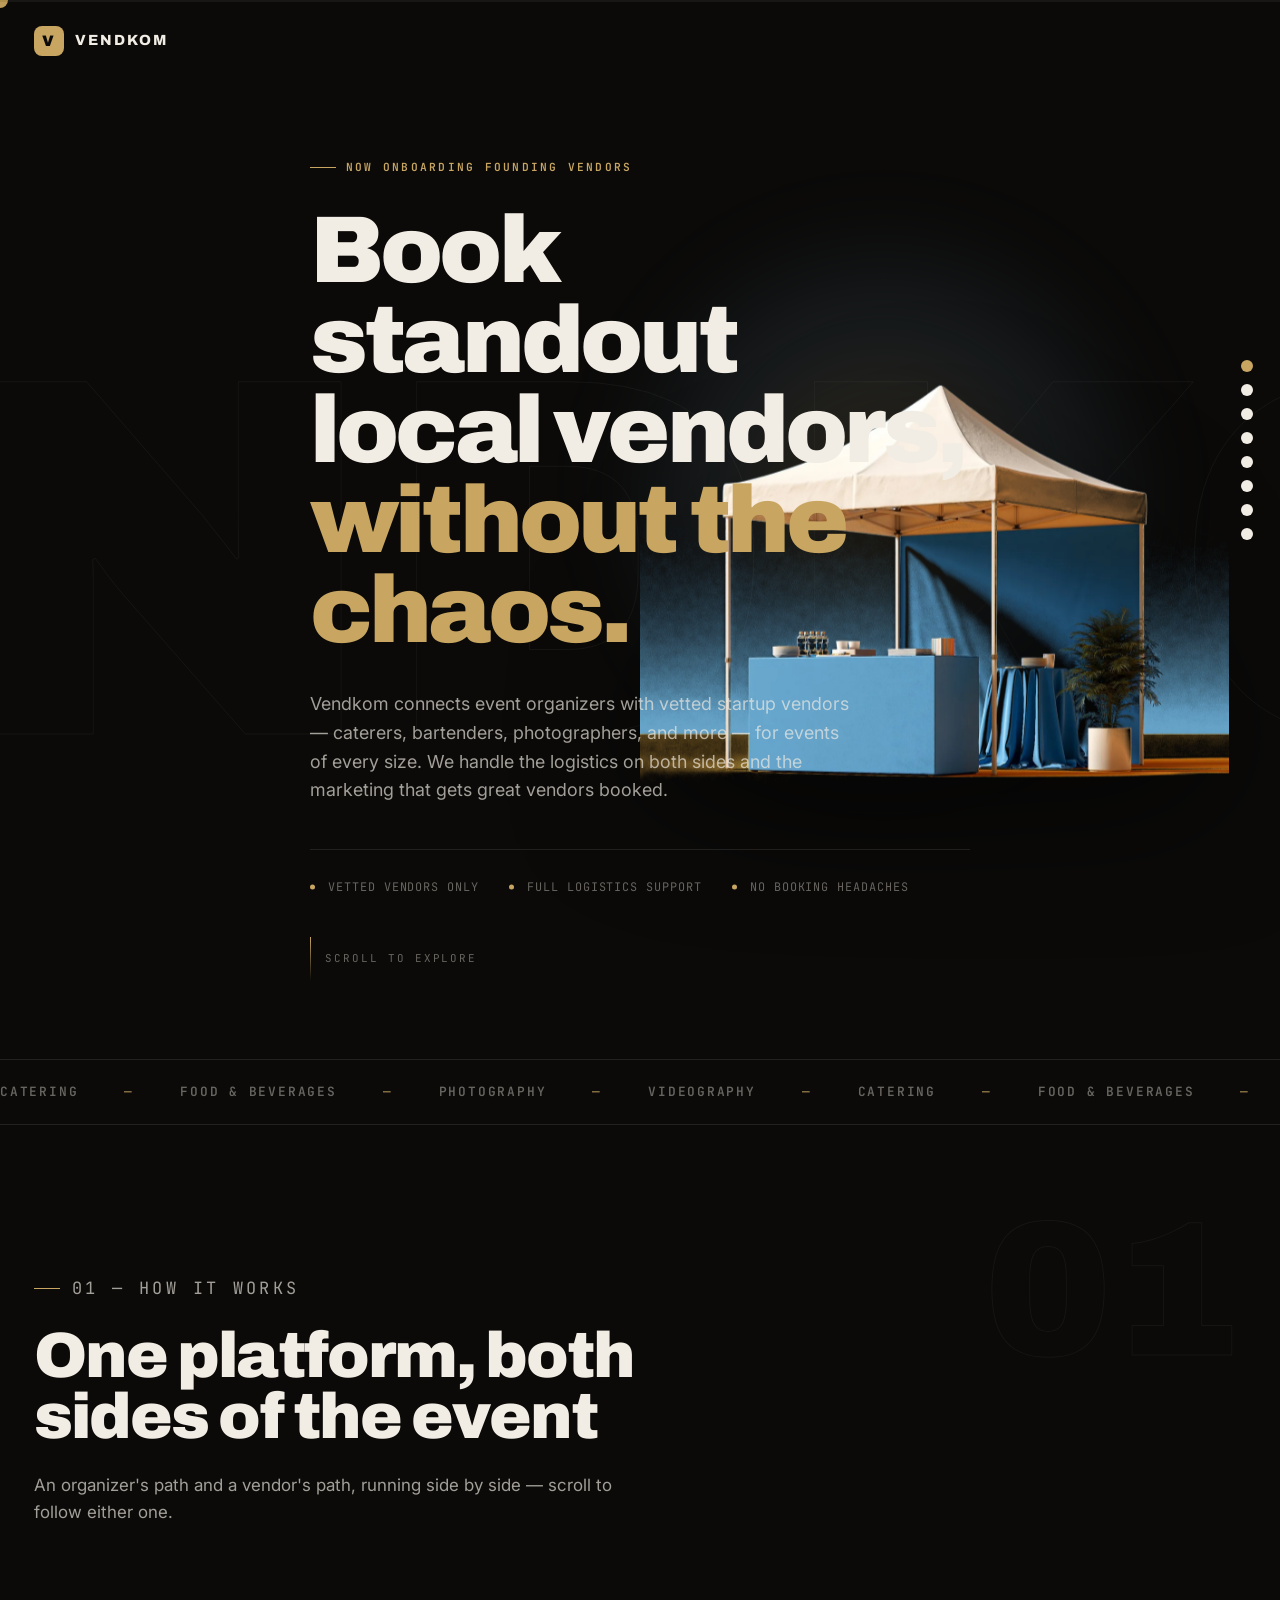
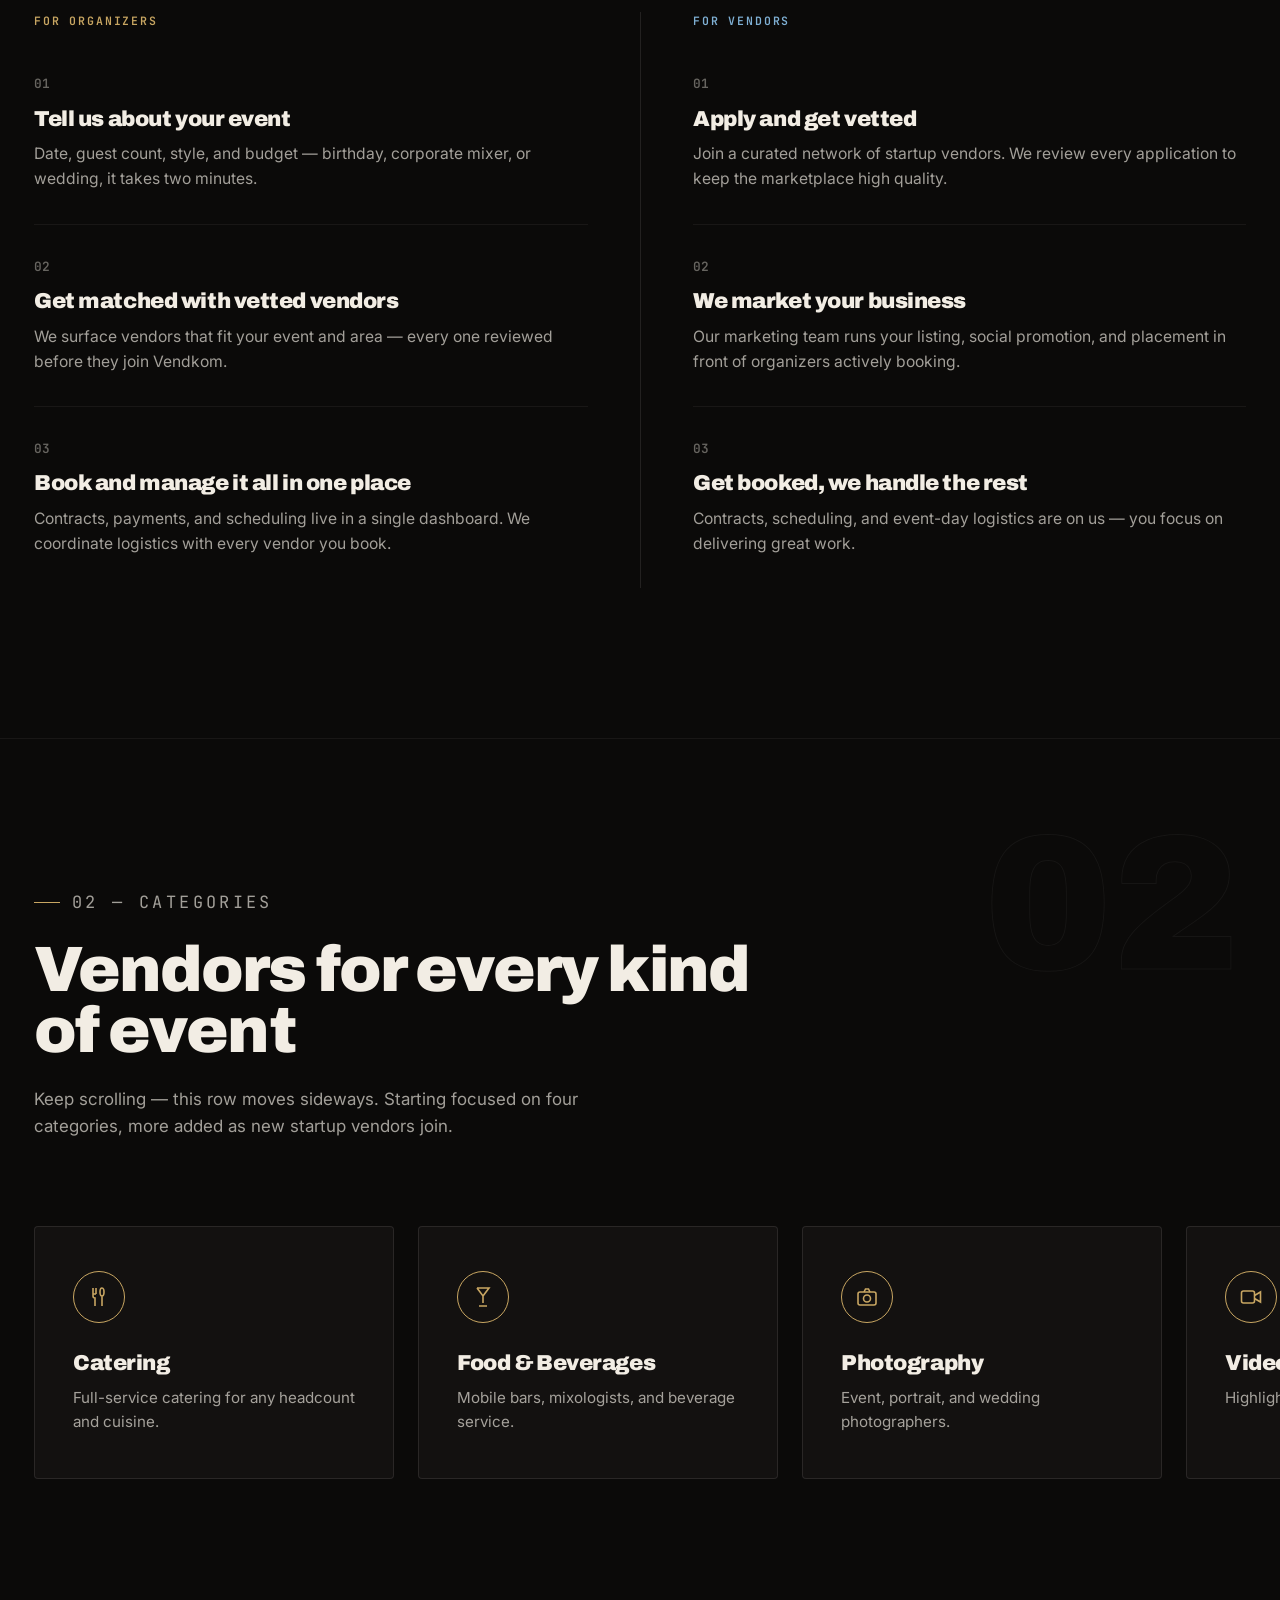
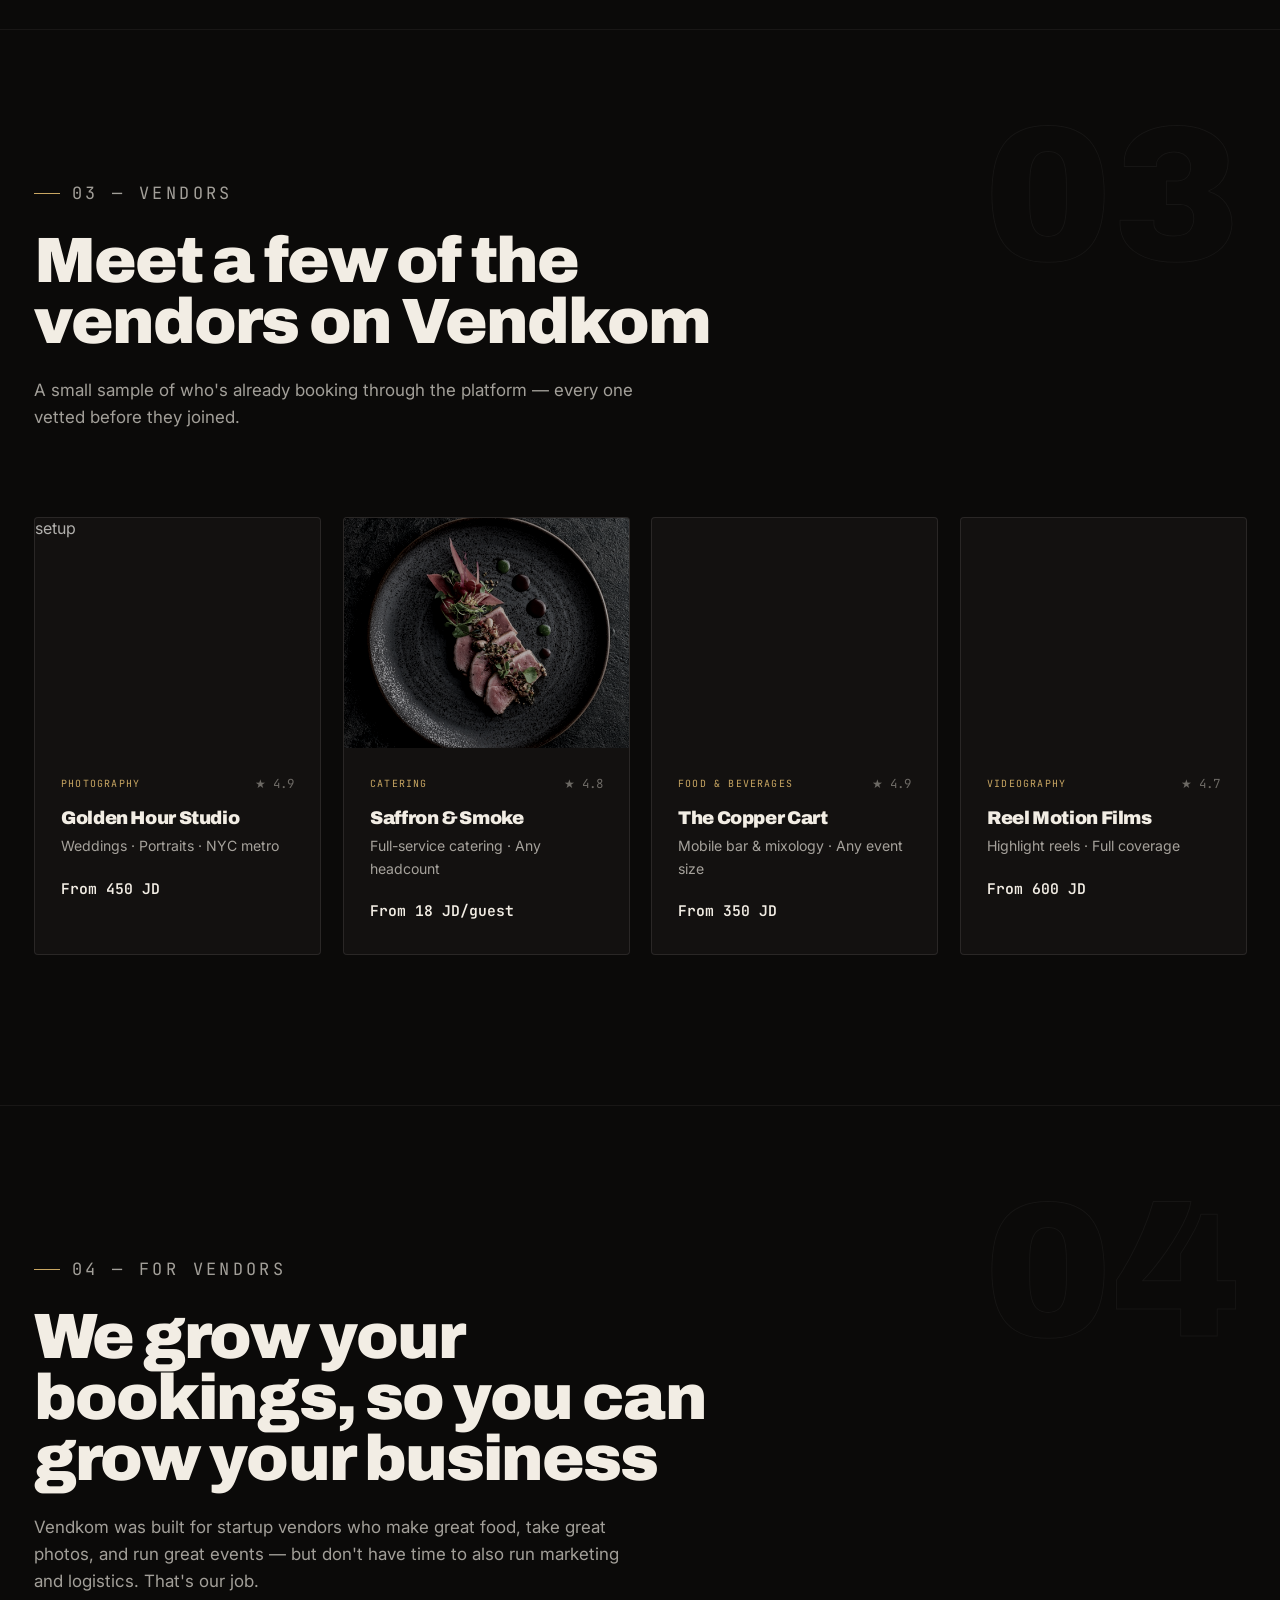
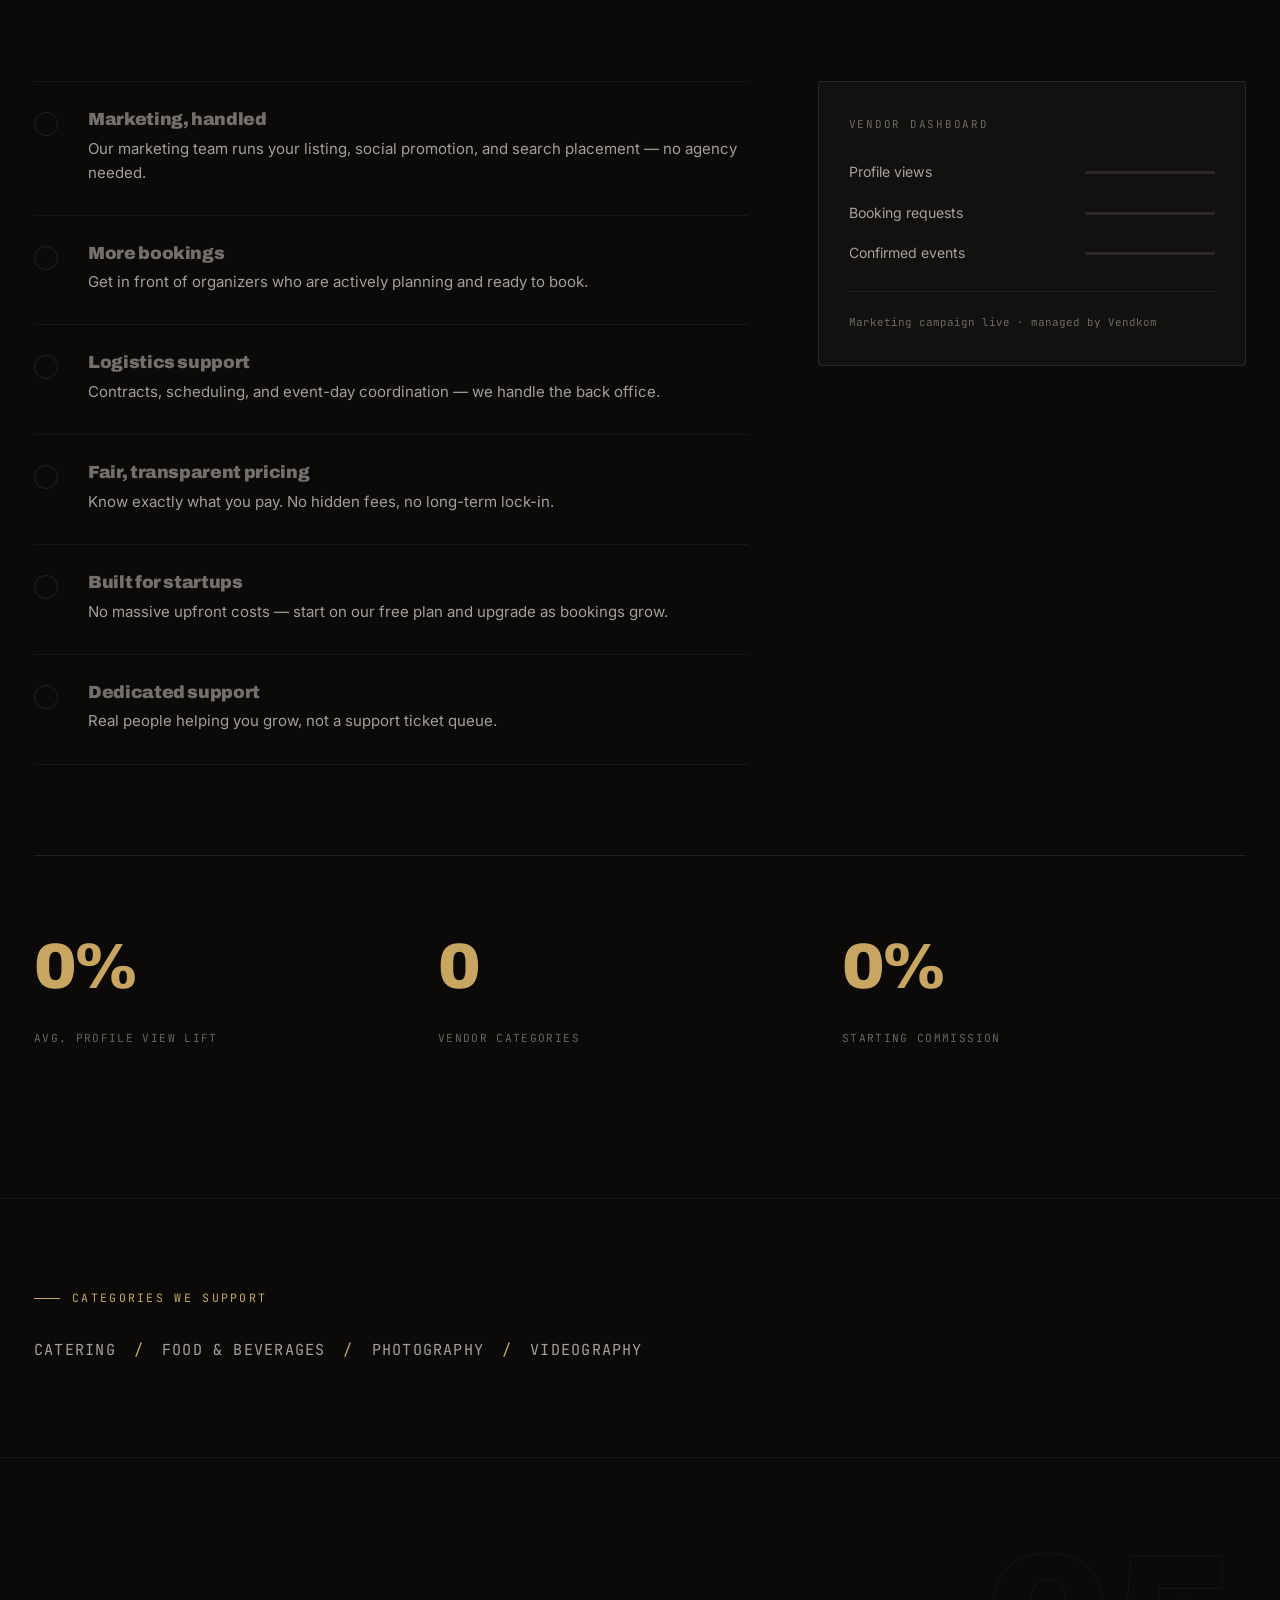
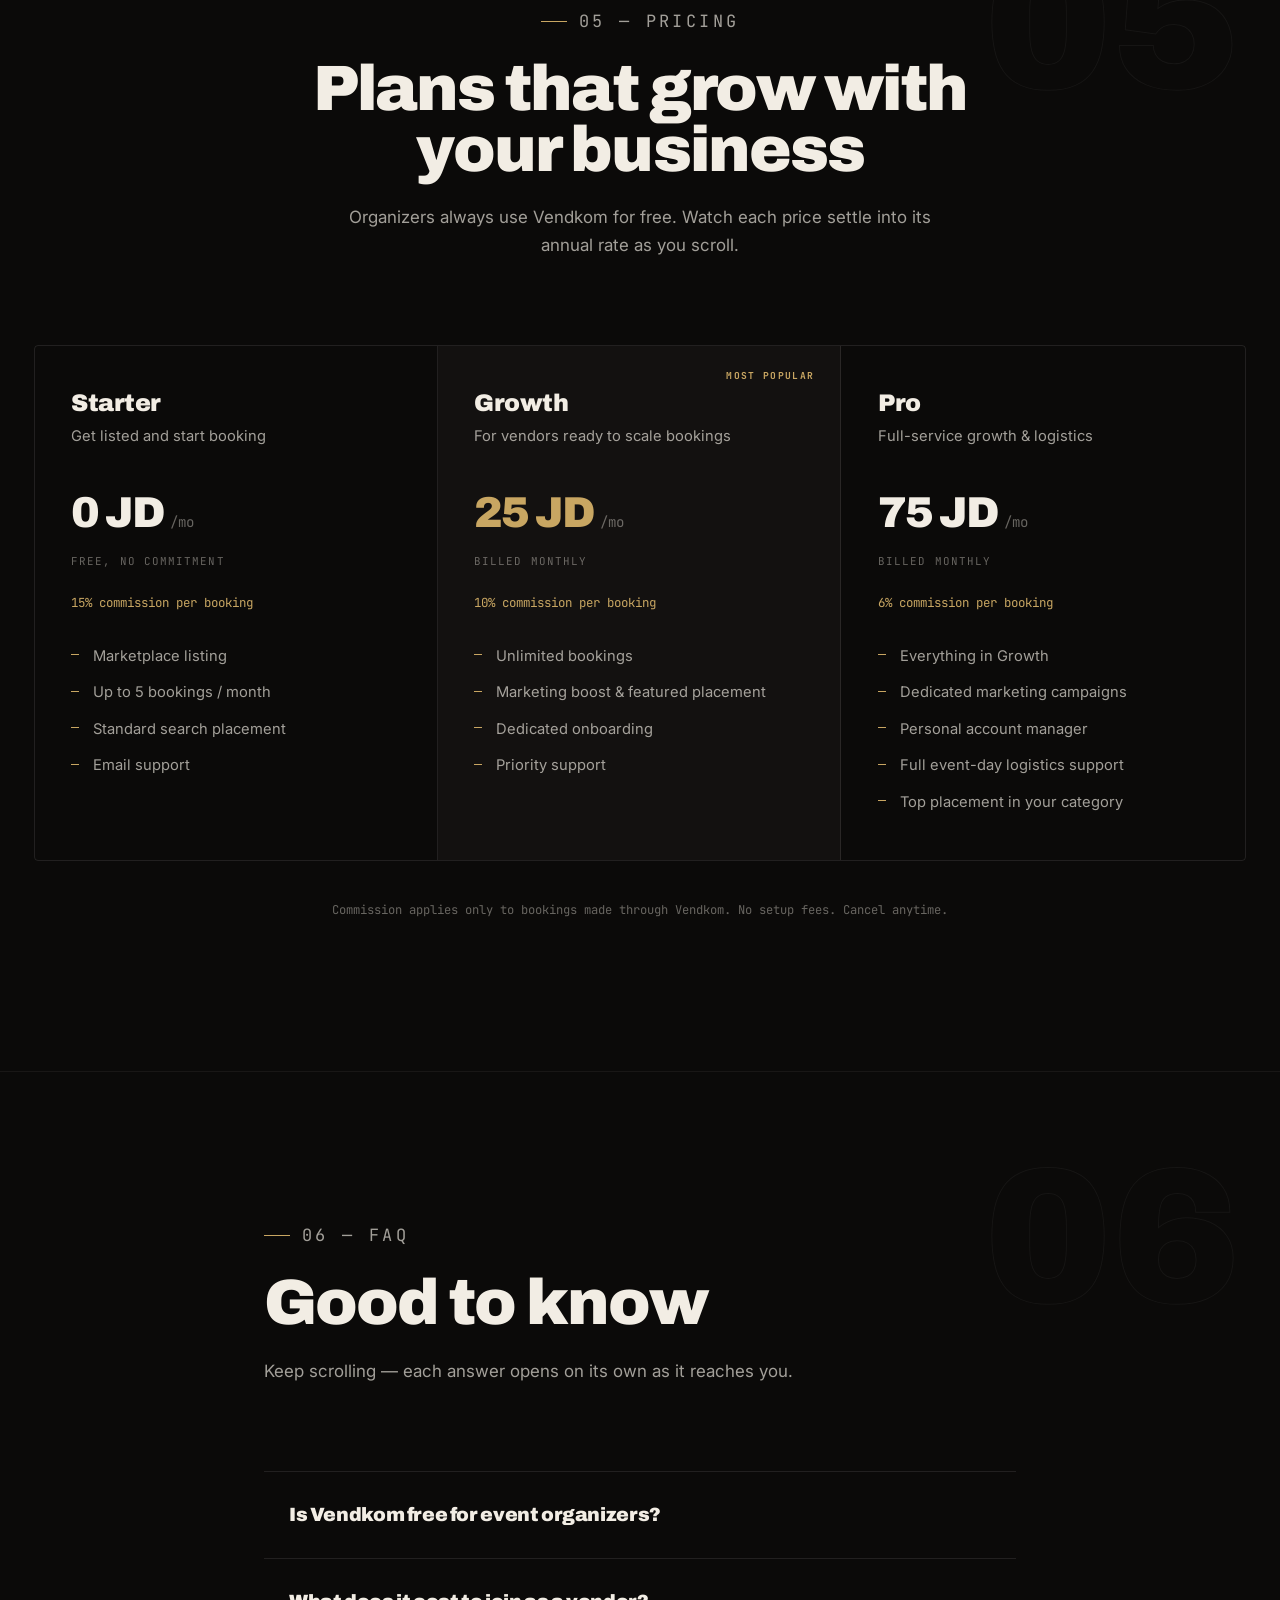
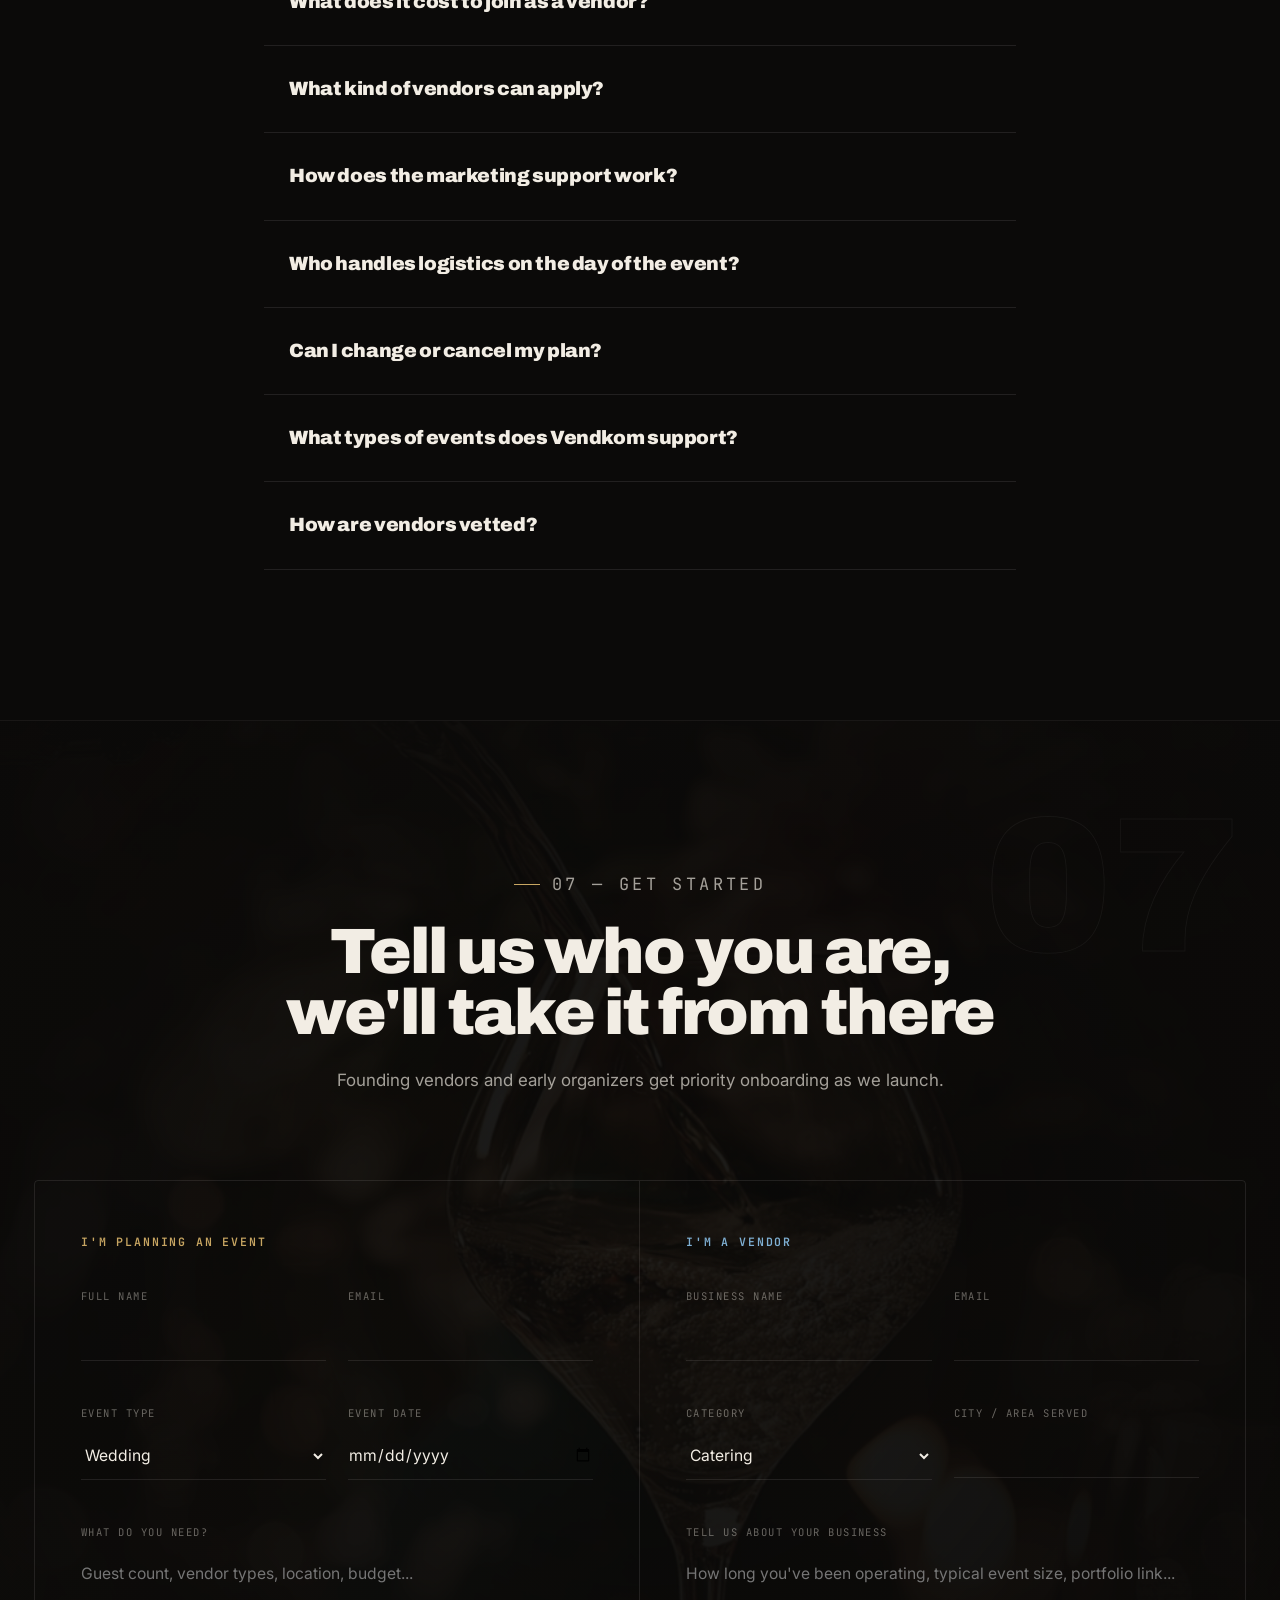
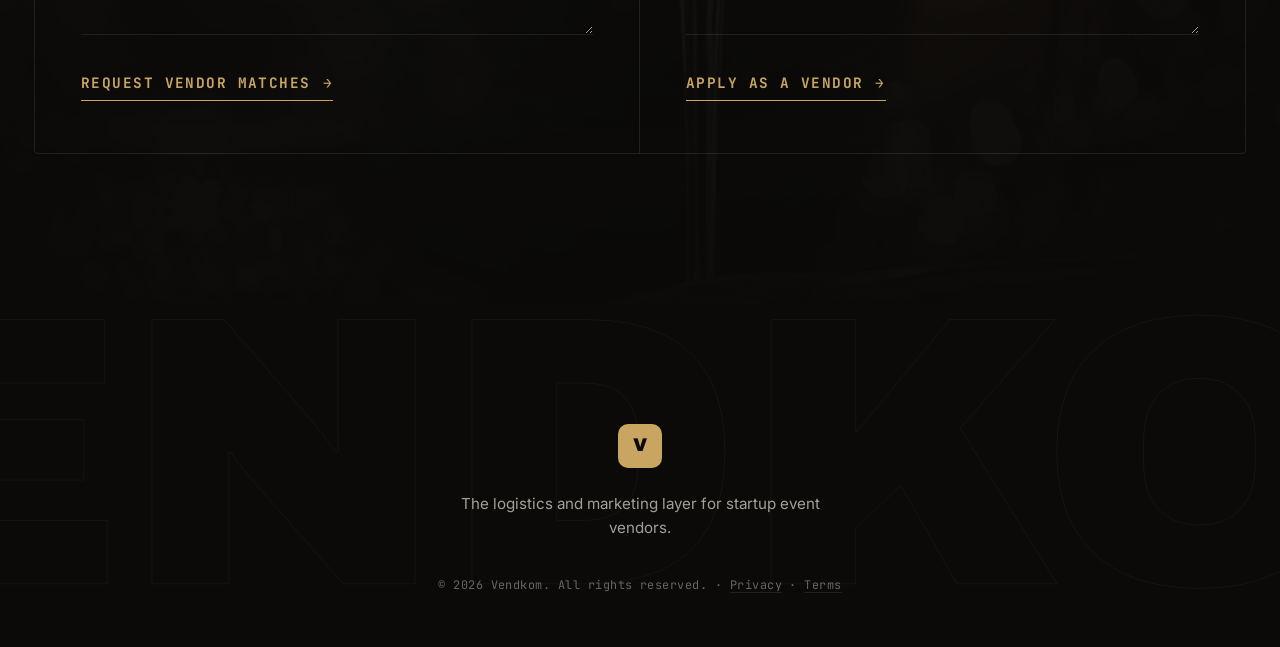
==== index.html @ 64a0fc00 "Rebuild the site from scratch: dark premium design, identical content Full ground-up rewrite of inde" ====
<!DOCTYPE html>
<html lang="en">
<head>
<meta charset="UTF-8">
<meta name="viewport" content="width=device-width, initial-scale=1.0">
<title>Vendkom — Book vetted vendors for your next event</title>
<meta name="description" content="Vendkom connects event organizers with vetted startup vendors — food & beverage, photography, and more. We handle the logistics and the marketing.">
<meta name="theme-color" content="#0b0a09">
<meta property="og:type" content="website">
<meta property="og:url" content="https://vendkom.com/">
<meta property="og:title" content="Vendkom — Book vetted vendors for your next event">
<meta property="og:description" content="Vendkom connects event organizers with vetted startup vendors — food & beverage, photography, and more. We handle the logistics and the marketing.">
<meta property="og:image" content="https://vendkom.com/icons/icon-512.png">
<meta name="twitter:card" content="summary">
<meta name="twitter:title" content="Vendkom — Book vetted vendors for your next event">
<meta name="twitter:description" content="Vendkom connects event organizers with vetted startup vendors — food & beverage, photography, and more. We handle the logistics and the marketing.">
<meta name="twitter:image" content="https://vendkom.com/icons/icon-512.png">
<link rel="icon" href="/favicon.ico" sizes="any">
<link rel="icon" type="image/png" sizes="16x16" href="/icons/icon-16.png">
<link rel="icon" type="image/png" sizes="32x32" href="/icons/icon-32.png">
<link rel="icon" type="image/png" sizes="48x48" href="/icons/icon-48.png">
<link rel="icon" type="image/png" sizes="96x96" href="/icons/icon-96.png">
<link rel="icon" type="image/png" sizes="192x192" href="/icons/icon-192.png">
<link rel="apple-touch-icon" sizes="180x180" href="/icons/icon-180.png">
<link rel="preconnect" href="https://fonts.googleapis.com">
<link rel="preconnect" href="https://fonts.gstatic.com" crossorigin>
<link href="https://fonts.googleapis.com/css2?family=Archivo:wght@700;800;900&family=JetBrains+Mono:wght@500;600;700&family=Inter:wght@400;500;600;700&display=swap" rel="stylesheet">
<link rel="stylesheet" href="css/style.css">
</head>
<body>

<a class="skip-link" href="#main">Skip to content</a>

<!-- Curtain intro: draws the mark, counts to 100, then irises away. Always resolves —
     script.js has a hard timeout fallback so this can never trap a visitor on a slow load. -->
<div class="preloader" id="preloader" aria-hidden="true">
  <svg class="preloader-mark" viewBox="0 0 100 100" width="70" height="70">
    <path d="M20 22 L50 78 L80 22" pathLength="1"></path>
  </svg>
  <div class="preloader-count" id="preloaderCount">0%</div>
</div>

<div class="cursor-dot" id="cursorDot" aria-hidden="true"></div>

<!-- The only fixed chrome: a scroll-progress bar, a brand mark that jumps back to the top,
     and a passive chapter-position indicator. The only real clicks on this page are the
     two form submits at the bottom and the footer's legal links. -->
<div class="scroll-progress" aria-hidden="true"><div class="scroll-progress-fill" id="scrollProgressFill"></div></div>

<a class="brand-mark" href="#top" title="Back to top">
  <span class="mark">V</span>
  <span>Vendkom</span>
</a>

<div class="chapter-rail" id="chapterRail" aria-hidden="true">
  <i data-rail-for="top"></i>
  <i data-rail-for="how-it-works"></i>
  <i data-rail-for="categories"></i>
  <i data-rail-for="vendors"></i>
  <i data-rail-for="for-vendors"></i>
  <i data-rail-for="pricing"></i>
  <i data-rail-for="faq"></i>
  <i data-rail-for="get-started"></i>
</div>

<main id="main">

  <!-- ============ HERO ============ -->
  <section class="hero" id="top">
    <div class="hero-halo" aria-hidden="true"></div>
    <img class="hero-object" id="heroObject" src="assets/images/hero-booth-cutout.webp" alt="" aria-hidden="true">
    <span class="hero-ghost" aria-hidden="true">VENDKOM</span>

    <div class="container hero-inner">
      <div class="hero-copy">
        <p class="eyebrow">Now onboarding founding vendors</p>
        <h1>Book standout local vendors, <em>without the chaos.</em></h1>
        <p class="hero-sub">
          Vendkom connects event organizers with vetted startup vendors — caterers, bartenders,
          photographers, and more — for events of every size. We handle the logistics on both sides
          and the marketing that gets great vendors booked.
        </p>
        <ul class="hero-trust">
          <li>Vetted vendors only</li>
          <li>Full logistics support</li>
          <li>No booking headaches</li>
        </ul>
        <div class="scroll-cue"><span class="line" aria-hidden="true"></span>Scroll to explore</div>
      </div>
    </div>

    <div class="category-marquee" aria-hidden="true">
      <div class="marquee-track">
        <span>Catering</span><span>Food &amp; Beverages</span><span>Photography</span><span>Videography</span>
        <span>Catering</span><span>Food &amp; Beverages</span><span>Photography</span><span>Videography</span>
        <span>Catering</span><span>Food &amp; Beverages</span><span>Photography</span><span>Videography</span>
        <span>Catering</span><span>Food &amp; Beverages</span><span>Photography</span><span>Videography</span>
      </div>
    </div>
  </section>

  <!-- ============ 01 — HOW IT WORKS ============ -->
  <section class="chapter" id="how-it-works">
    <span class="chapter-num-bg" aria-hidden="true">01</span>
    <div class="container">
      <div class="chapter-head">
        <p class="chapter-index">01 — How it works</p>
        <h2>One platform, both sides of the event</h2>
        <p>An organizer's path and a vendor's path, running side by side — scroll to follow either one.</p>
      </div>

      <div class="lane-grid">
        <div class="lane" data-lane="organizer">
          <p class="lane-label">For organizers</p>
          <div class="lane-step">
            <span class="step-num">01</span>
            <h3>Tell us about your event</h3>
            <p>Date, guest count, style, and budget — birthday, corporate mixer, or wedding, it takes two minutes.</p>
          </div>
          <div class="lane-step">
            <span class="step-num">02</span>
            <h3>Get matched with vetted vendors</h3>
            <p>We surface vendors that fit your event and area — every one reviewed before they join Vendkom.</p>
          </div>
          <div class="lane-step">
            <span class="step-num">03</span>
            <h3>Book and manage it all in one place</h3>
            <p>Contracts, payments, and scheduling live in a single dashboard. We coordinate logistics with every vendor you book.</p>
          </div>
        </div>

        <div class="lane" data-lane="vendor">
          <p class="lane-label">For vendors</p>
          <div class="lane-step">
            <span class="step-num">01</span>
            <h3>Apply and get vetted</h3>
            <p>Join a curated network of startup vendors. We review every application to keep the marketplace high quality.</p>
          </div>
          <div class="lane-step">
            <span class="step-num">02</span>
            <h3>We market your business</h3>
            <p>Our marketing team runs your listing, social promotion, and placement in front of organizers actively booking.</p>
          </div>
          <div class="lane-step">
            <span class="step-num">03</span>
            <h3>Get booked, we handle the rest</h3>
            <p>Contracts, scheduling, and event-day logistics are on us — you focus on delivering great work.</p>
          </div>
        </div>
      </div>
    </div>
  </section>

  <!-- ============ 02 — CATEGORIES (pinned horizontal filmstrip) ============ -->
  <section class="chapter" id="categories">
    <span class="chapter-num-bg" aria-hidden="true">02</span>
    <div class="container">
      <div class="chapter-head">
        <p class="chapter-index">02 — Categories</p>
        <h2>Vendors for every kind of event</h2>
        <p>Keep scrolling — this row moves sideways. Starting focused on four categories, more added as new startup vendors join.</p>
      </div>
    </div>

    <div class="categories-pin">
      <div class="categories-track">
        <div class="category-card">
          <span class="cat-icon" aria-hidden="true">
            <svg viewBox="0 0 24 24" fill="none" stroke="currentColor" stroke-width="1.6"><path d="M6 3v8a2 2 0 0 0 2 2v8M6 3v6M9 3v6M6 9h3M15 3c-1.5 0-2 2-2 4s.5 4 2 4 2-2 2-4-.5-4-2-4zM15 11v10"/></svg>
          </span>
          <h3>Catering</h3>
          <p>Full-service catering for any headcount and cuisine.</p>
        </div>
        <div class="category-card">
          <span class="cat-icon" aria-hidden="true">
            <svg viewBox="0 0 24 24" fill="none" stroke="currentColor" stroke-width="1.6"><path d="M6 3h12l-6 8v7M8 21h8M6 3l6 8 6-8"/></svg>
          </span>
          <h3>Food &amp; Beverages</h3>
          <p>Mobile bars, mixologists, and beverage service.</p>
        </div>
        <div class="category-card">
          <span class="cat-icon" aria-hidden="true">
            <svg viewBox="0 0 24 24" fill="none" stroke="currentColor" stroke-width="1.6"><rect x="3" y="7" width="18" height="13" rx="2"/><circle cx="12" cy="13.5" r="3.5"/><path d="M9 7l1.5-3h3L15 7"/></svg>
          </span>
          <h3>Photography</h3>
          <p>Event, portrait, and wedding photographers.</p>
        </div>
        <div class="category-card">
          <span class="cat-icon" aria-hidden="true">
            <svg viewBox="0 0 24 24" fill="none" stroke="currentColor" stroke-width="1.6"><rect x="2.5" y="6" width="13" height="12" rx="2"/><path d="M15.5 10.5l6-3.5v10l-6-3.5"/></svg>
          </span>
          <h3>Videography</h3>
          <p>Highlight reels and full event coverage.</p>
        </div>
      </div>
    </div>
  </section>

  <!-- ============ 03 — VENDORS ============ -->
  <section class="chapter" id="vendors">
    <span class="chapter-num-bg" aria-hidden="true">03</span>
    <div class="container">
      <div class="chapter-head">
        <p class="chapter-index">03 — Vendors</p>
        <h2>Meet a few of the vendors on Vendkom</h2>
        <p>A small sample of who's already booking through the platform — every one vetted before they joined.</p>
      </div>

      <div class="vendor-grid" id="vendorGrid">
        <div class="vendor-card">
          <div class="vendor-photo-frame">
            <div class="vendor-photo-parallax">
              <img class="vendor-photo" src="https://picsum.photos/seed/vendkom-photo-1/640/480" alt="Golden Hour Studio photography setup" loading="lazy">
            </div>
          </div>
          <div class="vendor-card-info">
            <div class="vendor-card-top"><span class="vendor-tag">Photography</span><span class="vendor-rating">★ 4.9</span></div>
            <h3>Golden Hour Studio</h3>
            <p>Weddings · Portraits · NYC metro</p>
            <span class="vendor-price">From 450 JD</span>
          </div>
        </div>

        <div class="vendor-card">
          <div class="vendor-photo-frame">
            <div class="vendor-photo-parallax">
              <img class="vendor-photo" src="assets/images/hero-plated-dish.jpg" alt="Saffron and Smoke catering spread" loading="lazy">
            </div>
          </div>
          <div class="vendor-card-info">
            <div class="vendor-card-top"><span class="vendor-tag">Catering</span><span class="vendor-rating">★ 4.8</span></div>
            <h3>Saffron &amp; Smoke</h3>
            <p>Full-service catering · Any headcount</p>
            <span class="vendor-price">From 18 JD/guest</span>
          </div>
        </div>

        <div class="vendor-card">
          <div class="vendor-photo-frame">
            <div class="vendor-photo-parallax">
              <img class="vendor-photo" src="https://picsum.photos/seed/vendkom-bar-1/640/480" alt="The Copper Cart mobile bar" loading="lazy">
            </div>
          </div>
          <div class="vendor-card-info">
            <div class="vendor-card-top"><span class="vendor-tag">Food &amp; Beverages</span><span class="vendor-rating">★ 4.9</span></div>
            <h3>The Copper Cart</h3>
            <p>Mobile bar &amp; mixology · Any event size</p>
            <span class="vendor-price">From 350 JD</span>
          </div>
        </div>

        <div class="vendor-card">
          <div class="vendor-photo-frame">
            <div class="vendor-photo-parallax">
              <img class="vendor-photo" src="https://picsum.photos/seed/vendkom-video-1/640/480" alt="Reel Motion Films video shoot" loading="lazy">
            </div>
          </div>
          <div class="vendor-card-info">
            <div class="vendor-card-top"><span class="vendor-tag">Videography</span><span class="vendor-rating">★ 4.7</span></div>
            <h3>Reel Motion Films</h3>
            <p>Highlight reels · Full coverage</p>
            <span class="vendor-price">From 600 JD</span>
          </div>
        </div>
      </div>
    </div>
  </section>

  <!-- ============ 04 — FOR VENDORS ============ -->
  <section class="chapter" id="for-vendors">
    <span class="chapter-num-bg" aria-hidden="true">04</span>
    <div class="container">
      <div class="chapter-head">
        <p class="chapter-index">04 — For vendors</p>
        <h2>We grow your bookings, so you can grow your business</h2>
        <p>
          Vendkom was built for startup vendors who make great food, take great photos, and run great events —
          but don't have time to also run marketing and logistics. That's our job.
        </p>
      </div>

      <div class="vendors-inner">
        <div class="checklist" id="vendorChecklist">
          <div class="checklist-item">
            <span class="checklist-mark">✓</span>
            <div><h4>Marketing, handled</h4><p>Our marketing team runs your listing, social promotion, and search placement — no agency needed.</p></div>
          </div>
          <div class="checklist-item">
            <span class="checklist-mark">✓</span>
            <div><h4>More bookings</h4><p>Get in front of organizers who are actively planning and ready to book.</p></div>
          </div>
          <div class="checklist-item">
            <span class="checklist-mark">✓</span>
            <div><h4>Logistics support</h4><p>Contracts, scheduling, and event-day coordination — we handle the back office.</p></div>
          </div>
          <div class="checklist-item">
            <span class="checklist-mark">✓</span>
            <div><h4>Fair, transparent pricing</h4><p>Know exactly what you pay. No hidden fees, no long-term lock-in.</p></div>
          </div>
          <div class="checklist-item">
            <span class="checklist-mark">✓</span>
            <div><h4>Built for startups</h4><p>No massive upfront costs — start on our free plan and upgrade as bookings grow.</p></div>
          </div>
          <div class="checklist-item">
            <span class="checklist-mark">✓</span>
            <div><h4>Dedicated support</h4><p>Real people helping you grow, not a support ticket queue.</p></div>
          </div>
        </div>

        <div class="vendors-visual" aria-hidden="true">
          <div class="stat-card">
            <p class="stat-label">Vendor dashboard</p>
            <div class="stat-row"><span>Profile views</span><span class="stat-bar"><i data-bar-width="78"></i></span></div>
            <div class="stat-row"><span>Booking requests</span><span class="stat-bar"><i data-bar-width="58"></i></span></div>
            <div class="stat-row"><span>Confirmed events</span><span class="stat-bar"><i data-bar-width="40"></i></span></div>
            <div class="stat-footnote">Marketing campaign live · managed by Vendkom</div>
          </div>
        </div>
      </div>

      <div class="stat-counter-row">
        <div class="stat-counter"><span class="num" data-count-to="128" data-count-suffix="%">0%</span><span class="label">Avg. profile view lift</span></div>
        <div class="stat-counter"><span class="num" data-count-to="4" data-count-suffix="">0</span><span class="label">Vendor categories</span></div>
        <div class="stat-counter"><span class="num" data-count-to="15" data-count-suffix="%">0%</span><span class="label">Starting commission</span></div>
      </div>
    </div>
  </section>

  <!-- ============ CATEGORIES WE SUPPORT ============ -->
  <section class="chapter" style="padding: 90px 0;">
    <div class="container">
      <p class="chapter-index" style="margin-bottom: 26px;">Categories we support</p>
      <p class="tag-ticker">
        <span>Catering</span><span>Food &amp; Beverages</span><span>Photography</span><span>Videography</span>
      </p>
    </div>
  </section>

  <!-- ============ 05 — PRICING ============ -->
  <section class="chapter" id="pricing">
    <span class="chapter-num-bg" aria-hidden="true">05</span>
    <div class="container">
      <div class="chapter-head centered">
        <p class="chapter-index">05 — Pricing</p>
        <h2>Plans that grow with your business</h2>
        <p>Organizers always use Vendkom for free. Watch each price settle into its annual rate as you scroll.</p>
      </div>

      <div class="pricing-grid">
        <div class="price-card">
          <h3>Starter</h3>
          <p class="price-tagline">Get listed and start booking</p>
          <p class="price-amount"><span class="amount" data-monthly="0" data-annual="0">0 JD</span><span class="period">/mo</span></p>
          <p class="price-billing-note">free, no commitment</p>
          <p class="price-note">15% commission per booking</p>
          <ul class="price-features">
            <li>Marketplace listing</li>
            <li>Up to 5 bookings / month</li>
            <li>Standard search placement</li>
            <li>Email support</li>
          </ul>
        </div>

        <div class="price-card price-featured">
          <span class="price-badge">Most popular</span>
          <h3>Growth</h3>
          <p class="price-tagline">For vendors ready to scale bookings</p>
          <p class="price-amount"><span class="amount" data-monthly="25" data-annual="20">25 JD</span><span class="period">/mo</span></p>
          <p class="price-billing-note" data-billing-note>billed monthly</p>
          <p class="price-note">10% commission per booking</p>
          <ul class="price-features">
            <li>Unlimited bookings</li>
            <li>Marketing boost &amp; featured placement</li>
            <li>Dedicated onboarding</li>
            <li>Priority support</li>
          </ul>
        </div>

        <div class="price-card">
          <h3>Pro</h3>
          <p class="price-tagline">Full-service growth &amp; logistics</p>
          <p class="price-amount"><span class="amount" data-monthly="75" data-annual="59">75 JD</span><span class="period">/mo</span></p>
          <p class="price-billing-note" data-billing-note>billed monthly</p>
          <p class="price-note">6% commission per booking</p>
          <ul class="price-features">
            <li>Everything in Growth</li>
            <li>Dedicated marketing campaigns</li>
            <li>Personal account manager</li>
            <li>Full event-day logistics support</li>
            <li>Top placement in your category</li>
          </ul>
        </div>
      </div>
      <p class="pricing-footnote">Commission applies only to bookings made through Vendkom. No setup fees. Cancel anytime.</p>
    </div>
  </section>

  <!-- ============ 06 — FAQ ============ -->
  <section class="chapter" id="faq">
    <span class="chapter-num-bg" aria-hidden="true">06</span>
    <div class="container container-narrow">
      <div class="chapter-head">
        <p class="chapter-index">06 — FAQ</p>
        <h2>Good to know</h2>
        <p>Keep scrolling — each answer opens on its own as it reaches you.</p>
      </div>
      <div class="faq-list">
        <div class="faq-item">
          <h3>Is Vendkom free for event organizers?</h3>
          <div class="faq-a"><p>Yes. Browsing, matching, and booking through Vendkom is always free for organizers. We work directly with vendors on pricing and logistics.</p></div>
        </div>
        <div class="faq-item">
          <h3>What does it cost to join as a vendor?</h3>
          <div class="faq-a"><p>Vendors can join for free on our Starter plan, or choose Growth or Pro for more bookings, marketing support, and lower commission per booking.</p></div>
        </div>
        <div class="faq-item">
          <h3>What kind of vendors can apply?</h3>
          <div class="faq-a"><p>We're currently focused on food &amp; beverage and photography, and are expanding into videography, décor, entertainment, and rentals.</p></div>
        </div>
        <div class="faq-item">
          <h3>How does the marketing support work?</h3>
          <div class="faq-a"><p>On Growth and Pro plans, our marketing team promotes your listing across search, social, and email to organizers actively planning events in your area.</p></div>
        </div>
        <div class="faq-item">
          <h3>Who handles logistics on the day of the event?</h3>
          <div class="faq-a"><p>Vendkom coordinates scheduling, contracts, and communication between you and the organizer. On Pro, our team provides full event-day logistics support.</p></div>
        </div>
        <div class="faq-item">
          <h3>Can I change or cancel my plan?</h3>
          <div class="faq-a"><p>Yes — upgrade, downgrade, or cancel at any time from your vendor dashboard. There's no long-term contract.</p></div>
        </div>
        <div class="faq-item">
          <h3>What types of events does Vendkom support?</h3>
          <div class="faq-a"><p>Anything from birthdays and private parties to weddings and corporate events, public or private, of any size.</p></div>
        </div>
        <div class="faq-item">
          <h3>How are vendors vetted?</h3>
          <div class="faq-a"><p>Every vendor application is reviewed by our team before going live, so organizers can book with confidence.</p></div>
        </div>
      </div>
    </div>
  </section>

  <!-- ============ 07 — GET STARTED ============ -->
  <section class="chapter has-backdrop" id="get-started" style="border-bottom: none;">
    <div class="gs-backdrop" aria-hidden="true">
      <img id="gsBackdropImg" src="assets/images/hero-champagne.jpg" alt="" loading="lazy">
    </div>
    <span class="chapter-num-bg" aria-hidden="true">07</span>
    <div class="container">
      <div class="chapter-head centered">
        <p class="chapter-index">07 — Get started</p>
        <h2>Tell us who you are, we'll take it from there</h2>
        <p>Founding vendors and early organizers get priority onboarding as we launch.</p>
      </div>

      <div class="gs-panels">
        <div class="gs-block">
          <p class="gs-block-label">I'm planning an event</p>
          <form id="organizerForm" name="organizer-signup" method="POST" data-netlify="true" data-netlify-honeypot="bot-field" novalidate>
            <input type="hidden" name="form-name" value="organizer-signup">
            <p style="display:none;"><label>Leave this field empty: <input name="bot-field"></label></p>
            <div class="form-row">
              <div class="form-field"><label for="orgName">Full name</label><input type="text" id="orgName" name="name" required></div>
              <div class="form-field"><label for="orgEmail">Email</label><input type="email" id="orgEmail" name="email" required></div>
            </div>
            <div class="form-row">
              <div class="form-field">
                <label for="orgEventType">Event type</label>
                <select id="orgEventType" name="eventType">
                  <option>Wedding</option>
                  <option>Birthday</option>
                  <option>Corporate event</option>
                  <option>Private party</option>
                  <option>Other</option>
                </select>
              </div>
              <div class="form-field"><label for="orgDate">Event date</label><input type="date" id="orgDate" name="date"></div>
            </div>
            <div class="form-field">
              <label for="orgDetails">What do you need?</label>
              <textarea id="orgDetails" name="details" rows="3" placeholder="Guest count, vendor types, location, budget..."></textarea>
            </div>
            <button type="submit" class="submit-cta">Request vendor matches <span class="arrow">→</span></button>
            <p class="form-success" role="status">Thanks — we've got your event details. Our team will follow up shortly.</p>
          </form>
        </div>

        <div class="gs-block">
          <p class="gs-block-label">I'm a vendor</p>
          <form id="vendorForm" name="vendor-signup" method="POST" data-netlify="true" data-netlify-honeypot="bot-field" novalidate>
            <input type="hidden" name="form-name" value="vendor-signup">
            <p style="display:none;"><label>Leave this field empty: <input name="bot-field"></label></p>
            <div class="form-row">
              <div class="form-field"><label for="venBusiness">Business name</label><input type="text" id="venBusiness" name="business" required></div>
              <div class="form-field"><label for="venEmail">Email</label><input type="email" id="venEmail" name="email" required></div>
            </div>
            <div class="form-row">
              <div class="form-field">
                <label for="venCategory">Category</label>
                <select id="venCategory" name="category">
                  <option>Catering</option>
                  <option>Food &amp; Beverages</option>
                  <option>Photography</option>
                  <option>Videography</option>
                </select>
              </div>
              <div class="form-field"><label for="venCity">City / area served</label><input type="text" id="venCity" name="city"></div>
            </div>
            <div class="form-field">
              <label for="venDetails">Tell us about your business</label>
              <textarea id="venDetails" name="details" rows="3" placeholder="How long you've been operating, typical event size, portfolio link..."></textarea>
            </div>
            <button type="submit" class="submit-cta">Apply as a vendor <span class="arrow">→</span></button>
            <p class="form-success" role="status">Thanks for applying — our team reviews every vendor and will be in touch soon.</p>
          </form>
        </div>
      </div>
    </div>
  </section>

</main>

<!-- ============ FOOTER ============ -->
<footer class="site-footer">
  <span class="footer-ghost" aria-hidden="true">VENDKOM</span>
  <div class="container footer-inner">
    <span class="footer-brand-mark" aria-hidden="true">V</span>
    <p>The logistics and marketing layer for startup event vendors.</p>
    <div class="footer-bottom">
      &copy; <span class="year"></span> Vendkom. All rights reserved.
      &middot; <a href="legal/privacy.html">Privacy</a>
      &middot; <a href="legal/terms.html">Terms</a>
    </div>
  </div>
</footer>

<script src="https://cdn.jsdelivr.net/npm/gsap@3.12.5/dist/gsap.min.js"></script>
<script src="https://cdn.jsdelivr.net/npm/gsap@3.12.5/dist/ScrollTrigger.min.js"></script>
<script src="js/script.js"></script>
</body>
</html>
---- css/style.css ----
/* ==========================================================================
   Vendkom — dark premium rebuild
   Near-black warm base, oversized display type, gold as the single hero
   accent with steel-blue and ember as supporting notes. Imagery is treated
   as edge-lit objects floating in the dark rather than flat pictures.

   Motion is cinematic but disciplined: everything animated here is a
   transform or an opacity (GPU-composited). No WebGL, no backdrop-filter on
   fixed elements, no layout-triggering properties in any scroll handler.
   ========================================================================== */

:root {
  --font-display: 'Archivo', 'Inter', -apple-system, sans-serif;
  --font-body: 'Inter', -apple-system, BlinkMacSystemFont, 'Segoe UI', sans-serif;
  --font-mono: 'JetBrains Mono', ui-monospace, SFMono-Regular, Menlo, monospace;

  /* Warm-biased near-black — a neutral grey would read cheap against gold */
  --ink: #0b0a09;
  --ink-2: #131110;
  --ink-3: #1b1917;
  --line: rgba(242, 237, 228, 0.10);
  --line-soft: rgba(242, 237, 228, 0.06);

  --bone: #f2ede4;
  --bone-mute: rgba(242, 237, 228, 0.66);
  --bone-faint: rgba(242, 237, 228, 0.40);

  --gold: #c8a662;
  --gold-lt: #e3ca92;
  --gold-glow: rgba(200, 166, 98, 0.22);
  --steel: #7fb0d4;
  --ember: #eea638;

  --container: 1280px;
  --ease: cubic-bezier(0.16, 1, 0.3, 1);
}

/* ==========================================================================
   Reset
   ========================================================================== */
*, *::before, *::after { box-sizing: border-box; }
html { scroll-behavior: smooth; }
body {
  margin: 0;
  font-family: var(--font-body);
  color: var(--bone);
  background: var(--ink);
  -webkit-font-smoothing: antialiased;
  line-height: 1.6;
  overflow-x: clip;
  cursor: default;
}
img, svg { display: block; max-width: 100%; }
a { color: inherit; text-decoration: none; }
ul { list-style: none; margin: 0; padding: 0; }
p { margin: 0; }
h1, h2, h3, h4 {
  font-family: var(--font-display);
  font-weight: 900;
  line-height: 0.95;
  margin: 0;
  letter-spacing: -0.03em;
}
.container { max-width: var(--container); margin: 0 auto; padding: 0 34px; }
.container-narrow { max-width: 820px; }

.skip-link {
  position: absolute; left: -999px; top: 0;
  background: var(--gold); color: var(--ink); padding: 12px 18px; z-index: 1000;
  font-family: var(--font-mono); font-weight: 700;
}
.skip-link:focus { left: 12px; top: 12px; }

/* ==========================================================================
   Preloader — mark draws itself, counts up, then irises away
   ========================================================================== */
.preloader {
  position: fixed; inset: 0; z-index: 9999;
  background: var(--ink);
  display: flex; flex-direction: column; align-items: center; justify-content: center;
  gap: 26px;
  clip-path: circle(150% at 50% 50%);
  transition: clip-path 1s var(--ease);
}
.preloader.is-done { clip-path: circle(0% at 50% 50%); pointer-events: none; }
.preloader-mark path {
  fill: none;
  stroke: var(--gold);
  stroke-width: 9;
  stroke-linecap: round;
  stroke-linejoin: round;
  stroke-dasharray: 1;
  stroke-dashoffset: 1;
}
.preloader-count {
  font-family: var(--font-mono);
  font-size: 0.8rem;
  letter-spacing: 0.24em;
  color: var(--bone-faint);
}

/* ==========================================================================
   Fixed chrome — progress bar, brand mark, chapter rail, cursor
   ========================================================================== */
.scroll-progress {
  position: fixed; top: 0; left: 0; width: 100%; height: 2px; z-index: 300;
  background: var(--line-soft);
}
.scroll-progress-fill {
  height: 100%; width: 100%;
  background: linear-gradient(90deg, var(--gold), var(--ember), var(--steel));
  transform: scaleX(0);
  transform-origin: left center;
}

.brand-mark {
  position: fixed;
  top: 26px; left: 34px;
  z-index: 200;
  display: inline-flex;
  align-items: center;
  gap: 11px;
  font-family: var(--font-display);
  font-weight: 800;
  font-size: 0.92rem;
  letter-spacing: 0.14em;
  text-transform: uppercase;
  color: var(--bone);
}
.brand-mark .mark {
  width: 30px; height: 30px;
  border-radius: 8px;
  background: var(--gold);
  color: var(--ink);
  display: inline-flex; align-items: center; justify-content: center;
  font-size: 0.95rem; font-weight: 900;
}
.brand-mark:focus-visible { outline: 2px solid var(--gold); outline-offset: 4px; }

.chapter-rail {
  position: fixed;
  right: 30px; top: 50%;
  transform: translateY(-50%);
  z-index: 90;
  display: flex; flex-direction: column; gap: 18px;
}
.chapter-rail i {
  display: block;
  width: 6px; height: 6px;
  border-radius: 50%;
  background: var(--bone);
  opacity: 0.24;
  transition: opacity 0.4s var(--ease), transform 0.4s var(--ease), background 0.4s var(--ease);
}
.chapter-rail i.active { background: var(--gold); opacity: 1; transform: scale(2); }
@media (max-width: 1024px) { .chapter-rail { display: none; } }

.cursor-dot {
  position: fixed;
  top: -8px; left: -8px;
  width: 16px; height: 16px;
  border-radius: 50%;
  background: var(--gold);
  mix-blend-mode: difference;
  pointer-events: none;
  z-index: 500;
  will-change: transform;
}
@media (hover: none), (pointer: coarse) { .cursor-dot { display: none; } }

/* ==========================================================================
   Hero
   ========================================================================== */
.hero {
  position: relative;
  min-height: 100svh;
  display: flex;
  flex-direction: column;
  justify-content: center;
  padding: 150px 0 0;
  overflow: hidden;
}
/* Edge-light behind the cut-out object — this is what makes a flat PNG read
   as a lit object sitting in a dark room rather than a sticker. */
.hero-halo {
  position: absolute;
  top: 44%; right: 8%;
  width: 46vw; height: 46vw;
  max-width: 720px; max-height: 720px;
  transform: translateY(-50%);
  border-radius: 50%;
  background: radial-gradient(circle, var(--gold-glow) 0%, rgba(127, 176, 212, 0.10) 42%, transparent 68%);
  filter: blur(40px);
  pointer-events: none;
  z-index: 0;
}
.hero-object {
  position: absolute;
  right: 4%;
  top: 50%;
  width: min(46vw, 660px);
  transform: translateY(-50%);
  z-index: 1;
  pointer-events: none;
  will-change: transform;
  filter: drop-shadow(0 40px 60px rgba(0, 0, 0, 0.6));
}
.hero-ghost {
  position: absolute; top: 50%; left: 50%;
  transform: translate(-50%, -50%);
  font-family: var(--font-display);
  font-size: min(40vw, 600px);
  font-weight: 900;
  color: transparent;
  -webkit-text-stroke: 1px rgba(242, 237, 228, 0.045);
  line-height: 1;
  white-space: nowrap;
  pointer-events: none;
  user-select: none;
  z-index: 0;
}
.hero-inner { position: relative; z-index: 2; padding-bottom: 70px; }
.hero-copy { max-width: 660px; }

.eyebrow {
  display: inline-flex; align-items: center; gap: 10px;
  font-family: var(--font-mono);
  font-size: 0.7rem; font-weight: 600;
  text-transform: uppercase; letter-spacing: 0.2em;
  color: var(--gold);
  margin-bottom: 30px;
}
.eyebrow::before {
  content: ''; width: 26px; height: 1px; background: var(--gold);
}
.hero h1 {
  font-size: clamp(2.9rem, 7.4vw, 6.6rem);
  letter-spacing: -0.04em;
  margin-bottom: 34px;
}
.hero h1 em { font-style: normal; color: var(--gold); }
.hero-sub {
  font-size: 1.12rem;
  color: var(--bone-mute);
  max-width: 50ch;
  margin-bottom: 44px;
}
.hero-trust {
  display: flex; flex-wrap: wrap; gap: 12px 30px;
  font-family: var(--font-mono); font-size: 0.74rem;
  text-transform: uppercase; letter-spacing: 0.08em;
  color: var(--bone-faint);
  padding-top: 28px;
  border-top: 1px solid var(--line);
  margin-bottom: 40px;
}
.hero-trust li { position: relative; padding-left: 18px; }
.hero-trust li::before {
  content: ''; position: absolute; left: 0; top: 50%; transform: translateY(-50%);
  width: 5px; height: 5px; border-radius: 50%; background: var(--gold);
}
.scroll-cue {
  display: inline-flex; align-items: center; gap: 14px;
  font-family: var(--font-mono); font-size: 0.68rem;
  text-transform: uppercase; letter-spacing: 0.18em;
  color: var(--bone-faint);
}
.scroll-cue .line {
  width: 1px; height: 44px;
  background: linear-gradient(var(--gold), transparent);
  position: relative; overflow: hidden;
}
.scroll-cue .line::after {
  content: '';
  position: absolute; top: -44px; left: 0;
  width: 100%; height: 44px;
  background: linear-gradient(var(--gold-lt), transparent);
  animation: cue-drip 2s ease-in-out infinite;
}
@keyframes cue-drip { to { top: 44px; } }

/* Category marquee at the hero's base */
.category-marquee {
  position: relative; z-index: 2;
  border-top: 1px solid var(--line);
  border-bottom: 1px solid var(--line);
  overflow: hidden;
  padding: 22px 0;
}
.marquee-track {
  display: flex; gap: 46px; width: max-content;
  animation: marquee 30s linear infinite;
  font-family: var(--font-mono); font-size: 0.8rem; font-weight: 600;
  color: var(--bone-faint);
  text-transform: uppercase; letter-spacing: 0.14em;
}
.marquee-track span::after {
  content: '—'; margin-left: 46px; color: var(--gold); opacity: 0.7;
}
@keyframes marquee { from { transform: translateX(0); } to { transform: translateX(-50%); } }

/* ==========================================================================
   Section shell
   ========================================================================== */
.chapter {
  position: relative;
  padding: 150px 0;
  border-bottom: 1px solid var(--line-soft);
}
.chapter-num-bg {
  position: absolute;
  top: 70px; right: 40px;
  font-family: var(--font-display);
  font-size: clamp(6rem, 15vw, 15rem);
  font-weight: 900;
  color: transparent;
  -webkit-text-stroke: 1px rgba(242, 237, 228, 0.05);
  line-height: 1;
  pointer-events: none; user-select: none;
  z-index: 0;
}
.chapter > .container { position: relative; z-index: 1; }
.chapter-head { max-width: 720px; margin-bottom: 86px; }
.chapter-index {
  display: flex; align-items: center; gap: 12px;
  font-family: var(--font-mono); font-size: 0.72rem;
  letter-spacing: 0.2em; text-transform: uppercase;
  color: var(--gold);
  margin-bottom: 24px;
}
.chapter-index::before { content: ''; width: 26px; height: 1px; background: var(--gold); }
.chapter-head h2 {
  font-size: clamp(2.1rem, 5vw, 4rem);
  margin-bottom: 24px;
}
.chapter-head > p { color: var(--bone-mute); font-size: 1.06rem; max-width: 56ch; }
.chapter-head.centered { margin-left: auto; margin-right: auto; text-align: center; }
.chapter-head.centered .chapter-index { justify-content: center; }
.chapter-head.centered > p { margin-left: auto; margin-right: auto; }

/* ==========================================================================
   01 — How it works: two lanes with a rule between
   ========================================================================== */
.lane-grid { display: grid; grid-template-columns: 1fr 1fr; gap: 0; }
.lane { padding: 0 52px; }
.lane:first-child { padding-left: 0; }
.lane:last-child { padding-right: 0; border-left: 1px solid var(--line); }
.lane-label {
  font-family: var(--font-mono); font-size: 0.72rem; font-weight: 600;
  text-transform: uppercase; letter-spacing: 0.16em;
  color: var(--gold);
  margin-bottom: 44px;
}
.lane[data-lane="vendor"] .lane-label { color: var(--steel); }
.lane-step {
  padding: 32px 0;
  border-top: 1px solid var(--line-soft);
  transition: transform 0.4s var(--ease);
}
.lane-step:first-of-type { border-top: none; padding-top: 0; }
.lane-step:hover { transform: translateX(6px); }
.step-num {
  display: block; font-family: var(--font-mono); font-size: 0.8rem; font-weight: 600;
  color: var(--bone-faint); margin-bottom: 14px;
}
.lane-step h3 { font-size: 1.35rem; margin-bottom: 12px; letter-spacing: -0.02em; }
.lane-step p { color: var(--bone-mute); font-size: 0.98rem; }

/* ==========================================================================
   02 — Categories: pinned horizontal filmstrip
   ========================================================================== */
.categories-pin {
  position: relative; z-index: 1;
  overflow-x: auto; overflow-y: hidden;
  -webkit-overflow-scrolling: touch;
  scrollbar-width: none;
}
.categories-pin::-webkit-scrollbar { display: none; }
.categories-track { display: flex; gap: 24px; width: max-content; padding: 0 34px; }
.category-card {
  background: var(--ink-2);
  border: 1px solid var(--line);
  border-radius: 4px;
  padding: 44px 38px;
  width: min(74vw, 360px);
  flex-shrink: 0;
  position: relative;
  overflow: hidden;
  will-change: transform;
}
.category-card::after {
  content: '';
  position: absolute; inset: 0;
  background: linear-gradient(140deg, var(--gold-glow), transparent 55%);
  opacity: 0;
  transition: opacity 0.5s var(--ease);
  pointer-events: none;
}
.category-card:hover::after { opacity: 1; }
.cat-icon {
  display: inline-flex; width: 52px; height: 52px;
  align-items: center; justify-content: center;
  border: 1px solid var(--gold);
  border-radius: 50%;
  color: var(--gold);
  margin-bottom: 30px;
}
.cat-icon svg { width: 24px; height: 24px; }
.category-card h3 { font-size: 1.35rem; margin-bottom: 12px; letter-spacing: -0.02em; }
.category-card p { color: var(--bone-mute); font-size: 0.95rem; }

/* ==========================================================================
   03 — Vendors
   ========================================================================== */
.vendor-grid {
  display: grid; grid-template-columns: repeat(4, 1fr); gap: 22px;
  position: relative; z-index: 1;
}
.vendor-card {
  background: var(--ink-2);
  border: 1px solid var(--line);
  border-radius: 4px;
  overflow: hidden;
  will-change: transform;
}
.vendor-photo-frame { position: relative; height: 230px; overflow: hidden; }
.vendor-photo-parallax { position: absolute; inset: -12% 0; }
.vendor-photo {
  width: 100%; height: 100%;
  object-fit: cover;
  filter: grayscale(0.6) brightness(0.72) contrast(1.1);
  transition: filter 0.7s var(--ease);
}
.vendor-card:hover .vendor-photo { filter: grayscale(0) brightness(0.95) contrast(1.05); }
.vendor-card-info { padding: 26px 26px 30px; }
.vendor-card-top {
  display: flex; align-items: center; justify-content: space-between;
  margin-bottom: 16px;
}
.vendor-tag {
  font-family: var(--font-mono); font-size: 0.62rem;
  text-transform: uppercase; letter-spacing: 0.12em;
  color: var(--gold);
}
.vendor-rating { font-family: var(--font-mono); font-size: 0.78rem; color: var(--bone-faint); }
.vendor-card h3 { font-size: 1.15rem; margin-bottom: 8px; letter-spacing: -0.02em; }
.vendor-card p { font-size: 0.88rem; color: var(--bone-mute); margin-bottom: 18px; }
.vendor-price {
  font-family: var(--font-mono); font-weight: 600; font-size: 0.92rem; color: var(--bone);
}

/* ==========================================================================
   04 — For vendors
   ========================================================================== */
.vendors-inner {
  display: grid; grid-template-columns: 1.25fr 0.75fr; gap: 70px;
  align-items: start;
}
.checklist { border-top: 1px solid var(--line-soft); }
.checklist-item {
  display: grid; grid-template-columns: 34px 1fr; gap: 20px;
  padding: 30px 0;
  border-bottom: 1px solid var(--line-soft);
}
.checklist-mark {
  width: 24px; height: 24px; border-radius: 50%;
  border: 1px solid var(--line);
  color: transparent;
  display: inline-flex; align-items: center; justify-content: center;
  font-size: 0.72rem; font-weight: 700;
  transition: background 0.45s var(--ease), color 0.45s var(--ease), border-color 0.45s var(--ease);
}
.checklist-item.is-done .checklist-mark {
  background: var(--gold); border-color: var(--gold); color: var(--ink);
}
.checklist-item h4 {
  font-size: 1.1rem; margin-bottom: 8px; letter-spacing: -0.02em;
  opacity: 0.45; transition: opacity 0.45s var(--ease);
}
.checklist-item.is-done h4 { opacity: 1; }
.checklist-item p { color: var(--bone-mute); font-size: 0.94rem; }

.stat-card {
  background: var(--ink-2);
  border: 1px solid var(--line);
  border-radius: 4px;
  padding: 34px 30px;
  position: sticky; top: 120px;
}
.stat-label {
  font-family: var(--font-mono); font-size: 0.68rem;
  text-transform: uppercase; letter-spacing: 0.16em;
  color: var(--bone-faint); margin-bottom: 28px;
}
.stat-row {
  display: flex; align-items: center; justify-content: space-between;
  gap: 16px; margin-bottom: 18px; font-size: 0.88rem; color: var(--bone-mute);
}
.stat-bar {
  flex: 1; max-width: 130px; height: 3px;
  background: var(--line); overflow: hidden;
}
.stat-bar i {
  display: block; height: 100%; background: var(--gold);
  transform: scaleX(0); transform-origin: left;
}
.stat-footnote {
  font-family: var(--font-mono); font-size: 0.68rem; color: var(--bone-faint);
  margin-top: 26px; padding-top: 22px; border-top: 1px solid var(--line-soft);
}

.stat-counter-row {
  display: grid; grid-template-columns: repeat(3, 1fr);
  margin-top: 90px; padding-top: 60px;
  border-top: 1px solid var(--line);
}
.stat-counter .num {
  display: block;
  font-family: var(--font-display); font-weight: 900;
  font-size: clamp(2.4rem, 5vw, 4rem);
  color: var(--gold);
  letter-spacing: -0.04em;
}
.stat-counter .label {
  display: block; font-family: var(--font-mono); font-size: 0.7rem;
  text-transform: uppercase; letter-spacing: 0.12em;
  color: var(--bone-faint); margin-top: 12px;
}

/* Categories-we-support strip */
.tag-ticker {
  font-family: var(--font-mono); font-size: 0.95rem;
  color: var(--bone-mute); text-transform: uppercase; letter-spacing: 0.08em;
  line-height: 2.2;
}
.tag-ticker span:not(:last-child)::after {
  content: '/'; margin: 0 18px; color: var(--gold);
}

/* ==========================================================================
   05 — Pricing
   ========================================================================== */
.pricing-grid {
  display: grid; grid-template-columns: repeat(3, 1fr); gap: 0;
  border: 1px solid var(--line);
  border-radius: 4px;
  overflow: hidden;
  position: relative; z-index: 1;
}
.price-card {
  padding: 46px 36px;
  border-right: 1px solid var(--line);
  position: relative;
  will-change: transform;
}
.price-card:last-child { border-right: none; }
.price-featured { background: var(--ink-2); }
.price-badge {
  position: absolute; top: 22px; right: 26px;
  font-family: var(--font-mono); font-size: 0.6rem; font-weight: 700;
  text-transform: uppercase; letter-spacing: 0.14em;
  color: var(--gold);
}
.price-card h3 { font-size: 1.5rem; margin-bottom: 10px; letter-spacing: -0.02em; }
.price-tagline { color: var(--bone-mute); font-size: 0.92rem; margin-bottom: 30px; }
.price-amount { display: flex; align-items: baseline; gap: 6px; margin-bottom: 6px; }
.price-amount .amount {
  font-family: var(--font-display); font-weight: 900;
  font-size: 2.7rem; letter-spacing: -0.04em;
  font-variant-numeric: tabular-nums;
}
.price-featured .price-amount .amount { color: var(--gold); }
.price-amount .period {
  font-family: var(--font-mono); color: var(--bone-faint); font-size: 0.88rem;
}
.price-billing-note {
  font-family: var(--font-mono); font-size: 0.68rem;
  text-transform: uppercase; letter-spacing: 0.1em;
  color: var(--bone-faint); margin-bottom: 22px; min-height: 1.2em;
}
.price-note {
  font-family: var(--font-mono); font-size: 0.78rem;
  color: var(--gold); margin-bottom: 32px;
}
.price-features { display: flex; flex-direction: column; gap: 13px; }
.price-features li {
  position: relative; padding-left: 22px;
  font-size: 0.92rem; color: var(--bone-mute);
}
.price-features li::before {
  content: ''; position: absolute; left: 0; top: 0.62em;
  width: 8px; height: 1px; background: var(--gold);
}
.pricing-footnote {
  text-align: center; color: var(--bone-faint);
  font-family: var(--font-mono); font-size: 0.76rem;
  margin-top: 40px; position: relative; z-index: 1;
}

/* ==========================================================================
   06 — FAQ
   ========================================================================== */
.faq-list { border-top: 1px solid var(--line); position: relative; z-index: 1; }
.faq-item { border-bottom: 1px solid var(--line); padding: 34px 0; }
.faq-item h3 {
  font-size: 1.2rem; margin: 0; letter-spacing: -0.02em;
  display: flex; align-items: flex-start; gap: 18px;
}
.faq-item h3::before {
  content: ''; flex: 0 0 auto;
  width: 7px; height: 7px; border-radius: 50%;
  background: var(--gold); margin-top: 0.44em;
  transform: scale(0);
  transition: transform 0.45s var(--ease);
}
.faq-item.is-open h3::before { transform: scale(1); }
.faq-a { height: 0; opacity: 0; overflow: hidden; }
.faq-a p {
  margin: 18px 0 0 25px;
  color: var(--bone-mute); font-size: 1rem; max-width: 62ch;
}

/* ==========================================================================
   07 — Get started
   ========================================================================== */
/* Full-bleed atmospheric close. The image is held well below the text layer
   in both opacity and a hard scrim, so the copy above it keeps its full
   contrast against the base rather than fighting the photograph. */
.has-backdrop { position: relative; overflow: hidden; }
.gs-backdrop {
  position: absolute; inset: 0;
  z-index: 0;
  pointer-events: none;
  overflow: hidden;
}
.gs-backdrop img {
  width: 100%; height: 118%;
  object-fit: cover;
  opacity: 0.20;
  filter: saturate(0.75);
  will-change: transform;
}
.gs-backdrop::after {
  content: '';
  position: absolute; inset: 0;
  background:
    radial-gradient(ellipse at 50% 45%, rgba(11, 10, 9, 0.55) 0%, rgba(11, 10, 9, 0.9) 62%, var(--ink) 100%);
}
.gs-panels {
  display: grid; grid-template-columns: 1fr 1fr; gap: 0;
  border: 1px solid var(--line); border-radius: 4px;
  position: relative; z-index: 1;
}
.gs-block { padding: 52px 46px; }
.gs-block:first-child { border-right: 1px solid var(--line); }
.gs-block-label {
  font-family: var(--font-mono); font-size: 0.72rem; font-weight: 600;
  text-transform: uppercase; letter-spacing: 0.16em;
  color: var(--gold); margin-bottom: 36px;
}
.gs-block:last-child .gs-block-label { color: var(--steel); }
form.submitted .form-field, form.submitted .submit-cta { display: none; }
form .form-success { display: none; }
form.submitted .form-success {
  display: block;
  font-family: var(--font-mono); font-size: 1rem;
  color: var(--gold); padding: 14px 0;
}

.form-row { display: grid; grid-template-columns: 1fr 1fr; gap: 22px; margin-bottom: 22px; }
.form-field { display: flex; flex-direction: column; gap: 10px; margin-bottom: 22px; }
.form-field label {
  font-family: var(--font-mono); font-size: 0.66rem;
  text-transform: uppercase; letter-spacing: 0.14em;
  color: var(--bone-faint);
}
.form-field input,
.form-field select,
.form-field textarea {
  font-family: var(--font-body); font-size: 0.98rem;
  padding: 13px 0;
  border: none; border-bottom: 1px solid var(--line);
  background: transparent; color: var(--bone);
  border-radius: 0;
  transition: border-color 0.3s var(--ease);
}
.form-field input:focus,
.form-field select:focus,
.form-field textarea:focus {
  outline: none; border-bottom-color: var(--gold);
}
.form-field textarea { resize: vertical; }
.form-field select option { background: var(--ink-2); color: var(--bone); }

.submit-cta {
  appearance: none; background: none; border: none; padding: 0;
  margin-top: 16px;
  display: inline-flex; align-items: center; gap: 12px;
  font-family: var(--font-mono); font-size: 0.9rem; font-weight: 700;
  text-transform: uppercase; letter-spacing: 0.1em;
  color: var(--gold); cursor: pointer;
  border-bottom: 1px solid var(--gold);
  padding-bottom: 8px;
}
.submit-cta .arrow { transition: transform 0.3s var(--ease); }
.submit-cta:hover .arrow { transform: translateX(7px); }

/* ==========================================================================
   Footer
   ========================================================================== */
.site-footer {
  position: relative;
  padding: 120px 0 52px;
  text-align: center;
  overflow: hidden;
}
.footer-ghost {
  position: absolute; top: 50%; left: 50%;
  transform: translate(-50%, -55%);
  font-family: var(--font-display);
  font-size: min(30vw, 420px); font-weight: 900;
  color: transparent;
  -webkit-text-stroke: 1px rgba(242, 237, 228, 0.045);
  line-height: 1; white-space: nowrap;
  pointer-events: none; user-select: none;
  z-index: 0;
}
.footer-inner { position: relative; z-index: 1; }
.footer-brand-mark {
  display: inline-flex; align-items: center; justify-content: center;
  width: 44px; height: 44px; border-radius: 10px;
  background: var(--gold); color: var(--ink);
  font-family: var(--font-display); font-weight: 900; font-size: 1.15rem;
  margin-bottom: 24px;
}
.footer-inner > p {
  color: var(--bone-mute); font-size: 0.95rem;
  max-width: 42ch; margin: 0 auto 36px;
}
.footer-bottom {
  font-family: var(--font-mono); font-size: 0.74rem;
  color: var(--bone-faint); letter-spacing: 0.04em;
}
.footer-bottom a {
  text-decoration: underline; text-decoration-color: var(--line);
  text-underline-offset: 3px; transition: color 0.3s var(--ease);
}
.footer-bottom a:hover { color: var(--gold); text-decoration-color: var(--gold); }

/* ==========================================================================
   Responsive
   ========================================================================== */
@media (max-width: 1100px) {
  .vendor-grid { grid-template-columns: repeat(2, 1fr); }
  .vendors-inner { grid-template-columns: 1fr; gap: 48px; }
  .stat-card { position: static; }
}
@media (max-width: 900px) {
  .lane-grid { grid-template-columns: 1fr; }
  .lane { padding: 0; }
  .lane:last-child {
    border-left: none; border-top: 1px solid var(--line);
    margin-top: 20px; padding-top: 48px;
  }
  .pricing-grid { grid-template-columns: 1fr; }
  .price-card { border-right: none; border-bottom: 1px solid var(--line); }
  .price-card:last-child { border-bottom: none; }
  .gs-panels { grid-template-columns: 1fr; }
  .gs-block:first-child { border-right: none; border-bottom: 1px solid var(--line); }
  .stat-counter-row { grid-template-columns: 1fr; gap: 40px; }
  .hero-object { opacity: 0.3; right: -10%; }
  .hero-copy { max-width: 100%; }
}
@media (max-width: 680px) {
  .container { padding: 0 22px; }
  .chapter { padding: 100px 0; }
  .hero { padding-top: 120px; }
  .brand-mark { top: 20px; left: 22px; }
  .vendor-grid { grid-template-columns: 1fr; }
  .form-row { grid-template-columns: 1fr; }
  .gs-block { padding: 40px 26px; }
  .categories-track { padding: 0 22px; }
  .chapter-num-bg { display: none; }
  .lane-step:hover { transform: none; }
}

/* ==========================================================================
   Reduced motion — strip every scroll/idle animation, keep end states
   ========================================================================== */
@media (prefers-reduced-motion: reduce) {
  html { scroll-behavior: auto; }
  .marquee-track { animation: none; }
  .scroll-cue .line::after { animation: none; }
  .preloader { transition: none; }
  .checklist-item .checklist-mark {
    background: var(--gold); border-color: var(--gold); color: var(--ink);
  }
  .checklist-item h4 { opacity: 1; }
  .faq-a { height: auto; opacity: 1; }
  .stat-bar i { transform: scaleX(1); }
}
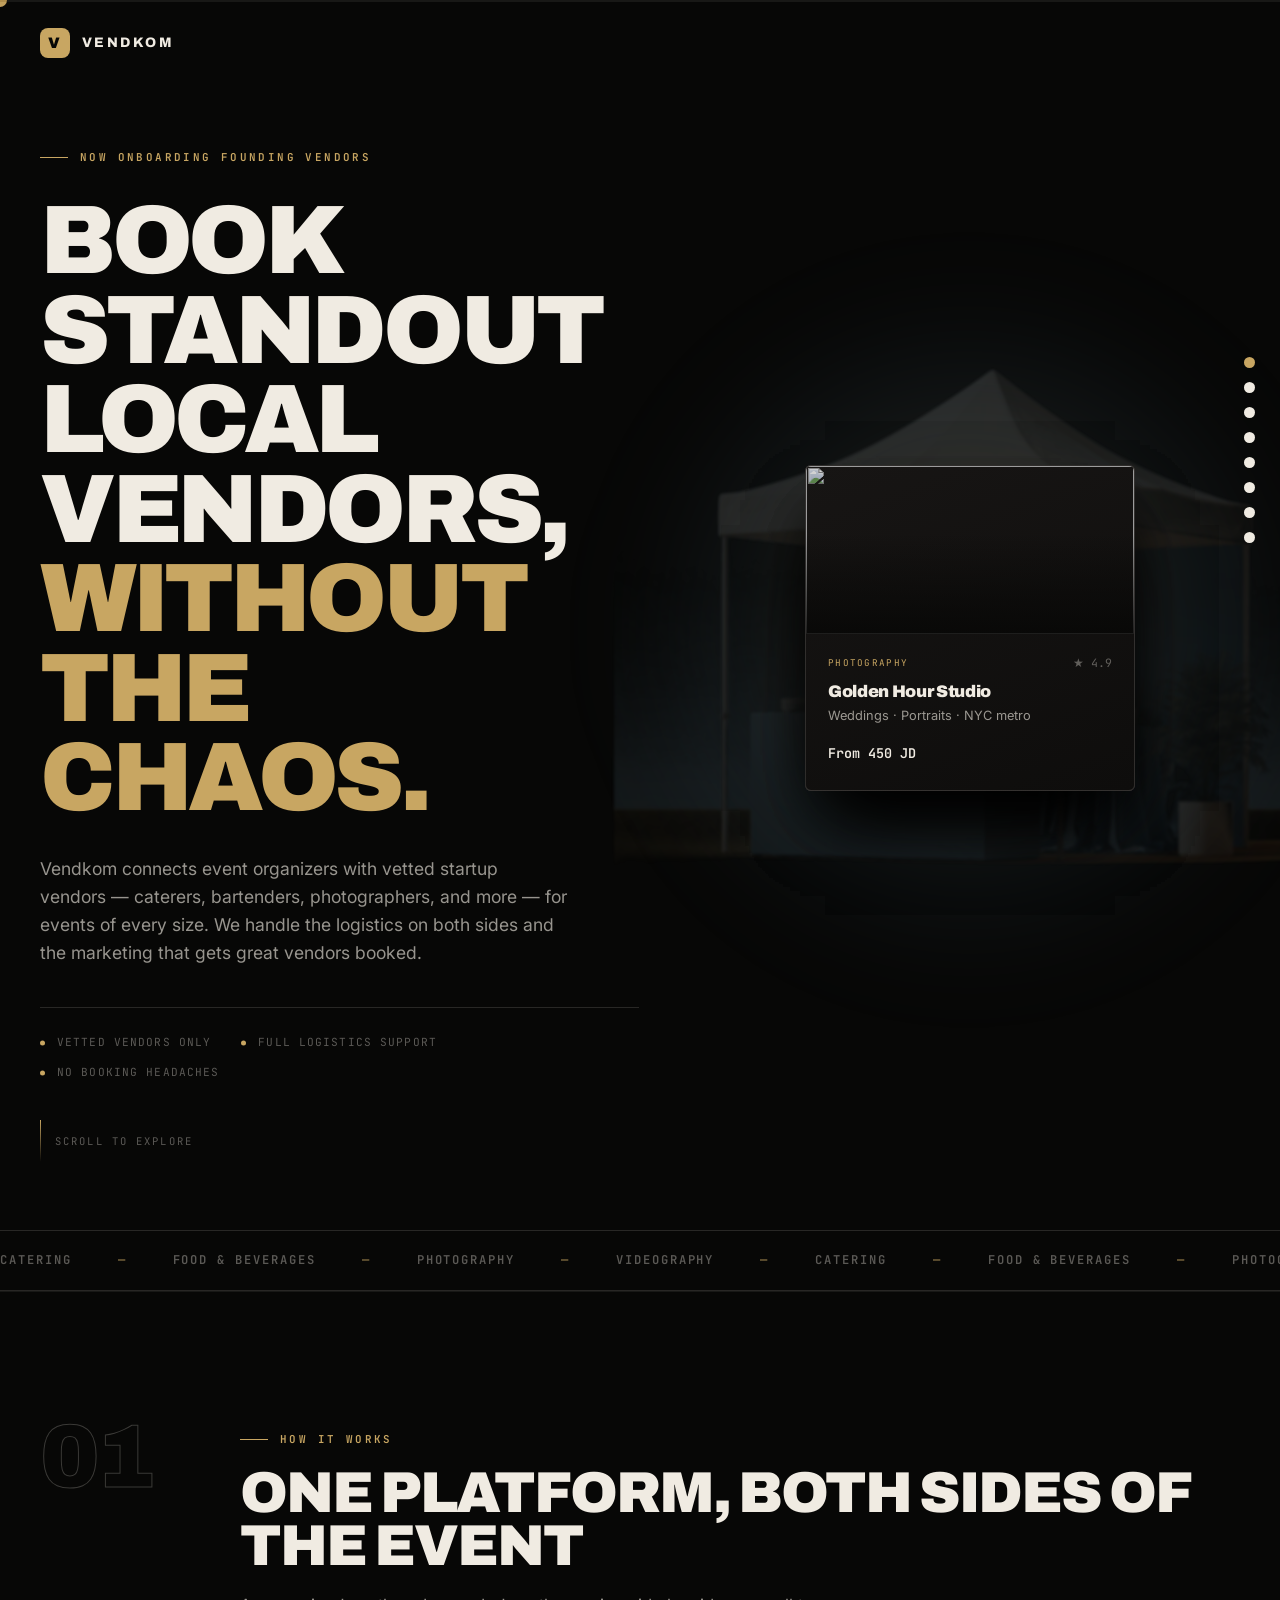
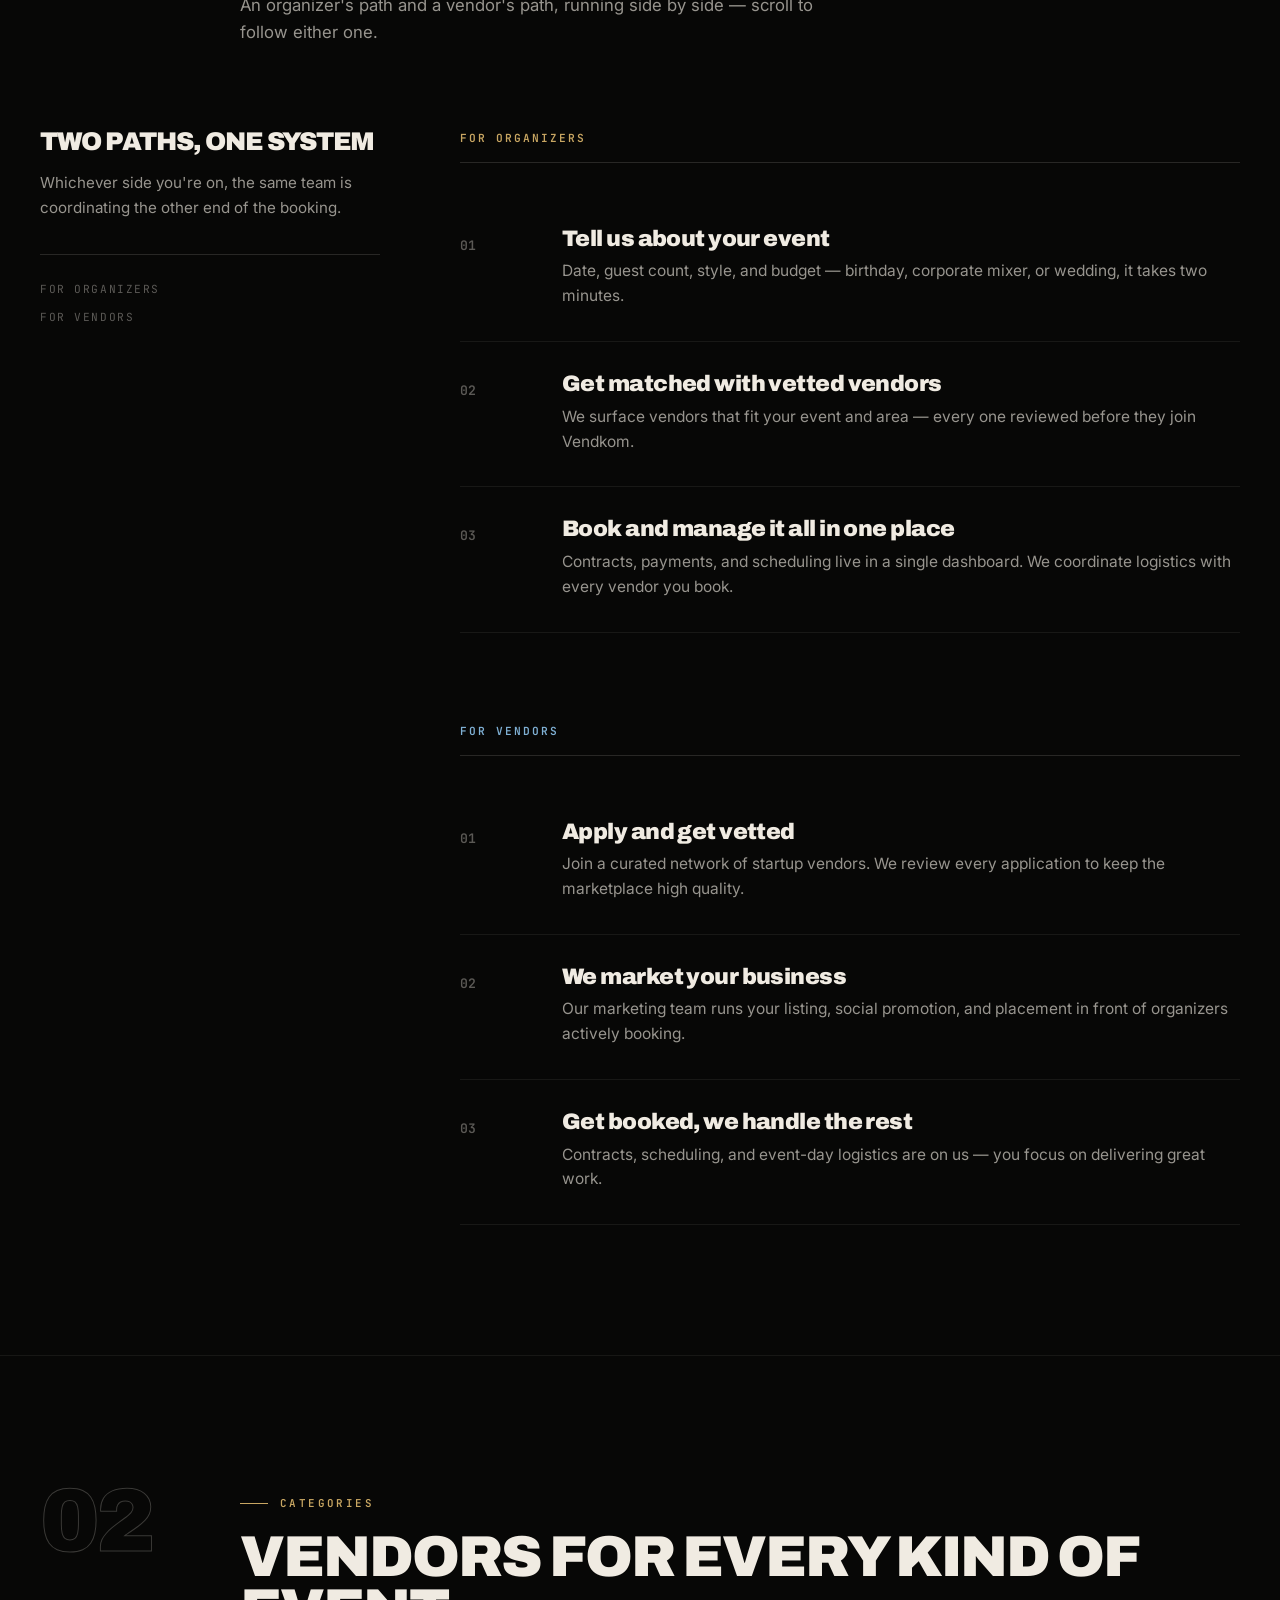
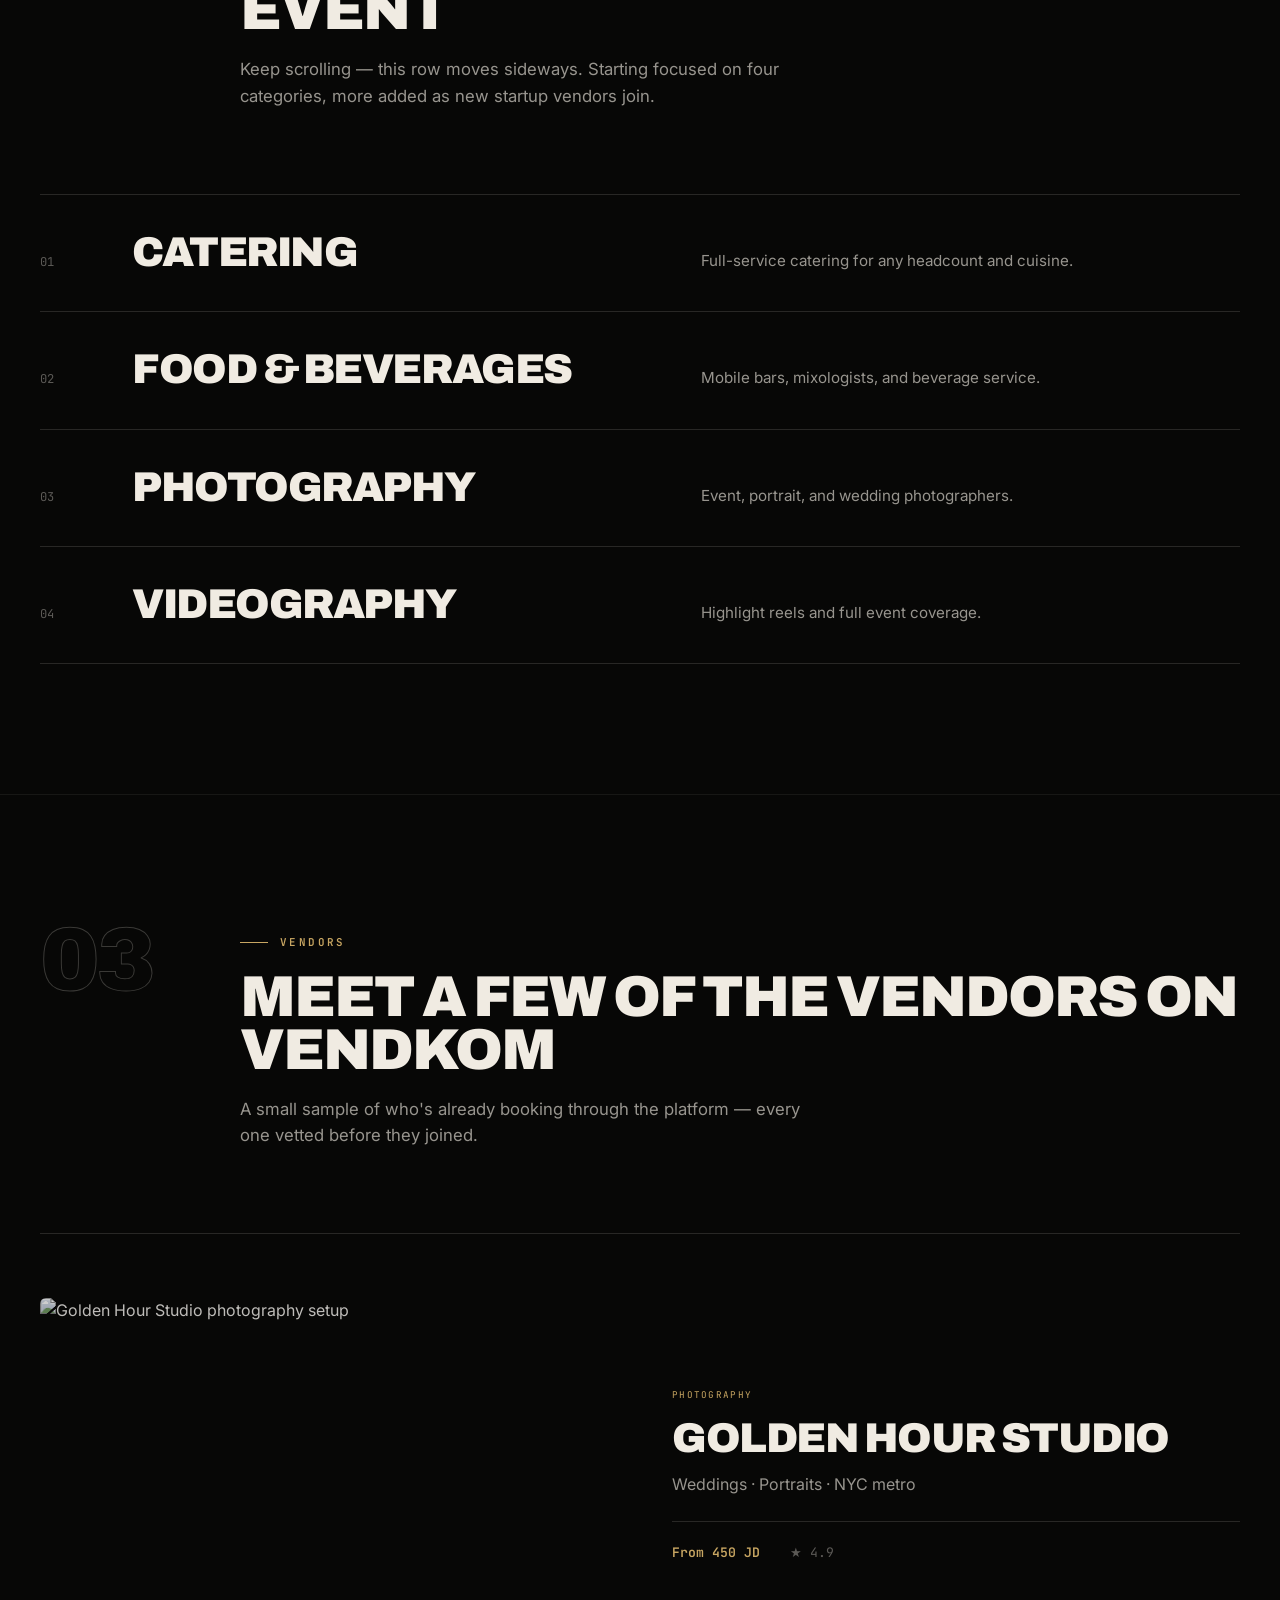
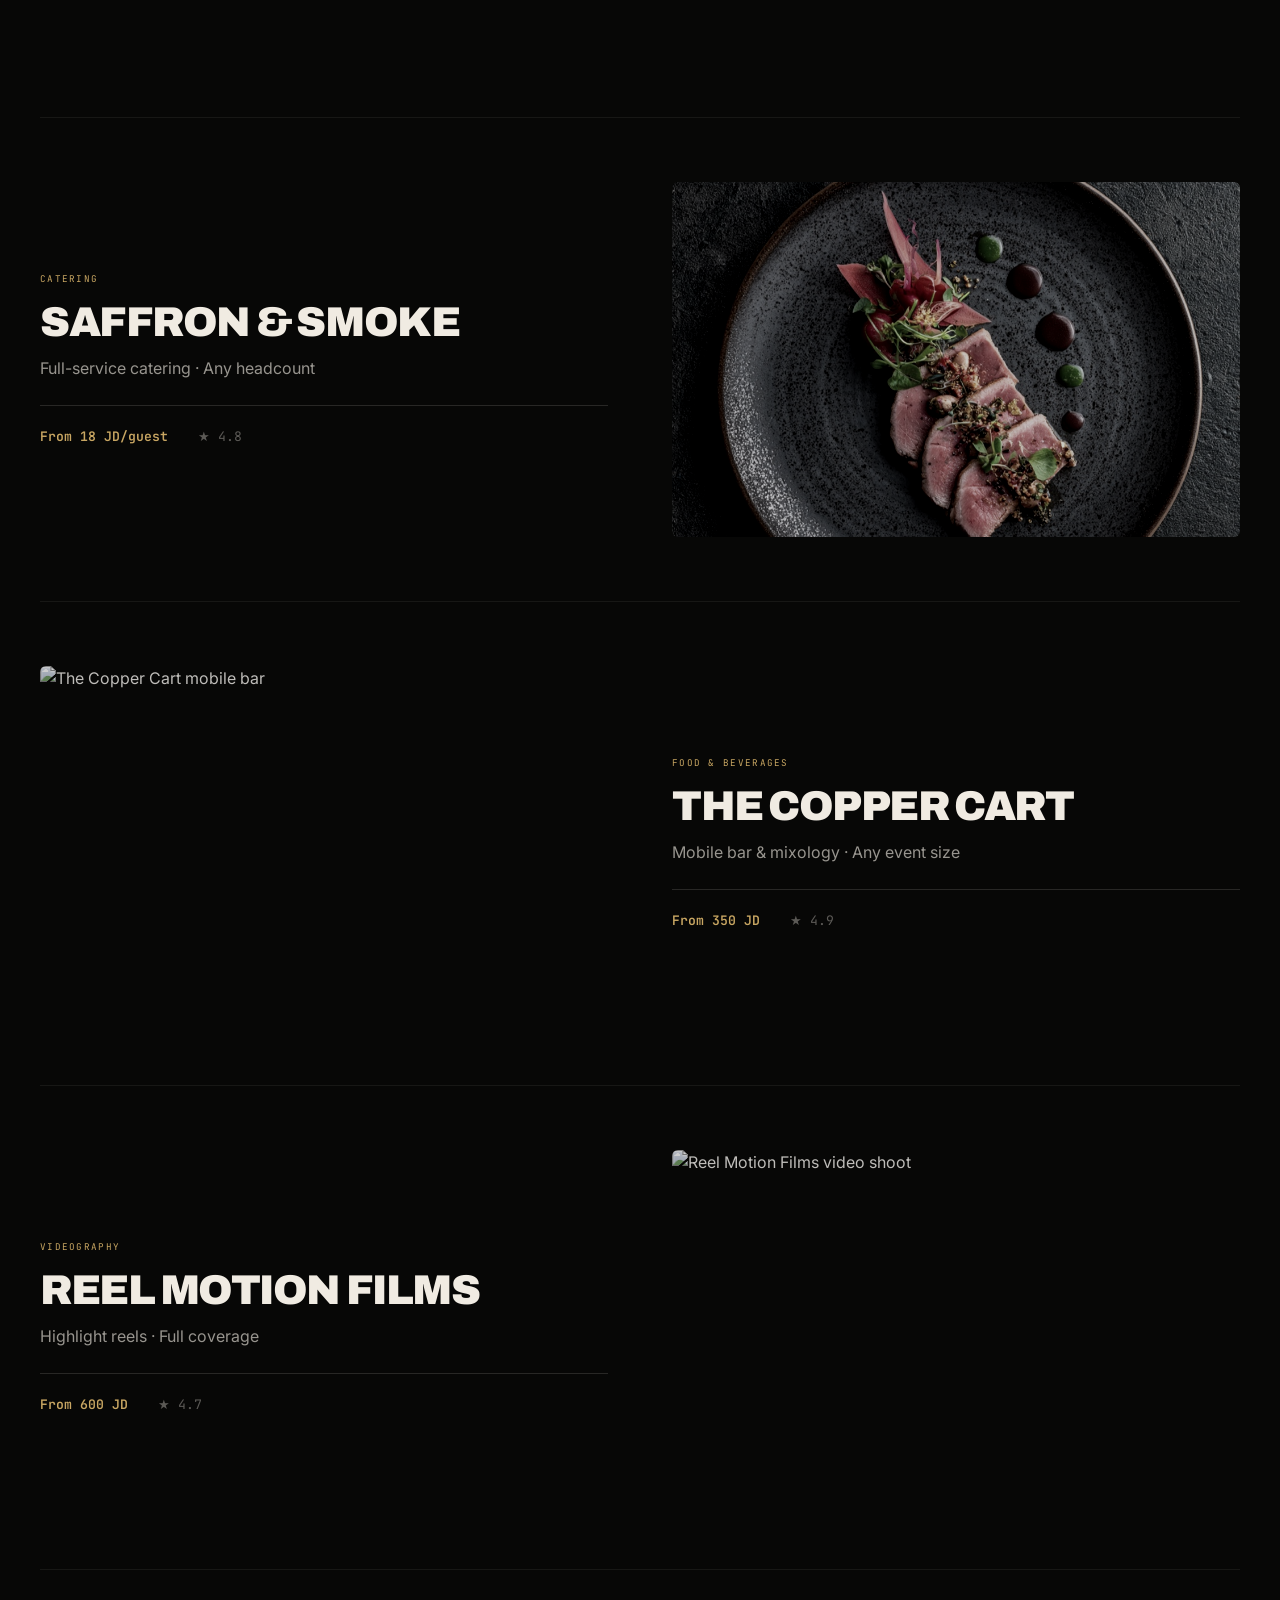
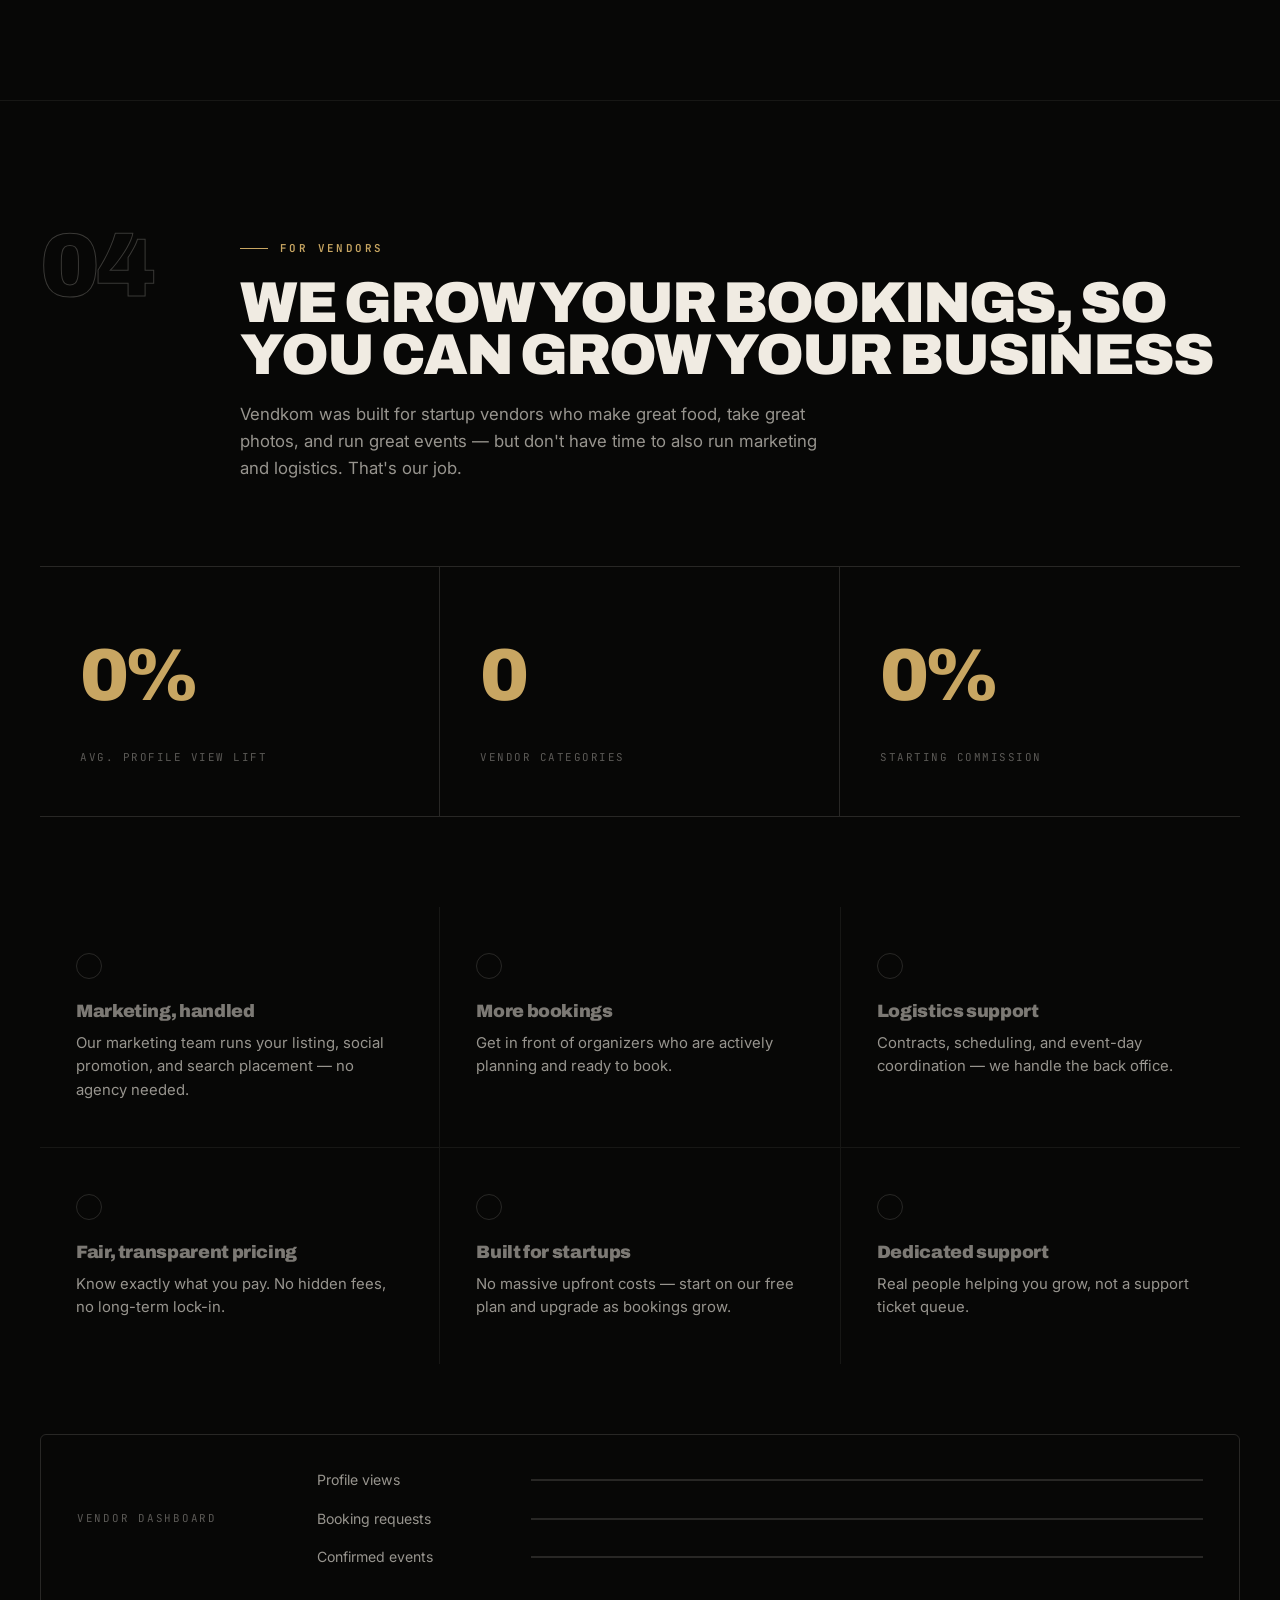
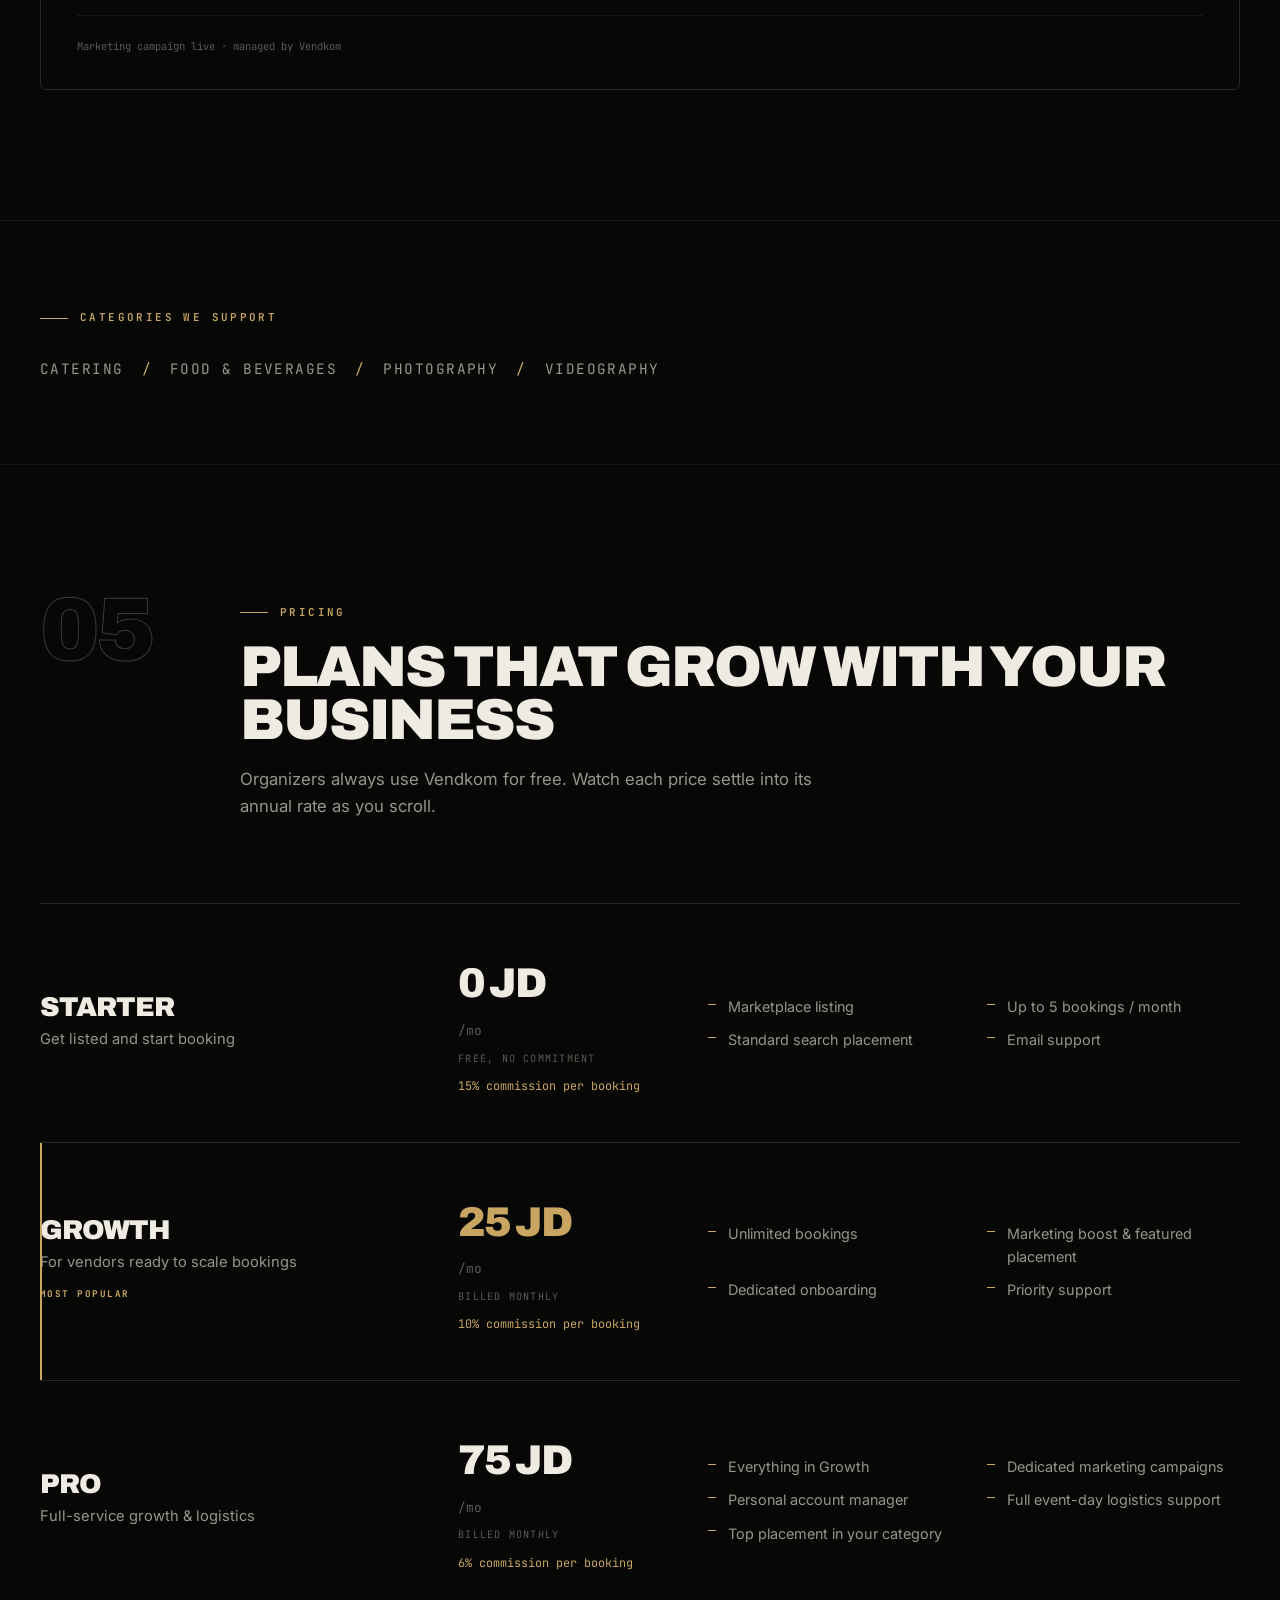
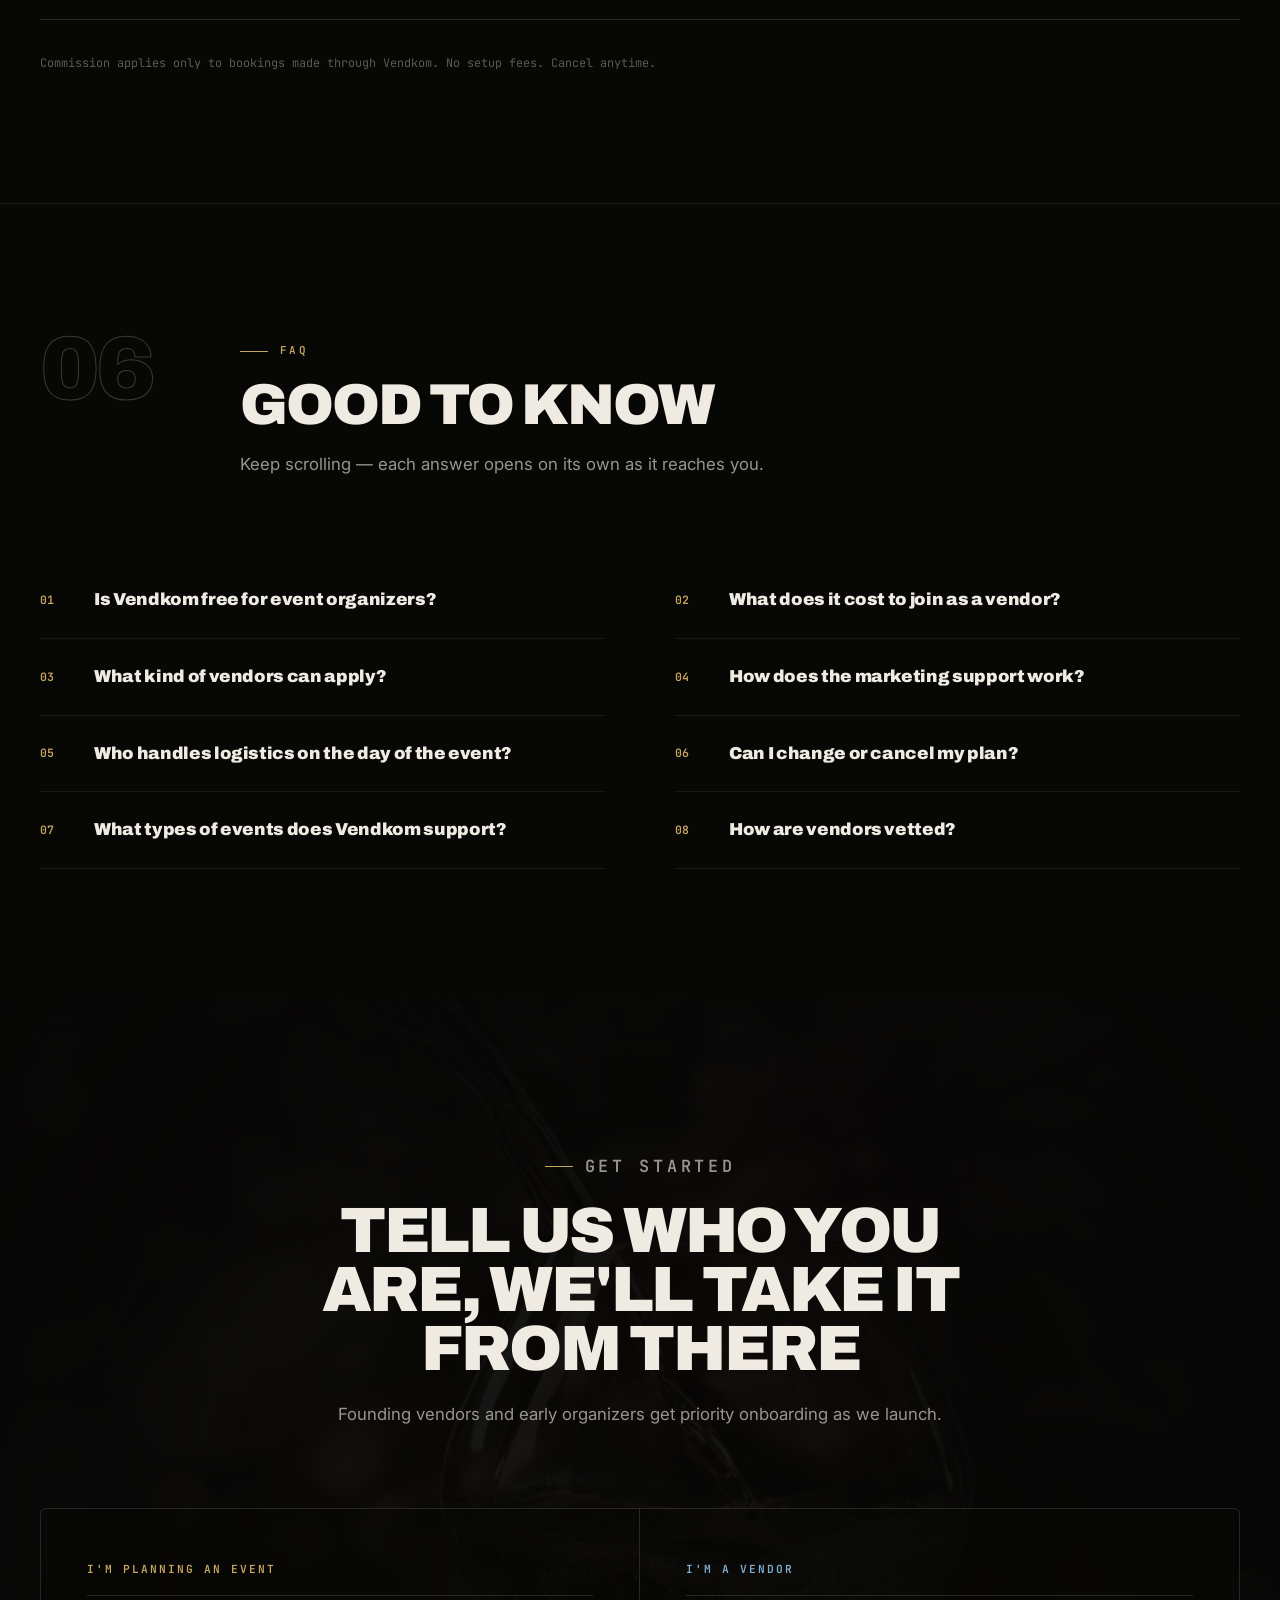
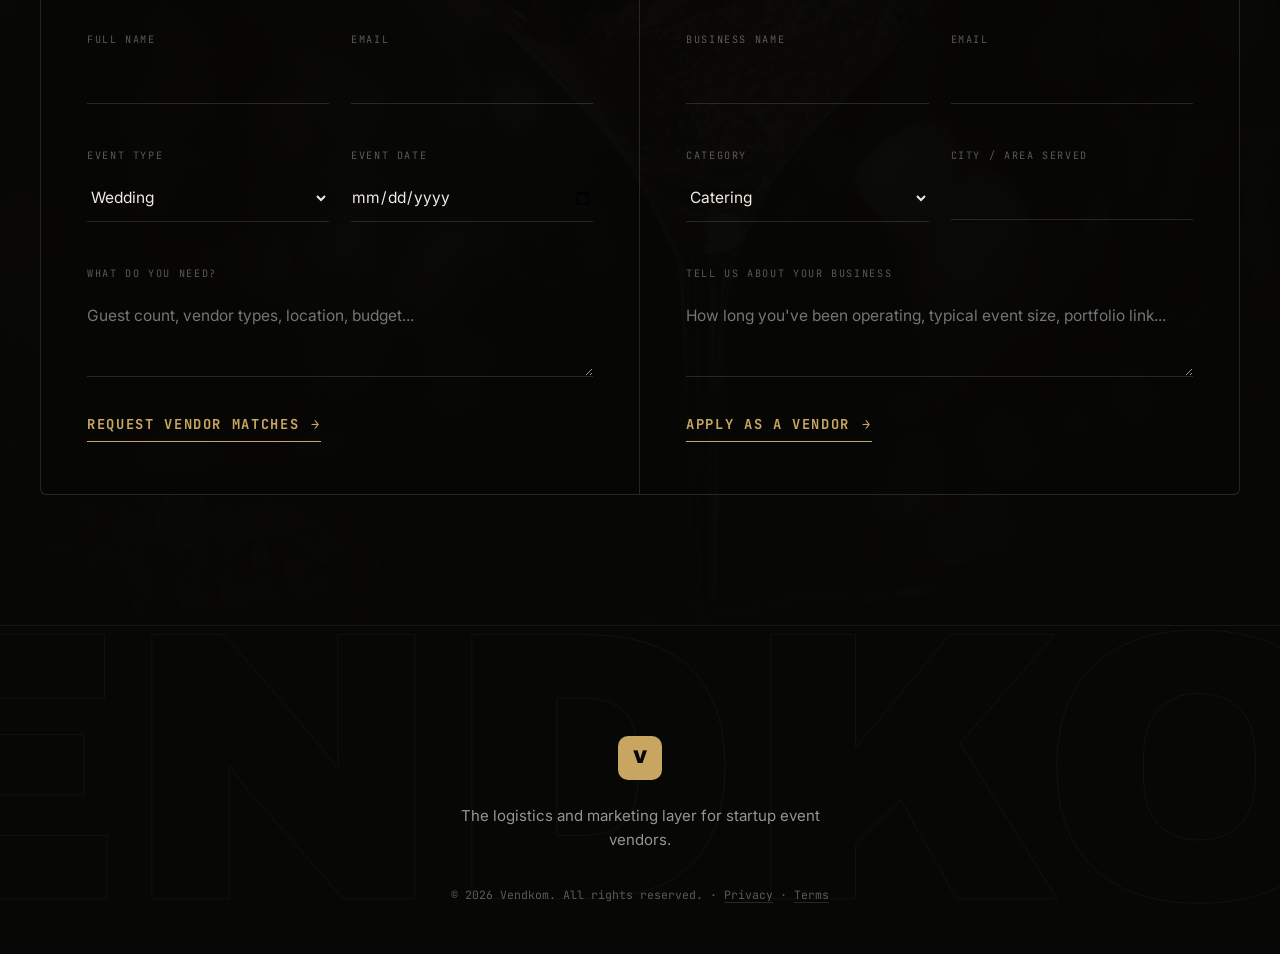
==== commit e71a878f: "Restructure into editorial noir: new formation, real 3D deck in the hero Second full redesign. Same " ====
--- a/index.html
+++ b/index.html
@@ -5,7 +5,7 @@
 <meta name="viewport" content="width=device-width, initial-scale=1.0">
 <title>Vendkom — Book vetted vendors for your next event</title>
 <meta name="description" content="Vendkom connects event organizers with vetted startup vendors — food & beverage, photography, and more. We handle the logistics and the marketing.">
-<meta name="theme-color" content="#0b0a09">
+<meta name="theme-color" content="#070706">
 <meta property="og:type" content="website">
 <meta property="og:url" content="https://vendkom.com/">
 <meta property="og:title" content="Vendkom — Book vetted vendors for your next event">
@@ -31,8 +31,8 @@
 
 <a class="skip-link" href="#main">Skip to content</a>
 
-<!-- Curtain intro: draws the mark, counts to 100, then irises away. Always resolves —
-     script.js has a hard timeout fallback so this can never trap a visitor on a slow load. -->
+<!-- Curtain intro. Always resolves — script.js holds a hard timeout fallback
+     so a slow connection can never trap a visitor behind it. -->
 <div class="preloader" id="preloader" aria-hidden="true">
   <svg class="preloader-mark" viewBox="0 0 100 100" width="70" height="70">
     <path d="M20 22 L50 78 L80 22" pathLength="1"></path>
@@ -42,9 +42,14 @@
 
 <div class="cursor-dot" id="cursorDot" aria-hidden="true"></div>
 
-<!-- The only fixed chrome: a scroll-progress bar, a brand mark that jumps back to the top,
-     and a passive chapter-position indicator. The only real clicks on this page are the
-     two form submits at the bottom and the footer's legal links. -->
+<!-- Floating preview for the category index — one node, image swapped on hover -->
+<div class="index-preview" id="indexPreview" aria-hidden="true">
+  <img data-preview="catering" src="assets/images/hero-plated-dish.jpg" alt="">
+  <img data-preview="beverages" src="assets/images/hero-champagne.jpg" alt="">
+  <img data-preview="photography" src="https://picsum.photos/seed/vendkom-photo-1/600/420" alt="">
+  <img data-preview="videography" src="https://picsum.photos/seed/vendkom-video-1/600/420" alt="">
+</div>
+
 <div class="scroll-progress" aria-hidden="true"><div class="scroll-progress-fill" id="scrollProgressFill"></div></div>
 
 <a class="brand-mark" href="#top" title="Back to top">
@@ -67,13 +72,12 @@
 
   <!-- ============ HERO ============ -->
   <section class="hero" id="top">
-    <div class="hero-halo" aria-hidden="true"></div>
-    <img class="hero-object" id="heroObject" src="assets/images/hero-booth-cutout.webp" alt="" aria-hidden="true">
-    <span class="hero-ghost" aria-hidden="true">VENDKOM</span>
-
-    <div class="container hero-inner">
+    <!-- Furthest depth plane: the booth sits far behind the deck and drifts
+         least of the three layers, so it reads as distance. -->
+    <img class="hero-backdrop" id="heroBackdrop" src="assets/images/hero-booth-cutout.webp" alt="" aria-hidden="true">
+    <div class="shell hero-grid">
       <div class="hero-copy">
-        <p class="eyebrow">Now onboarding founding vendors</p>
+        <p class="kicker">Now onboarding founding vendors</p>
         <h1>Book standout local vendors, <em>without the chaos.</em></h1>
         <p class="hero-sub">
           Vendkom connects event organizers with vetted startup vendors — caterers, bartenders,
@@ -87,6 +91,47 @@
         </ul>
         <div class="scroll-cue"><span class="line" aria-hidden="true"></span>Scroll to explore</div>
       </div>
+
+      <!-- Real listings on separate Z planes inside one perspective.
+           Cursor drives the whole deck's rotation plus per-card parallax. -->
+      <div class="deck-stage" id="deckStage" aria-hidden="true">
+        <div class="deck-glow"></div>
+        <div class="deck" id="deck">
+          <article class="deck-card" data-depth="-260">
+            <div class="deck-card-media">
+              <img src="https://picsum.photos/seed/vendkom-bar-1/640/480" alt="" loading="lazy">
+            </div>
+            <div class="deck-card-body">
+              <div class="deck-row"><span class="deck-tag">Food &amp; Beverages</span><span class="deck-rating">★ 4.9</span></div>
+              <h3>The Copper Cart</h3>
+              <p>Mobile bar &amp; mixology · Any event size</p>
+              <span class="deck-price">From 350 JD</span>
+            </div>
+          </article>
+          <article class="deck-card" data-depth="-110">
+            <div class="deck-card-media">
+              <img src="assets/images/hero-plated-dish.jpg" alt="" loading="lazy">
+            </div>
+            <div class="deck-card-body">
+              <div class="deck-row"><span class="deck-tag">Catering</span><span class="deck-rating">★ 4.8</span></div>
+              <h3>Saffron &amp; Smoke</h3>
+              <p>Full-service catering · Any headcount</p>
+              <span class="deck-price">From 18 JD/guest</span>
+            </div>
+          </article>
+          <article class="deck-card" data-depth="40">
+            <div class="deck-card-media">
+              <img src="https://picsum.photos/seed/vendkom-photo-1/640/480" alt="" loading="lazy">
+            </div>
+            <div class="deck-card-body">
+              <div class="deck-row"><span class="deck-tag">Photography</span><span class="deck-rating">★ 4.9</span></div>
+              <h3>Golden Hour Studio</h3>
+              <p>Weddings · Portraits · NYC metro</p>
+              <span class="deck-price">From 450 JD</span>
+            </div>
+          </article>
+        </div>
+      </div>
     </div>
 
     <div class="category-marquee" aria-hidden="true">
@@ -99,96 +144,113 @@
     </div>
   </section>
 
-  <!-- ============ 01 — HOW IT WORKS ============ -->
-  <section class="chapter" id="how-it-works">
-    <span class="chapter-num-bg" aria-hidden="true">01</span>
-    <div class="container">
-      <div class="chapter-head">
-        <p class="chapter-index">01 — How it works</p>
-        <h2>One platform, both sides of the event</h2>
-        <p>An organizer's path and a vendor's path, running side by side — scroll to follow either one.</p>
-      </div>
-
-      <div class="lane-grid">
-        <div class="lane" data-lane="organizer">
-          <p class="lane-label">For organizers</p>
-          <div class="lane-step">
-            <span class="step-num">01</span>
-            <h3>Tell us about your event</h3>
-            <p>Date, guest count, style, and budget — birthday, corporate mixer, or wedding, it takes two minutes.</p>
-          </div>
-          <div class="lane-step">
-            <span class="step-num">02</span>
-            <h3>Get matched with vetted vendors</h3>
-            <p>We surface vendors that fit your event and area — every one reviewed before they join Vendkom.</p>
-          </div>
-          <div class="lane-step">
-            <span class="step-num">03</span>
-            <h3>Book and manage it all in one place</h3>
-            <p>Contracts, payments, and scheduling live in a single dashboard. We coordinate logistics with every vendor you book.</p>
-          </div>
-        </div>
-
-        <div class="lane" data-lane="vendor">
-          <p class="lane-label">For vendors</p>
-          <div class="lane-step">
-            <span class="step-num">01</span>
-            <h3>Apply and get vetted</h3>
-            <p>Join a curated network of startup vendors. We review every application to keep the marketplace high quality.</p>
-          </div>
-          <div class="lane-step">
-            <span class="step-num">02</span>
-            <h3>We market your business</h3>
-            <p>Our marketing team runs your listing, social promotion, and placement in front of organizers actively booking.</p>
-          </div>
-          <div class="lane-step">
-            <span class="step-num">03</span>
-            <h3>Get booked, we handle the rest</h3>
-            <p>Contracts, scheduling, and event-day logistics are on us — you focus on delivering great work.</p>
-          </div>
-        </div>
-      </div>
-    </div>
-  </section>
-
-  <!-- ============ 02 — CATEGORIES (pinned horizontal filmstrip) ============ -->
-  <section class="chapter" id="categories">
-    <span class="chapter-num-bg" aria-hidden="true">02</span>
-    <div class="container">
-      <div class="chapter-head">
-        <p class="chapter-index">02 — Categories</p>
-        <h2>Vendors for every kind of event</h2>
-        <p>Keep scrolling — this row moves sideways. Starting focused on four categories, more added as new startup vendors join.</p>
-      </div>
-    </div>
-
-    <div class="categories-pin">
-      <div class="categories-track">
-        <div class="category-card">
-          <span class="cat-icon" aria-hidden="true">
-            <svg viewBox="0 0 24 24" fill="none" stroke="currentColor" stroke-width="1.6"><path d="M6 3v8a2 2 0 0 0 2 2v8M6 3v6M9 3v6M6 9h3M15 3c-1.5 0-2 2-2 4s.5 4 2 4 2-2 2-4-.5-4-2-4zM15 11v10"/></svg>
-          </span>
+  <!-- ============ 01 — HOW IT WORKS (sticky split) ============ -->
+  <section class="band" id="how-it-works">
+    <div class="shell">
+      <div class="band-head">
+        <span class="band-numeral" aria-hidden="true">01</span>
+        <div>
+          <p class="kicker">How it works</p>
+          <h2>One platform, both sides of the event</h2>
+          <p class="lede">An organizer's path and a vendor's path, running side by side — scroll to follow either one.</p>
+        </div>
+      </div>
+
+      <div class="sticky-split">
+        <aside class="sticky-side">
+          <h3>Two paths, one system</h3>
+          <p>Whichever side you're on, the same team is coordinating the other end of the booking.</p>
+          <div class="path-switch" id="pathSwitch">
+            <span data-path="organizer">For organizers</span>
+            <span data-path="vendor">For vendors</span>
+          </div>
+        </aside>
+
+        <div class="paths">
+          <div class="path-block" data-lane="organizer" id="path-organizer">
+            <p class="path-label">For organizers</p>
+            <div class="step">
+              <span class="step-num">01</span>
+              <div>
+                <h4>Tell us about your event</h4>
+                <p>Date, guest count, style, and budget — birthday, corporate mixer, or wedding, it takes two minutes.</p>
+              </div>
+            </div>
+            <div class="step">
+              <span class="step-num">02</span>
+              <div>
+                <h4>Get matched with vetted vendors</h4>
+                <p>We surface vendors that fit your event and area — every one reviewed before they join Vendkom.</p>
+              </div>
+            </div>
+            <div class="step">
+              <span class="step-num">03</span>
+              <div>
+                <h4>Book and manage it all in one place</h4>
+                <p>Contracts, payments, and scheduling live in a single dashboard. We coordinate logistics with every vendor you book.</p>
+              </div>
+            </div>
+          </div>
+
+          <div class="path-block" data-lane="vendor" id="path-vendor">
+            <p class="path-label">For vendors</p>
+            <div class="step">
+              <span class="step-num">01</span>
+              <div>
+                <h4>Apply and get vetted</h4>
+                <p>Join a curated network of startup vendors. We review every application to keep the marketplace high quality.</p>
+              </div>
+            </div>
+            <div class="step">
+              <span class="step-num">02</span>
+              <div>
+                <h4>We market your business</h4>
+                <p>Our marketing team runs your listing, social promotion, and placement in front of organizers actively booking.</p>
+              </div>
+            </div>
+            <div class="step">
+              <span class="step-num">03</span>
+              <div>
+                <h4>Get booked, we handle the rest</h4>
+                <p>Contracts, scheduling, and event-day logistics are on us — you focus on delivering great work.</p>
+              </div>
+            </div>
+          </div>
+        </div>
+      </div>
+    </div>
+  </section>
+
+  <!-- ============ 02 — CATEGORIES (hover-reveal index) ============ -->
+  <section class="band" id="categories">
+    <div class="shell">
+      <div class="band-head">
+        <span class="band-numeral" aria-hidden="true">02</span>
+        <div>
+          <p class="kicker">Categories</p>
+          <h2>Vendors for every kind of event</h2>
+          <p class="lede">Keep scrolling — this row moves sideways. Starting focused on four categories, more added as new startup vendors join.</p>
+        </div>
+      </div>
+
+      <div class="index-list" id="indexList">
+        <div class="index-row" data-preview-key="catering">
+          <span class="index-num">01</span>
           <h3>Catering</h3>
           <p>Full-service catering for any headcount and cuisine.</p>
         </div>
-        <div class="category-card">
-          <span class="cat-icon" aria-hidden="true">
-            <svg viewBox="0 0 24 24" fill="none" stroke="currentColor" stroke-width="1.6"><path d="M6 3h12l-6 8v7M8 21h8M6 3l6 8 6-8"/></svg>
-          </span>
+        <div class="index-row" data-preview-key="beverages">
+          <span class="index-num">02</span>
           <h3>Food &amp; Beverages</h3>
           <p>Mobile bars, mixologists, and beverage service.</p>
         </div>
-        <div class="category-card">
-          <span class="cat-icon" aria-hidden="true">
-            <svg viewBox="0 0 24 24" fill="none" stroke="currentColor" stroke-width="1.6"><rect x="3" y="7" width="18" height="13" rx="2"/><circle cx="12" cy="13.5" r="3.5"/><path d="M9 7l1.5-3h3L15 7"/></svg>
-          </span>
+        <div class="index-row" data-preview-key="photography">
+          <span class="index-num">03</span>
           <h3>Photography</h3>
           <p>Event, portrait, and wedding photographers.</p>
         </div>
-        <div class="category-card">
-          <span class="cat-icon" aria-hidden="true">
-            <svg viewBox="0 0 24 24" fill="none" stroke="currentColor" stroke-width="1.6"><rect x="2.5" y="6" width="13" height="12" rx="2"/><path d="M15.5 10.5l6-3.5v10l-6-3.5"/></svg>
-          </span>
+        <div class="index-row" data-preview-key="videography">
+          <span class="index-num">04</span>
           <h3>Videography</h3>
           <p>Highlight reels and full event coverage.</p>
         </div>
@@ -196,164 +258,192 @@
     </div>
   </section>
 
-  <!-- ============ 03 — VENDORS ============ -->
-  <section class="chapter" id="vendors">
-    <span class="chapter-num-bg" aria-hidden="true">03</span>
-    <div class="container">
-      <div class="chapter-head">
-        <p class="chapter-index">03 — Vendors</p>
-        <h2>Meet a few of the vendors on Vendkom</h2>
-        <p>A small sample of who's already booking through the platform — every one vetted before they joined.</p>
-      </div>
-
-      <div class="vendor-grid" id="vendorGrid">
-        <div class="vendor-card">
-          <div class="vendor-photo-frame">
-            <div class="vendor-photo-parallax">
-              <img class="vendor-photo" src="https://picsum.photos/seed/vendkom-photo-1/640/480" alt="Golden Hour Studio photography setup" loading="lazy">
-            </div>
-          </div>
-          <div class="vendor-card-info">
-            <div class="vendor-card-top"><span class="vendor-tag">Photography</span><span class="vendor-rating">★ 4.9</span></div>
+  <!-- ============ 03 — VENDORS (alternating editorial rows) ============ -->
+  <section class="band" id="vendors">
+    <div class="shell">
+      <div class="band-head">
+        <span class="band-numeral" aria-hidden="true">03</span>
+        <div>
+          <p class="kicker">Vendors</p>
+          <h2>Meet a few of the vendors on Vendkom</h2>
+          <p class="lede">A small sample of who's already booking through the platform — every one vetted before they joined.</p>
+        </div>
+      </div>
+
+      <div class="vendor-rows" id="vendorRows">
+        <article class="vendor-row">
+          <div class="vendor-media">
+            <img src="https://picsum.photos/seed/vendkom-photo-1/900/600" alt="Golden Hour Studio photography setup" loading="lazy">
+          </div>
+          <div class="vendor-info">
+            <span class="deck-tag">Photography</span>
             <h3>Golden Hour Studio</h3>
             <p>Weddings · Portraits · NYC metro</p>
-            <span class="vendor-price">From 450 JD</span>
-          </div>
-        </div>
-
-        <div class="vendor-card">
-          <div class="vendor-photo-frame">
-            <div class="vendor-photo-parallax">
-              <img class="vendor-photo" src="assets/images/hero-plated-dish.jpg" alt="Saffron and Smoke catering spread" loading="lazy">
-            </div>
-          </div>
-          <div class="vendor-card-info">
-            <div class="vendor-card-top"><span class="vendor-tag">Catering</span><span class="vendor-rating">★ 4.8</span></div>
+            <div class="vendor-meta">
+              <span class="price">From 450 JD</span>
+              <span class="rating">★ 4.9</span>
+            </div>
+          </div>
+        </article>
+
+        <article class="vendor-row">
+          <div class="vendor-media">
+            <img src="assets/images/hero-plated-dish.jpg" alt="Saffron and Smoke catering spread" loading="lazy">
+          </div>
+          <div class="vendor-info">
+            <span class="deck-tag">Catering</span>
             <h3>Saffron &amp; Smoke</h3>
             <p>Full-service catering · Any headcount</p>
-            <span class="vendor-price">From 18 JD/guest</span>
-          </div>
-        </div>
-
-        <div class="vendor-card">
-          <div class="vendor-photo-frame">
-            <div class="vendor-photo-parallax">
-              <img class="vendor-photo" src="https://picsum.photos/seed/vendkom-bar-1/640/480" alt="The Copper Cart mobile bar" loading="lazy">
-            </div>
-          </div>
-          <div class="vendor-card-info">
-            <div class="vendor-card-top"><span class="vendor-tag">Food &amp; Beverages</span><span class="vendor-rating">★ 4.9</span></div>
+            <div class="vendor-meta">
+              <span class="price">From 18 JD/guest</span>
+              <span class="rating">★ 4.8</span>
+            </div>
+          </div>
+        </article>
+
+        <article class="vendor-row">
+          <div class="vendor-media">
+            <img src="https://picsum.photos/seed/vendkom-bar-1/900/600" alt="The Copper Cart mobile bar" loading="lazy">
+          </div>
+          <div class="vendor-info">
+            <span class="deck-tag">Food &amp; Beverages</span>
             <h3>The Copper Cart</h3>
             <p>Mobile bar &amp; mixology · Any event size</p>
-            <span class="vendor-price">From 350 JD</span>
-          </div>
-        </div>
-
-        <div class="vendor-card">
-          <div class="vendor-photo-frame">
-            <div class="vendor-photo-parallax">
-              <img class="vendor-photo" src="https://picsum.photos/seed/vendkom-video-1/640/480" alt="Reel Motion Films video shoot" loading="lazy">
-            </div>
-          </div>
-          <div class="vendor-card-info">
-            <div class="vendor-card-top"><span class="vendor-tag">Videography</span><span class="vendor-rating">★ 4.7</span></div>
+            <div class="vendor-meta">
+              <span class="price">From 350 JD</span>
+              <span class="rating">★ 4.9</span>
+            </div>
+          </div>
+        </article>
+
+        <article class="vendor-row">
+          <div class="vendor-media">
+            <img src="https://picsum.photos/seed/vendkom-video-1/900/600" alt="Reel Motion Films video shoot" loading="lazy">
+          </div>
+          <div class="vendor-info">
+            <span class="deck-tag">Videography</span>
             <h3>Reel Motion Films</h3>
             <p>Highlight reels · Full coverage</p>
-            <span class="vendor-price">From 600 JD</span>
-          </div>
-        </div>
-      </div>
-    </div>
-  </section>
-
-  <!-- ============ 04 — FOR VENDORS ============ -->
-  <section class="chapter" id="for-vendors">
-    <span class="chapter-num-bg" aria-hidden="true">04</span>
-    <div class="container">
-      <div class="chapter-head">
-        <p class="chapter-index">04 — For vendors</p>
-        <h2>We grow your bookings, so you can grow your business</h2>
-        <p>
-          Vendkom was built for startup vendors who make great food, take great photos, and run great events —
-          but don't have time to also run marketing and logistics. That's our job.
-        </p>
-      </div>
-
-      <div class="vendors-inner">
-        <div class="checklist" id="vendorChecklist">
-          <div class="checklist-item">
-            <span class="checklist-mark">✓</span>
-            <div><h4>Marketing, handled</h4><p>Our marketing team runs your listing, social promotion, and search placement — no agency needed.</p></div>
-          </div>
-          <div class="checklist-item">
-            <span class="checklist-mark">✓</span>
-            <div><h4>More bookings</h4><p>Get in front of organizers who are actively planning and ready to book.</p></div>
-          </div>
-          <div class="checklist-item">
-            <span class="checklist-mark">✓</span>
-            <div><h4>Logistics support</h4><p>Contracts, scheduling, and event-day coordination — we handle the back office.</p></div>
-          </div>
-          <div class="checklist-item">
-            <span class="checklist-mark">✓</span>
-            <div><h4>Fair, transparent pricing</h4><p>Know exactly what you pay. No hidden fees, no long-term lock-in.</p></div>
-          </div>
-          <div class="checklist-item">
-            <span class="checklist-mark">✓</span>
-            <div><h4>Built for startups</h4><p>No massive upfront costs — start on our free plan and upgrade as bookings grow.</p></div>
-          </div>
-          <div class="checklist-item">
-            <span class="checklist-mark">✓</span>
-            <div><h4>Dedicated support</h4><p>Real people helping you grow, not a support ticket queue.</p></div>
-          </div>
-        </div>
-
-        <div class="vendors-visual" aria-hidden="true">
-          <div class="stat-card">
-            <p class="stat-label">Vendor dashboard</p>
-            <div class="stat-row"><span>Profile views</span><span class="stat-bar"><i data-bar-width="78"></i></span></div>
-            <div class="stat-row"><span>Booking requests</span><span class="stat-bar"><i data-bar-width="58"></i></span></div>
-            <div class="stat-row"><span>Confirmed events</span><span class="stat-bar"><i data-bar-width="40"></i></span></div>
-            <div class="stat-footnote">Marketing campaign live · managed by Vendkom</div>
-          </div>
-        </div>
-      </div>
-
-      <div class="stat-counter-row">
-        <div class="stat-counter"><span class="num" data-count-to="128" data-count-suffix="%">0%</span><span class="label">Avg. profile view lift</span></div>
-        <div class="stat-counter"><span class="num" data-count-to="4" data-count-suffix="">0</span><span class="label">Vendor categories</span></div>
-        <div class="stat-counter"><span class="num" data-count-to="15" data-count-suffix="%">0%</span><span class="label">Starting commission</span></div>
+            <div class="vendor-meta">
+              <span class="price">From 600 JD</span>
+              <span class="rating">★ 4.7</span>
+            </div>
+          </div>
+        </article>
+      </div>
+    </div>
+  </section>
+
+  <!-- ============ 04 — FOR VENDORS (stats band + benefit grid) ============ -->
+  <section class="band" id="for-vendors">
+    <div class="shell">
+      <div class="band-head">
+        <span class="band-numeral" aria-hidden="true">04</span>
+        <div>
+          <p class="kicker">For vendors</p>
+          <h2>We grow your bookings, so you can grow your business</h2>
+          <p class="lede">
+            Vendkom was built for startup vendors who make great food, take great photos, and run great events —
+            but don't have time to also run marketing and logistics. That's our job.
+          </p>
+        </div>
+      </div>
+
+      <div class="stats-band">
+        <div class="stat-cell">
+          <span class="num" data-count-to="128" data-count-suffix="%">0%</span>
+          <span class="label">Avg. profile view lift</span>
+        </div>
+        <div class="stat-cell">
+          <span class="num" data-count-to="4" data-count-suffix="">0</span>
+          <span class="label">Vendor categories</span>
+        </div>
+        <div class="stat-cell">
+          <span class="num" data-count-to="15" data-count-suffix="%">0%</span>
+          <span class="label">Starting commission</span>
+        </div>
+      </div>
+
+      <div class="benefit-grid" id="benefitGrid">
+        <div class="benefit">
+          <span class="benefit-mark">✓</span>
+          <h4>Marketing, handled</h4>
+          <p>Our marketing team runs your listing, social promotion, and search placement — no agency needed.</p>
+        </div>
+        <div class="benefit">
+          <span class="benefit-mark">✓</span>
+          <h4>More bookings</h4>
+          <p>Get in front of organizers who are actively planning and ready to book.</p>
+        </div>
+        <div class="benefit">
+          <span class="benefit-mark">✓</span>
+          <h4>Logistics support</h4>
+          <p>Contracts, scheduling, and event-day coordination — we handle the back office.</p>
+        </div>
+        <div class="benefit">
+          <span class="benefit-mark">✓</span>
+          <h4>Fair, transparent pricing</h4>
+          <p>Know exactly what you pay. No hidden fees, no long-term lock-in.</p>
+        </div>
+        <div class="benefit">
+          <span class="benefit-mark">✓</span>
+          <h4>Built for startups</h4>
+          <p>No massive upfront costs — start on our free plan and upgrade as bookings grow.</p>
+        </div>
+        <div class="benefit">
+          <span class="benefit-mark">✓</span>
+          <h4>Dedicated support</h4>
+          <p>Real people helping you grow, not a support ticket queue.</p>
+        </div>
+      </div>
+
+      <div class="dash" aria-hidden="true">
+        <p class="dash-label">Vendor dashboard</p>
+        <div class="dash-rows">
+          <div class="dash-row"><span>Profile views</span><span class="stat-bar"><i data-bar-width="78"></i></span></div>
+          <div class="dash-row"><span>Booking requests</span><span class="stat-bar"><i data-bar-width="58"></i></span></div>
+          <div class="dash-row"><span>Confirmed events</span><span class="stat-bar"><i data-bar-width="40"></i></span></div>
+        </div>
+        <p class="dash-note">Marketing campaign live · managed by Vendkom</p>
       </div>
     </div>
   </section>
 
   <!-- ============ CATEGORIES WE SUPPORT ============ -->
-  <section class="chapter" style="padding: 90px 0;">
-    <div class="container">
-      <p class="chapter-index" style="margin-bottom: 26px;">Categories we support</p>
-      <p class="tag-ticker">
+  <section class="band" style="padding: 80px 0;">
+    <div class="shell">
+      <p class="kicker" style="margin-bottom: 26px;">Categories we support</p>
+      <p class="tag-strip">
         <span>Catering</span><span>Food &amp; Beverages</span><span>Photography</span><span>Videography</span>
       </p>
     </div>
   </section>
 
-  <!-- ============ 05 — PRICING ============ -->
-  <section class="chapter" id="pricing">
-    <span class="chapter-num-bg" aria-hidden="true">05</span>
-    <div class="container">
-      <div class="chapter-head centered">
-        <p class="chapter-index">05 — Pricing</p>
-        <h2>Plans that grow with your business</h2>
-        <p>Organizers always use Vendkom for free. Watch each price settle into its annual rate as you scroll.</p>
-      </div>
-
-      <div class="pricing-grid">
-        <div class="price-card">
-          <h3>Starter</h3>
-          <p class="price-tagline">Get listed and start booking</p>
-          <p class="price-amount"><span class="amount" data-monthly="0" data-annual="0">0 JD</span><span class="period">/mo</span></p>
-          <p class="price-billing-note">free, no commitment</p>
-          <p class="price-note">15% commission per booking</p>
-          <ul class="price-features">
+  <!-- ============ 05 — PRICING (wide rows) ============ -->
+  <section class="band" id="pricing">
+    <div class="shell">
+      <div class="band-head">
+        <span class="band-numeral" aria-hidden="true">05</span>
+        <div>
+          <p class="kicker">Pricing</p>
+          <h2>Plans that grow with your business</h2>
+          <p class="lede">Organizers always use Vendkom for free. Watch each price settle into its annual rate as you scroll.</p>
+        </div>
+      </div>
+
+      <div class="plan-list">
+        <div class="plan">
+          <div class="plan-id">
+            <h3>Starter</h3>
+            <p>Get listed and start booking</p>
+          </div>
+          <div class="plan-price">
+            <span class="amount" data-monthly="0" data-annual="0">0 JD</span>
+            <span class="period">/mo</span>
+            <span class="billing">free, no commitment</span>
+            <span class="commission">15% commission per booking</span>
+          </div>
+          <ul class="plan-features">
             <li>Marketplace listing</li>
             <li>Up to 5 bookings / month</li>
             <li>Standard search placement</li>
@@ -361,14 +451,19 @@
           </ul>
         </div>
 
-        <div class="price-card price-featured">
-          <span class="price-badge">Most popular</span>
-          <h3>Growth</h3>
-          <p class="price-tagline">For vendors ready to scale bookings</p>
-          <p class="price-amount"><span class="amount" data-monthly="25" data-annual="20">25 JD</span><span class="period">/mo</span></p>
-          <p class="price-billing-note" data-billing-note>billed monthly</p>
-          <p class="price-note">10% commission per booking</p>
-          <ul class="price-features">
+        <div class="plan is-featured">
+          <div class="plan-id">
+            <h3>Growth</h3>
+            <p>For vendors ready to scale bookings</p>
+            <span class="plan-badge">Most popular</span>
+          </div>
+          <div class="plan-price">
+            <span class="amount" data-monthly="25" data-annual="20">25 JD</span>
+            <span class="period">/mo</span>
+            <span class="billing" data-billing-note>billed monthly</span>
+            <span class="commission">10% commission per booking</span>
+          </div>
+          <ul class="plan-features">
             <li>Unlimited bookings</li>
             <li>Marketing boost &amp; featured placement</li>
             <li>Dedicated onboarding</li>
@@ -376,13 +471,18 @@
           </ul>
         </div>
 
-        <div class="price-card">
-          <h3>Pro</h3>
-          <p class="price-tagline">Full-service growth &amp; logistics</p>
-          <p class="price-amount"><span class="amount" data-monthly="75" data-annual="59">75 JD</span><span class="period">/mo</span></p>
-          <p class="price-billing-note" data-billing-note>billed monthly</p>
-          <p class="price-note">6% commission per booking</p>
-          <ul class="price-features">
+        <div class="plan">
+          <div class="plan-id">
+            <h3>Pro</h3>
+            <p>Full-service growth &amp; logistics</p>
+          </div>
+          <div class="plan-price">
+            <span class="amount" data-monthly="75" data-annual="59">75 JD</span>
+            <span class="period">/mo</span>
+            <span class="billing" data-billing-note>billed monthly</span>
+            <span class="commission">6% commission per booking</span>
+          </div>
+          <ul class="plan-features">
             <li>Everything in Growth</li>
             <li>Dedicated marketing campaigns</li>
             <li>Personal account manager</li>
@@ -391,50 +491,53 @@
           </ul>
         </div>
       </div>
-      <p class="pricing-footnote">Commission applies only to bookings made through Vendkom. No setup fees. Cancel anytime.</p>
-    </div>
-  </section>
-
-  <!-- ============ 06 — FAQ ============ -->
-  <section class="chapter" id="faq">
-    <span class="chapter-num-bg" aria-hidden="true">06</span>
-    <div class="container container-narrow">
-      <div class="chapter-head">
-        <p class="chapter-index">06 — FAQ</p>
-        <h2>Good to know</h2>
-        <p>Keep scrolling — each answer opens on its own as it reaches you.</p>
-      </div>
-      <div class="faq-list">
-        <div class="faq-item">
-          <h3>Is Vendkom free for event organizers?</h3>
+      <p class="plan-footnote">Commission applies only to bookings made through Vendkom. No setup fees. Cancel anytime.</p>
+    </div>
+  </section>
+
+  <!-- ============ 06 — FAQ (two columns, numbered) ============ -->
+  <section class="band" id="faq">
+    <div class="shell">
+      <div class="band-head">
+        <span class="band-numeral" aria-hidden="true">06</span>
+        <div>
+          <p class="kicker">FAQ</p>
+          <h2>Good to know</h2>
+          <p class="lede">Keep scrolling — each answer opens on its own as it reaches you.</p>
+        </div>
+      </div>
+
+      <div class="faq-grid">
+        <div class="faq-item">
+          <h3><span class="faq-n">01</span><span>Is Vendkom free for event organizers?</span></h3>
           <div class="faq-a"><p>Yes. Browsing, matching, and booking through Vendkom is always free for organizers. We work directly with vendors on pricing and logistics.</p></div>
         </div>
         <div class="faq-item">
-          <h3>What does it cost to join as a vendor?</h3>
+          <h3><span class="faq-n">02</span><span>What does it cost to join as a vendor?</span></h3>
           <div class="faq-a"><p>Vendors can join for free on our Starter plan, or choose Growth or Pro for more bookings, marketing support, and lower commission per booking.</p></div>
         </div>
         <div class="faq-item">
-          <h3>What kind of vendors can apply?</h3>
+          <h3><span class="faq-n">03</span><span>What kind of vendors can apply?</span></h3>
           <div class="faq-a"><p>We're currently focused on food &amp; beverage and photography, and are expanding into videography, décor, entertainment, and rentals.</p></div>
         </div>
         <div class="faq-item">
-          <h3>How does the marketing support work?</h3>
+          <h3><span class="faq-n">04</span><span>How does the marketing support work?</span></h3>
           <div class="faq-a"><p>On Growth and Pro plans, our marketing team promotes your listing across search, social, and email to organizers actively planning events in your area.</p></div>
         </div>
         <div class="faq-item">
-          <h3>Who handles logistics on the day of the event?</h3>
+          <h3><span class="faq-n">05</span><span>Who handles logistics on the day of the event?</span></h3>
           <div class="faq-a"><p>Vendkom coordinates scheduling, contracts, and communication between you and the organizer. On Pro, our team provides full event-day logistics support.</p></div>
         </div>
         <div class="faq-item">
-          <h3>Can I change or cancel my plan?</h3>
+          <h3><span class="faq-n">06</span><span>Can I change or cancel my plan?</span></h3>
           <div class="faq-a"><p>Yes — upgrade, downgrade, or cancel at any time from your vendor dashboard. There's no long-term contract.</p></div>
         </div>
         <div class="faq-item">
-          <h3>What types of events does Vendkom support?</h3>
+          <h3><span class="faq-n">07</span><span>What types of events does Vendkom support?</span></h3>
           <div class="faq-a"><p>Anything from birthdays and private parties to weddings and corporate events, public or private, of any size.</p></div>
         </div>
         <div class="faq-item">
-          <h3>How are vendors vetted?</h3>
+          <h3><span class="faq-n">08</span><span>How are vendors vetted?</span></h3>
           <div class="faq-a"><p>Every vendor application is reviewed by our team before going live, so organizers can book with confidence.</p></div>
         </div>
       </div>
@@ -442,14 +545,13 @@
   </section>
 
   <!-- ============ 07 — GET STARTED ============ -->
-  <section class="chapter has-backdrop" id="get-started" style="border-bottom: none;">
-    <div class="gs-backdrop" aria-hidden="true">
-      <img id="gsBackdropImg" src="assets/images/hero-champagne.jpg" alt="" loading="lazy">
-    </div>
-    <span class="chapter-num-bg" aria-hidden="true">07</span>
-    <div class="container">
-      <div class="chapter-head centered">
-        <p class="chapter-index">07 — Get started</p>
+  <section class="close-band" id="get-started">
+    <div class="close-backdrop" aria-hidden="true">
+      <img id="closeBackdropImg" src="assets/images/hero-champagne.jpg" alt="" loading="lazy">
+    </div>
+    <div class="shell">
+      <div class="close-head">
+        <p class="kicker" style="justify-content:center;">Get started</p>
         <h2>Tell us who you are, we'll take it from there</h2>
         <p>Founding vendors and early organizers get priority onboarding as we launch.</p>
       </div>
@@ -524,7 +626,7 @@
 <!-- ============ FOOTER ============ -->
 <footer class="site-footer">
   <span class="footer-ghost" aria-hidden="true">VENDKOM</span>
-  <div class="container footer-inner">
+  <div class="shell footer-inner">
     <span class="footer-brand-mark" aria-hidden="true">V</span>
     <p>The logistics and marketing layer for startup event vendors.</p>
     <div class="footer-bottom">
--- a/css/style.css
+++ b/css/style.css
@@ -1,12 +1,16 @@
 /* ==========================================================================
-   Vendkom — dark premium rebuild
-   Near-black warm base, oversized display type, gold as the single hero
-   accent with steel-blue and ember as supporting notes. Imagery is treated
-   as edge-lit objects floating in the dark rather than flat pictures.
-
-   Motion is cinematic but disciplined: everything animated here is a
-   transform or an opacity (GPU-composited). No WebGL, no backdrop-filter on
-   fixed elements, no layout-triggering properties in any scroll handler.
+   Vendkom — editorial noir
+
+   Structural idea: no two sections share a shape. A sticky split, a
+   hover-reveal index, full-bleed alternating rows, a stats band, wide
+   pricing rows and a two-column FAQ each get their own geometry, held
+   together by one asymmetric grid, oversized section numerals used as
+   layout anchors, and hard hairline rules.
+
+   The hero centrepiece is a real 3D card deck — actual vendor listings on
+   separate Z planes inside one perspective, driven by the cursor. It is CSS
+   transforms end to end: no WebGL, nothing procedural, so it renders on the
+   compositor and cannot reintroduce the stutter earlier builds hit.
    ========================================================================== */
 
 :root {
@@ -14,37 +18,31 @@
   --font-body: 'Inter', -apple-system, BlinkMacSystemFont, 'Segoe UI', sans-serif;
   --font-mono: 'JetBrains Mono', ui-monospace, SFMono-Regular, Menlo, monospace;
 
-  /* Warm-biased near-black — a neutral grey would read cheap against gold */
-  --ink: #0b0a09;
-  --ink-2: #131110;
-  --ink-3: #1b1917;
-  --line: rgba(242, 237, 228, 0.10);
-  --line-soft: rgba(242, 237, 228, 0.06);
-
-  --bone: #f2ede4;
-  --bone-mute: rgba(242, 237, 228, 0.66);
-  --bone-faint: rgba(242, 237, 228, 0.40);
+  --black: #070706;
+  --black-2: #0e0d0c;
+  --black-3: #171514;
+  --rule: rgba(240, 235, 226, 0.14);
+  --rule-soft: rgba(240, 235, 226, 0.07);
+
+  --bone: #f0ebe2;
+  --bone-mute: rgba(240, 235, 226, 0.62);
+  --bone-faint: rgba(240, 235, 226, 0.36);
 
   --gold: #c8a662;
-  --gold-lt: #e3ca92;
-  --gold-glow: rgba(200, 166, 98, 0.22);
+  --gold-lt: #e6cf9a;
   --steel: #7fb0d4;
-  --ember: #eea638;
-
-  --container: 1280px;
+
+  --gutter: 40px;
   --ease: cubic-bezier(0.16, 1, 0.3, 1);
 }
 
-/* ==========================================================================
-   Reset
-   ========================================================================== */
 *, *::before, *::after { box-sizing: border-box; }
 html { scroll-behavior: smooth; }
 body {
   margin: 0;
   font-family: var(--font-body);
   color: var(--bone);
-  background: var(--ink);
+  background: var(--black);
   -webkit-font-smoothing: antialiased;
   line-height: 1.6;
   overflow-x: clip;
@@ -57,26 +55,34 @@
 h1, h2, h3, h4 {
   font-family: var(--font-display);
   font-weight: 900;
-  line-height: 0.95;
+  line-height: 0.92;
   margin: 0;
-  letter-spacing: -0.03em;
-}
-.container { max-width: var(--container); margin: 0 auto; padding: 0 34px; }
-.container-narrow { max-width: 820px; }
-
+  letter-spacing: -0.035em;
+}
+.shell { max-width: 1400px; margin: 0 auto; padding: 0 var(--gutter); }
 .skip-link {
   position: absolute; left: -999px; top: 0;
-  background: var(--gold); color: var(--ink); padding: 12px 18px; z-index: 1000;
+  background: var(--gold); color: var(--black); padding: 12px 18px; z-index: 1000;
   font-family: var(--font-mono); font-weight: 700;
 }
 .skip-link:focus { left: 12px; top: 12px; }
 
-/* ==========================================================================
-   Preloader — mark draws itself, counts up, then irises away
+/* ---------- Type utilities shared across sections ---------- */
+.kicker {
+  display: inline-flex; align-items: center; gap: 12px;
+  font-family: var(--font-mono); font-size: 0.68rem; font-weight: 600;
+  text-transform: uppercase; letter-spacing: 0.22em;
+  color: var(--gold);
+}
+.kicker::before { content: ''; width: 28px; height: 1px; background: var(--gold); }
+.lede { color: var(--bone-mute); font-size: 1.05rem; max-width: 54ch; }
+
+/* ==========================================================================
+   Preloader
    ========================================================================== */
 .preloader {
   position: fixed; inset: 0; z-index: 9999;
-  background: var(--ink);
+  background: var(--black);
   display: flex; flex-direction: column; align-items: center; justify-content: center;
   gap: 26px;
   clip-path: circle(150% at 50% 50%);
@@ -84,623 +90,583 @@
 }
 .preloader.is-done { clip-path: circle(0% at 50% 50%); pointer-events: none; }
 .preloader-mark path {
-  fill: none;
-  stroke: var(--gold);
-  stroke-width: 9;
-  stroke-linecap: round;
-  stroke-linejoin: round;
-  stroke-dasharray: 1;
-  stroke-dashoffset: 1;
+  fill: none; stroke: var(--gold); stroke-width: 9;
+  stroke-linecap: round; stroke-linejoin: round;
+  stroke-dasharray: 1; stroke-dashoffset: 1;
 }
 .preloader-count {
-  font-family: var(--font-mono);
-  font-size: 0.8rem;
-  letter-spacing: 0.24em;
-  color: var(--bone-faint);
-}
-
-/* ==========================================================================
-   Fixed chrome — progress bar, brand mark, chapter rail, cursor
+  font-family: var(--font-mono); font-size: 0.78rem;
+  letter-spacing: 0.26em; color: var(--bone-faint);
+}
+
+/* ==========================================================================
+   Fixed chrome
    ========================================================================== */
 .scroll-progress {
   position: fixed; top: 0; left: 0; width: 100%; height: 2px; z-index: 300;
-  background: var(--line-soft);
+  background: var(--rule-soft);
 }
 .scroll-progress-fill {
   height: 100%; width: 100%;
-  background: linear-gradient(90deg, var(--gold), var(--ember), var(--steel));
-  transform: scaleX(0);
-  transform-origin: left center;
-}
-
+  background: var(--gold);
+  transform: scaleX(0); transform-origin: left center;
+}
 .brand-mark {
-  position: fixed;
-  top: 26px; left: 34px;
-  z-index: 200;
-  display: inline-flex;
-  align-items: center;
-  gap: 11px;
-  font-family: var(--font-display);
-  font-weight: 800;
-  font-size: 0.92rem;
-  letter-spacing: 0.14em;
-  text-transform: uppercase;
-  color: var(--bone);
+  position: fixed; top: 28px; left: var(--gutter); z-index: 200;
+  display: inline-flex; align-items: center; gap: 12px;
+  font-family: var(--font-display); font-weight: 800;
+  font-size: 0.86rem; letter-spacing: 0.18em; text-transform: uppercase;
 }
 .brand-mark .mark {
-  width: 30px; height: 30px;
-  border-radius: 8px;
-  background: var(--gold);
-  color: var(--ink);
+  width: 30px; height: 30px; border-radius: 8px;
+  background: var(--gold); color: var(--black);
   display: inline-flex; align-items: center; justify-content: center;
   font-size: 0.95rem; font-weight: 900;
 }
 .brand-mark:focus-visible { outline: 2px solid var(--gold); outline-offset: 4px; }
 
 .chapter-rail {
-  position: fixed;
-  right: 30px; top: 50%;
-  transform: translateY(-50%);
-  z-index: 90;
-  display: flex; flex-direction: column; gap: 18px;
+  position: fixed; right: 28px; top: 50%;
+  transform: translateY(-50%); z-index: 90;
+  display: flex; flex-direction: column; gap: 20px;
 }
 .chapter-rail i {
-  display: block;
-  width: 6px; height: 6px;
-  border-radius: 50%;
-  background: var(--bone);
-  opacity: 0.24;
+  display: block; width: 5px; height: 5px; border-radius: 50%;
+  background: var(--bone); opacity: 0.2;
   transition: opacity 0.4s var(--ease), transform 0.4s var(--ease), background 0.4s var(--ease);
 }
-.chapter-rail i.active { background: var(--gold); opacity: 1; transform: scale(2); }
-@media (max-width: 1024px) { .chapter-rail { display: none; } }
+.chapter-rail i.active { background: var(--gold); opacity: 1; transform: scale(2.2); }
+@media (max-width: 1100px) { .chapter-rail { display: none; } }
 
 .cursor-dot {
-  position: fixed;
-  top: -8px; left: -8px;
-  width: 16px; height: 16px;
-  border-radius: 50%;
-  background: var(--gold);
-  mix-blend-mode: difference;
-  pointer-events: none;
-  z-index: 500;
-  will-change: transform;
+  position: fixed; top: -7px; left: -7px;
+  width: 14px; height: 14px; border-radius: 50%;
+  background: var(--gold); mix-blend-mode: difference;
+  pointer-events: none; z-index: 500; will-change: transform;
 }
 @media (hover: none), (pointer: coarse) { .cursor-dot { display: none; } }
 
 /* ==========================================================================
-   Hero
+   HERO — asymmetric split, copy low-left, 3D deck upper-right
    ========================================================================== */
 .hero {
   position: relative;
   min-height: 100svh;
-  display: flex;
-  flex-direction: column;
-  justify-content: center;
-  padding: 150px 0 0;
+  display: flex; flex-direction: column; justify-content: flex-end;
+  padding: 140px 0 0;
   overflow: hidden;
 }
-/* Edge-light behind the cut-out object — this is what makes a flat PNG read
-   as a lit object sitting in a dark room rather than a sticker. */
-.hero-halo {
+/* Deepest hero layer — large, dim and desaturated so it reads as atmosphere
+   behind the deck rather than a competing subject. */
+.hero-backdrop {
   position: absolute;
-  top: 44%; right: 8%;
-  width: 46vw; height: 46vw;
-  max-width: 720px; max-height: 720px;
+  right: -6%; top: 46%;
+  width: min(58vw, 900px);
   transform: translateY(-50%);
-  border-radius: 50%;
-  background: radial-gradient(circle, var(--gold-glow) 0%, rgba(127, 176, 212, 0.10) 42%, transparent 68%);
-  filter: blur(40px);
-  pointer-events: none;
-  z-index: 0;
-}
-.hero-object {
-  position: absolute;
-  right: 4%;
-  top: 50%;
-  width: min(46vw, 660px);
-  transform: translateY(-50%);
-  z-index: 1;
-  pointer-events: none;
-  will-change: transform;
-  filter: drop-shadow(0 40px 60px rgba(0, 0, 0, 0.6));
-}
-.hero-ghost {
-  position: absolute; top: 50%; left: 50%;
-  transform: translate(-50%, -50%);
-  font-family: var(--font-display);
-  font-size: min(40vw, 600px);
-  font-weight: 900;
-  color: transparent;
-  -webkit-text-stroke: 1px rgba(242, 237, 228, 0.045);
-  line-height: 1;
-  white-space: nowrap;
+  opacity: 0.11;
+  filter: grayscale(0.4) blur(1.5px);
   pointer-events: none;
   user-select: none;
   z-index: 0;
-}
-.hero-inner { position: relative; z-index: 2; padding-bottom: 70px; }
-.hero-copy { max-width: 660px; }
-
-.eyebrow {
-  display: inline-flex; align-items: center; gap: 10px;
-  font-family: var(--font-mono);
-  font-size: 0.7rem; font-weight: 600;
-  text-transform: uppercase; letter-spacing: 0.2em;
-  color: var(--gold);
-  margin-bottom: 30px;
-}
-.eyebrow::before {
-  content: ''; width: 26px; height: 1px; background: var(--gold);
-}
+  will-change: transform;
+}
+.hero-grid {
+  display: grid;
+  grid-template-columns: minmax(0, 1.05fr) minmax(0, 0.95fr);
+  gap: 60px;
+  align-items: center;
+  flex: 1;
+  padding-bottom: 60px;
+}
+.hero-copy { position: relative; z-index: 2; max-width: 660px; }
 .hero h1 {
-  font-size: clamp(2.9rem, 7.4vw, 6.6rem);
-  letter-spacing: -0.04em;
-  margin-bottom: 34px;
+  font-size: clamp(3rem, 7.6vw, 7rem);
+  letter-spacing: -0.045em;
+  margin: 30px 0 32px;
+  text-transform: uppercase;
 }
 .hero h1 em { font-style: normal; color: var(--gold); }
-.hero-sub {
-  font-size: 1.12rem;
-  color: var(--bone-mute);
-  max-width: 50ch;
-  margin-bottom: 44px;
-}
+.hero-sub { color: var(--bone-mute); font-size: 1.1rem; max-width: 48ch; margin-bottom: 40px; }
 .hero-trust {
   display: flex; flex-wrap: wrap; gap: 12px 30px;
-  font-family: var(--font-mono); font-size: 0.74rem;
-  text-transform: uppercase; letter-spacing: 0.08em;
+  font-family: var(--font-mono); font-size: 0.7rem;
+  text-transform: uppercase; letter-spacing: 0.1em;
   color: var(--bone-faint);
-  padding-top: 28px;
-  border-top: 1px solid var(--line);
-  margin-bottom: 40px;
-}
-.hero-trust li { position: relative; padding-left: 18px; }
+  padding-top: 26px; border-top: 1px solid var(--rule);
+  margin-bottom: 38px;
+}
+.hero-trust li { position: relative; padding-left: 17px; }
 .hero-trust li::before {
   content: ''; position: absolute; left: 0; top: 50%; transform: translateY(-50%);
   width: 5px; height: 5px; border-radius: 50%; background: var(--gold);
 }
 .scroll-cue {
   display: inline-flex; align-items: center; gap: 14px;
-  font-family: var(--font-mono); font-size: 0.68rem;
-  text-transform: uppercase; letter-spacing: 0.18em;
-  color: var(--bone-faint);
+  font-family: var(--font-mono); font-size: 0.66rem;
+  text-transform: uppercase; letter-spacing: 0.2em; color: var(--bone-faint);
 }
 .scroll-cue .line {
-  width: 1px; height: 44px;
+  width: 1px; height: 42px; position: relative; overflow: hidden;
   background: linear-gradient(var(--gold), transparent);
-  position: relative; overflow: hidden;
 }
 .scroll-cue .line::after {
-  content: '';
-  position: absolute; top: -44px; left: 0;
-  width: 100%; height: 44px;
+  content: ''; position: absolute; top: -42px; left: 0;
+  width: 100%; height: 42px;
   background: linear-gradient(var(--gold-lt), transparent);
   animation: cue-drip 2s ease-in-out infinite;
 }
-@keyframes cue-drip { to { top: 44px; } }
-
-/* Category marquee at the hero's base */
+@keyframes cue-drip { to { top: 42px; } }
+
+/* ---------- The 3D deck: real listings on separate Z planes ---------- */
+.deck-stage {
+  position: relative;
+  height: min(74vh, 620px);
+  perspective: 1500px;
+  perspective-origin: 50% 45%;
+  z-index: 1;
+}
+.deck-glow {
+  position: absolute; top: 46%; left: 50%;
+  width: 130%; aspect-ratio: 1;
+  transform: translate(-50%, -50%);
+  background: radial-gradient(circle, rgba(200,166,98,0.20) 0%, rgba(127,176,212,0.08) 45%, transparent 70%);
+  filter: blur(50px);
+  pointer-events: none;
+}
+.deck {
+  position: absolute; inset: 0;
+  transform-style: preserve-3d;
+  will-change: transform;
+}
+.deck-card {
+  position: absolute;
+  left: 50%; top: 50%;
+  width: min(330px, 74%);
+  margin: -190px 0 0 -165px;
+  background: linear-gradient(160deg, var(--black-3), var(--black-2));
+  border: 1px solid var(--rule);
+  border-radius: 6px;
+  overflow: hidden;
+  transform-style: preserve-3d;
+  will-change: transform;
+  box-shadow: 0 40px 70px -20px rgba(0, 0, 0, 0.85);
+}
+.deck-card-media { height: 168px; overflow: hidden; position: relative; }
+.deck-card-media img {
+  width: 100%; height: 100%; object-fit: cover;
+  filter: grayscale(0.45) brightness(0.8) contrast(1.08);
+}
+.deck-card-media::after {
+  content: ''; position: absolute; inset: 0;
+  background: linear-gradient(180deg, transparent 40%, rgba(7,7,6,0.85) 100%);
+}
+.deck-card-body { padding: 20px 22px 24px; }
+.deck-row {
+  display: flex; align-items: center; justify-content: space-between;
+  margin-bottom: 12px;
+}
+.deck-tag {
+  font-family: var(--font-mono); font-size: 0.58rem;
+  text-transform: uppercase; letter-spacing: 0.14em; color: var(--gold);
+}
+.deck-rating { font-family: var(--font-mono); font-size: 0.72rem; color: var(--bone-faint); }
+.deck-card h3 { font-size: 1.05rem; letter-spacing: -0.02em; margin-bottom: 6px; }
+.deck-card p { font-size: 0.8rem; color: var(--bone-mute); margin-bottom: 14px; }
+.deck-price { font-family: var(--font-mono); font-weight: 600; font-size: 0.84rem; }
+
+/* Hero marquee */
 .category-marquee {
   position: relative; z-index: 2;
-  border-top: 1px solid var(--line);
-  border-bottom: 1px solid var(--line);
-  overflow: hidden;
-  padding: 22px 0;
+  border-top: 1px solid var(--rule);
+  border-bottom: 1px solid var(--rule);
+  overflow: hidden; padding: 20px 0;
 }
 .marquee-track {
   display: flex; gap: 46px; width: max-content;
-  animation: marquee 30s linear infinite;
-  font-family: var(--font-mono); font-size: 0.8rem; font-weight: 600;
+  animation: marquee 32s linear infinite;
+  font-family: var(--font-mono); font-size: 0.76rem; font-weight: 600;
+  color: var(--bone-faint); text-transform: uppercase; letter-spacing: 0.16em;
+}
+.marquee-track span::after { content: '—'; margin-left: 46px; color: var(--gold); opacity: 0.65; }
+@keyframes marquee { from { transform: translateX(0); } to { transform: translateX(-50%); } }
+
+/* ==========================================================================
+   Section frame — oversized numeral used as a structural anchor
+   ========================================================================== */
+.band { position: relative; padding: 130px 0; border-top: 1px solid var(--rule-soft); }
+.band-head {
+  display: grid;
+  grid-template-columns: 160px minmax(0, 1fr);
+  gap: 40px;
+  align-items: start;
+  margin-bottom: 84px;
+}
+.band-numeral {
+  font-family: var(--font-display); font-weight: 900;
+  font-size: clamp(3.6rem, 7vw, 6.4rem);
+  line-height: 0.8;
+  color: transparent;
+  -webkit-text-stroke: 1px rgba(240, 235, 226, 0.22);
+  letter-spacing: -0.05em;
+  user-select: none;
+}
+.band-head h2 {
+  font-size: clamp(2rem, 4.6vw, 3.6rem);
+  text-transform: uppercase;
+  margin: 14px 0 20px;
+}
+.band-head .kicker { margin-bottom: 4px; }
+
+/* ==========================================================================
+   01 — HOW IT WORKS: sticky title, steps scroll past it
+   ========================================================================== */
+.sticky-split { display: grid; grid-template-columns: 340px minmax(0, 1fr); gap: 80px; }
+.sticky-side { position: sticky; top: 130px; align-self: start; }
+.sticky-side h3 {
+  font-size: 1.6rem; text-transform: uppercase; margin-bottom: 18px;
+}
+.sticky-side p { color: var(--bone-mute); font-size: 0.95rem; }
+.path-switch {
+  display: flex; flex-direction: column; gap: 10px;
+  margin-top: 34px; padding-top: 26px; border-top: 1px solid var(--rule);
+}
+.path-switch span {
+  font-family: var(--font-mono); font-size: 0.7rem;
+  text-transform: uppercase; letter-spacing: 0.14em;
   color: var(--bone-faint);
+  transition: color 0.4s var(--ease);
+}
+.path-switch span.is-live { color: var(--gold); }
+
+.path-block + .path-block { margin-top: 90px; }
+.path-label {
+  font-family: var(--font-mono); font-size: 0.7rem; font-weight: 600;
+  text-transform: uppercase; letter-spacing: 0.18em;
+  color: var(--gold); margin-bottom: 34px;
+  padding-bottom: 14px; border-bottom: 1px solid var(--rule);
+}
+.path-block[data-lane="vendor"] .path-label { color: var(--steel); }
+.step {
+  display: grid; grid-template-columns: 74px minmax(0, 1fr); gap: 28px;
+  padding: 32px 0; border-bottom: 1px solid var(--rule-soft);
+}
+.step-num {
+  font-family: var(--font-mono); font-size: 0.82rem; font-weight: 600;
+  color: var(--bone-faint); padding-top: 6px;
+}
+.step h4 { font-size: 1.4rem; letter-spacing: -0.025em; margin-bottom: 10px; }
+.step p { color: var(--bone-mute); font-size: 0.97rem; }
+
+/* ==========================================================================
+   02 — CATEGORIES: hover-reveal index, image tracks the cursor
+   ========================================================================== */
+.index-list { border-top: 1px solid var(--rule); position: relative; z-index: 2; }
+.index-row {
+  display: grid; grid-template-columns: 62px minmax(0, 1fr) minmax(0, 1fr);
+  gap: 30px; align-items: baseline;
+  padding: 38px 0; border-bottom: 1px solid var(--rule);
+  position: relative;
+  transition: padding-left 0.5s var(--ease);
+}
+.index-row::before {
+  content: ''; position: absolute; left: 0; top: 0; bottom: 0;
+  width: 2px; background: var(--gold);
+  transform: scaleY(0); transform-origin: bottom;
+  transition: transform 0.5s var(--ease);
+}
+.index-row:hover { padding-left: 22px; }
+.index-row:hover::before { transform: scaleY(1); transform-origin: top; }
+.index-num { font-family: var(--font-mono); font-size: 0.76rem; color: var(--bone-faint); }
+.index-row h3 {
+  font-size: clamp(1.6rem, 3.4vw, 2.6rem);
+  text-transform: uppercase;
+  transition: color 0.4s var(--ease);
+}
+.index-row:hover h3 { color: var(--gold); }
+.index-row p { color: var(--bone-mute); font-size: 0.95rem; }
+
+/* Floating preview that follows the cursor across the index */
+.index-preview {
+  position: fixed;
+  top: 0; left: 0;
+  width: 300px; height: 210px;
+  border-radius: 6px; overflow: hidden;
+  pointer-events: none;
+  opacity: 0;
+  z-index: 60;
+  border: 1px solid var(--rule);
+  will-change: transform, opacity;
+  box-shadow: 0 30px 60px -20px rgba(0,0,0,0.9);
+}
+.index-preview img {
+  width: 100%; height: 100%; object-fit: cover;
+  position: absolute; inset: 0;
+  opacity: 0;
+  transition: opacity 0.35s var(--ease);
+}
+.index-preview img.is-shown { opacity: 1; }
+@media (hover: none), (pointer: coarse) { .index-preview { display: none; } }
+
+/* ==========================================================================
+   03 — VENDORS: full-bleed alternating editorial rows
+   ========================================================================== */
+.vendor-row {
+  display: grid; grid-template-columns: minmax(0, 1fr) minmax(0, 1fr);
+  gap: 64px; align-items: center;
+  padding: 64px 0; border-bottom: 1px solid var(--rule-soft);
+}
+.vendor-row:first-of-type { border-top: 1px solid var(--rule); }
+.vendor-row:nth-child(even) .vendor-media { order: 2; }
+.vendor-media {
+  position: relative; overflow: hidden; border-radius: 6px;
+  aspect-ratio: 16 / 10;
+}
+.vendor-media img {
+  width: 100%; height: 112%;
+  object-fit: cover;
+  filter: grayscale(0.55) brightness(0.78) contrast(1.08);
+  transition: filter 0.7s var(--ease);
+  will-change: transform;
+}
+.vendor-row:hover .vendor-media img { filter: grayscale(0) brightness(0.95); }
+.vendor-info .deck-tag { display: block; margin-bottom: 16px; }
+.vendor-info h3 {
+  font-size: clamp(1.7rem, 3.4vw, 2.6rem);
+  text-transform: uppercase; margin-bottom: 14px;
+}
+.vendor-info > p { color: var(--bone-mute); font-size: 1rem; margin-bottom: 24px; }
+.vendor-meta {
+  display: flex; gap: 30px; align-items: baseline;
+  font-family: var(--font-mono); font-size: 0.82rem;
+  padding-top: 20px; border-top: 1px solid var(--rule);
+}
+.vendor-meta .price { color: var(--gold); font-weight: 600; }
+.vendor-meta .rating { color: var(--bone-faint); }
+
+/* ==========================================================================
+   04 — FOR VENDORS: stats band first, then a benefits grid
+   ========================================================================== */
+.stats-band {
+  display: grid; grid-template-columns: repeat(3, 1fr);
+  border-top: 1px solid var(--rule); border-bottom: 1px solid var(--rule);
+  margin-bottom: 90px;
+}
+.stat-cell {
+  padding: 50px 40px;
+  border-right: 1px solid var(--rule);
+}
+.stat-cell:last-child { border-right: none; }
+.stat-cell .num {
+  display: block; font-family: var(--font-display); font-weight: 900;
+  font-size: clamp(2.6rem, 6vw, 4.6rem);
+  color: var(--gold); letter-spacing: -0.05em;
+  font-variant-numeric: tabular-nums;
+}
+.stat-cell .label {
+  display: block; font-family: var(--font-mono); font-size: 0.68rem;
   text-transform: uppercase; letter-spacing: 0.14em;
-}
-.marquee-track span::after {
-  content: '—'; margin-left: 46px; color: var(--gold); opacity: 0.7;
-}
-@keyframes marquee { from { transform: translateX(0); } to { transform: translateX(-50%); } }
-
-/* ==========================================================================
-   Section shell
-   ========================================================================== */
-.chapter {
+  color: var(--bone-faint); margin-top: 14px;
+}
+
+.benefit-grid { display: grid; grid-template-columns: repeat(3, 1fr); gap: 1px; background: var(--rule-soft); }
+.benefit {
+  background: var(--black);
+  padding: 44px 36px;
+  transition: background 0.5s var(--ease);
+}
+.benefit:hover { background: var(--black-2); }
+.benefit-mark {
+  width: 26px; height: 26px; border-radius: 50%;
+  border: 1px solid var(--rule);
+  display: inline-flex; align-items: center; justify-content: center;
+  font-size: 0.7rem; color: transparent;
+  margin-bottom: 24px;
+  transition: background 0.45s var(--ease), color 0.45s var(--ease), border-color 0.45s var(--ease);
+}
+.benefit.is-done .benefit-mark { background: var(--gold); border-color: var(--gold); color: var(--black); }
+.benefit h4 {
+  font-size: 1.12rem; letter-spacing: -0.02em; margin-bottom: 12px;
+  opacity: 0.5; transition: opacity 0.45s var(--ease);
+}
+.benefit.is-done h4 { opacity: 1; }
+.benefit p { color: var(--bone-mute); font-size: 0.93rem; }
+
+.dash {
+  margin-top: 70px; padding: 34px 36px;
+  border: 1px solid var(--rule); border-radius: 6px;
+  display: grid; grid-template-columns: 200px minmax(0, 1fr); gap: 40px; align-items: center;
+}
+.dash-label {
+  font-family: var(--font-mono); font-size: 0.68rem;
+  text-transform: uppercase; letter-spacing: 0.16em; color: var(--bone-faint);
+}
+.dash-rows { display: flex; flex-direction: column; gap: 16px; }
+.dash-row {
+  display: grid; grid-template-columns: 190px minmax(0, 1fr);
+  gap: 24px; align-items: center;
+  font-size: 0.88rem; color: var(--bone-mute);
+}
+.stat-bar { height: 2px; background: var(--rule); overflow: hidden; }
+.stat-bar i { display: block; height: 100%; background: var(--gold); transform: scaleX(0); transform-origin: left; }
+.dash-note {
+  grid-column: 1 / -1;
+  font-family: var(--font-mono); font-size: 0.66rem; color: var(--bone-faint);
+  padding-top: 22px; margin-top: 6px; border-top: 1px solid var(--rule-soft);
+}
+
+/* Categories-we-support strip */
+.tag-strip {
+  font-family: var(--font-mono); font-size: 0.9rem;
+  color: var(--bone-mute); text-transform: uppercase; letter-spacing: 0.1em;
+  line-height: 2.2;
+}
+.tag-strip span:not(:last-child)::after { content: '/'; margin: 0 18px; color: var(--gold); }
+
+/* ==========================================================================
+   05 — PRICING: wide horizontal rows, not columns
+   ========================================================================== */
+.plan-list { border-top: 1px solid var(--rule); }
+.plan {
+  display: grid;
+  grid-template-columns: minmax(0, 0.9fr) 200px minmax(0, 1.3fr);
+  gap: 50px; align-items: center;
+  padding: 46px 0; border-bottom: 1px solid var(--rule);
   position: relative;
-  padding: 150px 0;
-  border-bottom: 1px solid var(--line-soft);
-}
-.chapter-num-bg {
-  position: absolute;
-  top: 70px; right: 40px;
-  font-family: var(--font-display);
-  font-size: clamp(6rem, 15vw, 15rem);
-  font-weight: 900;
-  color: transparent;
-  -webkit-text-stroke: 1px rgba(242, 237, 228, 0.05);
-  line-height: 1;
-  pointer-events: none; user-select: none;
-  z-index: 0;
-}
-.chapter > .container { position: relative; z-index: 1; }
-.chapter-head { max-width: 720px; margin-bottom: 86px; }
-.chapter-index {
-  display: flex; align-items: center; gap: 12px;
-  font-family: var(--font-mono); font-size: 0.72rem;
-  letter-spacing: 0.2em; text-transform: uppercase;
-  color: var(--gold);
-  margin-bottom: 24px;
-}
-.chapter-index::before { content: ''; width: 26px; height: 1px; background: var(--gold); }
-.chapter-head h2 {
-  font-size: clamp(2.1rem, 5vw, 4rem);
-  margin-bottom: 24px;
-}
-.chapter-head > p { color: var(--bone-mute); font-size: 1.06rem; max-width: 56ch; }
-.chapter-head.centered { margin-left: auto; margin-right: auto; text-align: center; }
-.chapter-head.centered .chapter-index { justify-content: center; }
-.chapter-head.centered > p { margin-left: auto; margin-right: auto; }
-
-/* ==========================================================================
-   01 — How it works: two lanes with a rule between
-   ========================================================================== */
-.lane-grid { display: grid; grid-template-columns: 1fr 1fr; gap: 0; }
-.lane { padding: 0 52px; }
-.lane:first-child { padding-left: 0; }
-.lane:last-child { padding-right: 0; border-left: 1px solid var(--line); }
-.lane-label {
-  font-family: var(--font-mono); font-size: 0.72rem; font-weight: 600;
-  text-transform: uppercase; letter-spacing: 0.16em;
-  color: var(--gold);
-  margin-bottom: 44px;
-}
-.lane[data-lane="vendor"] .lane-label { color: var(--steel); }
-.lane-step {
-  padding: 32px 0;
-  border-top: 1px solid var(--line-soft);
-  transition: transform 0.4s var(--ease);
-}
-.lane-step:first-of-type { border-top: none; padding-top: 0; }
-.lane-step:hover { transform: translateX(6px); }
-.step-num {
-  display: block; font-family: var(--font-mono); font-size: 0.8rem; font-weight: 600;
-  color: var(--bone-faint); margin-bottom: 14px;
-}
-.lane-step h3 { font-size: 1.35rem; margin-bottom: 12px; letter-spacing: -0.02em; }
-.lane-step p { color: var(--bone-mute); font-size: 0.98rem; }
-
-/* ==========================================================================
-   02 — Categories: pinned horizontal filmstrip
-   ========================================================================== */
-.categories-pin {
-  position: relative; z-index: 1;
-  overflow-x: auto; overflow-y: hidden;
-  -webkit-overflow-scrolling: touch;
-  scrollbar-width: none;
-}
-.categories-pin::-webkit-scrollbar { display: none; }
-.categories-track { display: flex; gap: 24px; width: max-content; padding: 0 34px; }
-.category-card {
-  background: var(--ink-2);
-  border: 1px solid var(--line);
-  border-radius: 4px;
-  padding: 44px 38px;
-  width: min(74vw, 360px);
-  flex-shrink: 0;
-  position: relative;
-  overflow: hidden;
-  will-change: transform;
-}
-.category-card::after {
-  content: '';
-  position: absolute; inset: 0;
-  background: linear-gradient(140deg, var(--gold-glow), transparent 55%);
-  opacity: 0;
-  transition: opacity 0.5s var(--ease);
-  pointer-events: none;
-}
-.category-card:hover::after { opacity: 1; }
-.cat-icon {
-  display: inline-flex; width: 52px; height: 52px;
-  align-items: center; justify-content: center;
-  border: 1px solid var(--gold);
-  border-radius: 50%;
-  color: var(--gold);
-  margin-bottom: 30px;
-}
-.cat-icon svg { width: 24px; height: 24px; }
-.category-card h3 { font-size: 1.35rem; margin-bottom: 12px; letter-spacing: -0.02em; }
-.category-card p { color: var(--bone-mute); font-size: 0.95rem; }
-
-/* ==========================================================================
-   03 — Vendors
-   ========================================================================== */
-.vendor-grid {
-  display: grid; grid-template-columns: repeat(4, 1fr); gap: 22px;
-  position: relative; z-index: 1;
-}
-.vendor-card {
-  background: var(--ink-2);
-  border: 1px solid var(--line);
-  border-radius: 4px;
-  overflow: hidden;
-  will-change: transform;
-}
-.vendor-photo-frame { position: relative; height: 230px; overflow: hidden; }
-.vendor-photo-parallax { position: absolute; inset: -12% 0; }
-.vendor-photo {
-  width: 100%; height: 100%;
-  object-fit: cover;
-  filter: grayscale(0.6) brightness(0.72) contrast(1.1);
-  transition: filter 0.7s var(--ease);
-}
-.vendor-card:hover .vendor-photo { filter: grayscale(0) brightness(0.95) contrast(1.05); }
-.vendor-card-info { padding: 26px 26px 30px; }
-.vendor-card-top {
-  display: flex; align-items: center; justify-content: space-between;
-  margin-bottom: 16px;
-}
-.vendor-tag {
-  font-family: var(--font-mono); font-size: 0.62rem;
+  transition: background 0.5s var(--ease);
+}
+.plan:hover { background: var(--black-2); }
+.plan.is-featured::before {
+  content: ''; position: absolute; left: 0; top: 0; bottom: 0;
+  width: 2px; background: var(--gold);
+}
+.plan-id h3 { font-size: 1.7rem; text-transform: uppercase; margin-bottom: 8px; }
+.plan-id p { color: var(--bone-mute); font-size: 0.92rem; }
+.plan-badge {
+  display: inline-block; margin-top: 12px;
+  font-family: var(--font-mono); font-size: 0.58rem; font-weight: 700;
+  text-transform: uppercase; letter-spacing: 0.16em; color: var(--gold);
+}
+.plan-price .amount {
+  font-family: var(--font-display); font-weight: 900;
+  font-size: 2.6rem; letter-spacing: -0.05em;
+  font-variant-numeric: tabular-nums;
+  display: block;
+}
+.plan.is-featured .plan-price .amount { color: var(--gold); }
+.plan-price .period { font-family: var(--font-mono); font-size: 0.8rem; color: var(--bone-faint); }
+.plan-price .billing {
+  display: block; font-family: var(--font-mono); font-size: 0.64rem;
   text-transform: uppercase; letter-spacing: 0.12em;
-  color: var(--gold);
-}
-.vendor-rating { font-family: var(--font-mono); font-size: 0.78rem; color: var(--bone-faint); }
-.vendor-card h3 { font-size: 1.15rem; margin-bottom: 8px; letter-spacing: -0.02em; }
-.vendor-card p { font-size: 0.88rem; color: var(--bone-mute); margin-bottom: 18px; }
-.vendor-price {
-  font-family: var(--font-mono); font-weight: 600; font-size: 0.92rem; color: var(--bone);
-}
-
-/* ==========================================================================
-   04 — For vendors
-   ========================================================================== */
-.vendors-inner {
-  display: grid; grid-template-columns: 1.25fr 0.75fr; gap: 70px;
-  align-items: start;
-}
-.checklist { border-top: 1px solid var(--line-soft); }
-.checklist-item {
-  display: grid; grid-template-columns: 34px 1fr; gap: 20px;
-  padding: 30px 0;
-  border-bottom: 1px solid var(--line-soft);
-}
-.checklist-mark {
-  width: 24px; height: 24px; border-radius: 50%;
-  border: 1px solid var(--line);
-  color: transparent;
-  display: inline-flex; align-items: center; justify-content: center;
-  font-size: 0.72rem; font-weight: 700;
-  transition: background 0.45s var(--ease), color 0.45s var(--ease), border-color 0.45s var(--ease);
-}
-.checklist-item.is-done .checklist-mark {
-  background: var(--gold); border-color: var(--gold); color: var(--ink);
-}
-.checklist-item h4 {
-  font-size: 1.1rem; margin-bottom: 8px; letter-spacing: -0.02em;
-  opacity: 0.45; transition: opacity 0.45s var(--ease);
-}
-.checklist-item.is-done h4 { opacity: 1; }
-.checklist-item p { color: var(--bone-mute); font-size: 0.94rem; }
-
-.stat-card {
-  background: var(--ink-2);
-  border: 1px solid var(--line);
-  border-radius: 4px;
-  padding: 34px 30px;
-  position: sticky; top: 120px;
-}
-.stat-label {
-  font-family: var(--font-mono); font-size: 0.68rem;
-  text-transform: uppercase; letter-spacing: 0.16em;
-  color: var(--bone-faint); margin-bottom: 28px;
-}
-.stat-row {
-  display: flex; align-items: center; justify-content: space-between;
-  gap: 16px; margin-bottom: 18px; font-size: 0.88rem; color: var(--bone-mute);
-}
-.stat-bar {
-  flex: 1; max-width: 130px; height: 3px;
-  background: var(--line); overflow: hidden;
-}
-.stat-bar i {
-  display: block; height: 100%; background: var(--gold);
-  transform: scaleX(0); transform-origin: left;
-}
-.stat-footnote {
-  font-family: var(--font-mono); font-size: 0.68rem; color: var(--bone-faint);
-  margin-top: 26px; padding-top: 22px; border-top: 1px solid var(--line-soft);
-}
-
-.stat-counter-row {
-  display: grid; grid-template-columns: repeat(3, 1fr);
-  margin-top: 90px; padding-top: 60px;
-  border-top: 1px solid var(--line);
-}
-.stat-counter .num {
-  display: block;
-  font-family: var(--font-display); font-weight: 900;
-  font-size: clamp(2.4rem, 5vw, 4rem);
-  color: var(--gold);
-  letter-spacing: -0.04em;
-}
-.stat-counter .label {
-  display: block; font-family: var(--font-mono); font-size: 0.7rem;
-  text-transform: uppercase; letter-spacing: 0.12em;
-  color: var(--bone-faint); margin-top: 12px;
-}
-
-/* Categories-we-support strip */
-.tag-ticker {
-  font-family: var(--font-mono); font-size: 0.95rem;
-  color: var(--bone-mute); text-transform: uppercase; letter-spacing: 0.08em;
-  line-height: 2.2;
-}
-.tag-ticker span:not(:last-child)::after {
-  content: '/'; margin: 0 18px; color: var(--gold);
-}
-
-/* ==========================================================================
-   05 — Pricing
-   ========================================================================== */
-.pricing-grid {
-  display: grid; grid-template-columns: repeat(3, 1fr); gap: 0;
-  border: 1px solid var(--line);
-  border-radius: 4px;
-  overflow: hidden;
-  position: relative; z-index: 1;
-}
-.price-card {
-  padding: 46px 36px;
-  border-right: 1px solid var(--line);
-  position: relative;
-  will-change: transform;
-}
-.price-card:last-child { border-right: none; }
-.price-featured { background: var(--ink-2); }
-.price-badge {
-  position: absolute; top: 22px; right: 26px;
-  font-family: var(--font-mono); font-size: 0.6rem; font-weight: 700;
-  text-transform: uppercase; letter-spacing: 0.14em;
-  color: var(--gold);
-}
-.price-card h3 { font-size: 1.5rem; margin-bottom: 10px; letter-spacing: -0.02em; }
-.price-tagline { color: var(--bone-mute); font-size: 0.92rem; margin-bottom: 30px; }
-.price-amount { display: flex; align-items: baseline; gap: 6px; margin-bottom: 6px; }
-.price-amount .amount {
-  font-family: var(--font-display); font-weight: 900;
-  font-size: 2.7rem; letter-spacing: -0.04em;
-  font-variant-numeric: tabular-nums;
-}
-.price-featured .price-amount .amount { color: var(--gold); }
-.price-amount .period {
-  font-family: var(--font-mono); color: var(--bone-faint); font-size: 0.88rem;
-}
-.price-billing-note {
-  font-family: var(--font-mono); font-size: 0.68rem;
-  text-transform: uppercase; letter-spacing: 0.1em;
-  color: var(--bone-faint); margin-bottom: 22px; min-height: 1.2em;
-}
-.price-note {
-  font-family: var(--font-mono); font-size: 0.78rem;
-  color: var(--gold); margin-bottom: 32px;
-}
-.price-features { display: flex; flex-direction: column; gap: 13px; }
-.price-features li {
-  position: relative; padding-left: 22px;
-  font-size: 0.92rem; color: var(--bone-mute);
-}
-.price-features li::before {
+  color: var(--bone-faint); margin-top: 8px; min-height: 1.2em;
+}
+.plan-price .commission {
+  display: block; font-family: var(--font-mono); font-size: 0.74rem;
+  color: var(--gold); margin-top: 10px;
+}
+.plan-features { display: grid; grid-template-columns: repeat(2, 1fr); gap: 10px 26px; }
+.plan-features li {
+  position: relative; padding-left: 20px;
+  font-size: 0.9rem; color: var(--bone-mute);
+}
+.plan-features li::before {
   content: ''; position: absolute; left: 0; top: 0.62em;
   width: 8px; height: 1px; background: var(--gold);
 }
-.pricing-footnote {
-  text-align: center; color: var(--bone-faint);
-  font-family: var(--font-mono); font-size: 0.76rem;
-  margin-top: 40px; position: relative; z-index: 1;
-}
-
-/* ==========================================================================
-   06 — FAQ
-   ========================================================================== */
-.faq-list { border-top: 1px solid var(--line); position: relative; z-index: 1; }
-.faq-item { border-bottom: 1px solid var(--line); padding: 34px 0; }
+.plan-footnote {
+  color: var(--bone-faint); font-family: var(--font-mono);
+  font-size: 0.74rem; margin-top: 34px;
+}
+
+/* ==========================================================================
+   06 — FAQ: two columns, numbered
+   ========================================================================== */
+.faq-grid { display: grid; grid-template-columns: repeat(2, 1fr); gap: 0 70px; }
+.faq-item {
+  padding: 30px 0; border-bottom: 1px solid var(--rule-soft);
+}
 .faq-item h3 {
-  font-size: 1.2rem; margin: 0; letter-spacing: -0.02em;
-  display: flex; align-items: flex-start; gap: 18px;
-}
-.faq-item h3::before {
-  content: ''; flex: 0 0 auto;
-  width: 7px; height: 7px; border-radius: 50%;
-  background: var(--gold); margin-top: 0.44em;
-  transform: scale(0);
-  transition: transform 0.45s var(--ease);
-}
-.faq-item.is-open h3::before { transform: scale(1); }
+  font-size: 1.08rem; letter-spacing: -0.02em;
+  display: grid; grid-template-columns: 42px minmax(0, 1fr); gap: 12px;
+  align-items: start;
+}
+.faq-n {
+  font-family: var(--font-mono); font-size: 0.72rem; font-weight: 600;
+  color: var(--gold); padding-top: 0.25em;
+  transition: color 0.4s var(--ease);
+}
 .faq-a { height: 0; opacity: 0; overflow: hidden; }
 .faq-a p {
-  margin: 18px 0 0 25px;
-  color: var(--bone-mute); font-size: 1rem; max-width: 62ch;
-}
-
-/* ==========================================================================
-   07 — Get started
-   ========================================================================== */
-/* Full-bleed atmospheric close. The image is held well below the text layer
-   in both opacity and a hard scrim, so the copy above it keeps its full
-   contrast against the base rather than fighting the photograph. */
-.has-backdrop { position: relative; overflow: hidden; }
-.gs-backdrop {
-  position: absolute; inset: 0;
-  z-index: 0;
-  pointer-events: none;
-  overflow: hidden;
-}
-.gs-backdrop img {
-  width: 100%; height: 118%;
-  object-fit: cover;
-  opacity: 0.20;
-  filter: saturate(0.75);
-  will-change: transform;
-}
-.gs-backdrop::after {
-  content: '';
-  position: absolute; inset: 0;
-  background:
-    radial-gradient(ellipse at 50% 45%, rgba(11, 10, 9, 0.55) 0%, rgba(11, 10, 9, 0.9) 62%, var(--ink) 100%);
-}
+  margin: 14px 0 0 54px;
+  color: var(--bone-mute); font-size: 0.94rem;
+}
+
+/* ==========================================================================
+   07 — GET STARTED
+   ========================================================================== */
+.close-band { position: relative; overflow: hidden; padding: 150px 0 130px; }
+.close-backdrop { position: absolute; inset: 0; z-index: 0; pointer-events: none; overflow: hidden; }
+.close-backdrop img {
+  width: 100%; height: 118%; object-fit: cover;
+  opacity: 0.18; filter: saturate(0.7); will-change: transform;
+}
+.close-backdrop::after {
+  content: ''; position: absolute; inset: 0;
+  background: radial-gradient(ellipse at 50% 45%, rgba(7,7,6,0.5) 0%, rgba(7,7,6,0.92) 60%, var(--black) 100%);
+}
+.close-band > .shell { position: relative; z-index: 1; }
+.close-head { text-align: center; max-width: 760px; margin: 0 auto 80px; }
+.close-head .kicker { margin-bottom: 22px; }
+.close-head h2 {
+  font-size: clamp(2.1rem, 5vw, 4rem);
+  text-transform: uppercase; margin-bottom: 22px;
+}
+.close-head p { color: var(--bone-mute); font-size: 1.05rem; }
+
 .gs-panels {
-  display: grid; grid-template-columns: 1fr 1fr; gap: 0;
-  border: 1px solid var(--line); border-radius: 4px;
-  position: relative; z-index: 1;
+  display: grid; grid-template-columns: repeat(2, 1fr);
+  border: 1px solid var(--rule); border-radius: 6px;
+  background: rgba(7, 7, 6, 0.6);
 }
 .gs-block { padding: 52px 46px; }
-.gs-block:first-child { border-right: 1px solid var(--line); }
+.gs-block:first-child { border-right: 1px solid var(--rule); }
 .gs-block-label {
-  font-family: var(--font-mono); font-size: 0.72rem; font-weight: 600;
-  text-transform: uppercase; letter-spacing: 0.16em;
+  font-family: var(--font-mono); font-size: 0.7rem; font-weight: 600;
+  text-transform: uppercase; letter-spacing: 0.18em;
   color: var(--gold); margin-bottom: 36px;
+  padding-bottom: 16px; border-bottom: 1px solid var(--rule);
 }
 .gs-block:last-child .gs-block-label { color: var(--steel); }
 form.submitted .form-field, form.submitted .submit-cta { display: none; }
 form .form-success { display: none; }
 form.submitted .form-success {
-  display: block;
-  font-family: var(--font-mono); font-size: 1rem;
+  display: block; font-family: var(--font-mono); font-size: 0.98rem;
   color: var(--gold); padding: 14px 0;
 }
-
 .form-row { display: grid; grid-template-columns: 1fr 1fr; gap: 22px; margin-bottom: 22px; }
 .form-field { display: flex; flex-direction: column; gap: 10px; margin-bottom: 22px; }
 .form-field label {
-  font-family: var(--font-mono); font-size: 0.66rem;
-  text-transform: uppercase; letter-spacing: 0.14em;
-  color: var(--bone-faint);
-}
-.form-field input,
-.form-field select,
-.form-field textarea {
-  font-family: var(--font-body); font-size: 0.98rem;
-  padding: 13px 0;
-  border: none; border-bottom: 1px solid var(--line);
-  background: transparent; color: var(--bone);
-  border-radius: 0;
+  font-family: var(--font-mono); font-size: 0.64rem;
+  text-transform: uppercase; letter-spacing: 0.16em; color: var(--bone-faint);
+}
+.form-field input, .form-field select, .form-field textarea {
+  font-family: var(--font-body); font-size: 0.97rem;
+  padding: 13px 0; border: none; border-bottom: 1px solid var(--rule);
+  background: transparent; color: var(--bone); border-radius: 0;
   transition: border-color 0.3s var(--ease);
 }
-.form-field input:focus,
-.form-field select:focus,
-.form-field textarea:focus {
+.form-field input:focus, .form-field select:focus, .form-field textarea:focus {
   outline: none; border-bottom-color: var(--gold);
 }
 .form-field textarea { resize: vertical; }
-.form-field select option { background: var(--ink-2); color: var(--bone); }
-
+.form-field select option { background: var(--black-2); color: var(--bone); }
 .submit-cta {
-  appearance: none; background: none; border: none; padding: 0;
+  appearance: none; background: none; border: none; padding: 0 0 8px;
   margin-top: 16px;
   display: inline-flex; align-items: center; gap: 12px;
-  font-family: var(--font-mono); font-size: 0.9rem; font-weight: 700;
-  text-transform: uppercase; letter-spacing: 0.1em;
+  font-family: var(--font-mono); font-size: 0.86rem; font-weight: 700;
+  text-transform: uppercase; letter-spacing: 0.12em;
   color: var(--gold); cursor: pointer;
   border-bottom: 1px solid var(--gold);
-  padding-bottom: 8px;
 }
 .submit-cta .arrow { transition: transform 0.3s var(--ease); }
 .submit-cta:hover .arrow { transform: translateX(7px); }
@@ -709,40 +675,28 @@
    Footer
    ========================================================================== */
 .site-footer {
-  position: relative;
-  padding: 120px 0 52px;
-  text-align: center;
-  overflow: hidden;
+  position: relative; padding: 110px 0 50px; text-align: center; overflow: hidden;
+  border-top: 1px solid var(--rule-soft);
 }
 .footer-ghost {
   position: absolute; top: 50%; left: 50%;
   transform: translate(-50%, -55%);
-  font-family: var(--font-display);
-  font-size: min(30vw, 420px); font-weight: 900;
-  color: transparent;
-  -webkit-text-stroke: 1px rgba(242, 237, 228, 0.045);
-  line-height: 1; white-space: nowrap;
-  pointer-events: none; user-select: none;
-  z-index: 0;
+  font-family: var(--font-display); font-size: min(30vw, 420px); font-weight: 900;
+  color: transparent; -webkit-text-stroke: 1px rgba(240,235,226,0.05);
+  line-height: 1; white-space: nowrap; pointer-events: none; user-select: none; z-index: 0;
 }
 .footer-inner { position: relative; z-index: 1; }
 .footer-brand-mark {
   display: inline-flex; align-items: center; justify-content: center;
   width: 44px; height: 44px; border-radius: 10px;
-  background: var(--gold); color: var(--ink);
+  background: var(--gold); color: var(--black);
   font-family: var(--font-display); font-weight: 900; font-size: 1.15rem;
   margin-bottom: 24px;
 }
-.footer-inner > p {
-  color: var(--bone-mute); font-size: 0.95rem;
-  max-width: 42ch; margin: 0 auto 36px;
-}
-.footer-bottom {
-  font-family: var(--font-mono); font-size: 0.74rem;
-  color: var(--bone-faint); letter-spacing: 0.04em;
-}
+.footer-inner > p { color: var(--bone-mute); font-size: 0.94rem; max-width: 42ch; margin: 0 auto 34px; }
+.footer-bottom { font-family: var(--font-mono); font-size: 0.72rem; color: var(--bone-faint); }
 .footer-bottom a {
-  text-decoration: underline; text-decoration-color: var(--line);
+  text-decoration: underline; text-decoration-color: var(--rule);
   text-underline-offset: 3px; transition: color 0.3s var(--ease);
 }
 .footer-bottom a:hover { color: var(--gold); text-decoration-color: var(--gold); }
@@ -750,52 +704,59 @@
 /* ==========================================================================
    Responsive
    ========================================================================== */
-@media (max-width: 1100px) {
-  .vendor-grid { grid-template-columns: repeat(2, 1fr); }
-  .vendors-inner { grid-template-columns: 1fr; gap: 48px; }
-  .stat-card { position: static; }
+@media (max-width: 1180px) {
+  .hero-grid { grid-template-columns: 1fr; gap: 40px; }
+  .deck-stage { height: 460px; order: -1; }
+  .sticky-split { grid-template-columns: 1fr; gap: 46px; }
+  .sticky-side { position: static; }
+  .plan { grid-template-columns: minmax(0, 1fr) 180px; gap: 34px; }
+  .plan-features { grid-column: 1 / -1; }
 }
 @media (max-width: 900px) {
-  .lane-grid { grid-template-columns: 1fr; }
-  .lane { padding: 0; }
-  .lane:last-child {
-    border-left: none; border-top: 1px solid var(--line);
-    margin-top: 20px; padding-top: 48px;
-  }
-  .pricing-grid { grid-template-columns: 1fr; }
-  .price-card { border-right: none; border-bottom: 1px solid var(--line); }
-  .price-card:last-child { border-bottom: none; }
+  :root { --gutter: 26px; }
+  .band { padding: 90px 0; }
+  .band-head { grid-template-columns: 1fr; gap: 14px; margin-bottom: 56px; }
+  .band-numeral { font-size: 3rem; }
+  .vendor-row { grid-template-columns: 1fr; gap: 30px; padding: 46px 0; }
+  .vendor-row:nth-child(even) .vendor-media { order: 0; }
+  .stats-band { grid-template-columns: 1fr; }
+  .stat-cell { border-right: none; border-bottom: 1px solid var(--rule); padding: 34px 0; }
+  .stat-cell:last-child { border-bottom: none; }
+  .benefit-grid { grid-template-columns: 1fr; }
+  .benefit { padding: 34px 0; }
+  .dash { grid-template-columns: 1fr; gap: 24px; padding: 28px 24px; }
+  .dash-row { grid-template-columns: 150px minmax(0, 1fr); }
+  .faq-grid { grid-template-columns: 1fr; gap: 0; }
   .gs-panels { grid-template-columns: 1fr; }
-  .gs-block:first-child { border-right: none; border-bottom: 1px solid var(--line); }
-  .stat-counter-row { grid-template-columns: 1fr; gap: 40px; }
-  .hero-object { opacity: 0.3; right: -10%; }
-  .hero-copy { max-width: 100%; }
-}
-@media (max-width: 680px) {
-  .container { padding: 0 22px; }
-  .chapter { padding: 100px 0; }
-  .hero { padding-top: 120px; }
-  .brand-mark { top: 20px; left: 22px; }
-  .vendor-grid { grid-template-columns: 1fr; }
+  .gs-block:first-child { border-right: none; border-bottom: 1px solid var(--rule); }
+  .index-row { grid-template-columns: 46px minmax(0, 1fr); }
+  .index-row p { grid-column: 2 / -1; }
+  .close-band { padding: 100px 0 90px; }
+}
+@media (max-width: 640px) {
+  .hero { padding-top: 116px; }
+  .brand-mark { top: 20px; }
+  .deck-stage { height: 380px; }
+  .deck-card { width: 260px; margin: -160px 0 0 -130px; }
+  .deck-card-media { height: 130px; }
   .form-row { grid-template-columns: 1fr; }
-  .gs-block { padding: 40px 26px; }
-  .categories-track { padding: 0 22px; }
-  .chapter-num-bg { display: none; }
-  .lane-step:hover { transform: none; }
-}
-
-/* ==========================================================================
-   Reduced motion — strip every scroll/idle animation, keep end states
+  .gs-block { padding: 38px 24px; }
+  .plan { grid-template-columns: 1fr; gap: 22px; }
+  .plan-features { grid-template-columns: 1fr; }
+  .step { grid-template-columns: 48px minmax(0, 1fr); gap: 18px; }
+  .index-row:hover { padding-left: 0; }
+}
+
+/* ==========================================================================
+   Reduced motion
    ========================================================================== */
 @media (prefers-reduced-motion: reduce) {
   html { scroll-behavior: auto; }
-  .marquee-track { animation: none; }
-  .scroll-cue .line::after { animation: none; }
+  .marquee-track, .scroll-cue .line::after { animation: none; }
   .preloader { transition: none; }
-  .checklist-item .checklist-mark {
-    background: var(--gold); border-color: var(--gold); color: var(--ink);
-  }
-  .checklist-item h4 { opacity: 1; }
+  .benefit .benefit-mark { background: var(--gold); border-color: var(--gold); color: var(--black); }
+  .benefit h4 { opacity: 1; }
   .faq-a { height: auto; opacity: 1; }
   .stat-bar i { transform: scaleX(1); }
-}
+  .index-preview { display: none; }
+}
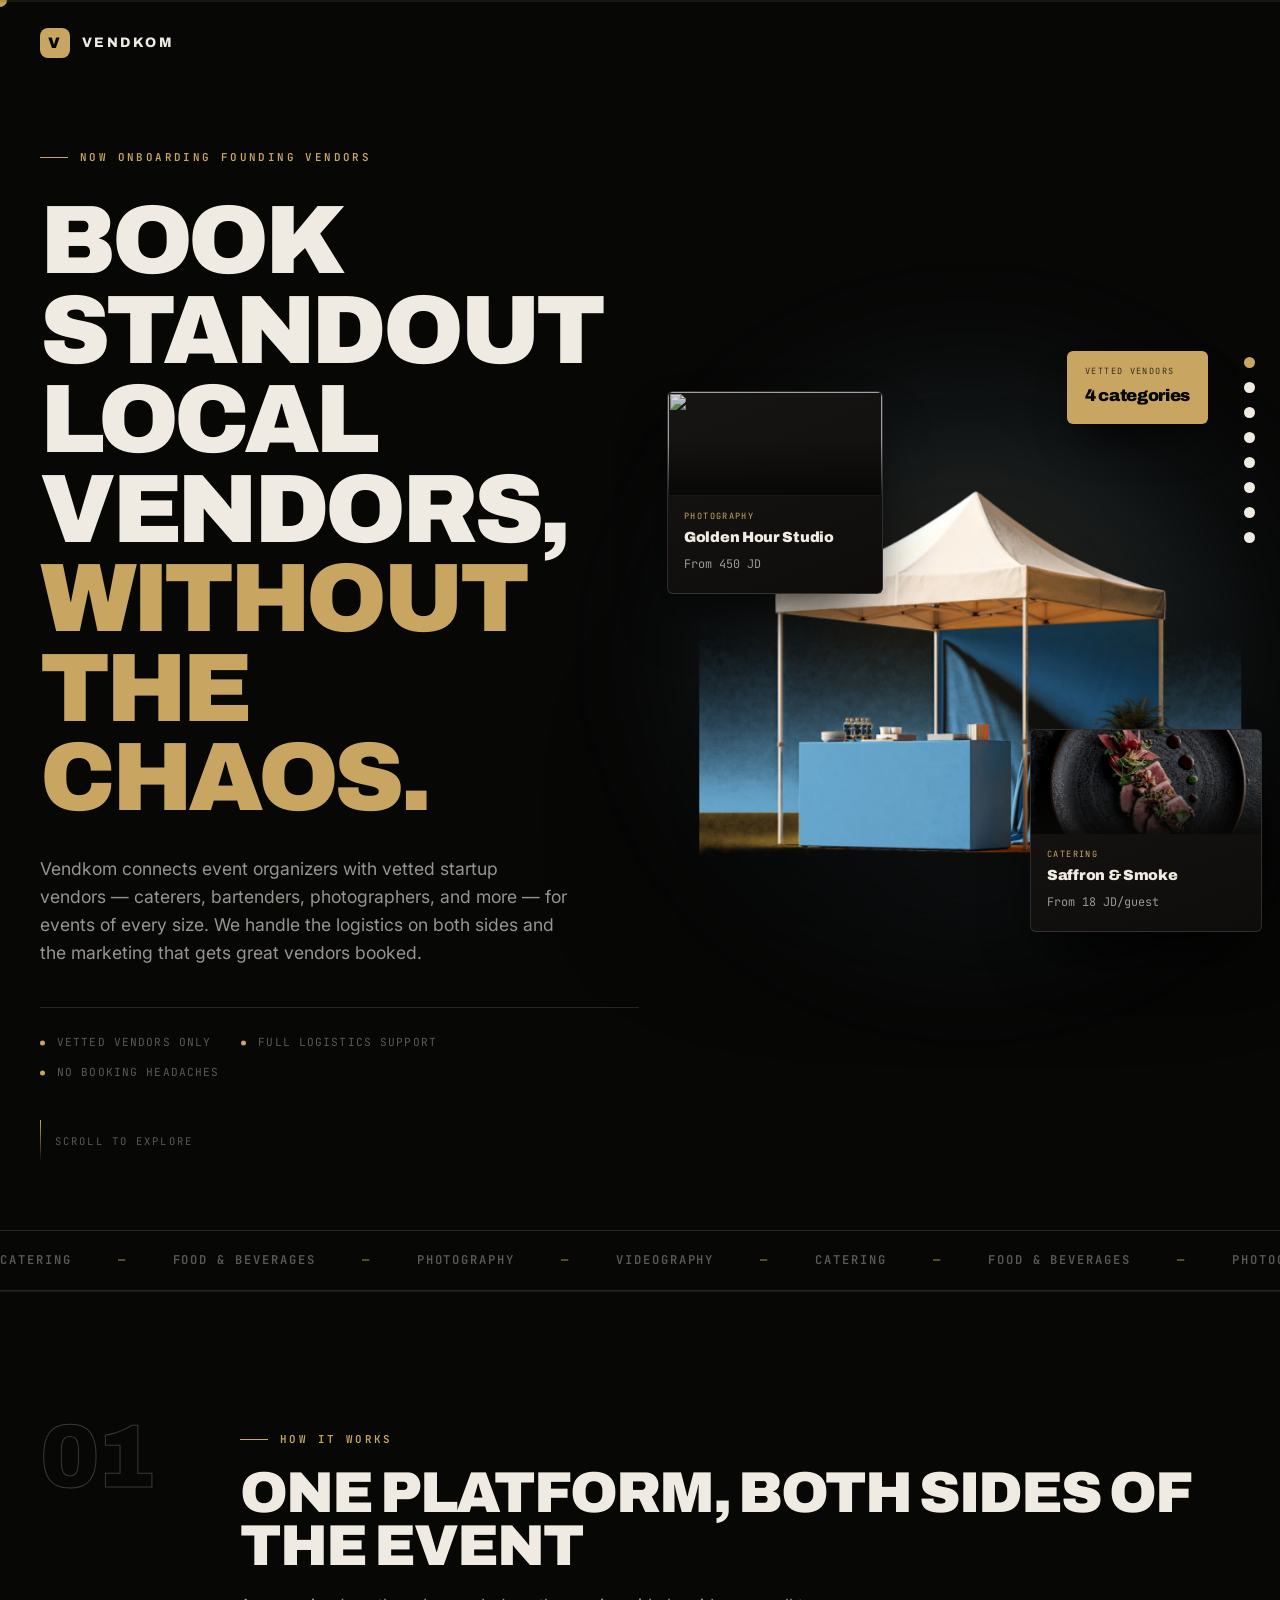
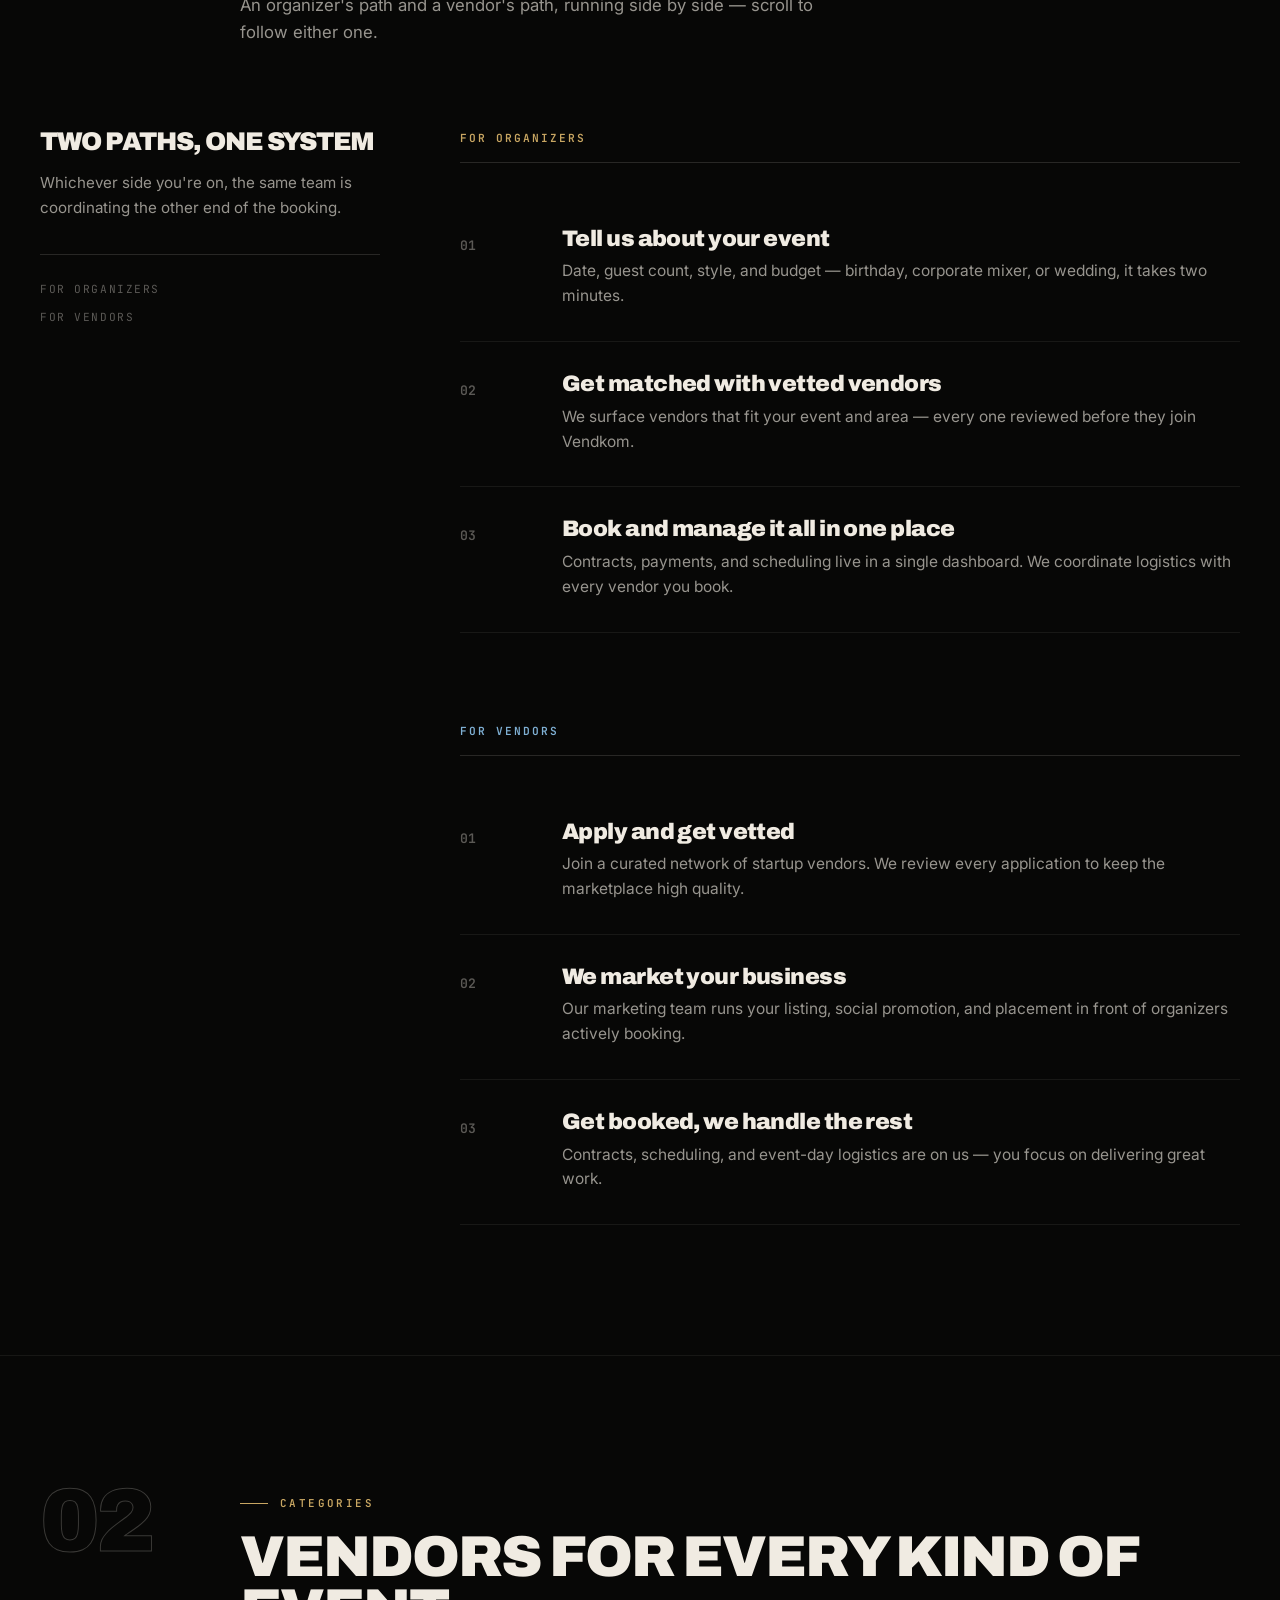
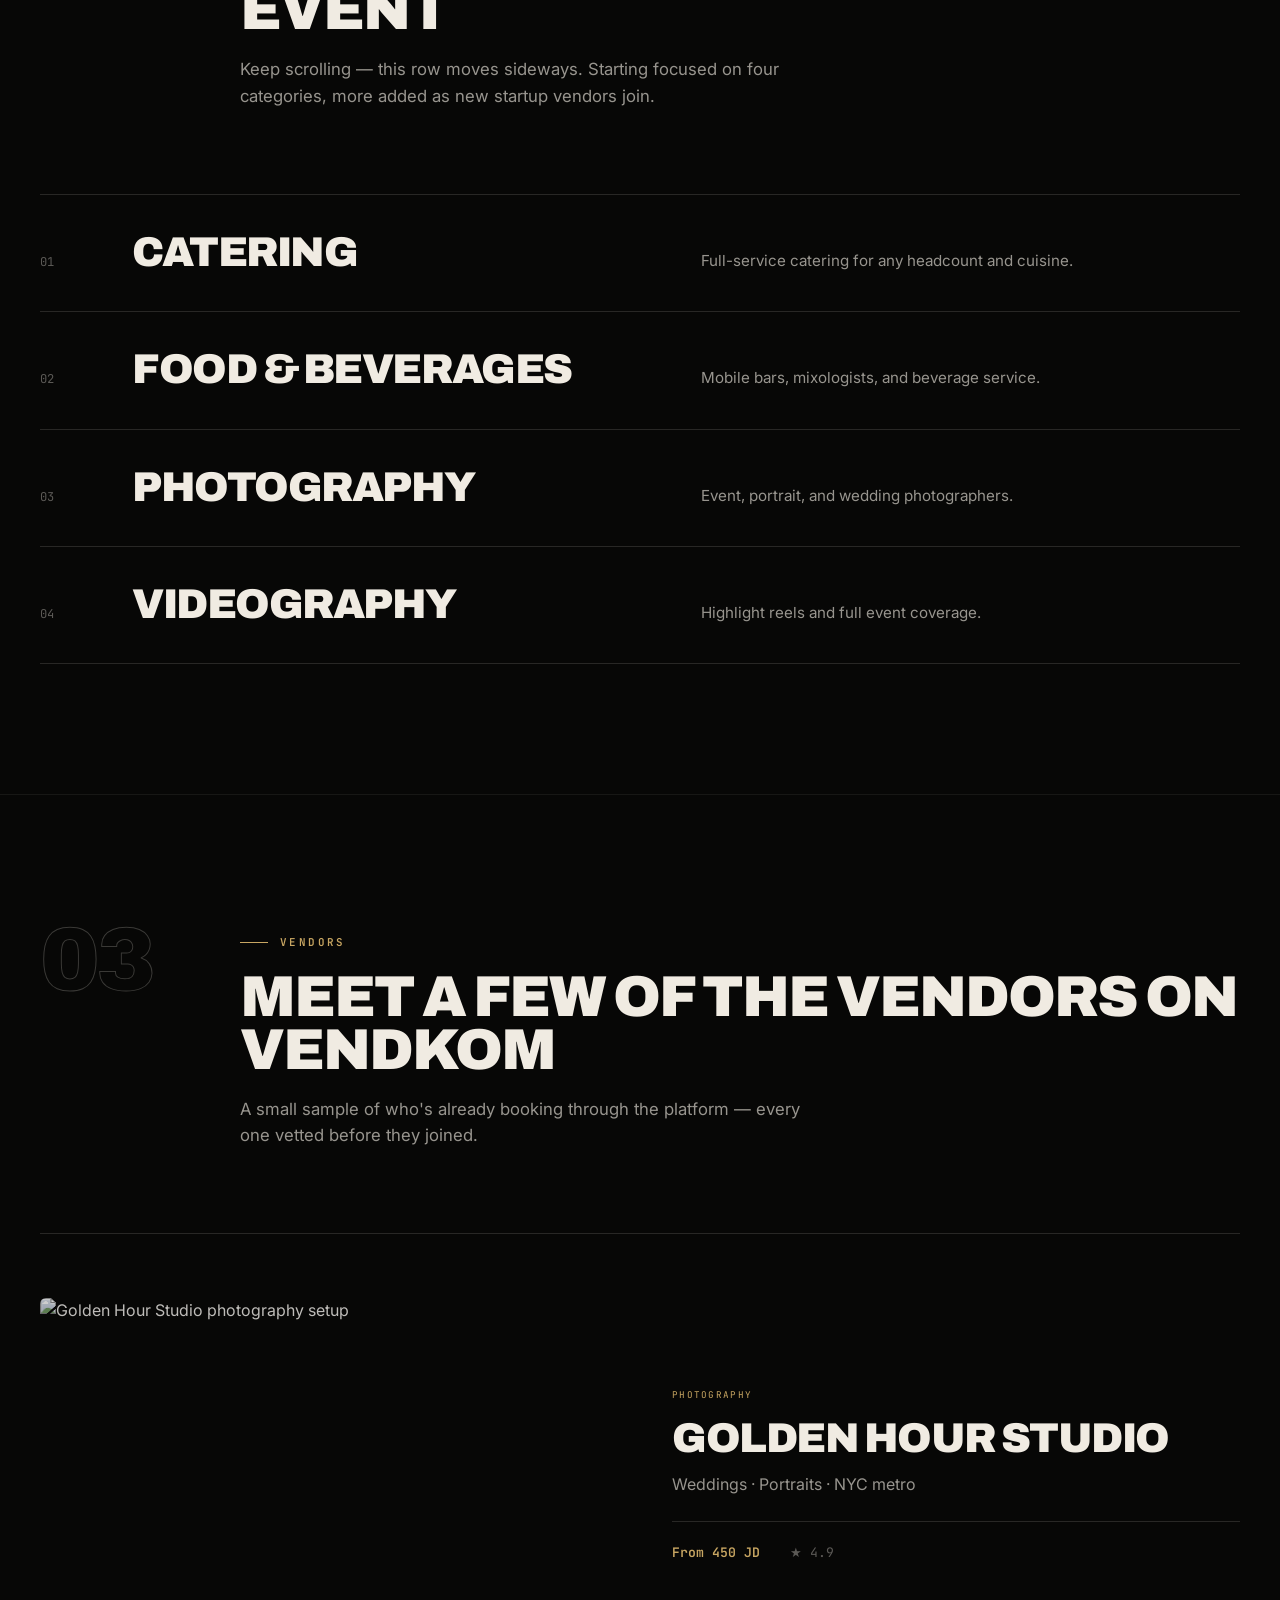
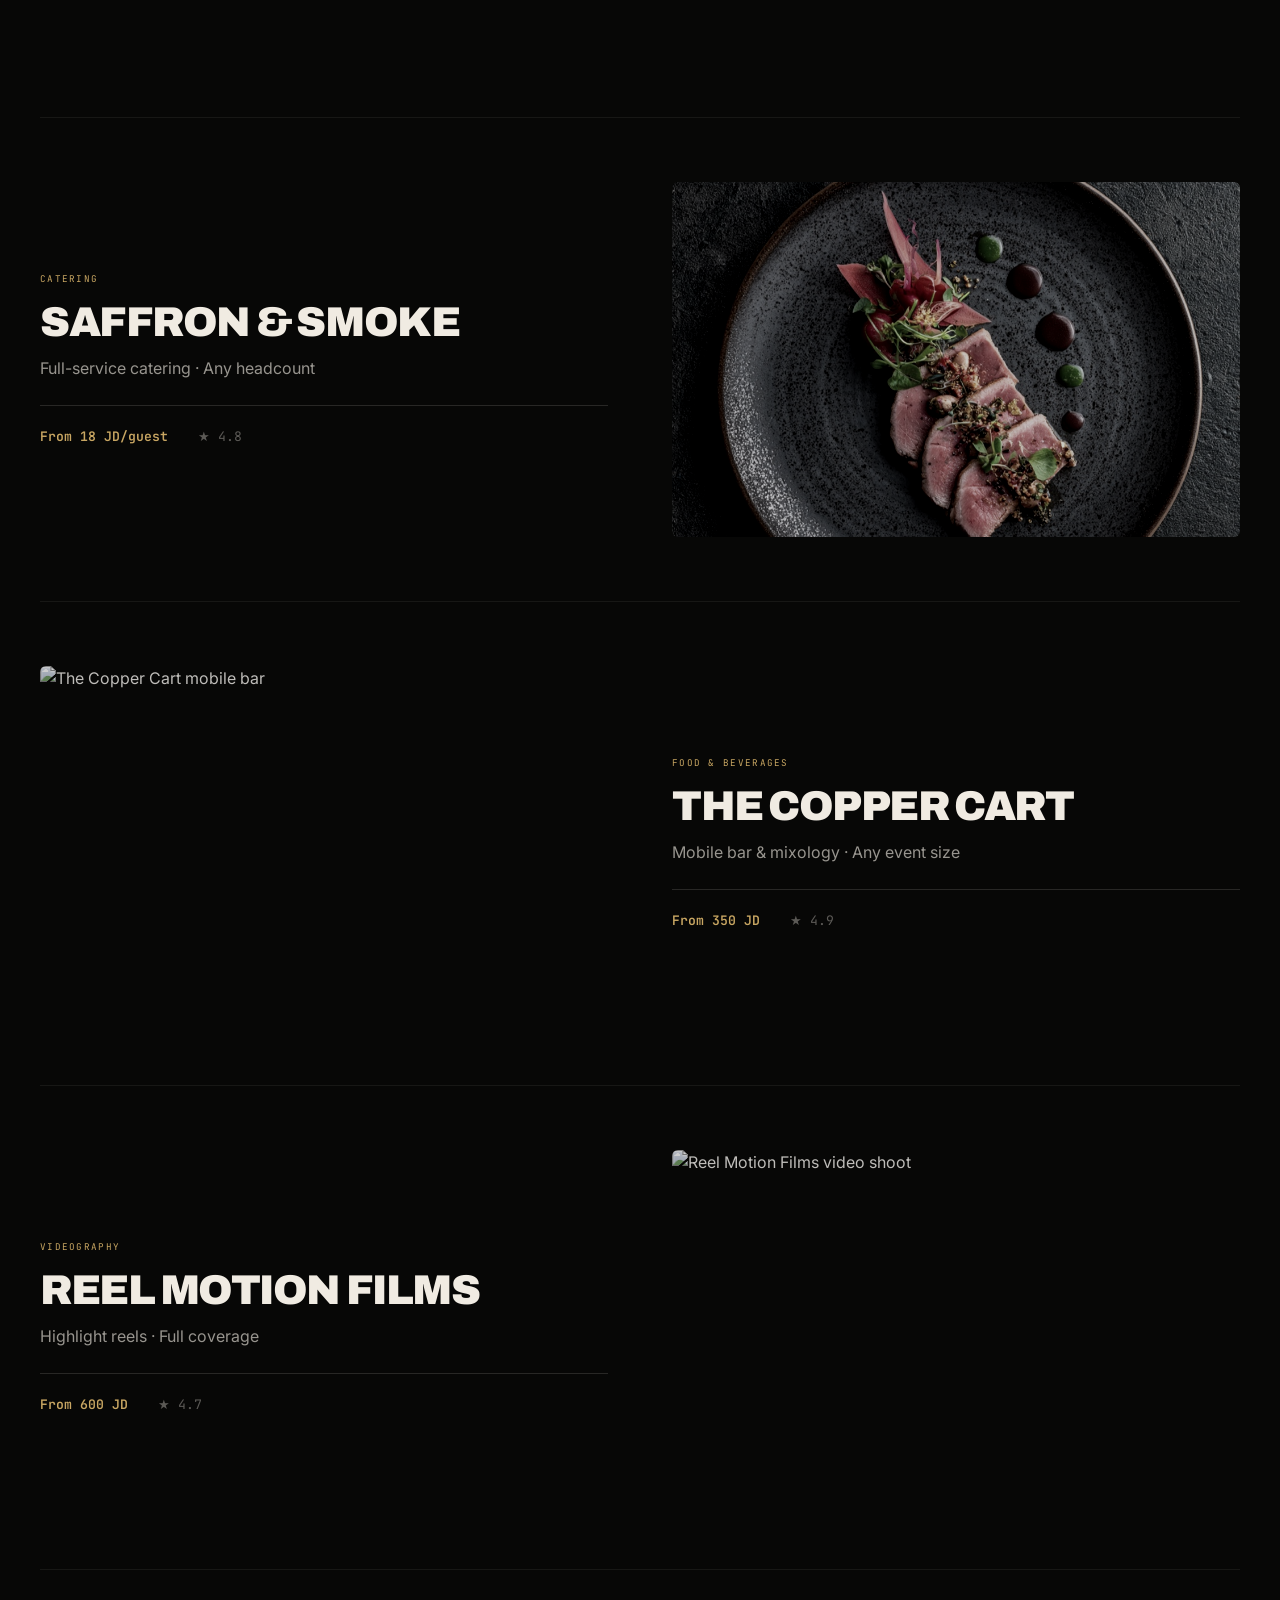
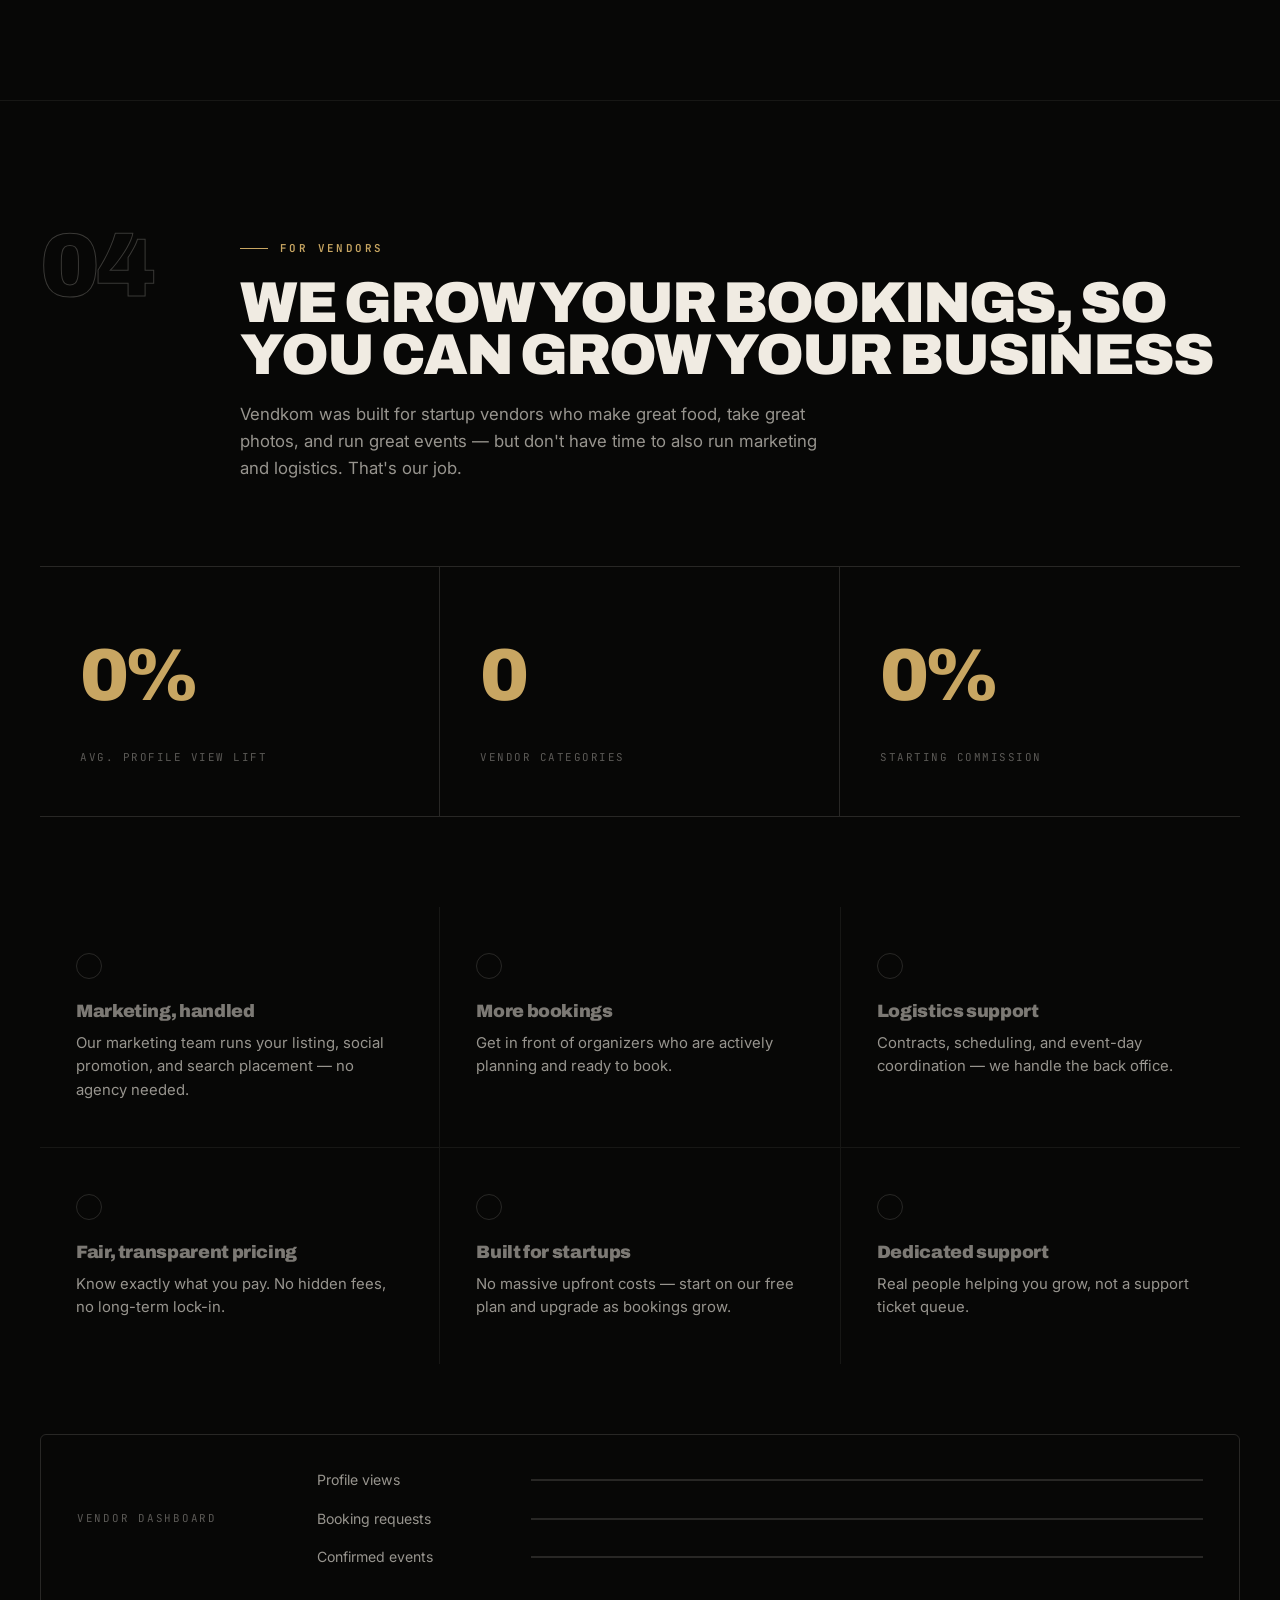
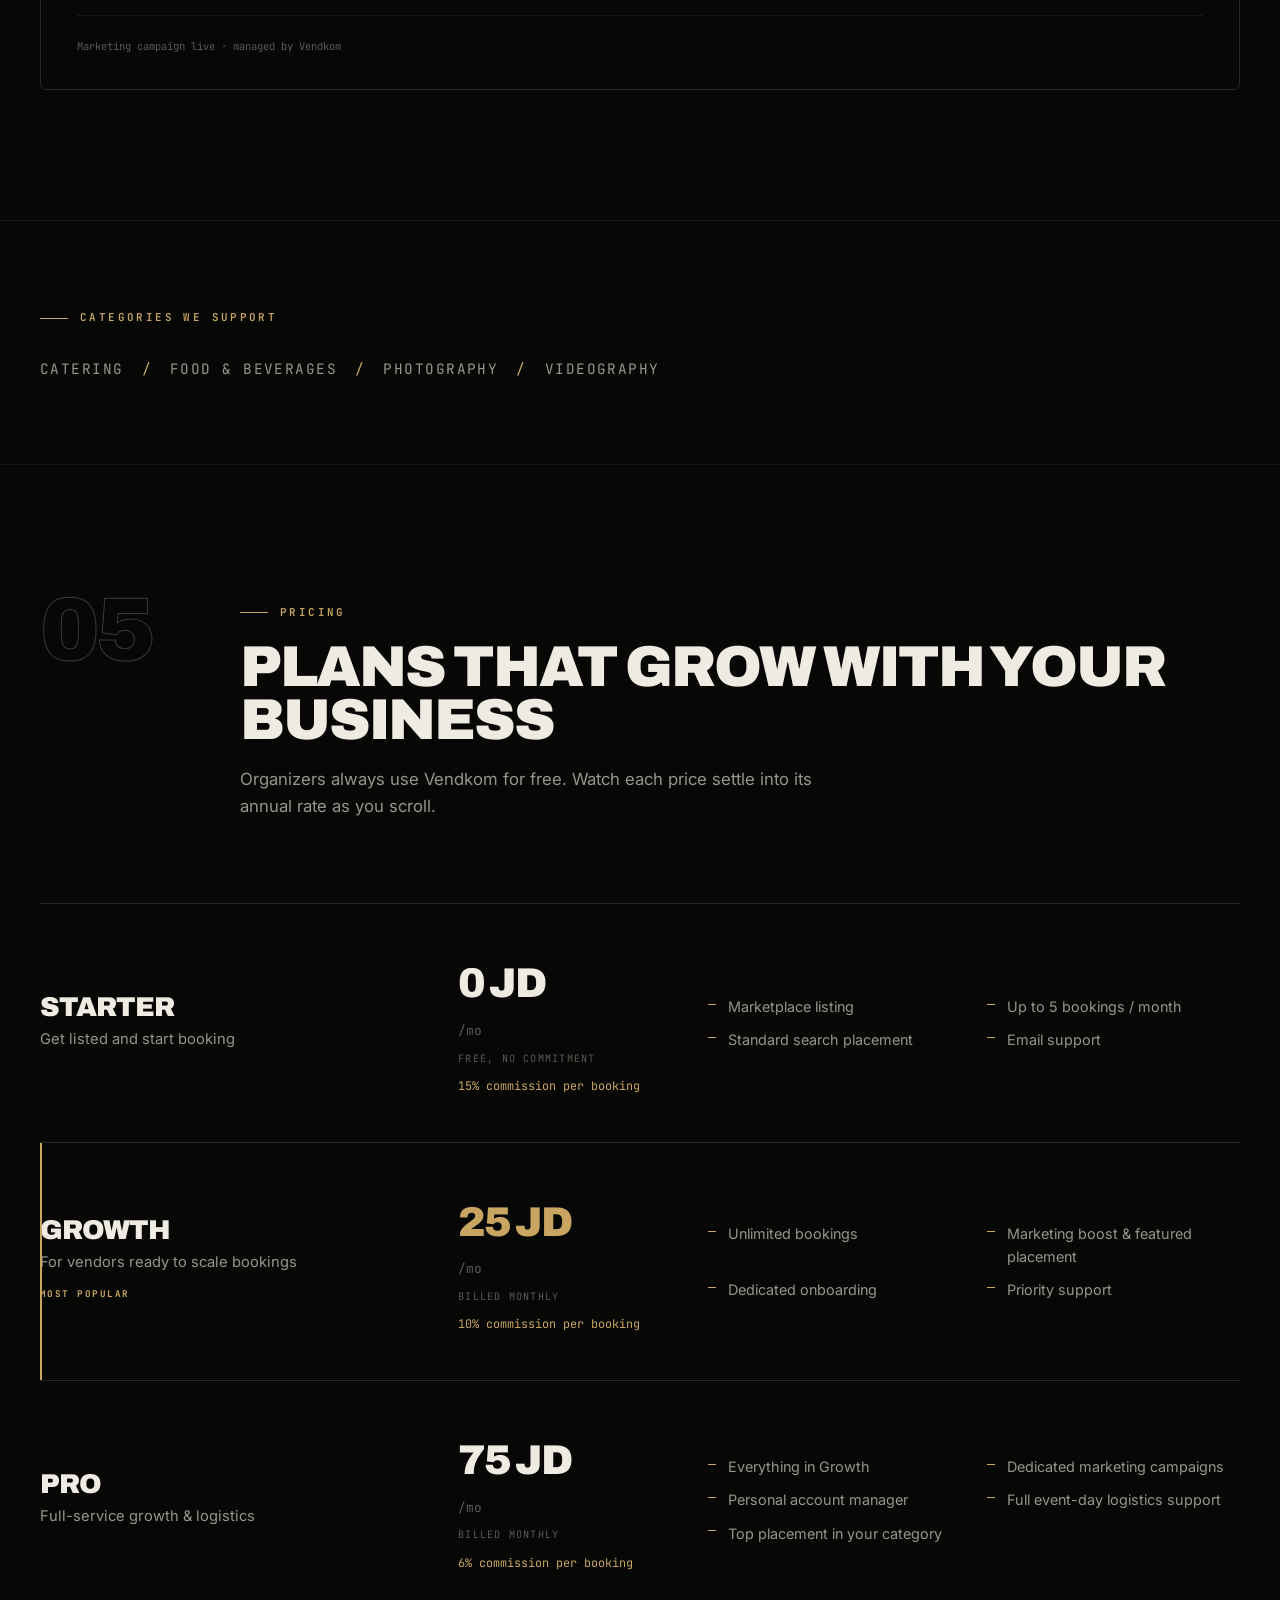
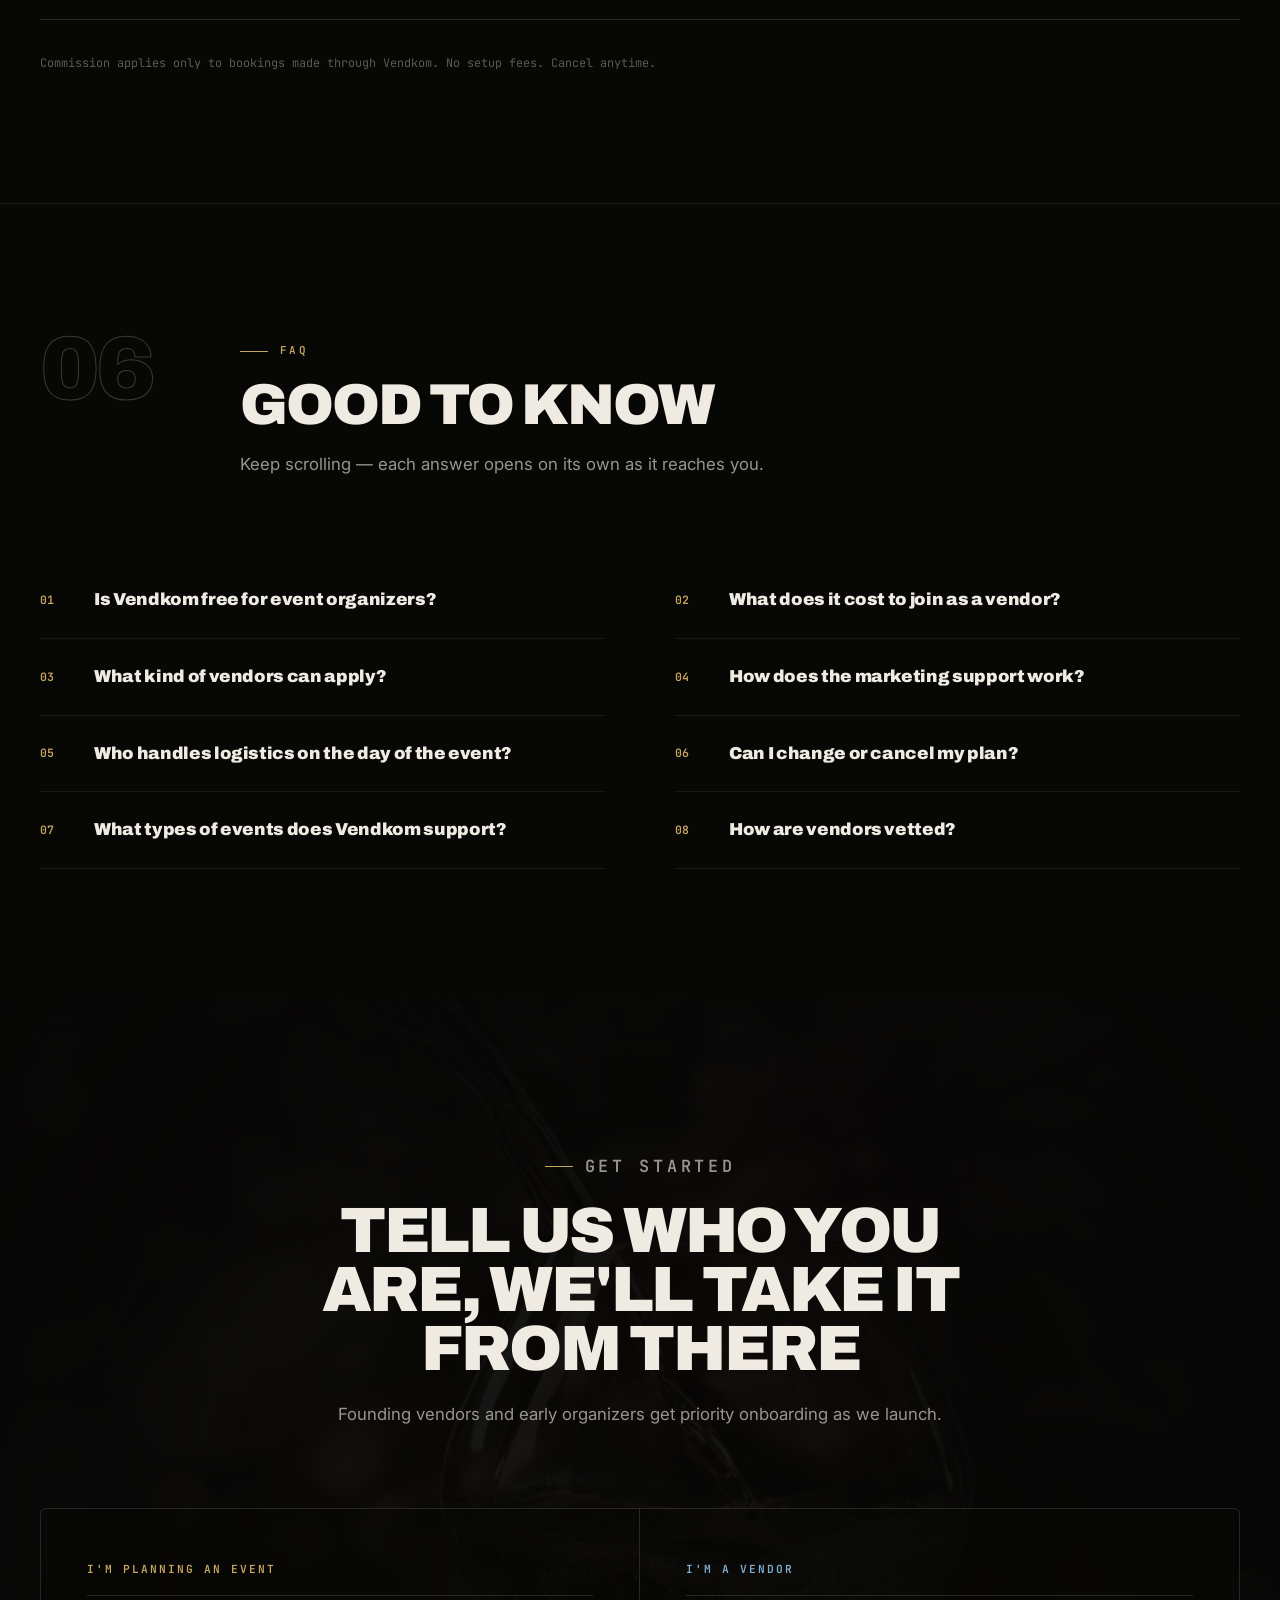
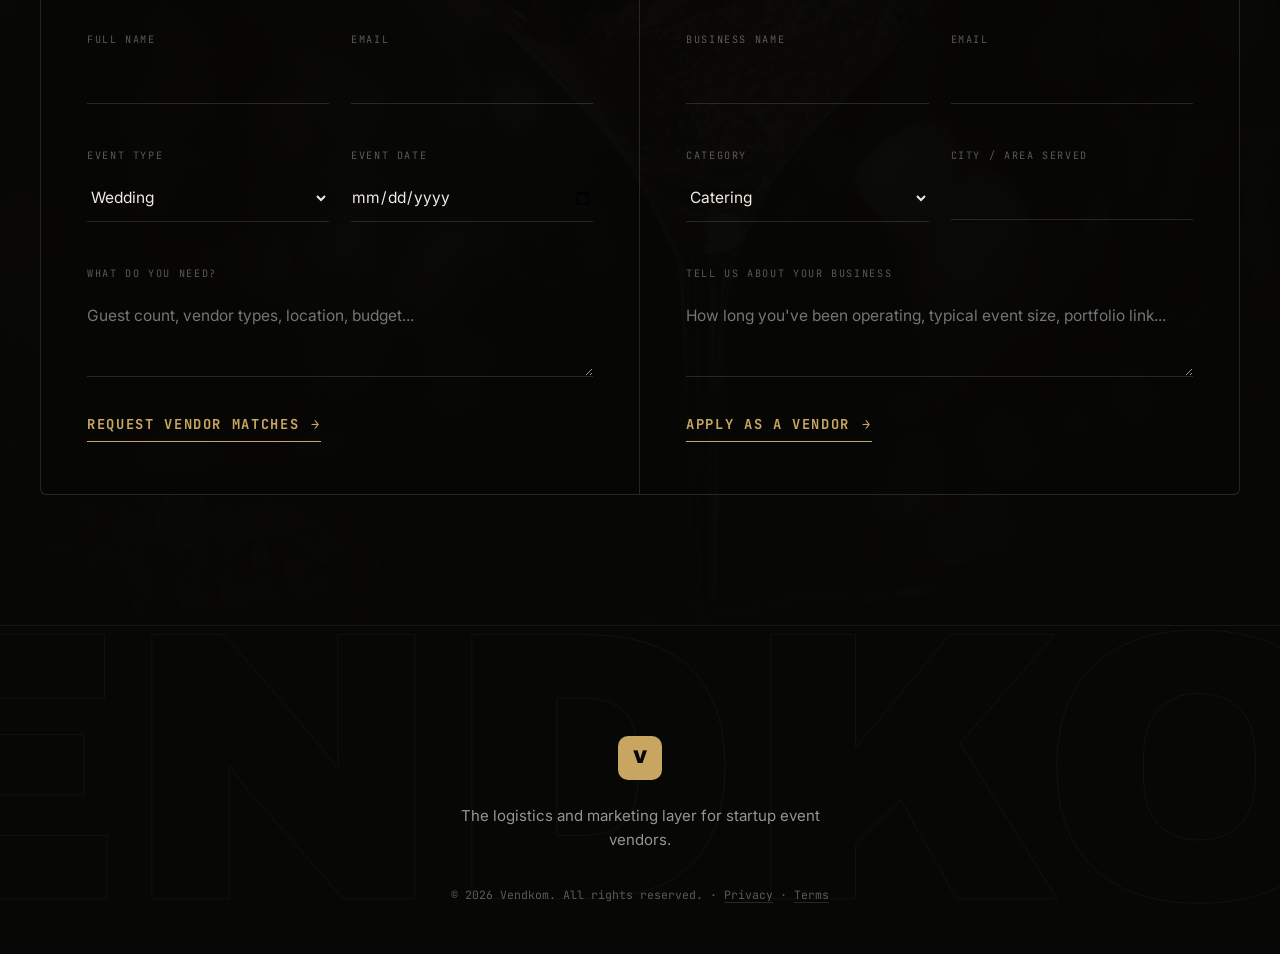
==== commit acf902cd: "Rework hero to the reference pattern: one big cursor-reactive subject The Vegtopia and Step-Into-Won" ====
--- a/index.html
+++ b/index.html
@@ -72,9 +72,6 @@
 
   <!-- ============ HERO ============ -->
   <section class="hero" id="top">
-    <!-- Furthest depth plane: the booth sits far behind the deck and drifts
-         least of the three layers, so it reads as distance. -->
-    <img class="hero-backdrop" id="heroBackdrop" src="assets/images/hero-booth-cutout.webp" alt="" aria-hidden="true">
     <div class="shell hero-grid">
       <div class="hero-copy">
         <p class="kicker">Now onboarding founding vendors</p>
@@ -92,44 +89,40 @@
         <div class="scroll-cue"><span class="line" aria-hidden="true"></span>Scroll to explore</div>
       </div>
 
-      <!-- Real listings on separate Z planes inside one perspective.
-           Cursor drives the whole deck's rotation plus per-card parallax. -->
-      <div class="deck-stage" id="deckStage" aria-hidden="true">
-        <div class="deck-glow"></div>
-        <div class="deck" id="deck">
-          <article class="deck-card" data-depth="-260">
-            <div class="deck-card-media">
-              <img src="https://picsum.photos/seed/vendkom-bar-1/640/480" alt="" loading="lazy">
-            </div>
-            <div class="deck-card-body">
-              <div class="deck-row"><span class="deck-tag">Food &amp; Beverages</span><span class="deck-rating">★ 4.9</span></div>
-              <h3>The Copper Cart</h3>
-              <p>Mobile bar &amp; mixology · Any event size</p>
-              <span class="deck-price">From 350 JD</span>
-            </div>
-          </article>
-          <article class="deck-card" data-depth="-110">
-            <div class="deck-card-media">
+      <!-- The subject. Full strength, cursor-reactive: the whole stage tilts in
+           3D, the booth itself counter-drifts, and the light behind it tracks
+           the pointer. Small listing cards sit at its edge. -->
+      <div class="subject-stage" id="subjectStage" aria-hidden="true">
+        <div class="subject-glow" id="subjectGlow"></div>
+        <div class="subject-3d" id="subject3d">
+          <img class="subject-img" id="subjectImg" src="assets/images/hero-booth-cutout.webp" alt="">
+
+          <div class="float-card" data-depth="70">
+            <div class="float-media">
               <img src="assets/images/hero-plated-dish.jpg" alt="" loading="lazy">
             </div>
-            <div class="deck-card-body">
-              <div class="deck-row"><span class="deck-tag">Catering</span><span class="deck-rating">★ 4.8</span></div>
+            <div class="float-body">
+              <span class="float-tag">Catering</span>
               <h3>Saffron &amp; Smoke</h3>
-              <p>Full-service catering · Any headcount</p>
-              <span class="deck-price">From 18 JD/guest</span>
-            </div>
-          </article>
-          <article class="deck-card" data-depth="40">
-            <div class="deck-card-media">
-              <img src="https://picsum.photos/seed/vendkom-photo-1/640/480" alt="" loading="lazy">
-            </div>
-            <div class="deck-card-body">
-              <div class="deck-row"><span class="deck-tag">Photography</span><span class="deck-rating">★ 4.9</span></div>
+              <span class="float-price">From 18 JD/guest</span>
+            </div>
+          </div>
+
+          <div class="float-card float-card-b" data-depth="120">
+            <div class="float-media">
+              <img src="https://picsum.photos/seed/vendkom-photo-1/400/300" alt="" loading="lazy">
+            </div>
+            <div class="float-body">
+              <span class="float-tag">Photography</span>
               <h3>Golden Hour Studio</h3>
-              <p>Weddings · Portraits · NYC metro</p>
-              <span class="deck-price">From 450 JD</span>
-            </div>
-          </article>
+              <span class="float-price">From 450 JD</span>
+            </div>
+          </div>
+
+          <div class="float-chip" data-depth="150">
+            <span class="chip-k">Vetted vendors</span>
+            <span class="chip-v">4 categories</span>
+          </div>
         </div>
       </div>
     </div>
--- a/css/style.css
+++ b/css/style.css
@@ -156,20 +156,6 @@
   padding: 140px 0 0;
   overflow: hidden;
 }
-/* Deepest hero layer — large, dim and desaturated so it reads as atmosphere
-   behind the deck rather than a competing subject. */
-.hero-backdrop {
-  position: absolute;
-  right: -6%; top: 46%;
-  width: min(58vw, 900px);
-  transform: translateY(-50%);
-  opacity: 0.11;
-  filter: grayscale(0.4) blur(1.5px);
-  pointer-events: none;
-  user-select: none;
-  z-index: 0;
-  will-change: transform;
-}
 .hero-grid {
   display: grid;
   grid-template-columns: minmax(0, 1.05fr) minmax(0, 0.95fr);
@@ -217,62 +203,101 @@
 }
 @keyframes cue-drip { to { top: 42px; } }
 
-/* ---------- The 3D deck: real listings on separate Z planes ---------- */
-.deck-stage {
+/* ---------- The subject: one large object, cursor-reactive in real 3D ----------
+   The stage owns the perspective; .subject-3d is the thing that rotates, and
+   everything inside it sits on its own translateZ plane so they separate as
+   it turns. The light behind tracks the pointer independently. */
+.subject-stage {
   position: relative;
-  height: min(74vh, 620px);
-  perspective: 1500px;
-  perspective-origin: 50% 45%;
+  height: min(78vh, 660px);
+  perspective: 1400px;
+  perspective-origin: 50% 50%;
   z-index: 1;
 }
-.deck-glow {
-  position: absolute; top: 46%; left: 50%;
-  width: 130%; aspect-ratio: 1;
-  transform: translate(-50%, -50%);
-  background: radial-gradient(circle, rgba(200,166,98,0.20) 0%, rgba(127,176,212,0.08) 45%, transparent 70%);
-  filter: blur(50px);
+.subject-glow {
+  position: absolute; top: 50%; left: 50%;
+  width: 125%; aspect-ratio: 1;
+  margin: -62.5% 0 0 -62.5%;
+  background: radial-gradient(circle, rgba(200,166,98,0.30) 0%, rgba(127,176,212,0.12) 42%, transparent 68%);
+  filter: blur(56px);
   pointer-events: none;
-}
-.deck {
+  will-change: transform;
+}
+.subject-3d {
   position: absolute; inset: 0;
   transform-style: preserve-3d;
   will-change: transform;
 }
-.deck-card {
+.subject-img {
   position: absolute;
   left: 50%; top: 50%;
-  width: min(330px, 74%);
-  margin: -190px 0 0 -165px;
+  width: 100%;
+  max-width: 660px;
+  transform: translate(-50%, -50%);
+  filter: drop-shadow(0 50px 70px rgba(0,0,0,0.75));
+  user-select: none;
+  will-change: transform;
+}
+
+/* Small listing cards pinned to the subject's edge, each on a nearer plane */
+.float-card {
+  position: absolute;
+  width: 232px;
+  right: -4%; bottom: 8%;
   background: linear-gradient(160deg, var(--black-3), var(--black-2));
   border: 1px solid var(--rule);
   border-radius: 6px;
   overflow: hidden;
-  transform-style: preserve-3d;
+  box-shadow: 0 30px 60px -18px rgba(0,0,0,0.9);
   will-change: transform;
-  box-shadow: 0 40px 70px -20px rgba(0, 0, 0, 0.85);
-}
-.deck-card-media { height: 168px; overflow: hidden; position: relative; }
-.deck-card-media img {
+}
+.float-card-b { right: auto; left: -6%; bottom: auto; top: 10%; width: 216px; }
+.float-media { height: 104px; overflow: hidden; position: relative; }
+.float-media img {
   width: 100%; height: 100%; object-fit: cover;
-  filter: grayscale(0.45) brightness(0.8) contrast(1.08);
-}
-.deck-card-media::after {
+  filter: grayscale(0.4) brightness(0.82) contrast(1.08);
+}
+.float-media::after {
   content: ''; position: absolute; inset: 0;
-  background: linear-gradient(180deg, transparent 40%, rgba(7,7,6,0.85) 100%);
-}
-.deck-card-body { padding: 20px 22px 24px; }
-.deck-row {
-  display: flex; align-items: center; justify-content: space-between;
-  margin-bottom: 12px;
-}
+  background: linear-gradient(180deg, transparent 45%, rgba(7,7,6,0.9) 100%);
+}
+.float-body { padding: 14px 16px 17px; }
+.float-tag {
+  display: block;
+  font-family: var(--font-mono); font-size: 0.54rem;
+  text-transform: uppercase; letter-spacing: 0.16em;
+  color: var(--gold); margin-bottom: 7px;
+}
+.float-card h3 { font-size: 0.92rem; letter-spacing: -0.02em; margin-bottom: 6px; }
+.float-price { font-family: var(--font-mono); font-size: 0.74rem; color: var(--bone-mute); }
+
+.float-chip {
+  position: absolute;
+  right: 6%; top: 4%;
+  padding: 14px 18px;
+  border-radius: 6px;
+  background: var(--gold);
+  color: var(--black);
+  will-change: transform;
+  box-shadow: 0 24px 44px -16px rgba(0,0,0,0.85);
+}
+.chip-k {
+  display: block;
+  font-family: var(--font-mono); font-size: 0.54rem;
+  text-transform: uppercase; letter-spacing: 0.16em;
+  opacity: 0.75;
+}
+.chip-v {
+  display: block;
+  font-family: var(--font-display); font-weight: 900;
+  font-size: 1.05rem; letter-spacing: -0.02em; margin-top: 4px;
+}
+
+/* Shared tag style still used by the vendor rows further down */
 .deck-tag {
   font-family: var(--font-mono); font-size: 0.58rem;
   text-transform: uppercase; letter-spacing: 0.14em; color: var(--gold);
 }
-.deck-rating { font-family: var(--font-mono); font-size: 0.72rem; color: var(--bone-faint); }
-.deck-card h3 { font-size: 1.05rem; letter-spacing: -0.02em; margin-bottom: 6px; }
-.deck-card p { font-size: 0.8rem; color: var(--bone-mute); margin-bottom: 14px; }
-.deck-price { font-family: var(--font-mono); font-weight: 600; font-size: 0.84rem; }
 
 /* Hero marquee */
 .category-marquee {
@@ -706,7 +731,7 @@
    ========================================================================== */
 @media (max-width: 1180px) {
   .hero-grid { grid-template-columns: 1fr; gap: 40px; }
-  .deck-stage { height: 460px; order: -1; }
+  .subject-stage { height: 500px; order: -1; }
   .sticky-split { grid-template-columns: 1fr; gap: 46px; }
   .sticky-side { position: static; }
   .plan { grid-template-columns: minmax(0, 1fr) 180px; gap: 34px; }
@@ -736,9 +761,11 @@
 @media (max-width: 640px) {
   .hero { padding-top: 116px; }
   .brand-mark { top: 20px; }
-  .deck-stage { height: 380px; }
-  .deck-card { width: 260px; margin: -160px 0 0 -130px; }
-  .deck-card-media { height: 130px; }
+  .subject-stage { height: 360px; }
+  .float-card { width: 176px; right: -2%; }
+  .float-card-b { display: none; }
+  .float-media { height: 76px; }
+  .float-chip { padding: 10px 13px; right: 2%; }
   .form-row { grid-template-columns: 1fr; }
   .gs-block { padding: 38px 24px; }
   .plan { grid-template-columns: 1fr; gap: 22px; }
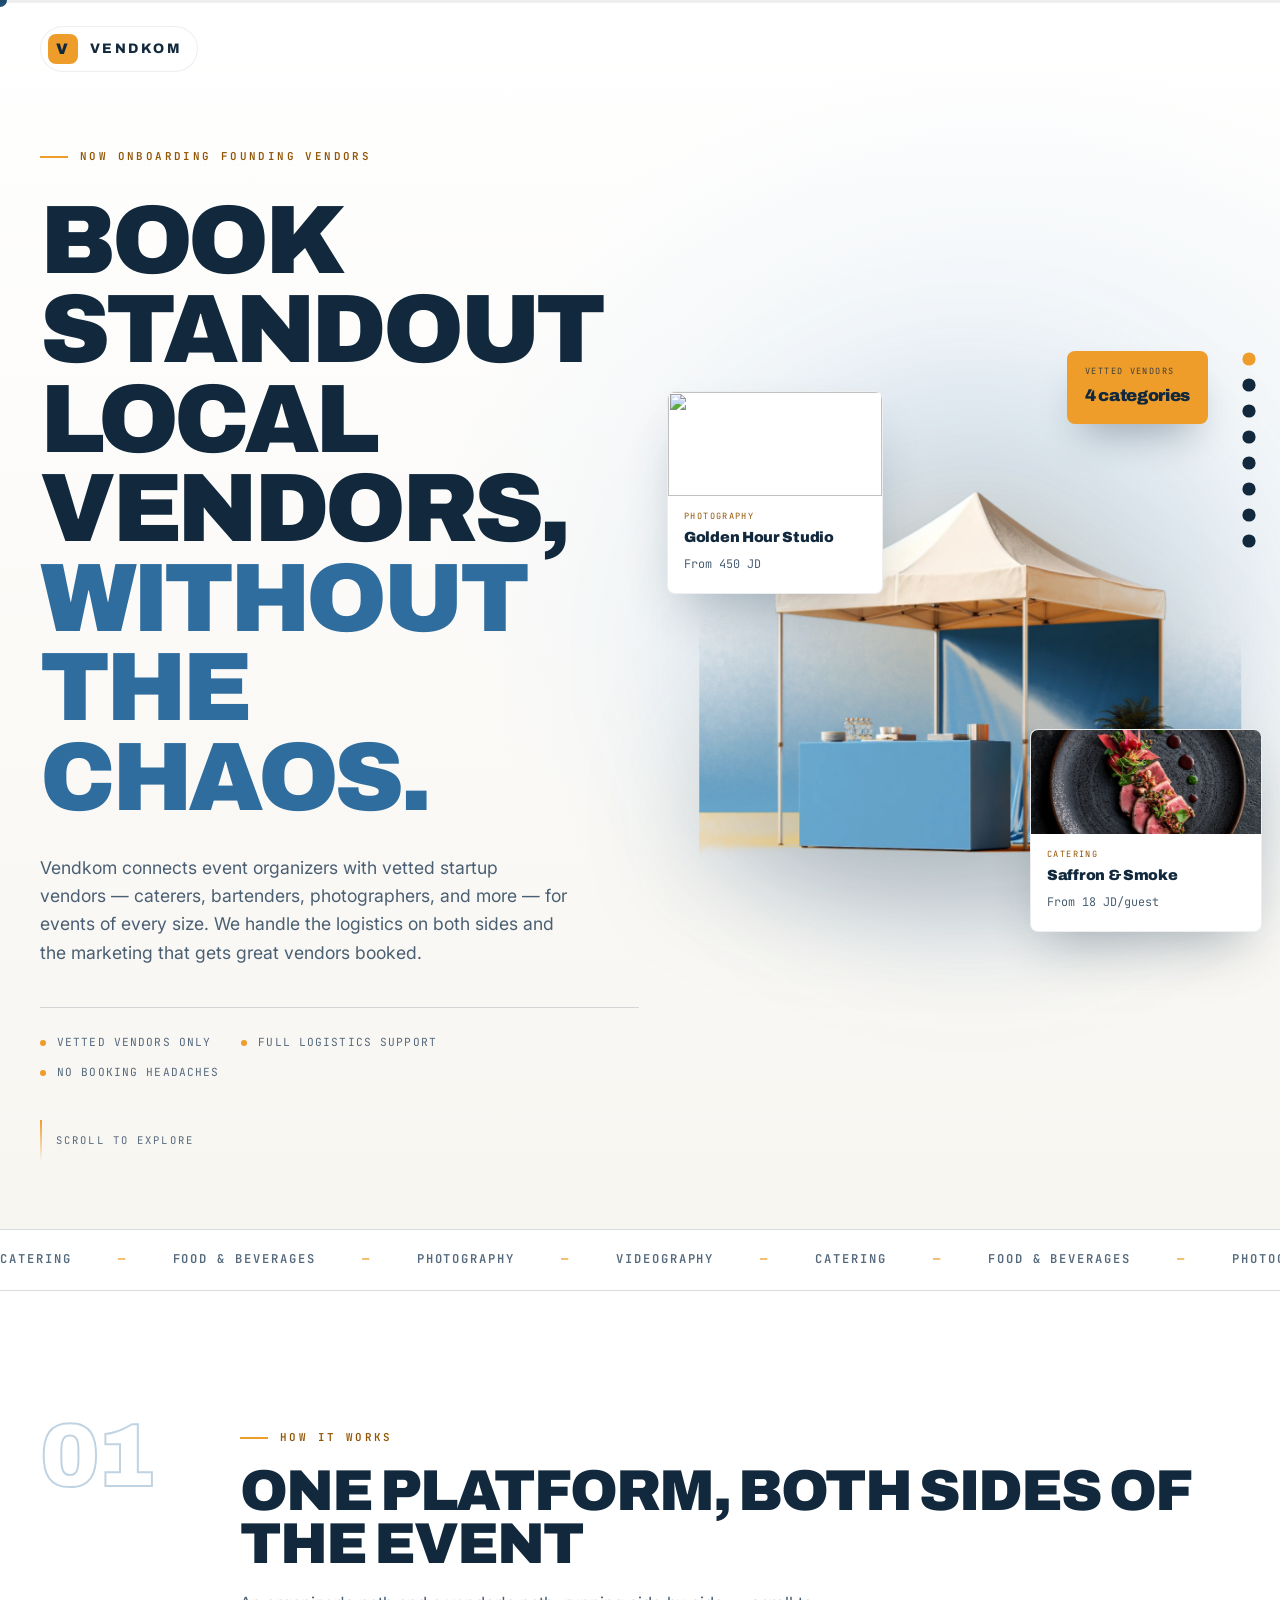
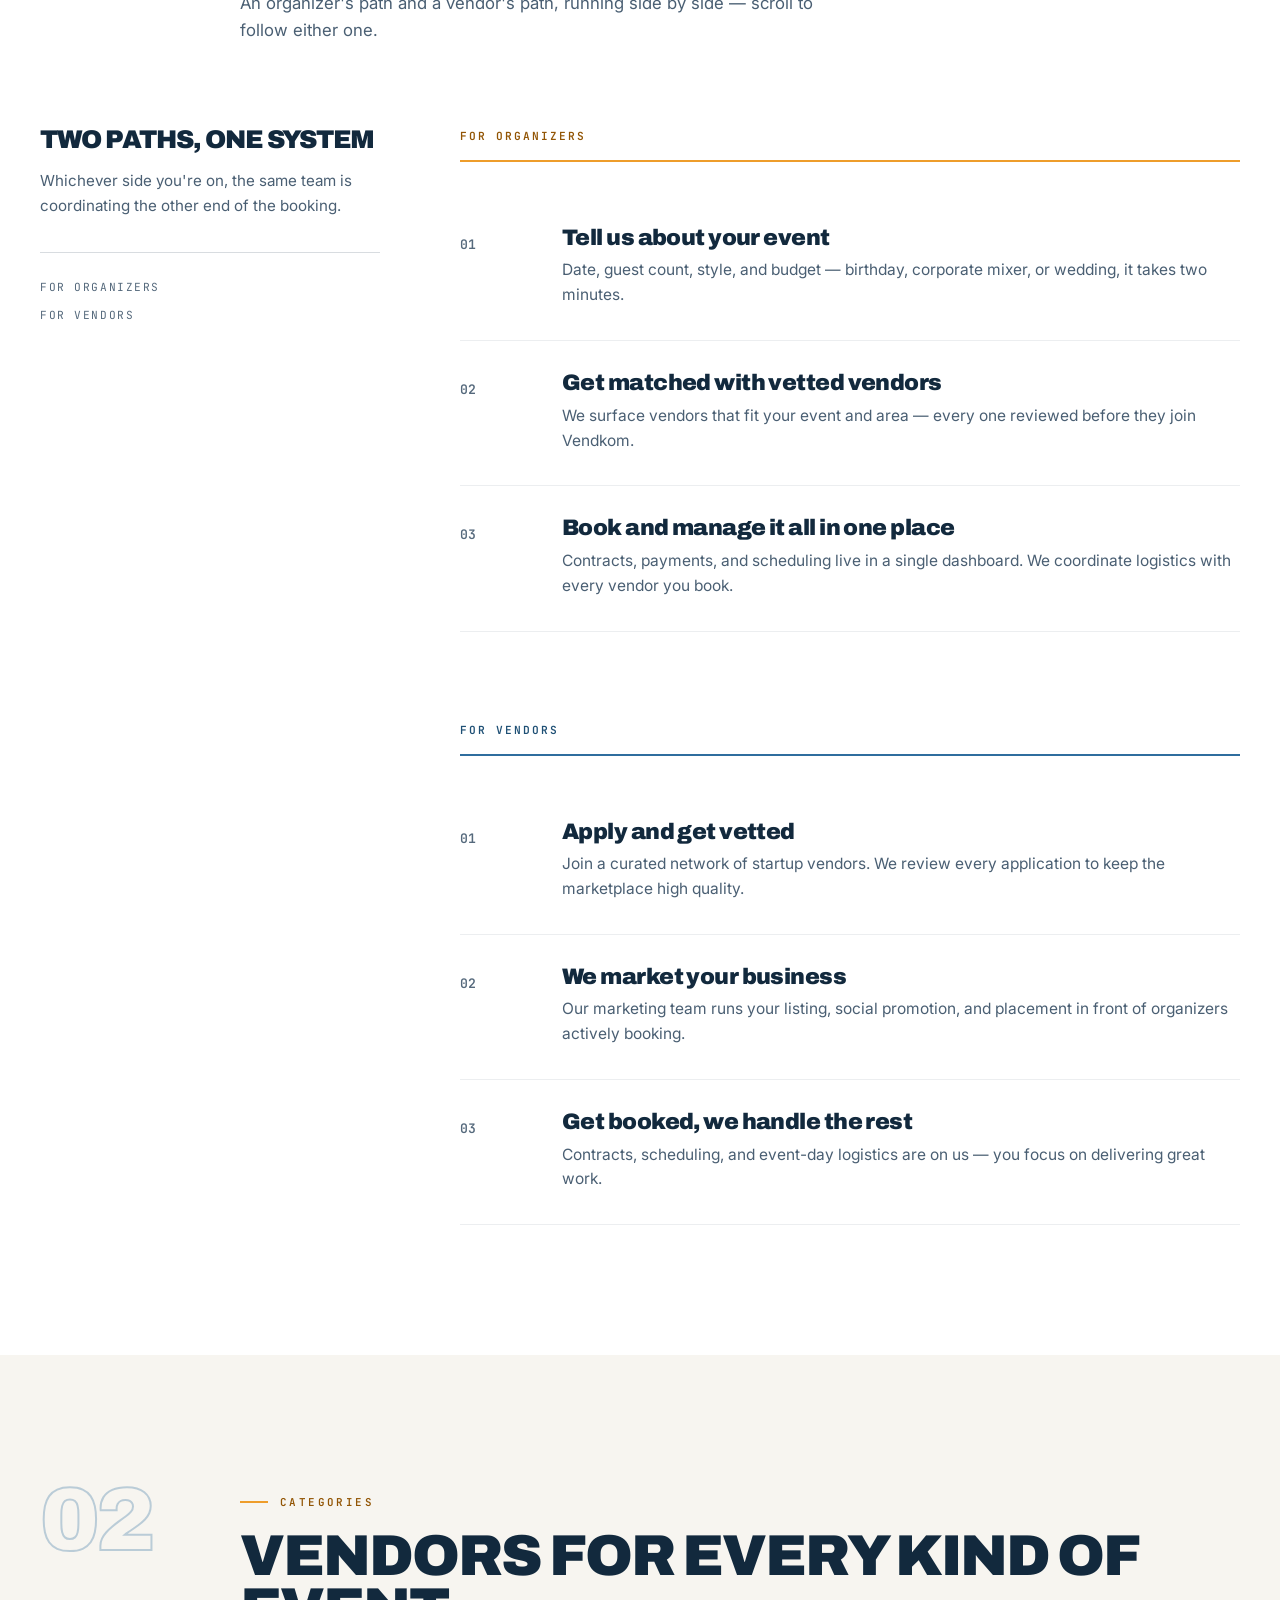
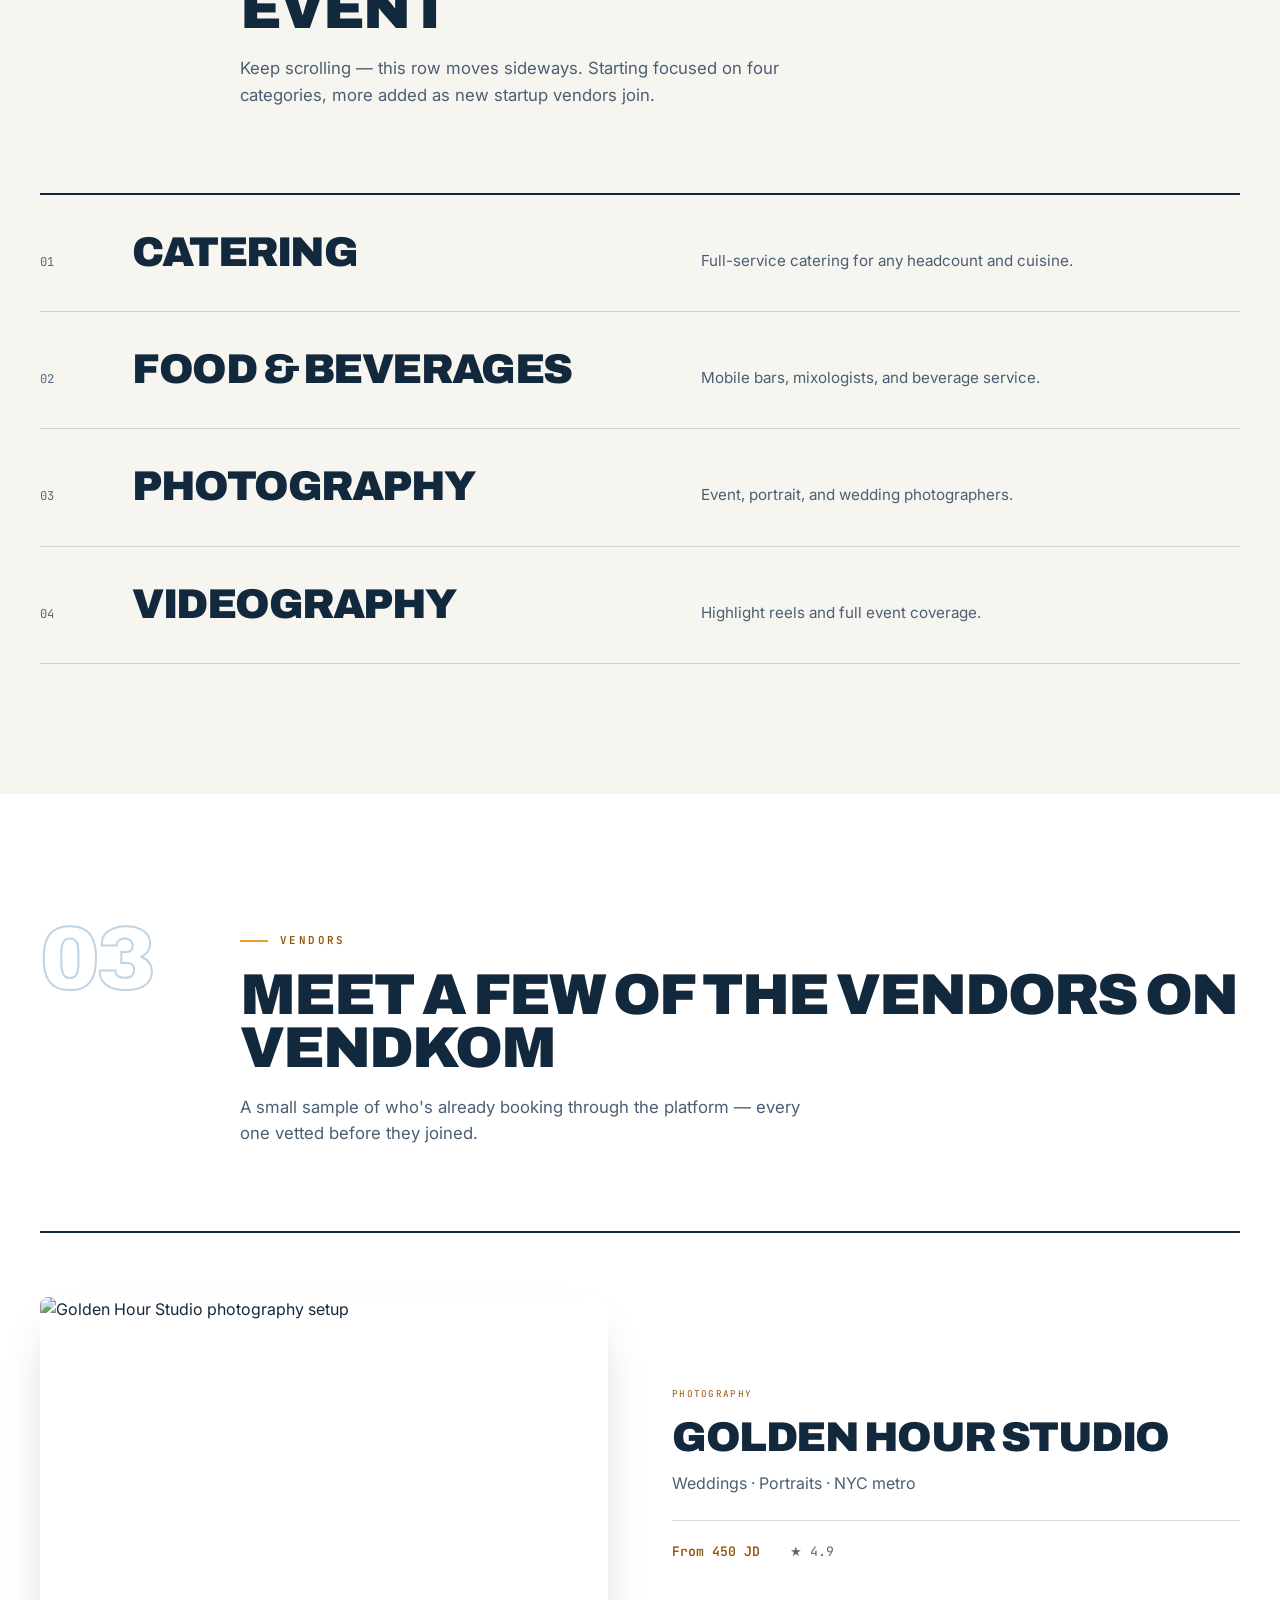
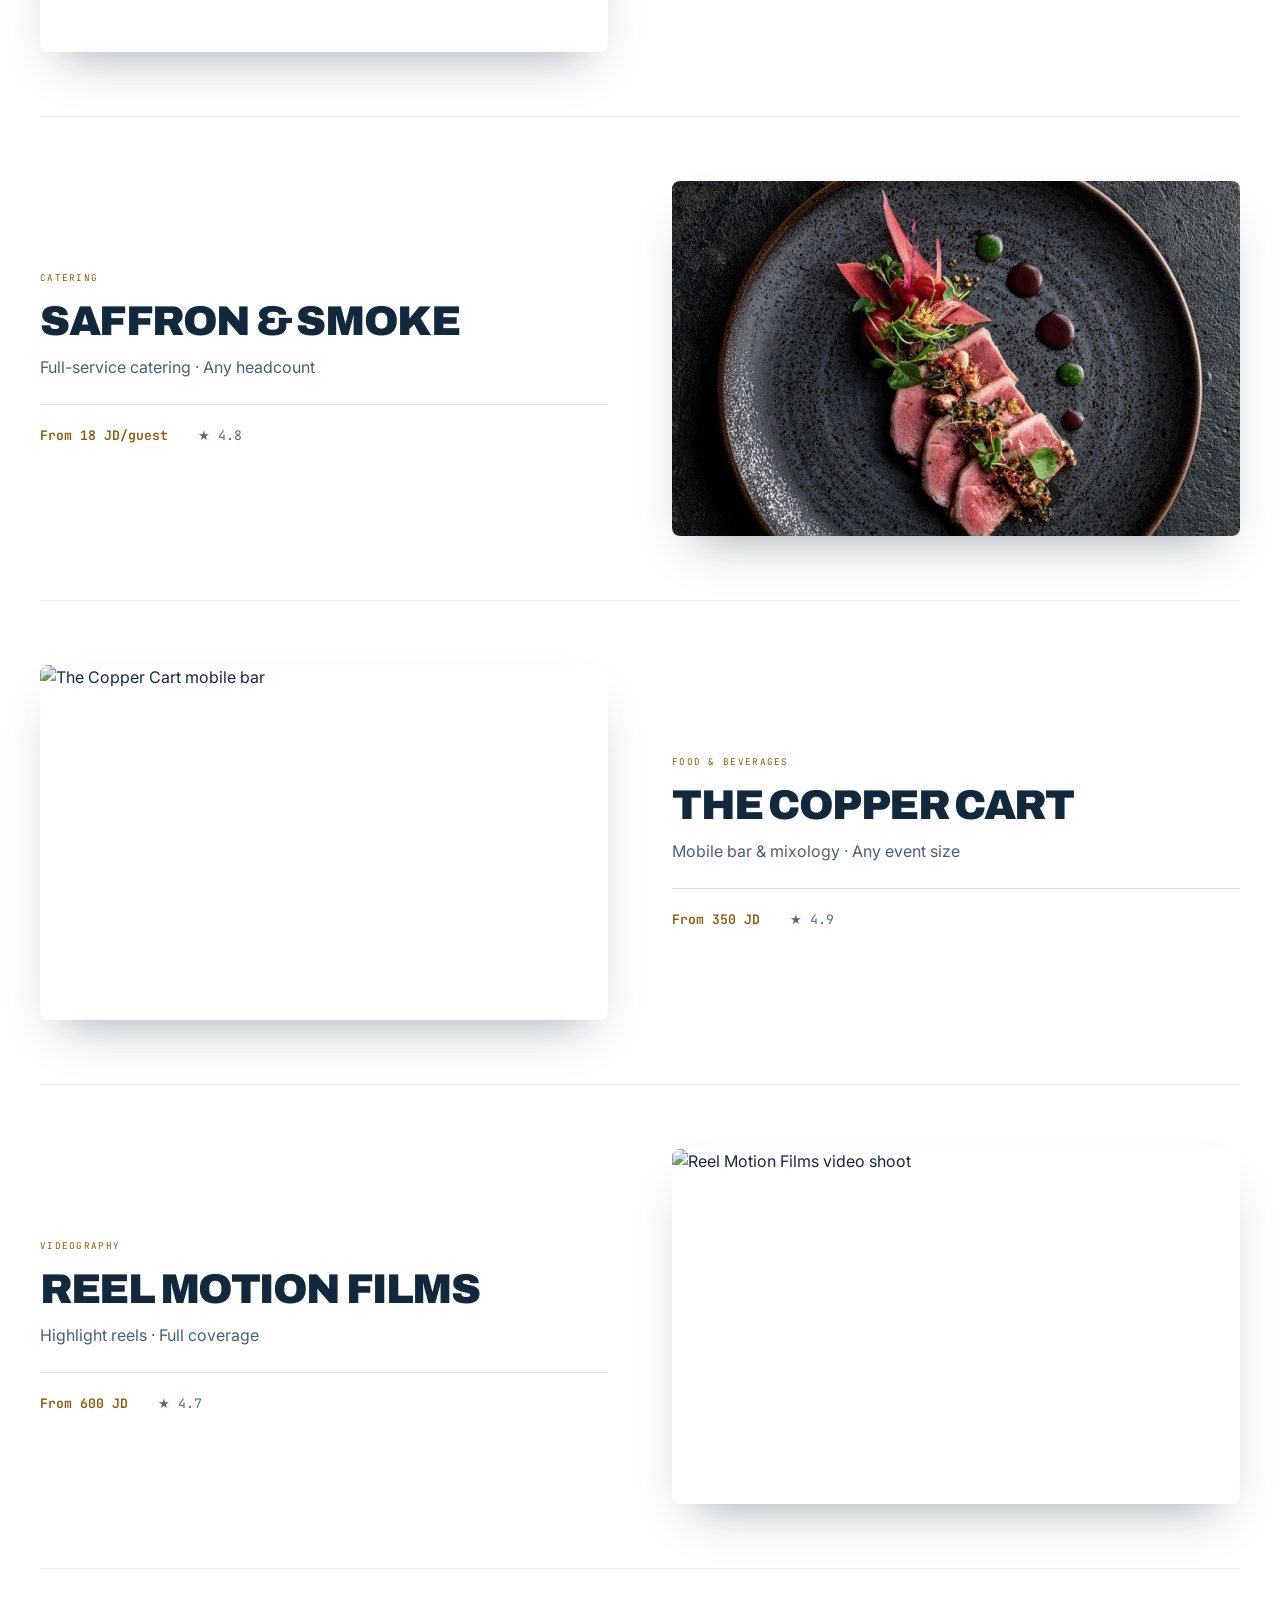
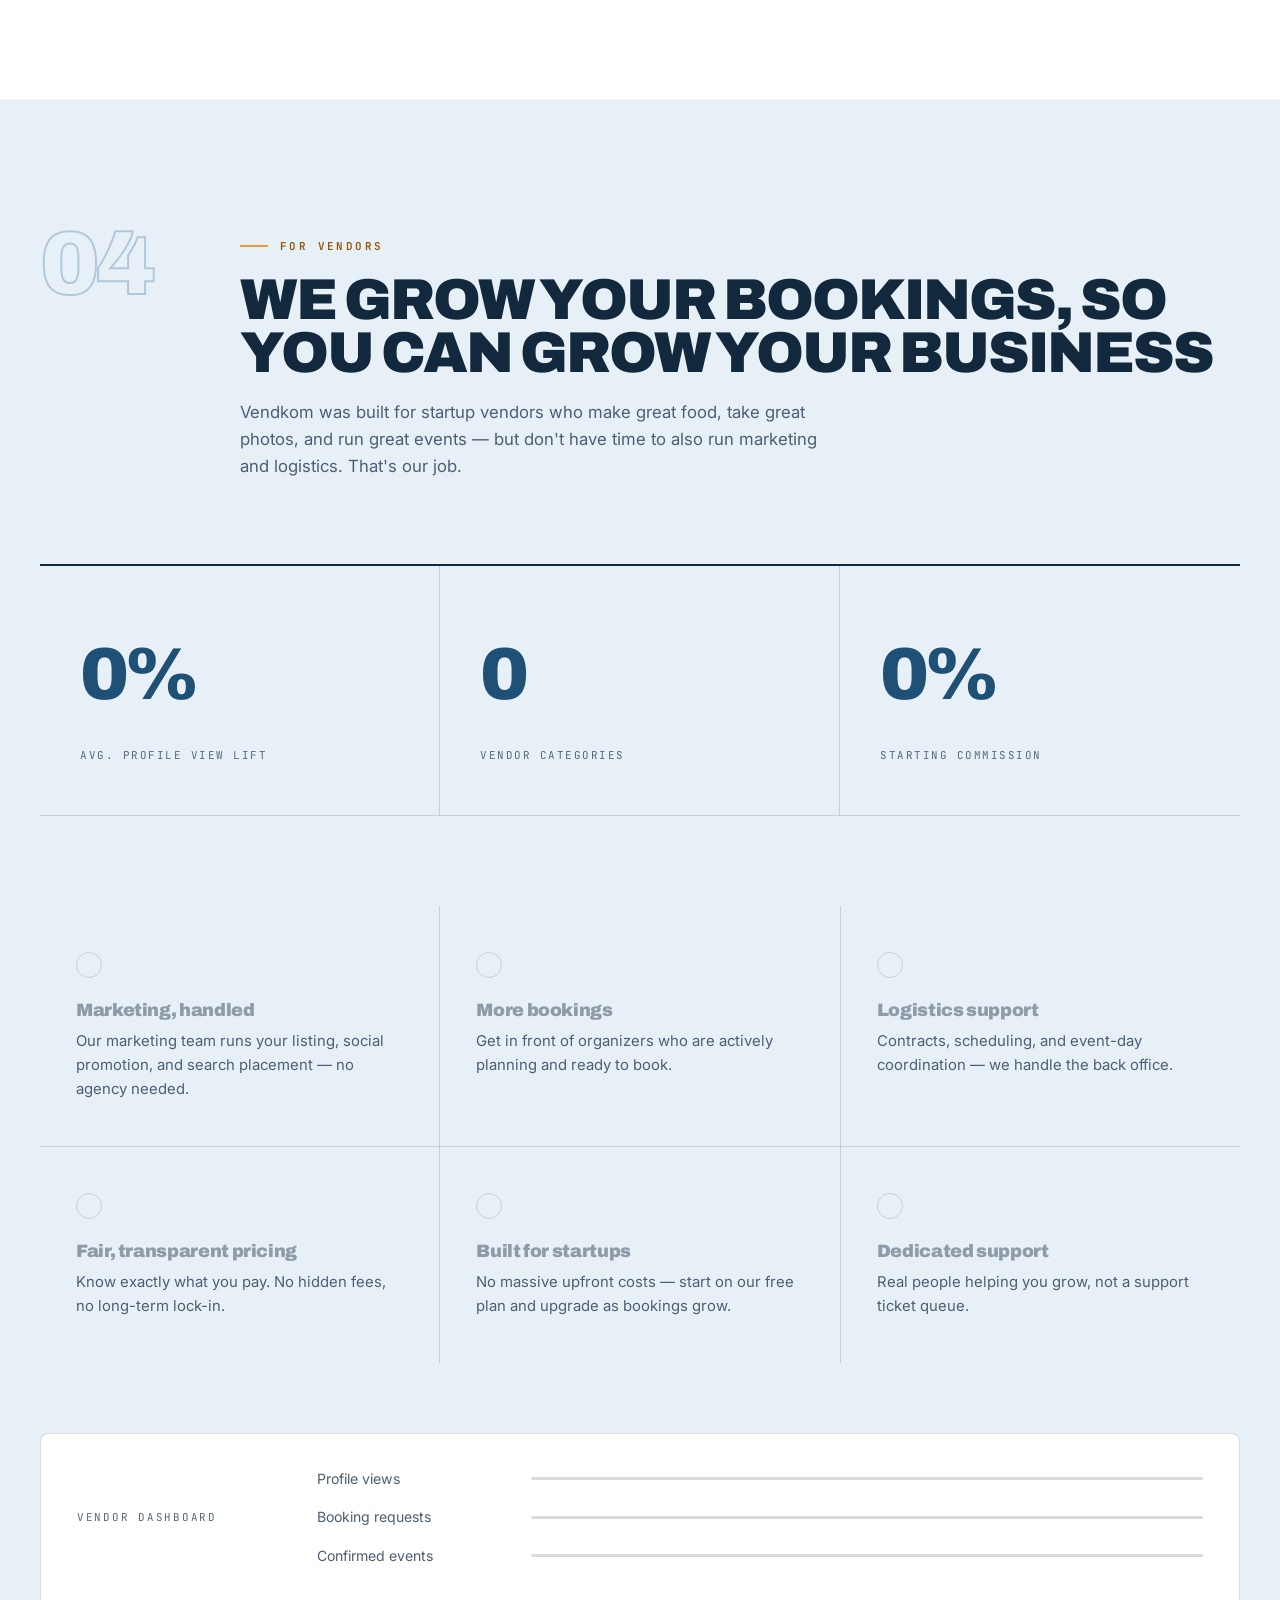
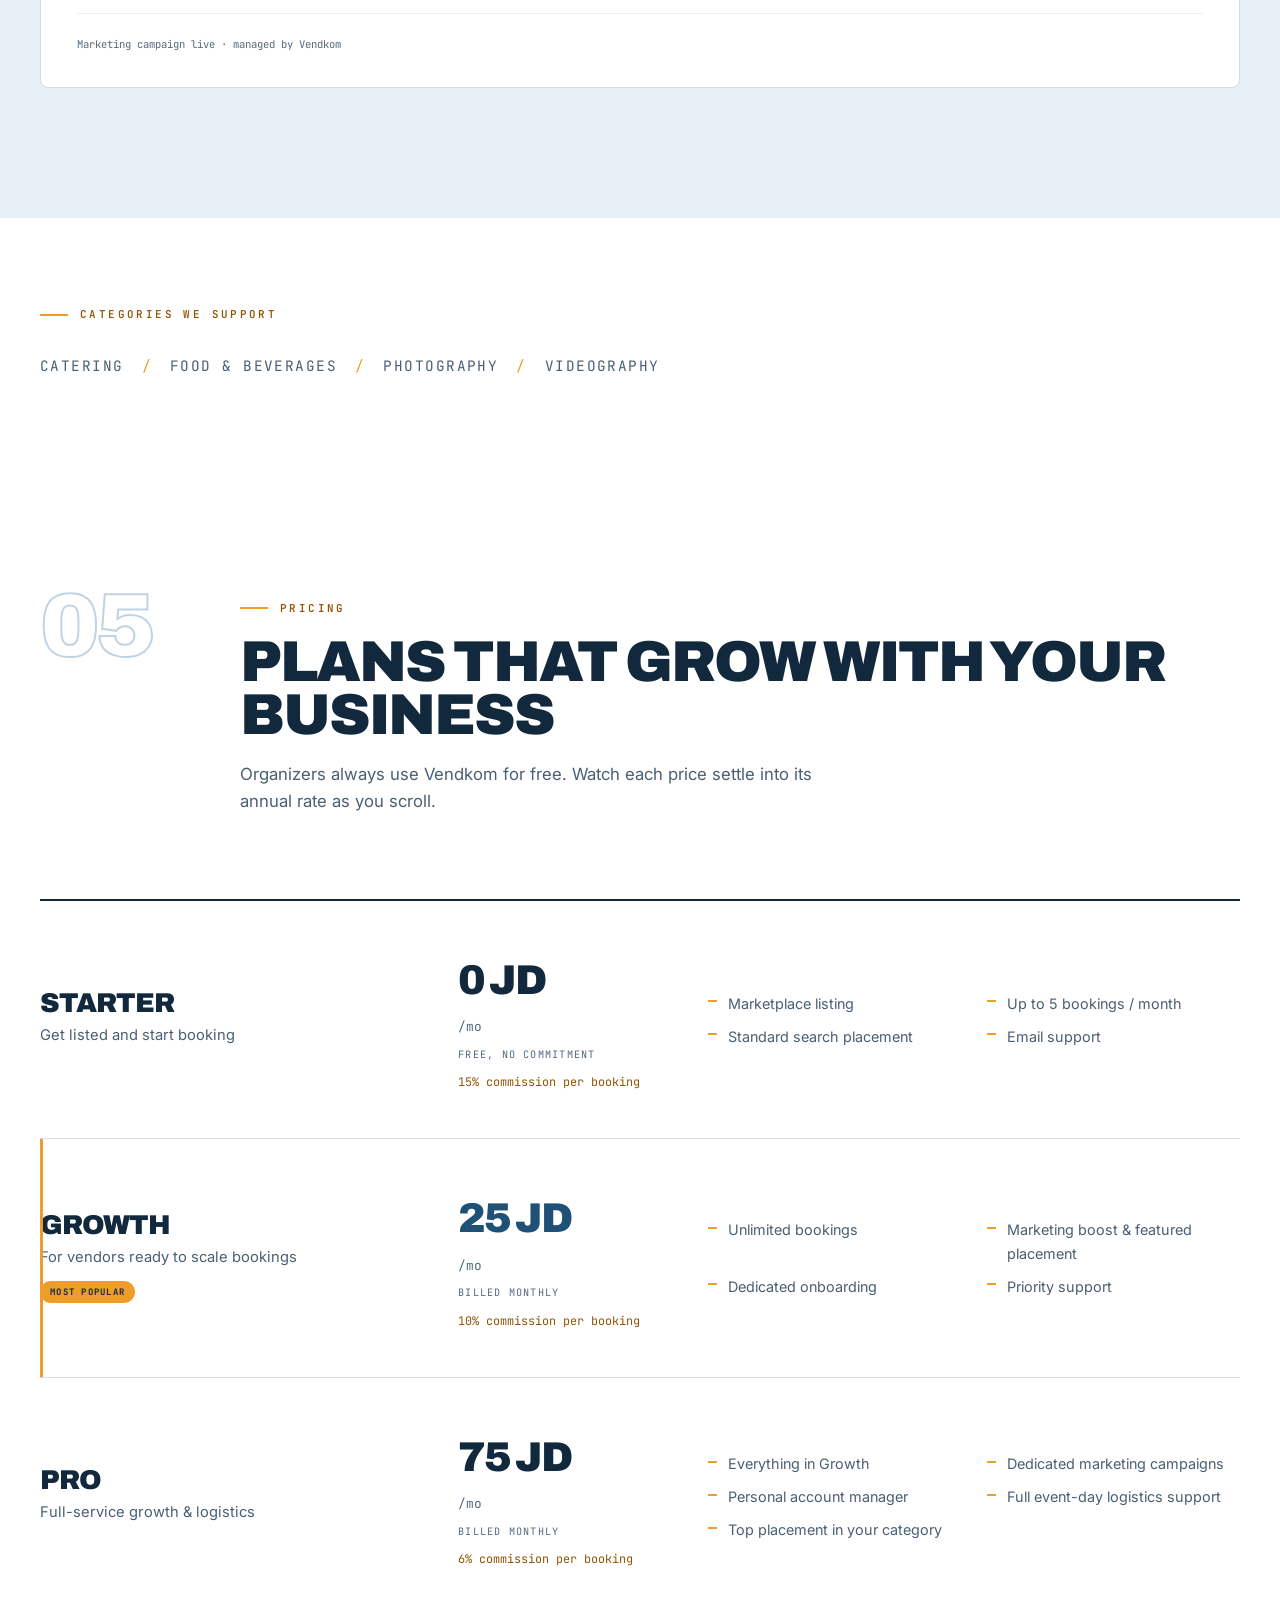
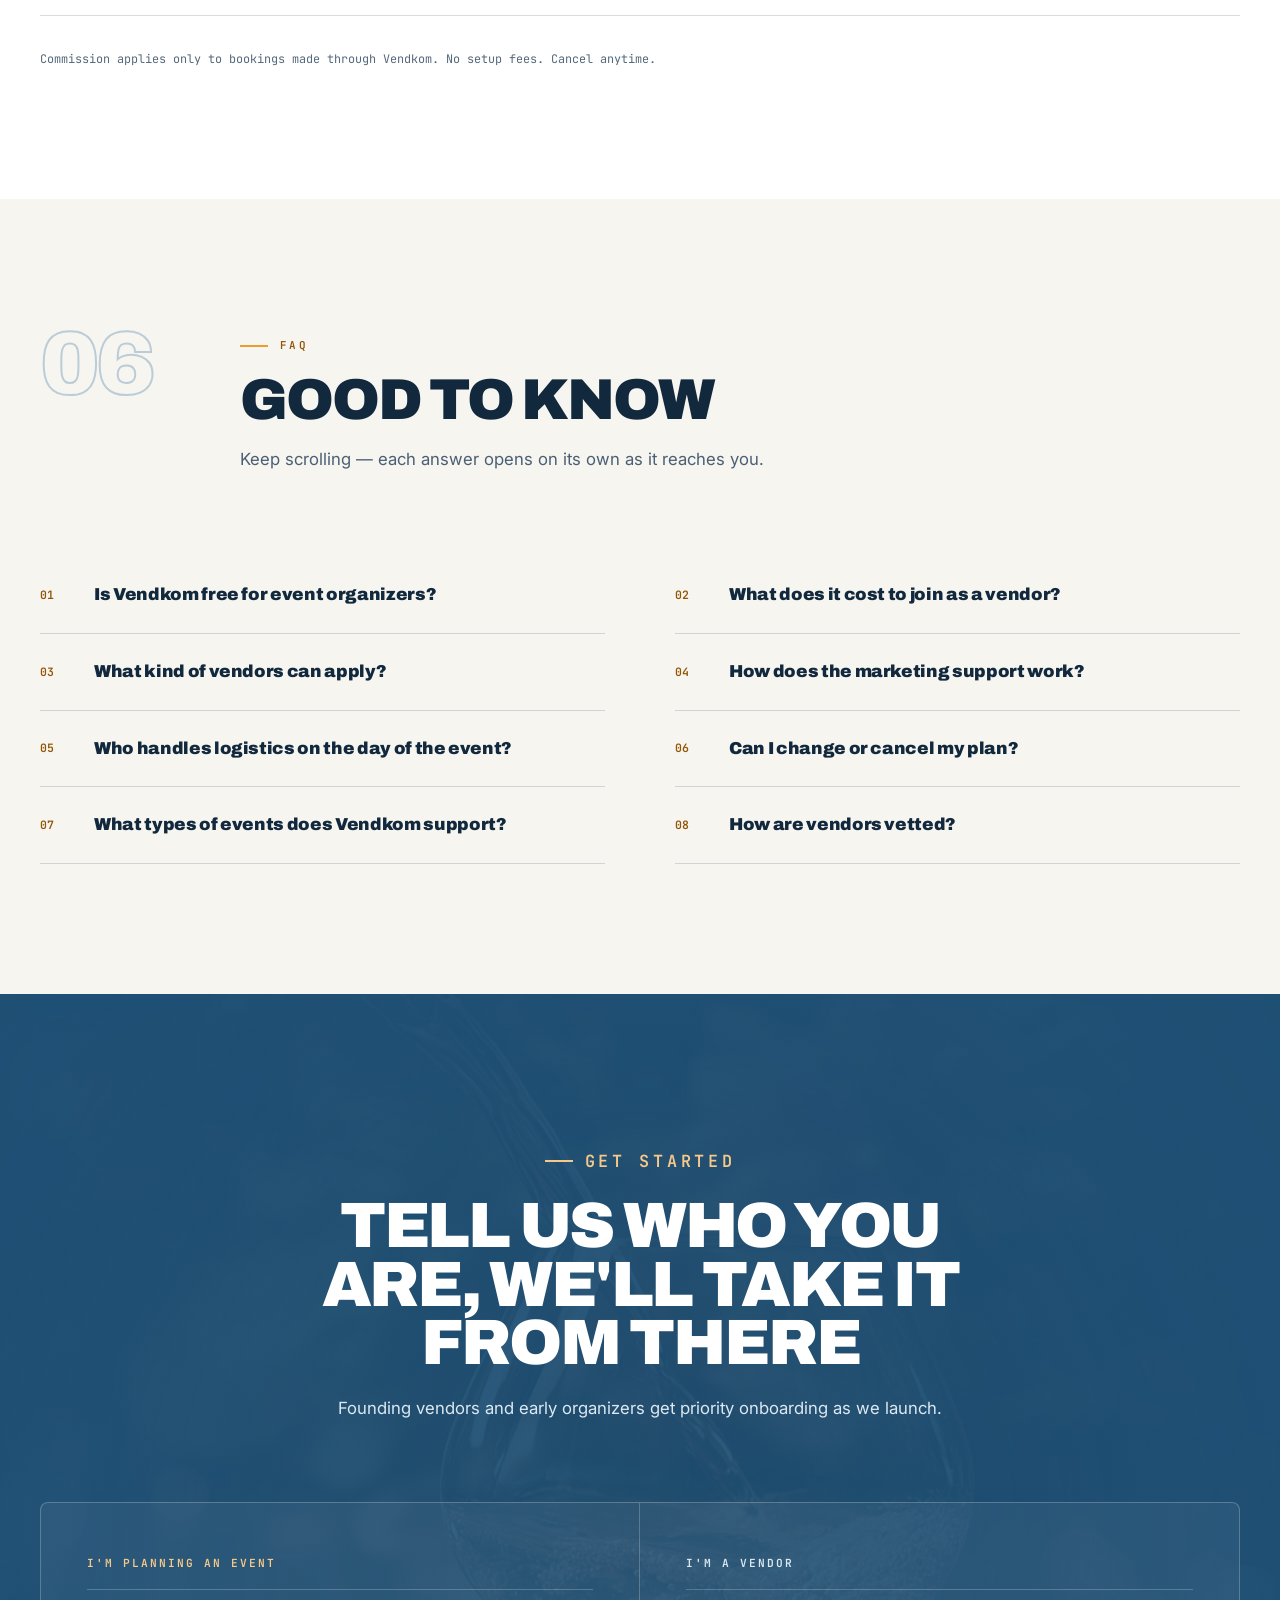
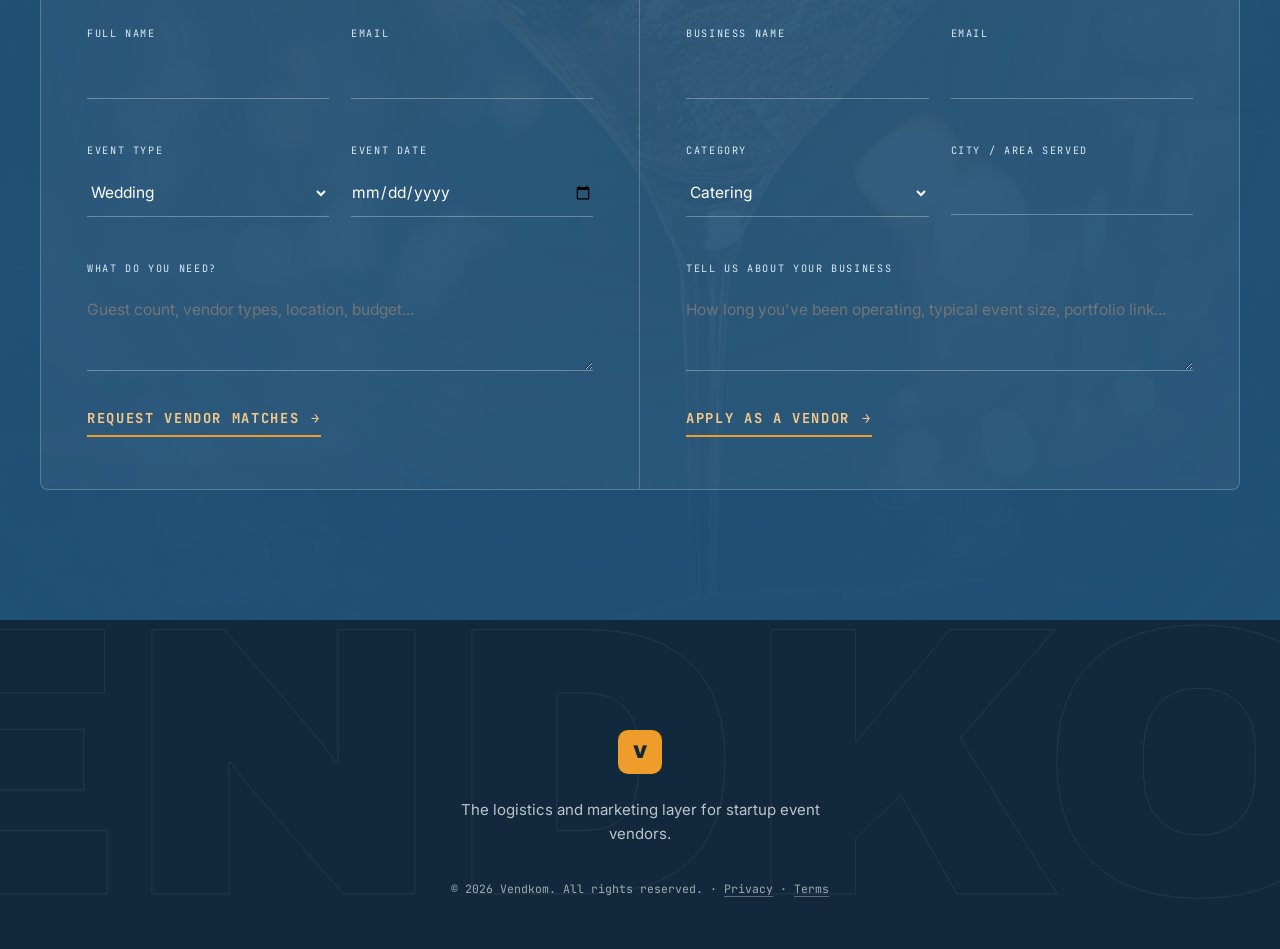
==== commit 75b5085c: "Switch to the light orange/blue/white palette from the booth render Replaces the near-black theme wi" ====
--- a/index.html
+++ b/index.html
@@ -5,7 +5,7 @@
 <meta name="viewport" content="width=device-width, initial-scale=1.0">
 <title>Vendkom — Book vetted vendors for your next event</title>
 <meta name="description" content="Vendkom connects event organizers with vetted startup vendors — food & beverage, photography, and more. We handle the logistics and the marketing.">
-<meta name="theme-color" content="#070706">
+<meta name="theme-color" content="#ffffff">
 <meta property="og:type" content="website">
 <meta property="og:url" content="https://vendkom.com/">
 <meta property="og:title" content="Vendkom — Book vetted vendors for your next event">
@@ -215,7 +215,7 @@
   </section>
 
   <!-- ============ 02 — CATEGORIES (hover-reveal index) ============ -->
-  <section class="band" id="categories">
+  <section class="band band--paper" id="categories">
     <div class="shell">
       <div class="band-head">
         <span class="band-numeral" aria-hidden="true">02</span>
@@ -328,7 +328,7 @@
   </section>
 
   <!-- ============ 04 — FOR VENDORS (stats band + benefit grid) ============ -->
-  <section class="band" id="for-vendors">
+  <section class="band band--tint" id="for-vendors">
     <div class="shell">
       <div class="band-head">
         <span class="band-numeral" aria-hidden="true">04</span>
@@ -489,7 +489,7 @@
   </section>
 
   <!-- ============ 06 — FAQ (two columns, numbered) ============ -->
-  <section class="band" id="faq">
+  <section class="band band--paper" id="faq">
     <div class="shell">
       <div class="band-head">
         <span class="band-numeral" aria-hidden="true">06</span>
--- a/css/style.css
+++ b/css/style.css
@@ -1,16 +1,19 @@
 /* ==========================================================================
-   Vendkom — editorial noir
-
-   Structural idea: no two sections share a shape. A sticky split, a
-   hover-reveal index, full-bleed alternating rows, a stats band, wide
-   pricing rows and a two-column FAQ each get their own geometry, held
-   together by one asymmetric grid, oversized section numerals used as
-   layout anchors, and hard hairline rules.
-
-   The hero centrepiece is a real 3D card deck — actual vendor listings on
-   separate Z planes inside one perspective, driven by the cursor. It is CSS
-   transforms end to end: no WebGL, nothing procedural, so it renders on the
-   compositor and cannot reintroduce the stutter earlier builds hit.
+   Vendkom — editorial light
+
+   Palette taken from the booth render itself: its blue backdrop, its orange
+   ground, its cream canopy. Roles are fixed so the two accents never fight —
+   blue is structure (blocks, headings, links), orange is energy (kickers,
+   figures, chips, CTAs).
+
+   One hard rule, because orange is the easy way to break a light theme:
+   raw orange is a FILL only, always carrying dark navy text. Orange type on
+   white sits at 2.2:1, so anywhere orange needs to be text it uses the
+   darkened --orange-ink instead, and on the deep-blue block it uses the
+   lightened --orange-soft. Every pairing in this file clears AA.
+
+   Structural idea is unchanged: no two sections share a shape, and the hero
+   subject reacts to the cursor in real 3D via transforms only — no WebGL.
    ========================================================================== */
 
 :root {
@@ -18,19 +21,24 @@
   --font-body: 'Inter', -apple-system, BlinkMacSystemFont, 'Segoe UI', sans-serif;
   --font-mono: 'JetBrains Mono', ui-monospace, SFMono-Regular, Menlo, monospace;
 
-  --black: #070706;
-  --black-2: #0e0d0c;
-  --black-3: #171514;
-  --rule: rgba(240, 235, 226, 0.14);
-  --rule-soft: rgba(240, 235, 226, 0.07);
-
-  --bone: #f0ebe2;
-  --bone-mute: rgba(240, 235, 226, 0.62);
-  --bone-faint: rgba(240, 235, 226, 0.36);
-
-  --gold: #c8a662;
-  --gold-lt: #e6cf9a;
-  --steel: #7fb0d4;
+  --white: #ffffff;
+  --paper: #f7f5f0;          /* warm off-white */
+  --tint: #e8f0f7;           /* cool blue-tinted surface */
+
+  --ink: #12293d;            /* deep navy — reads as black but stays in-family */
+  --ink-mute: #4a5f73;       /* 6.6:1 on white */
+  --ink-faint: #55697c;      /* 5.7:1 on white */
+
+  --rule: rgba(18, 41, 61, 0.16);
+  --rule-soft: rgba(18, 41, 61, 0.08);
+
+  --blue: #2f6d9e;
+  --blue-dp: #1f5075;
+  --blue-tint: #dbe9f3;
+
+  --orange: #ee9d2b;         /* fill only — never small text on light */
+  --orange-ink: #925505;     /* orange as text on light */
+  --orange-soft: #f6c98a;    /* orange as text on the deep-blue block */
 
   --gutter: 40px;
   --ease: cubic-bezier(0.16, 1, 0.3, 1);
@@ -41,8 +49,8 @@
 body {
   margin: 0;
   font-family: var(--font-body);
-  color: var(--bone);
-  background: var(--black);
+  color: var(--ink);
+  background: var(--white);
   -webkit-font-smoothing: antialiased;
   line-height: 1.6;
   overflow-x: clip;
@@ -62,27 +70,26 @@
 .shell { max-width: 1400px; margin: 0 auto; padding: 0 var(--gutter); }
 .skip-link {
   position: absolute; left: -999px; top: 0;
-  background: var(--gold); color: var(--black); padding: 12px 18px; z-index: 1000;
+  background: var(--blue-dp); color: var(--white); padding: 12px 18px; z-index: 1000;
   font-family: var(--font-mono); font-weight: 700;
 }
 .skip-link:focus { left: 12px; top: 12px; }
 
-/* ---------- Type utilities shared across sections ---------- */
 .kicker {
   display: inline-flex; align-items: center; gap: 12px;
   font-family: var(--font-mono); font-size: 0.68rem; font-weight: 600;
   text-transform: uppercase; letter-spacing: 0.22em;
-  color: var(--gold);
-}
-.kicker::before { content: ''; width: 28px; height: 1px; background: var(--gold); }
-.lede { color: var(--bone-mute); font-size: 1.05rem; max-width: 54ch; }
+  color: var(--orange-ink);
+}
+.kicker::before { content: ''; width: 28px; height: 2px; background: var(--orange); }
+.lede { color: var(--ink-mute); font-size: 1.05rem; max-width: 54ch; }
 
 /* ==========================================================================
    Preloader
    ========================================================================== */
 .preloader {
   position: fixed; inset: 0; z-index: 9999;
-  background: var(--black);
+  background: var(--blue-dp);
   display: flex; flex-direction: column; align-items: center; justify-content: center;
   gap: 26px;
   clip-path: circle(150% at 50% 50%);
@@ -90,40 +97,45 @@
 }
 .preloader.is-done { clip-path: circle(0% at 50% 50%); pointer-events: none; }
 .preloader-mark path {
-  fill: none; stroke: var(--gold); stroke-width: 9;
+  fill: none; stroke: var(--orange); stroke-width: 9;
   stroke-linecap: round; stroke-linejoin: round;
   stroke-dasharray: 1; stroke-dashoffset: 1;
 }
 .preloader-count {
   font-family: var(--font-mono); font-size: 0.78rem;
-  letter-spacing: 0.26em; color: var(--bone-faint);
+  letter-spacing: 0.26em; color: var(--blue-tint);
 }
 
 /* ==========================================================================
    Fixed chrome
    ========================================================================== */
 .scroll-progress {
-  position: fixed; top: 0; left: 0; width: 100%; height: 2px; z-index: 300;
+  position: fixed; top: 0; left: 0; width: 100%; height: 3px; z-index: 300;
   background: var(--rule-soft);
 }
 .scroll-progress-fill {
   height: 100%; width: 100%;
-  background: var(--gold);
+  background: linear-gradient(90deg, var(--blue), var(--orange));
   transform: scaleX(0); transform-origin: left center;
 }
 .brand-mark {
-  position: fixed; top: 28px; left: var(--gutter); z-index: 200;
+  position: fixed; top: 26px; left: var(--gutter); z-index: 200;
   display: inline-flex; align-items: center; gap: 12px;
   font-family: var(--font-display); font-weight: 800;
   font-size: 0.86rem; letter-spacing: 0.18em; text-transform: uppercase;
+  color: var(--ink);
+  padding: 7px 15px 7px 7px;
+  background: rgba(255, 255, 255, 0.86);
+  border: 1px solid var(--rule-soft);
+  border-radius: 999px;
 }
 .brand-mark .mark {
   width: 30px; height: 30px; border-radius: 8px;
-  background: var(--gold); color: var(--black);
+  background: var(--orange); color: var(--ink);
   display: inline-flex; align-items: center; justify-content: center;
   font-size: 0.95rem; font-weight: 900;
 }
-.brand-mark:focus-visible { outline: 2px solid var(--gold); outline-offset: 4px; }
+.brand-mark:focus-visible { outline: 2px solid var(--blue); outline-offset: 4px; }
 
 .chapter-rail {
   position: fixed; right: 28px; top: 50%;
@@ -131,23 +143,23 @@
   display: flex; flex-direction: column; gap: 20px;
 }
 .chapter-rail i {
-  display: block; width: 5px; height: 5px; border-radius: 50%;
-  background: var(--bone); opacity: 0.2;
+  display: block; width: 6px; height: 6px; border-radius: 50%;
+  background: var(--ink); opacity: 0.22;
   transition: opacity 0.4s var(--ease), transform 0.4s var(--ease), background 0.4s var(--ease);
 }
-.chapter-rail i.active { background: var(--gold); opacity: 1; transform: scale(2.2); }
+.chapter-rail i.active { background: var(--orange); opacity: 1; transform: scale(2.2); }
 @media (max-width: 1100px) { .chapter-rail { display: none; } }
 
 .cursor-dot {
   position: fixed; top: -7px; left: -7px;
   width: 14px; height: 14px; border-radius: 50%;
-  background: var(--gold); mix-blend-mode: difference;
+  background: var(--blue-dp); mix-blend-mode: multiply;
   pointer-events: none; z-index: 500; will-change: transform;
 }
 @media (hover: none), (pointer: coarse) { .cursor-dot { display: none; } }
 
 /* ==========================================================================
-   HERO — asymmetric split, copy low-left, 3D deck upper-right
+   HERO
    ========================================================================== */
 .hero {
   position: relative;
@@ -155,6 +167,9 @@
   display: flex; flex-direction: column; justify-content: flex-end;
   padding: 140px 0 0;
   overflow: hidden;
+  background:
+    radial-gradient(ellipse 70% 60% at 78% 42%, var(--tint) 0%, transparent 62%),
+    linear-gradient(180deg, var(--white) 0%, var(--paper) 100%);
 }
 .hero-grid {
   display: grid;
@@ -171,42 +186,39 @@
   margin: 30px 0 32px;
   text-transform: uppercase;
 }
-.hero h1 em { font-style: normal; color: var(--gold); }
-.hero-sub { color: var(--bone-mute); font-size: 1.1rem; max-width: 48ch; margin-bottom: 40px; }
+.hero h1 em { font-style: normal; color: var(--blue); }
+.hero-sub { color: var(--ink-mute); font-size: 1.1rem; max-width: 48ch; margin-bottom: 40px; }
 .hero-trust {
   display: flex; flex-wrap: wrap; gap: 12px 30px;
   font-family: var(--font-mono); font-size: 0.7rem;
   text-transform: uppercase; letter-spacing: 0.1em;
-  color: var(--bone-faint);
+  color: var(--ink-faint);
   padding-top: 26px; border-top: 1px solid var(--rule);
   margin-bottom: 38px;
 }
 .hero-trust li { position: relative; padding-left: 17px; }
 .hero-trust li::before {
   content: ''; position: absolute; left: 0; top: 50%; transform: translateY(-50%);
-  width: 5px; height: 5px; border-radius: 50%; background: var(--gold);
+  width: 6px; height: 6px; border-radius: 50%; background: var(--orange);
 }
 .scroll-cue {
   display: inline-flex; align-items: center; gap: 14px;
   font-family: var(--font-mono); font-size: 0.66rem;
-  text-transform: uppercase; letter-spacing: 0.2em; color: var(--bone-faint);
+  text-transform: uppercase; letter-spacing: 0.2em; color: var(--ink-faint);
 }
 .scroll-cue .line {
-  width: 1px; height: 42px; position: relative; overflow: hidden;
-  background: linear-gradient(var(--gold), transparent);
+  width: 2px; height: 42px; position: relative; overflow: hidden;
+  background: linear-gradient(var(--orange), transparent);
 }
 .scroll-cue .line::after {
   content: ''; position: absolute; top: -42px; left: 0;
   width: 100%; height: 42px;
-  background: linear-gradient(var(--gold-lt), transparent);
+  background: linear-gradient(var(--blue), transparent);
   animation: cue-drip 2s ease-in-out infinite;
 }
 @keyframes cue-drip { to { top: 42px; } }
 
-/* ---------- The subject: one large object, cursor-reactive in real 3D ----------
-   The stage owns the perspective; .subject-3d is the thing that rotates, and
-   everything inside it sits on its own translateZ plane so they separate as
-   it turns. The light behind tracks the pointer independently. */
+/* ---------- The subject: one large object, cursor-reactive in real 3D ---------- */
 .subject-stage {
   position: relative;
   height: min(78vh, 660px);
@@ -218,7 +230,7 @@
   position: absolute; top: 50%; left: 50%;
   width: 125%; aspect-ratio: 1;
   margin: -62.5% 0 0 -62.5%;
-  background: radial-gradient(circle, rgba(200,166,98,0.30) 0%, rgba(127,176,212,0.12) 42%, transparent 68%);
+  background: radial-gradient(circle, rgba(238,157,43,0.26) 0%, rgba(47,109,158,0.14) 44%, transparent 68%);
   filter: blur(56px);
   pointer-events: none;
   will-change: transform;
@@ -234,58 +246,50 @@
   width: 100%;
   max-width: 660px;
   transform: translate(-50%, -50%);
-  filter: drop-shadow(0 50px 70px rgba(0,0,0,0.75));
+  filter: drop-shadow(0 42px 54px rgba(18, 41, 61, 0.26));
   user-select: none;
   will-change: transform;
 }
 
-/* Small listing cards pinned to the subject's edge, each on a nearer plane */
 .float-card {
   position: absolute;
   width: 232px;
   right: -4%; bottom: 8%;
-  background: linear-gradient(160deg, var(--black-3), var(--black-2));
-  border: 1px solid var(--rule);
-  border-radius: 6px;
+  background: var(--white);
+  border: 1px solid var(--rule-soft);
+  border-radius: 8px;
   overflow: hidden;
-  box-shadow: 0 30px 60px -18px rgba(0,0,0,0.9);
+  box-shadow: 0 26px 50px -18px rgba(18, 41, 61, 0.3);
   will-change: transform;
 }
 .float-card-b { right: auto; left: -6%; bottom: auto; top: 10%; width: 216px; }
 .float-media { height: 104px; overflow: hidden; position: relative; }
-.float-media img {
-  width: 100%; height: 100%; object-fit: cover;
-  filter: grayscale(0.4) brightness(0.82) contrast(1.08);
-}
-.float-media::after {
-  content: ''; position: absolute; inset: 0;
-  background: linear-gradient(180deg, transparent 45%, rgba(7,7,6,0.9) 100%);
-}
+.float-media img { width: 100%; height: 100%; object-fit: cover; }
 .float-body { padding: 14px 16px 17px; }
 .float-tag {
   display: block;
   font-family: var(--font-mono); font-size: 0.54rem;
   text-transform: uppercase; letter-spacing: 0.16em;
-  color: var(--gold); margin-bottom: 7px;
+  color: var(--orange-ink); margin-bottom: 7px;
 }
 .float-card h3 { font-size: 0.92rem; letter-spacing: -0.02em; margin-bottom: 6px; }
-.float-price { font-family: var(--font-mono); font-size: 0.74rem; color: var(--bone-mute); }
+.float-price { font-family: var(--font-mono); font-size: 0.74rem; color: var(--ink-mute); }
 
 .float-chip {
   position: absolute;
   right: 6%; top: 4%;
   padding: 14px 18px;
-  border-radius: 6px;
-  background: var(--gold);
-  color: var(--black);
+  border-radius: 8px;
+  background: var(--orange);
+  color: var(--ink);
   will-change: transform;
-  box-shadow: 0 24px 44px -16px rgba(0,0,0,0.85);
+  box-shadow: 0 22px 40px -16px rgba(18, 41, 61, 0.4);
 }
 .chip-k {
   display: block;
   font-family: var(--font-mono); font-size: 0.54rem;
   text-transform: uppercase; letter-spacing: 0.16em;
-  opacity: 0.75;
+  opacity: 0.8;
 }
 .chip-v {
   display: block;
@@ -293,10 +297,9 @@
   font-size: 1.05rem; letter-spacing: -0.02em; margin-top: 4px;
 }
 
-/* Shared tag style still used by the vendor rows further down */
 .deck-tag {
   font-family: var(--font-mono); font-size: 0.58rem;
-  text-transform: uppercase; letter-spacing: 0.14em; color: var(--gold);
+  text-transform: uppercase; letter-spacing: 0.14em; color: var(--orange-ink);
 }
 
 /* Hero marquee */
@@ -305,20 +308,23 @@
   border-top: 1px solid var(--rule);
   border-bottom: 1px solid var(--rule);
   overflow: hidden; padding: 20px 0;
+  background: var(--white);
 }
 .marquee-track {
   display: flex; gap: 46px; width: max-content;
   animation: marquee 32s linear infinite;
   font-family: var(--font-mono); font-size: 0.76rem; font-weight: 600;
-  color: var(--bone-faint); text-transform: uppercase; letter-spacing: 0.16em;
-}
-.marquee-track span::after { content: '—'; margin-left: 46px; color: var(--gold); opacity: 0.65; }
+  color: var(--ink-faint); text-transform: uppercase; letter-spacing: 0.16em;
+}
+.marquee-track span::after { content: '—'; margin-left: 46px; color: var(--orange); }
 @keyframes marquee { from { transform: translateX(0); } to { transform: translateX(-50%); } }
 
 /* ==========================================================================
-   Section frame — oversized numeral used as a structural anchor
-   ========================================================================== */
-.band { position: relative; padding: 130px 0; border-top: 1px solid var(--rule-soft); }
+   Section frame
+   ========================================================================== */
+.band { position: relative; padding: 130px 0; background: var(--white); }
+.band--paper { background: var(--paper); }
+.band--tint { background: var(--tint); }
 .band-head {
   display: grid;
   grid-template-columns: 160px minmax(0, 1fr);
@@ -331,7 +337,7 @@
   font-size: clamp(3.6rem, 7vw, 6.4rem);
   line-height: 0.8;
   color: transparent;
-  -webkit-text-stroke: 1px rgba(240, 235, 226, 0.22);
+  -webkit-text-stroke: 2px rgba(47, 109, 158, 0.3);
   letter-spacing: -0.05em;
   user-select: none;
 }
@@ -343,14 +349,12 @@
 .band-head .kicker { margin-bottom: 4px; }
 
 /* ==========================================================================
-   01 — HOW IT WORKS: sticky title, steps scroll past it
+   01 — HOW IT WORKS
    ========================================================================== */
 .sticky-split { display: grid; grid-template-columns: 340px minmax(0, 1fr); gap: 80px; }
 .sticky-side { position: sticky; top: 130px; align-self: start; }
-.sticky-side h3 {
-  font-size: 1.6rem; text-transform: uppercase; margin-bottom: 18px;
-}
-.sticky-side p { color: var(--bone-mute); font-size: 0.95rem; }
+.sticky-side h3 { font-size: 1.6rem; text-transform: uppercase; margin-bottom: 18px; }
+.sticky-side p { color: var(--ink-mute); font-size: 0.95rem; }
 .path-switch {
   display: flex; flex-direction: column; gap: 10px;
   margin-top: 34px; padding-top: 26px; border-top: 1px solid var(--rule);
@@ -358,34 +362,36 @@
 .path-switch span {
   font-family: var(--font-mono); font-size: 0.7rem;
   text-transform: uppercase; letter-spacing: 0.14em;
-  color: var(--bone-faint);
+  color: var(--ink-faint);
   transition: color 0.4s var(--ease);
 }
-.path-switch span.is-live { color: var(--gold); }
+.path-switch span.is-live { color: var(--orange-ink); font-weight: 600; }
 
 .path-block + .path-block { margin-top: 90px; }
 .path-label {
   font-family: var(--font-mono); font-size: 0.7rem; font-weight: 600;
   text-transform: uppercase; letter-spacing: 0.18em;
-  color: var(--gold); margin-bottom: 34px;
-  padding-bottom: 14px; border-bottom: 1px solid var(--rule);
-}
-.path-block[data-lane="vendor"] .path-label { color: var(--steel); }
+  color: var(--orange-ink); margin-bottom: 34px;
+  padding-bottom: 14px; border-bottom: 2px solid var(--orange);
+}
+.path-block[data-lane="vendor"] .path-label {
+  color: var(--blue-dp); border-bottom-color: var(--blue);
+}
 .step {
   display: grid; grid-template-columns: 74px minmax(0, 1fr); gap: 28px;
   padding: 32px 0; border-bottom: 1px solid var(--rule-soft);
 }
 .step-num {
   font-family: var(--font-mono); font-size: 0.82rem; font-weight: 600;
-  color: var(--bone-faint); padding-top: 6px;
+  color: var(--ink-faint); padding-top: 6px;
 }
 .step h4 { font-size: 1.4rem; letter-spacing: -0.025em; margin-bottom: 10px; }
-.step p { color: var(--bone-mute); font-size: 0.97rem; }
-
-/* ==========================================================================
-   02 — CATEGORIES: hover-reveal index, image tracks the cursor
-   ========================================================================== */
-.index-list { border-top: 1px solid var(--rule); position: relative; z-index: 2; }
+.step p { color: var(--ink-mute); font-size: 0.97rem; }
+
+/* ==========================================================================
+   02 — CATEGORIES (hover-reveal index)
+   ========================================================================== */
+.index-list { border-top: 2px solid var(--ink); position: relative; z-index: 2; }
 .index-row {
   display: grid; grid-template-columns: 62px minmax(0, 1fr) minmax(0, 1fr);
   gap: 30px; align-items: baseline;
@@ -395,111 +401,104 @@
 }
 .index-row::before {
   content: ''; position: absolute; left: 0; top: 0; bottom: 0;
-  width: 2px; background: var(--gold);
+  width: 3px; background: var(--orange);
   transform: scaleY(0); transform-origin: bottom;
   transition: transform 0.5s var(--ease);
 }
 .index-row:hover { padding-left: 22px; }
 .index-row:hover::before { transform: scaleY(1); transform-origin: top; }
-.index-num { font-family: var(--font-mono); font-size: 0.76rem; color: var(--bone-faint); }
+.index-num { font-family: var(--font-mono); font-size: 0.76rem; color: var(--ink-faint); }
 .index-row h3 {
   font-size: clamp(1.6rem, 3.4vw, 2.6rem);
   text-transform: uppercase;
   transition: color 0.4s var(--ease);
 }
-.index-row:hover h3 { color: var(--gold); }
-.index-row p { color: var(--bone-mute); font-size: 0.95rem; }
-
-/* Floating preview that follows the cursor across the index */
+.index-row:hover h3 { color: var(--blue); }
+.index-row p { color: var(--ink-mute); font-size: 0.95rem; }
+
 .index-preview {
-  position: fixed;
-  top: 0; left: 0;
+  position: fixed; top: 0; left: 0;
   width: 300px; height: 210px;
-  border-radius: 6px; overflow: hidden;
-  pointer-events: none;
-  opacity: 0;
-  z-index: 60;
+  border-radius: 8px; overflow: hidden;
+  pointer-events: none; opacity: 0; z-index: 60;
   border: 1px solid var(--rule);
   will-change: transform, opacity;
-  box-shadow: 0 30px 60px -20px rgba(0,0,0,0.9);
+  box-shadow: 0 28px 56px -18px rgba(18, 41, 61, 0.45);
 }
 .index-preview img {
   width: 100%; height: 100%; object-fit: cover;
-  position: absolute; inset: 0;
-  opacity: 0;
+  position: absolute; inset: 0; opacity: 0;
   transition: opacity 0.35s var(--ease);
 }
 .index-preview img.is-shown { opacity: 1; }
 @media (hover: none), (pointer: coarse) { .index-preview { display: none; } }
 
 /* ==========================================================================
-   03 — VENDORS: full-bleed alternating editorial rows
+   03 — VENDORS
    ========================================================================== */
 .vendor-row {
   display: grid; grid-template-columns: minmax(0, 1fr) minmax(0, 1fr);
   gap: 64px; align-items: center;
   padding: 64px 0; border-bottom: 1px solid var(--rule-soft);
 }
-.vendor-row:first-of-type { border-top: 1px solid var(--rule); }
+.vendor-row:first-of-type { border-top: 2px solid var(--ink); }
 .vendor-row:nth-child(even) .vendor-media { order: 2; }
 .vendor-media {
-  position: relative; overflow: hidden; border-radius: 6px;
+  position: relative; overflow: hidden; border-radius: 8px;
   aspect-ratio: 16 / 10;
+  box-shadow: 0 24px 48px -22px rgba(18, 41, 61, 0.4);
 }
 .vendor-media img {
   width: 100%; height: 112%;
   object-fit: cover;
-  filter: grayscale(0.55) brightness(0.78) contrast(1.08);
+  filter: saturate(0.85);
   transition: filter 0.7s var(--ease);
   will-change: transform;
 }
-.vendor-row:hover .vendor-media img { filter: grayscale(0) brightness(0.95); }
+.vendor-row:hover .vendor-media img { filter: saturate(1.05); }
 .vendor-info .deck-tag { display: block; margin-bottom: 16px; }
 .vendor-info h3 {
   font-size: clamp(1.7rem, 3.4vw, 2.6rem);
   text-transform: uppercase; margin-bottom: 14px;
 }
-.vendor-info > p { color: var(--bone-mute); font-size: 1rem; margin-bottom: 24px; }
+.vendor-info > p { color: var(--ink-mute); font-size: 1rem; margin-bottom: 24px; }
 .vendor-meta {
   display: flex; gap: 30px; align-items: baseline;
   font-family: var(--font-mono); font-size: 0.82rem;
   padding-top: 20px; border-top: 1px solid var(--rule);
 }
-.vendor-meta .price { color: var(--gold); font-weight: 600; }
-.vendor-meta .rating { color: var(--bone-faint); }
-
-/* ==========================================================================
-   04 — FOR VENDORS: stats band first, then a benefits grid
+.vendor-meta .price { color: var(--orange-ink); font-weight: 600; }
+.vendor-meta .rating { color: var(--ink-faint); }
+
+/* ==========================================================================
+   04 — FOR VENDORS
    ========================================================================== */
 .stats-band {
   display: grid; grid-template-columns: repeat(3, 1fr);
-  border-top: 1px solid var(--rule); border-bottom: 1px solid var(--rule);
+  border-top: 2px solid var(--ink); border-bottom: 1px solid var(--rule);
   margin-bottom: 90px;
 }
-.stat-cell {
-  padding: 50px 40px;
-  border-right: 1px solid var(--rule);
-}
+.stat-cell { padding: 50px 40px; border-right: 1px solid var(--rule); }
 .stat-cell:last-child { border-right: none; }
 .stat-cell .num {
   display: block; font-family: var(--font-display); font-weight: 900;
   font-size: clamp(2.6rem, 6vw, 4.6rem);
-  color: var(--gold); letter-spacing: -0.05em;
+  color: var(--blue-dp); letter-spacing: -0.05em;
   font-variant-numeric: tabular-nums;
 }
 .stat-cell .label {
   display: block; font-family: var(--font-mono); font-size: 0.68rem;
   text-transform: uppercase; letter-spacing: 0.14em;
-  color: var(--bone-faint); margin-top: 14px;
-}
-
-.benefit-grid { display: grid; grid-template-columns: repeat(3, 1fr); gap: 1px; background: var(--rule-soft); }
+  color: var(--ink-faint); margin-top: 14px;
+}
+
+.benefit-grid { display: grid; grid-template-columns: repeat(3, 1fr); gap: 1px; background: var(--rule); }
 .benefit {
-  background: var(--black);
+  background: var(--tint);
   padding: 44px 36px;
   transition: background 0.5s var(--ease);
 }
-.benefit:hover { background: var(--black-2); }
+.benefit:hover { background: var(--white); }
 .benefit-mark {
   width: 26px; height: 26px; border-radius: 50%;
   border: 1px solid var(--rule);
@@ -508,49 +507,49 @@
   margin-bottom: 24px;
   transition: background 0.45s var(--ease), color 0.45s var(--ease), border-color 0.45s var(--ease);
 }
-.benefit.is-done .benefit-mark { background: var(--gold); border-color: var(--gold); color: var(--black); }
+.benefit.is-done .benefit-mark { background: var(--orange); border-color: var(--orange); color: var(--ink); }
 .benefit h4 {
   font-size: 1.12rem; letter-spacing: -0.02em; margin-bottom: 12px;
-  opacity: 0.5; transition: opacity 0.45s var(--ease);
+  opacity: 0.42; transition: opacity 0.45s var(--ease);
 }
 .benefit.is-done h4 { opacity: 1; }
-.benefit p { color: var(--bone-mute); font-size: 0.93rem; }
+.benefit p { color: var(--ink-mute); font-size: 0.93rem; }
 
 .dash {
   margin-top: 70px; padding: 34px 36px;
-  border: 1px solid var(--rule); border-radius: 6px;
+  background: var(--white);
+  border: 1px solid var(--rule); border-radius: 8px;
   display: grid; grid-template-columns: 200px minmax(0, 1fr); gap: 40px; align-items: center;
 }
 .dash-label {
   font-family: var(--font-mono); font-size: 0.68rem;
-  text-transform: uppercase; letter-spacing: 0.16em; color: var(--bone-faint);
+  text-transform: uppercase; letter-spacing: 0.16em; color: var(--ink-faint);
 }
 .dash-rows { display: flex; flex-direction: column; gap: 16px; }
 .dash-row {
   display: grid; grid-template-columns: 190px minmax(0, 1fr);
   gap: 24px; align-items: center;
-  font-size: 0.88rem; color: var(--bone-mute);
-}
-.stat-bar { height: 2px; background: var(--rule); overflow: hidden; }
-.stat-bar i { display: block; height: 100%; background: var(--gold); transform: scaleX(0); transform-origin: left; }
+  font-size: 0.88rem; color: var(--ink-mute);
+}
+.stat-bar { height: 3px; background: var(--rule); overflow: hidden; border-radius: 2px; }
+.stat-bar i { display: block; height: 100%; background: var(--orange); transform: scaleX(0); transform-origin: left; }
 .dash-note {
   grid-column: 1 / -1;
-  font-family: var(--font-mono); font-size: 0.66rem; color: var(--bone-faint);
+  font-family: var(--font-mono); font-size: 0.66rem; color: var(--ink-faint);
   padding-top: 22px; margin-top: 6px; border-top: 1px solid var(--rule-soft);
 }
 
-/* Categories-we-support strip */
 .tag-strip {
   font-family: var(--font-mono); font-size: 0.9rem;
-  color: var(--bone-mute); text-transform: uppercase; letter-spacing: 0.1em;
+  color: var(--ink-mute); text-transform: uppercase; letter-spacing: 0.1em;
   line-height: 2.2;
 }
-.tag-strip span:not(:last-child)::after { content: '/'; margin: 0 18px; color: var(--gold); }
-
-/* ==========================================================================
-   05 — PRICING: wide horizontal rows, not columns
-   ========================================================================== */
-.plan-list { border-top: 1px solid var(--rule); }
+.tag-strip span:not(:last-child)::after { content: '/'; margin: 0 18px; color: var(--orange); }
+
+/* ==========================================================================
+   05 — PRICING
+   ========================================================================== */
+.plan-list { border-top: 2px solid var(--ink); }
 .plan {
   display: grid;
   grid-template-columns: minmax(0, 0.9fr) 200px minmax(0, 1.3fr);
@@ -559,17 +558,19 @@
   position: relative;
   transition: background 0.5s var(--ease);
 }
-.plan:hover { background: var(--black-2); }
+.plan:hover { background: var(--paper); }
 .plan.is-featured::before {
   content: ''; position: absolute; left: 0; top: 0; bottom: 0;
-  width: 2px; background: var(--gold);
+  width: 3px; background: var(--orange);
 }
 .plan-id h3 { font-size: 1.7rem; text-transform: uppercase; margin-bottom: 8px; }
-.plan-id p { color: var(--bone-mute); font-size: 0.92rem; }
+.plan-id p { color: var(--ink-mute); font-size: 0.92rem; }
 .plan-badge {
   display: inline-block; margin-top: 12px;
-  font-family: var(--font-mono); font-size: 0.58rem; font-weight: 700;
-  text-transform: uppercase; letter-spacing: 0.16em; color: var(--gold);
+  padding: 4px 10px; border-radius: 999px;
+  background: var(--orange); color: var(--ink);
+  font-family: var(--font-mono); font-size: 0.56rem; font-weight: 700;
+  text-transform: uppercase; letter-spacing: 0.14em;
 }
 .plan-price .amount {
   font-family: var(--font-display); font-weight: 900;
@@ -577,38 +578,36 @@
   font-variant-numeric: tabular-nums;
   display: block;
 }
-.plan.is-featured .plan-price .amount { color: var(--gold); }
-.plan-price .period { font-family: var(--font-mono); font-size: 0.8rem; color: var(--bone-faint); }
+.plan.is-featured .plan-price .amount { color: var(--blue-dp); }
+.plan-price .period { font-family: var(--font-mono); font-size: 0.8rem; color: var(--ink-faint); }
 .plan-price .billing {
   display: block; font-family: var(--font-mono); font-size: 0.64rem;
   text-transform: uppercase; letter-spacing: 0.12em;
-  color: var(--bone-faint); margin-top: 8px; min-height: 1.2em;
+  color: var(--ink-faint); margin-top: 8px; min-height: 1.2em;
 }
 .plan-price .commission {
   display: block; font-family: var(--font-mono); font-size: 0.74rem;
-  color: var(--gold); margin-top: 10px;
+  color: var(--orange-ink); margin-top: 10px;
 }
 .plan-features { display: grid; grid-template-columns: repeat(2, 1fr); gap: 10px 26px; }
 .plan-features li {
   position: relative; padding-left: 20px;
-  font-size: 0.9rem; color: var(--bone-mute);
+  font-size: 0.9rem; color: var(--ink-mute);
 }
 .plan-features li::before {
-  content: ''; position: absolute; left: 0; top: 0.62em;
-  width: 8px; height: 1px; background: var(--gold);
+  content: ''; position: absolute; left: 0; top: 0.6em;
+  width: 9px; height: 2px; background: var(--orange);
 }
 .plan-footnote {
-  color: var(--bone-faint); font-family: var(--font-mono);
+  color: var(--ink-faint); font-family: var(--font-mono);
   font-size: 0.74rem; margin-top: 34px;
 }
 
 /* ==========================================================================
-   06 — FAQ: two columns, numbered
+   06 — FAQ
    ========================================================================== */
 .faq-grid { display: grid; grid-template-columns: repeat(2, 1fr); gap: 0 70px; }
-.faq-item {
-  padding: 30px 0; border-bottom: 1px solid var(--rule-soft);
-}
+.faq-item { padding: 30px 0; border-bottom: 1px solid var(--rule); }
 .faq-item h3 {
   font-size: 1.08rem; letter-spacing: -0.02em;
   display: grid; grid-template-columns: 42px minmax(0, 1fr); gap: 12px;
@@ -616,82 +615,86 @@
 }
 .faq-n {
   font-family: var(--font-mono); font-size: 0.72rem; font-weight: 600;
-  color: var(--gold); padding-top: 0.25em;
-  transition: color 0.4s var(--ease);
+  color: var(--orange-ink); padding-top: 0.25em;
 }
 .faq-a { height: 0; opacity: 0; overflow: hidden; }
-.faq-a p {
-  margin: 14px 0 0 54px;
-  color: var(--bone-mute); font-size: 0.94rem;
-}
-
-/* ==========================================================================
-   07 — GET STARTED
-   ========================================================================== */
-.close-band { position: relative; overflow: hidden; padding: 150px 0 130px; }
+.faq-a p { margin: 14px 0 0 54px; color: var(--ink-mute); font-size: 0.94rem; }
+
+/* ==========================================================================
+   07 — GET STARTED — the one deep-blue block, closing the page
+   ========================================================================== */
+.close-band {
+  position: relative; overflow: hidden; padding: 150px 0 130px;
+  background: var(--blue-dp);
+  color: var(--white);
+}
 .close-backdrop { position: absolute; inset: 0; z-index: 0; pointer-events: none; overflow: hidden; }
 .close-backdrop img {
   width: 100%; height: 118%; object-fit: cover;
-  opacity: 0.18; filter: saturate(0.7); will-change: transform;
+  opacity: 0.26; will-change: transform;
 }
 .close-backdrop::after {
   content: ''; position: absolute; inset: 0;
-  background: radial-gradient(ellipse at 50% 45%, rgba(7,7,6,0.5) 0%, rgba(7,7,6,0.92) 60%, var(--black) 100%);
+  background: radial-gradient(ellipse at 50% 45%, rgba(31,80,117,0.72) 0%, rgba(31,80,117,0.94) 62%, var(--blue-dp) 100%);
 }
 .close-band > .shell { position: relative; z-index: 1; }
 .close-head { text-align: center; max-width: 760px; margin: 0 auto 80px; }
-.close-head .kicker { margin-bottom: 22px; }
+.close-head .kicker { margin-bottom: 22px; color: var(--orange-soft); }
+.close-head .kicker::before { background: var(--orange-soft); }
 .close-head h2 {
   font-size: clamp(2.1rem, 5vw, 4rem);
   text-transform: uppercase; margin-bottom: 22px;
 }
-.close-head p { color: var(--bone-mute); font-size: 1.05rem; }
+.close-head p { color: var(--blue-tint); font-size: 1.05rem; }
 
 .gs-panels {
   display: grid; grid-template-columns: repeat(2, 1fr);
-  border: 1px solid var(--rule); border-radius: 6px;
-  background: rgba(7, 7, 6, 0.6);
+  border: 1px solid rgba(255, 255, 255, 0.22);
+  border-radius: 8px;
+  background: rgba(255, 255, 255, 0.05);
 }
 .gs-block { padding: 52px 46px; }
-.gs-block:first-child { border-right: 1px solid var(--rule); }
+.gs-block:first-child { border-right: 1px solid rgba(255, 255, 255, 0.22); }
 .gs-block-label {
   font-family: var(--font-mono); font-size: 0.7rem; font-weight: 600;
   text-transform: uppercase; letter-spacing: 0.18em;
-  color: var(--gold); margin-bottom: 36px;
-  padding-bottom: 16px; border-bottom: 1px solid var(--rule);
-}
-.gs-block:last-child .gs-block-label { color: var(--steel); }
+  color: var(--orange-soft); margin-bottom: 36px;
+  padding-bottom: 16px; border-bottom: 1px solid rgba(255, 255, 255, 0.22);
+}
+.gs-block:last-child .gs-block-label { color: var(--blue-tint); }
 form.submitted .form-field, form.submitted .submit-cta { display: none; }
 form .form-success { display: none; }
 form.submitted .form-success {
   display: block; font-family: var(--font-mono); font-size: 0.98rem;
-  color: var(--gold); padding: 14px 0;
+  color: var(--orange-soft); padding: 14px 0;
 }
 .form-row { display: grid; grid-template-columns: 1fr 1fr; gap: 22px; margin-bottom: 22px; }
 .form-field { display: flex; flex-direction: column; gap: 10px; margin-bottom: 22px; }
 .form-field label {
   font-family: var(--font-mono); font-size: 0.64rem;
-  text-transform: uppercase; letter-spacing: 0.16em; color: var(--bone-faint);
+  text-transform: uppercase; letter-spacing: 0.16em;
+  color: var(--blue-tint);
 }
 .form-field input, .form-field select, .form-field textarea {
   font-family: var(--font-body); font-size: 0.97rem;
-  padding: 13px 0; border: none; border-bottom: 1px solid var(--rule);
-  background: transparent; color: var(--bone); border-radius: 0;
+  padding: 13px 0;
+  border: none; border-bottom: 1px solid rgba(255, 255, 255, 0.3);
+  background: transparent; color: var(--white); border-radius: 0;
   transition: border-color 0.3s var(--ease);
 }
 .form-field input:focus, .form-field select:focus, .form-field textarea:focus {
-  outline: none; border-bottom-color: var(--gold);
+  outline: none; border-bottom-color: var(--orange);
 }
 .form-field textarea { resize: vertical; }
-.form-field select option { background: var(--black-2); color: var(--bone); }
+.form-field select option { background: var(--blue-dp); color: var(--white); }
 .submit-cta {
   appearance: none; background: none; border: none; padding: 0 0 8px;
   margin-top: 16px;
   display: inline-flex; align-items: center; gap: 12px;
   font-family: var(--font-mono); font-size: 0.86rem; font-weight: 700;
   text-transform: uppercase; letter-spacing: 0.12em;
-  color: var(--gold); cursor: pointer;
-  border-bottom: 1px solid var(--gold);
+  color: var(--orange-soft); cursor: pointer;
+  border-bottom: 2px solid var(--orange);
 }
 .submit-cta .arrow { transition: transform 0.3s var(--ease); }
 .submit-cta:hover .arrow { transform: translateX(7px); }
@@ -701,30 +704,31 @@
    ========================================================================== */
 .site-footer {
   position: relative; padding: 110px 0 50px; text-align: center; overflow: hidden;
-  border-top: 1px solid var(--rule-soft);
+  background: var(--ink);
+  color: var(--white);
 }
 .footer-ghost {
   position: absolute; top: 50%; left: 50%;
   transform: translate(-50%, -55%);
   font-family: var(--font-display); font-size: min(30vw, 420px); font-weight: 900;
-  color: transparent; -webkit-text-stroke: 1px rgba(240,235,226,0.05);
+  color: transparent; -webkit-text-stroke: 1px rgba(255, 255, 255, 0.07);
   line-height: 1; white-space: nowrap; pointer-events: none; user-select: none; z-index: 0;
 }
 .footer-inner { position: relative; z-index: 1; }
 .footer-brand-mark {
   display: inline-flex; align-items: center; justify-content: center;
   width: 44px; height: 44px; border-radius: 10px;
-  background: var(--gold); color: var(--black);
+  background: var(--orange); color: var(--ink);
   font-family: var(--font-display); font-weight: 900; font-size: 1.15rem;
   margin-bottom: 24px;
 }
-.footer-inner > p { color: var(--bone-mute); font-size: 0.94rem; max-width: 42ch; margin: 0 auto 34px; }
-.footer-bottom { font-family: var(--font-mono); font-size: 0.72rem; color: var(--bone-faint); }
+.footer-inner > p { color: rgba(255,255,255,0.72); font-size: 0.94rem; max-width: 42ch; margin: 0 auto 34px; }
+.footer-bottom { font-family: var(--font-mono); font-size: 0.72rem; color: rgba(255,255,255,0.6); }
 .footer-bottom a {
-  text-decoration: underline; text-decoration-color: var(--rule);
+  text-decoration: underline; text-decoration-color: rgba(255,255,255,0.3);
   text-underline-offset: 3px; transition: color 0.3s var(--ease);
 }
-.footer-bottom a:hover { color: var(--gold); text-decoration-color: var(--gold); }
+.footer-bottom a:hover { color: var(--orange); text-decoration-color: var(--orange); }
 
 /* ==========================================================================
    Responsive
@@ -748,12 +752,12 @@
   .stat-cell { border-right: none; border-bottom: 1px solid var(--rule); padding: 34px 0; }
   .stat-cell:last-child { border-bottom: none; }
   .benefit-grid { grid-template-columns: 1fr; }
-  .benefit { padding: 34px 0; }
+  .benefit { padding: 34px 26px; }
   .dash { grid-template-columns: 1fr; gap: 24px; padding: 28px 24px; }
   .dash-row { grid-template-columns: 150px minmax(0, 1fr); }
   .faq-grid { grid-template-columns: 1fr; gap: 0; }
   .gs-panels { grid-template-columns: 1fr; }
-  .gs-block:first-child { border-right: none; border-bottom: 1px solid var(--rule); }
+  .gs-block:first-child { border-right: none; border-bottom: 1px solid rgba(255,255,255,0.22); }
   .index-row { grid-template-columns: 46px minmax(0, 1fr); }
   .index-row p { grid-column: 2 / -1; }
   .close-band { padding: 100px 0 90px; }
@@ -781,7 +785,7 @@
   html { scroll-behavior: auto; }
   .marquee-track, .scroll-cue .line::after { animation: none; }
   .preloader { transition: none; }
-  .benefit .benefit-mark { background: var(--gold); border-color: var(--gold); color: var(--black); }
+  .benefit .benefit-mark { background: var(--orange); border-color: var(--orange); color: var(--ink); }
   .benefit h4 { opacity: 1; }
   .faq-a { height: auto; opacity: 1; }
   .stat-bar i { transform: scaleX(1); }
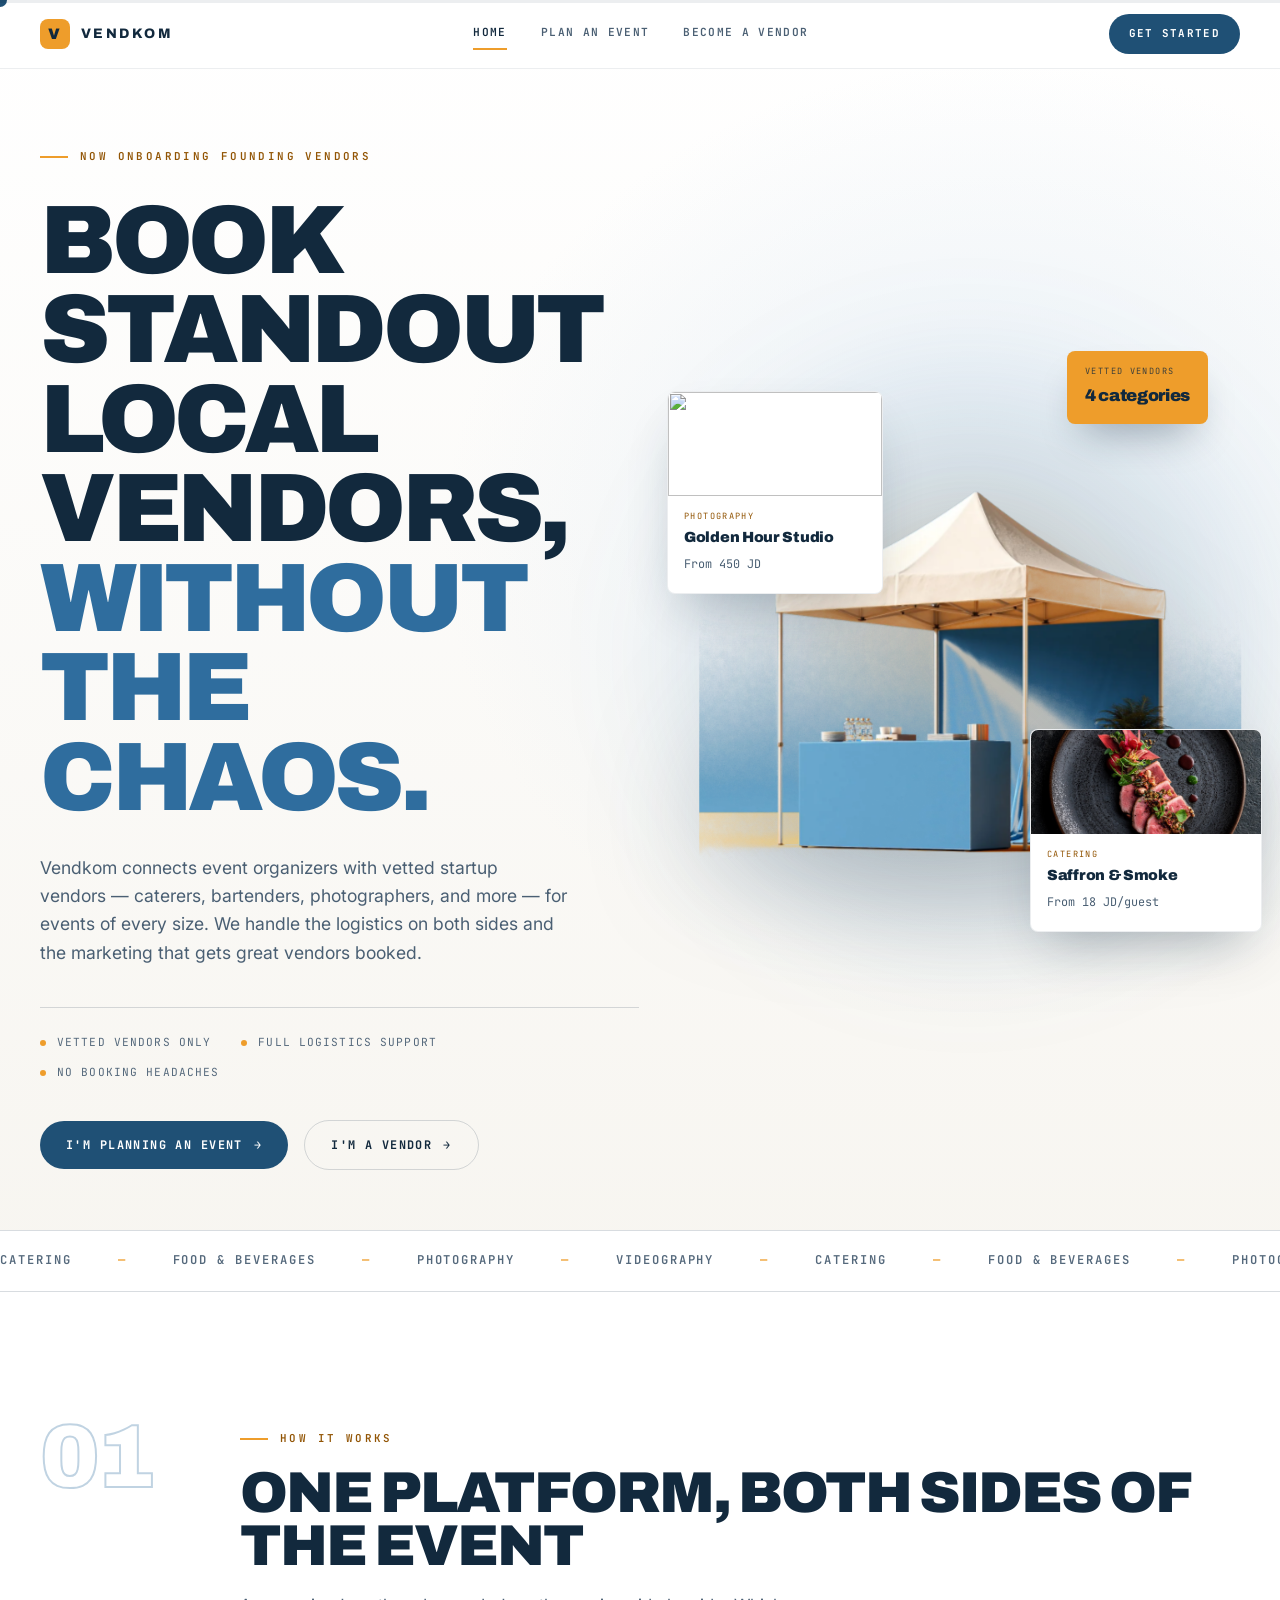
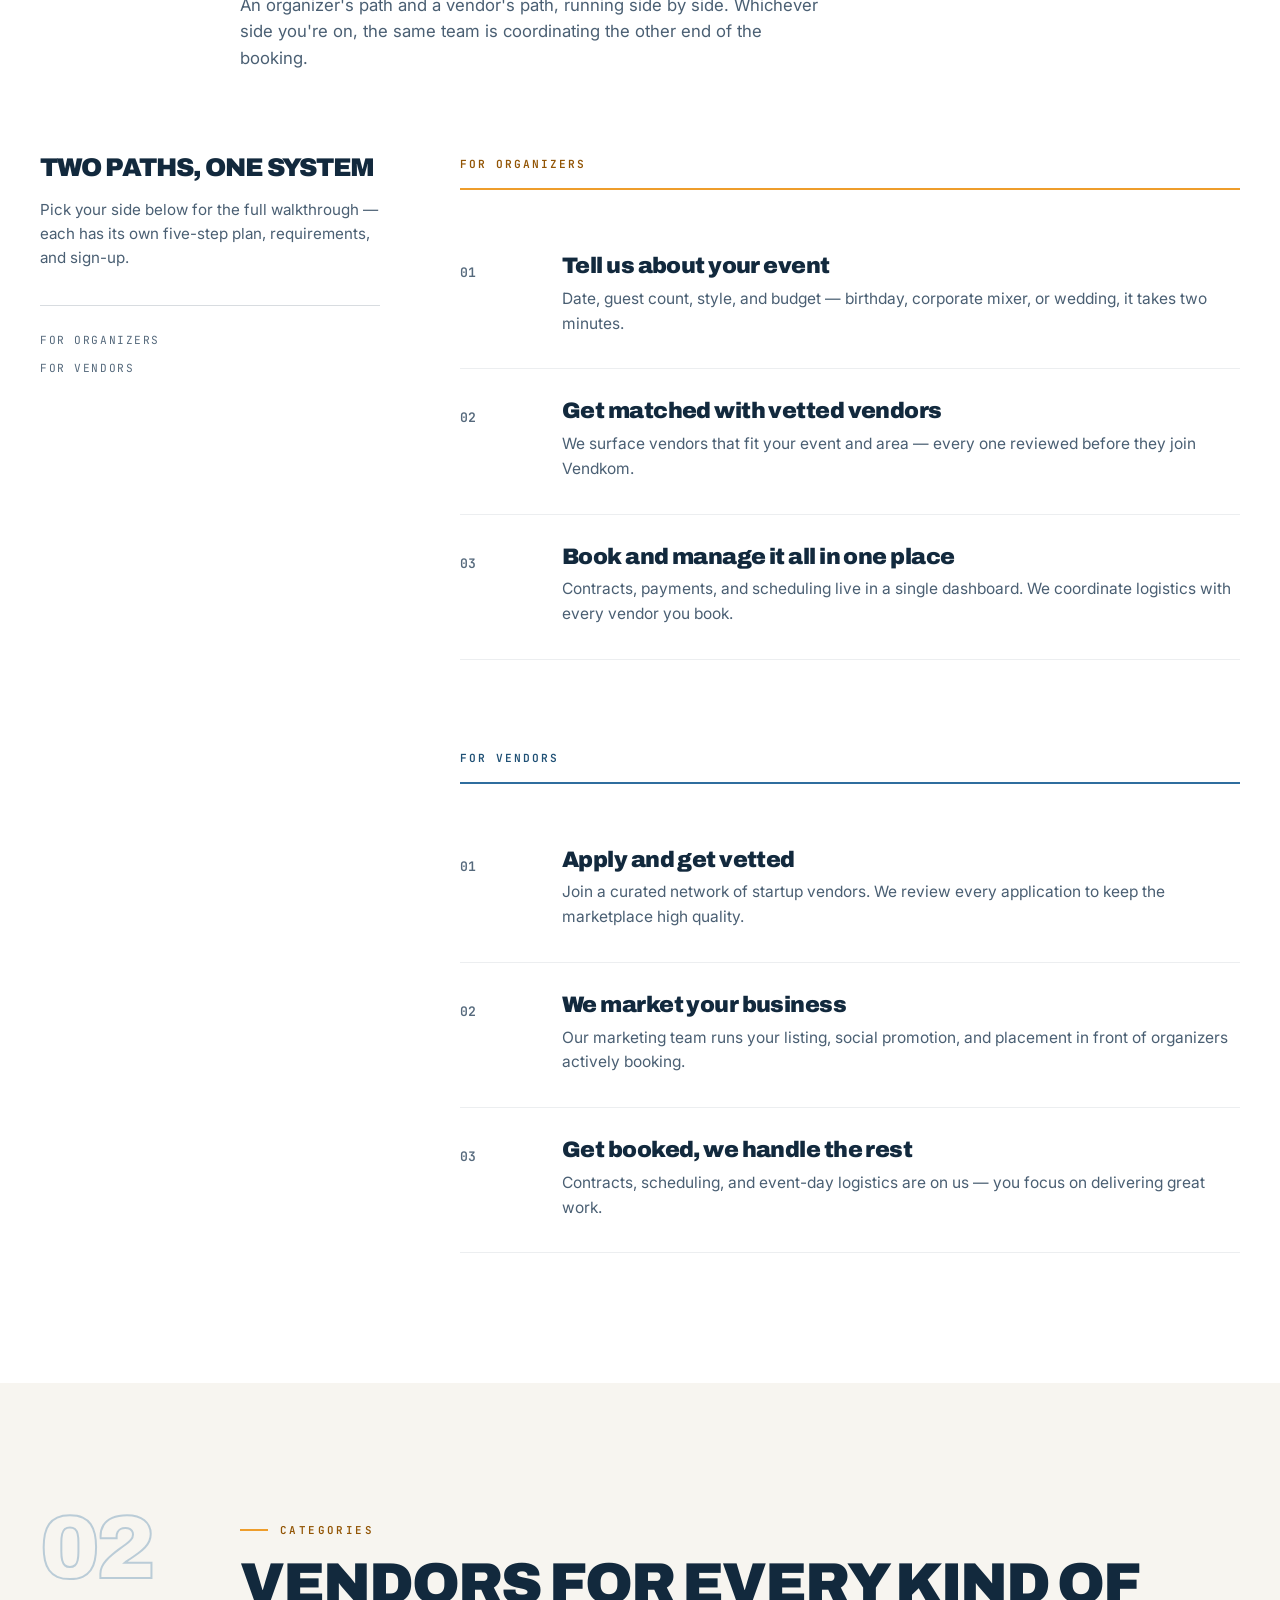
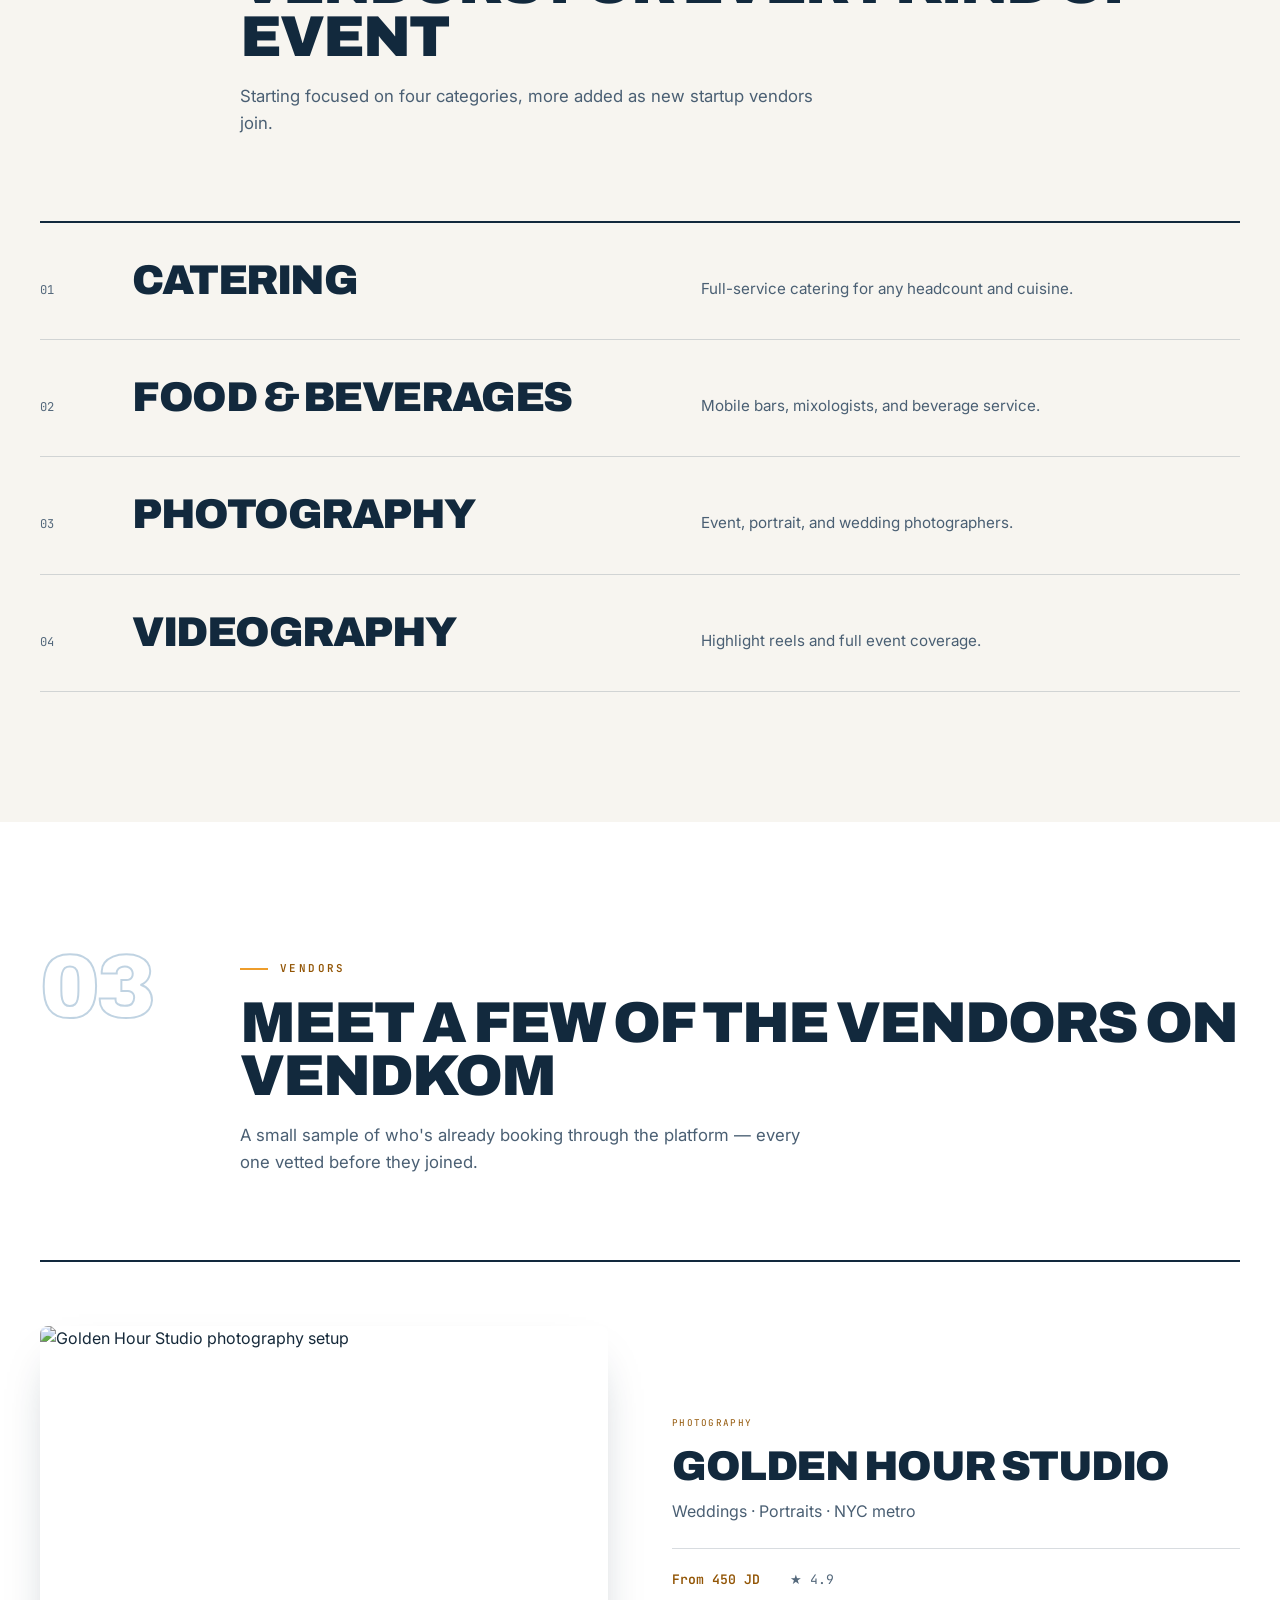
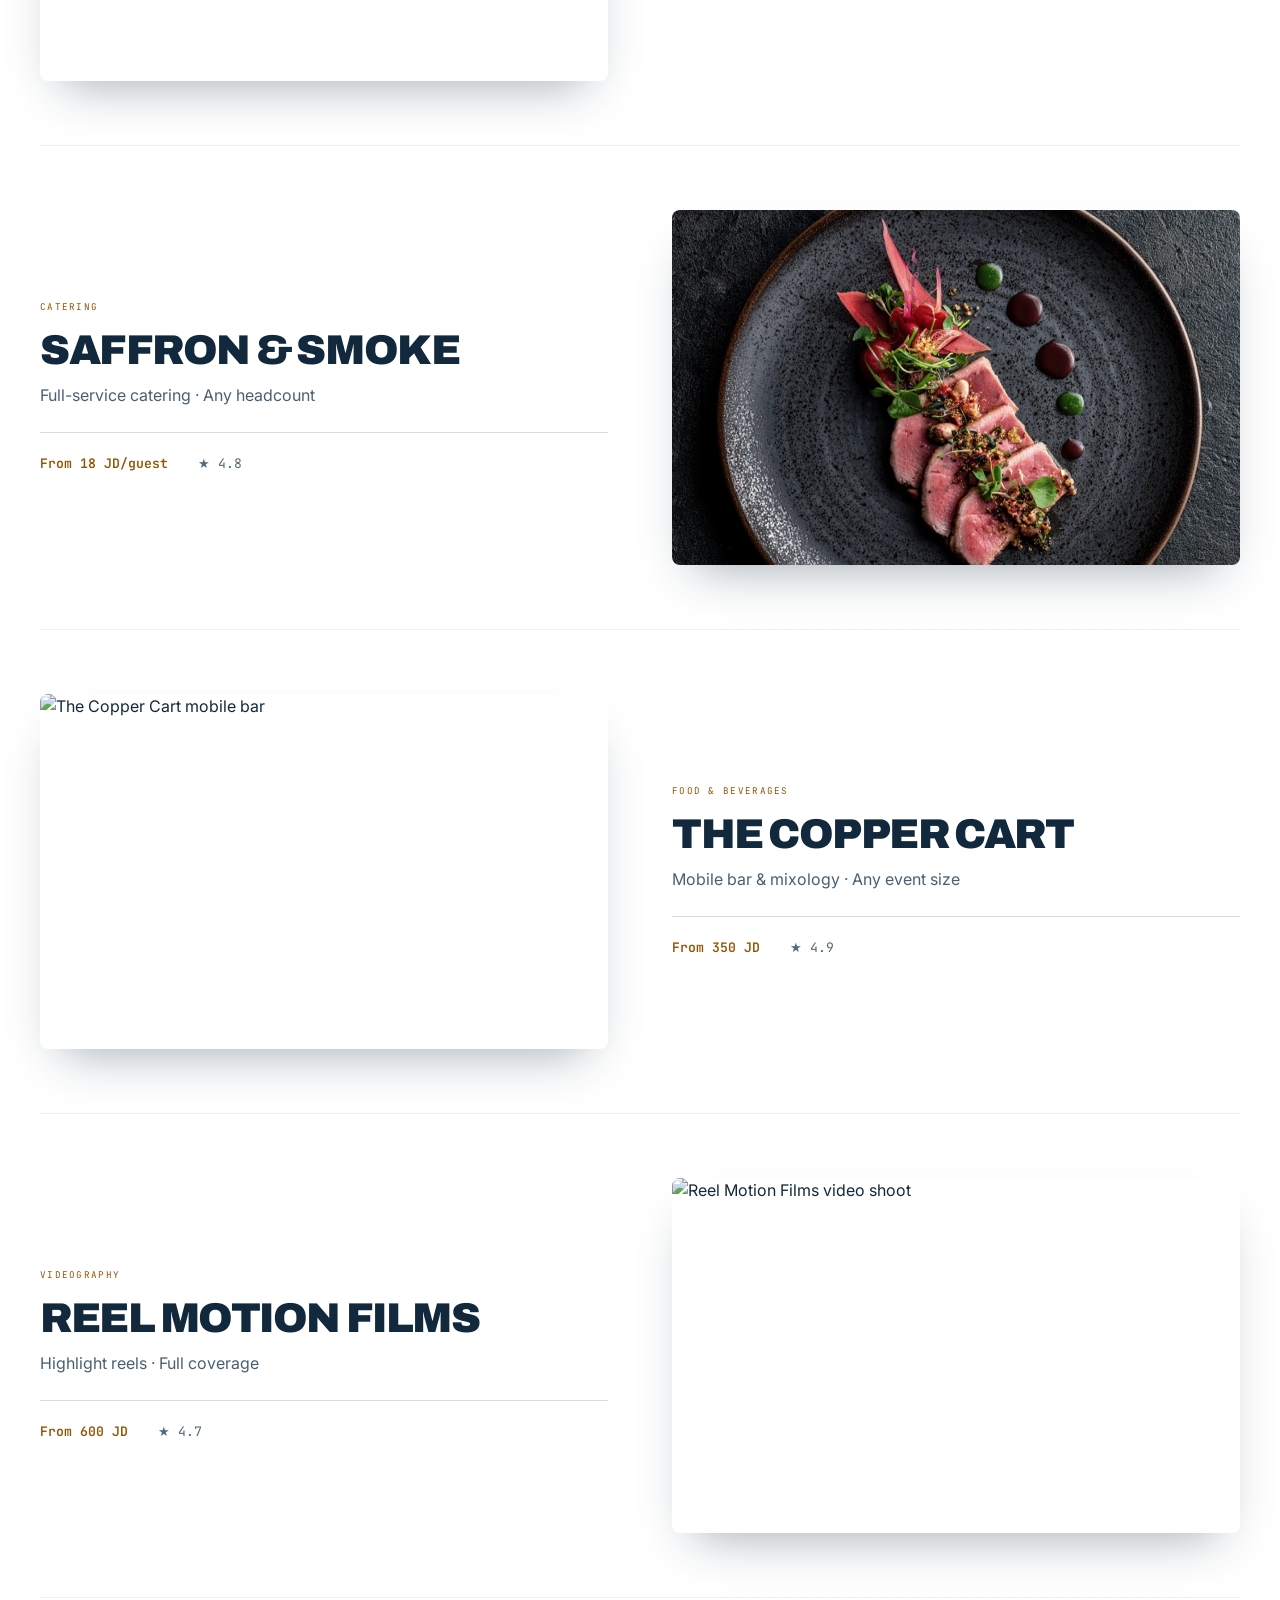
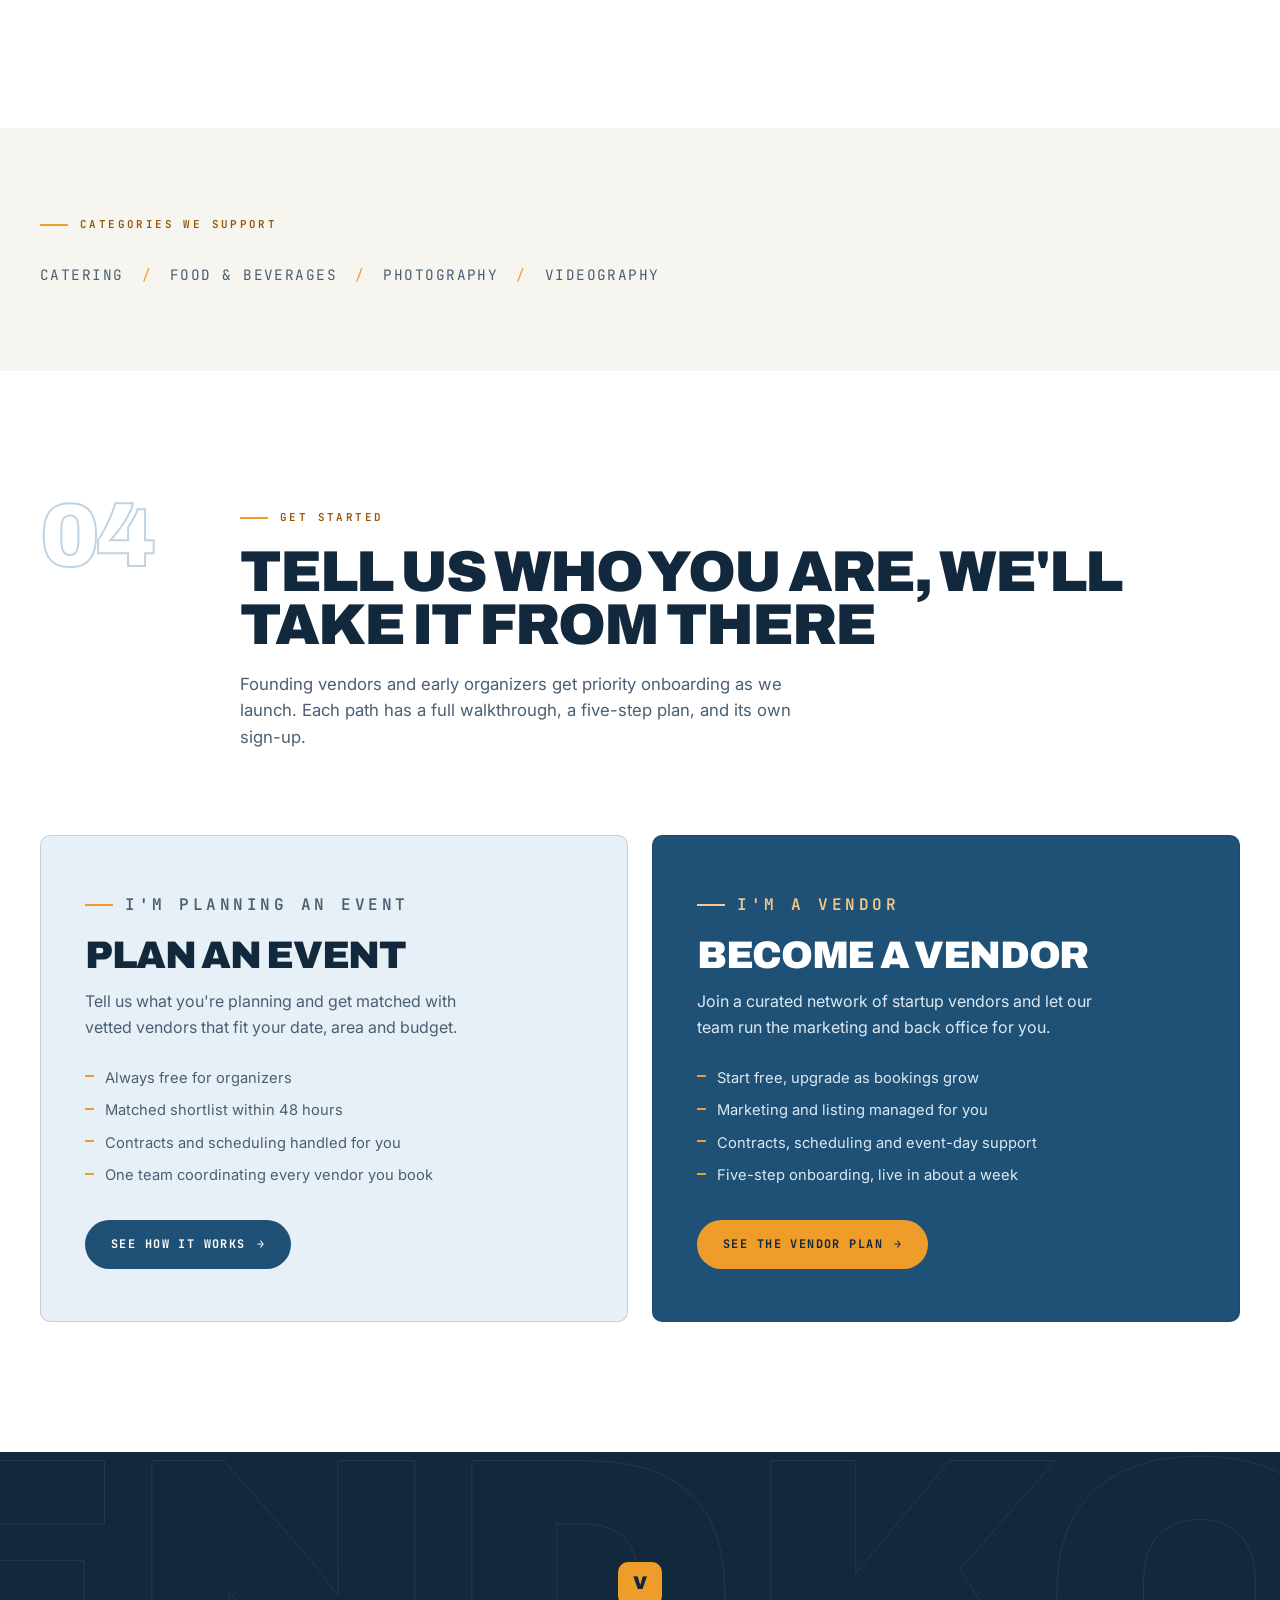
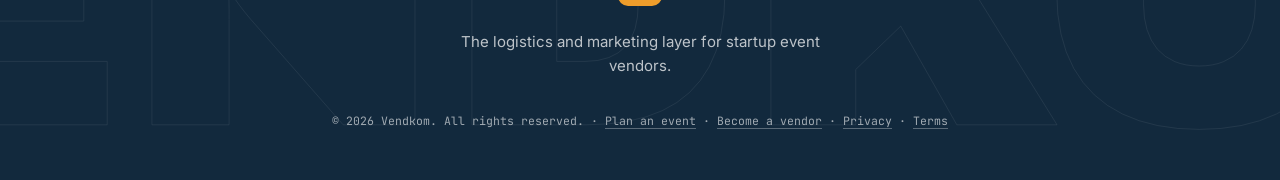
==== commit 04b86cfd: "Split into three pages with dedicated vendor and organizer paths Replaces the single-page site with " ====
--- a/index.html
+++ b/index.html
@@ -4,24 +4,24 @@
 <meta charset="UTF-8">
 <meta name="viewport" content="width=device-width, initial-scale=1.0">
 <title>Vendkom — Book vetted vendors for your next event</title>
-<meta name="description" content="Vendkom connects event organizers with vetted startup vendors — food & beverage, photography, and more. We handle the logistics and the marketing.">
+<meta name="description" content="Vendkom connects event organizers with vetted startup vendors — catering, food & beverage, photography and videography. We handle the logistics and the marketing.">
 <meta name="theme-color" content="#ffffff">
 <meta property="og:type" content="website">
 <meta property="og:url" content="https://vendkom.com/">
 <meta property="og:title" content="Vendkom — Book vetted vendors for your next event">
-<meta property="og:description" content="Vendkom connects event organizers with vetted startup vendors — food & beverage, photography, and more. We handle the logistics and the marketing.">
+<meta property="og:description" content="Vendkom connects event organizers with vetted startup vendors — catering, food & beverage, photography and videography. We handle the logistics and the marketing.">
 <meta property="og:image" content="https://vendkom.com/icons/icon-512.png">
 <meta name="twitter:card" content="summary">
 <meta name="twitter:title" content="Vendkom — Book vetted vendors for your next event">
-<meta name="twitter:description" content="Vendkom connects event organizers with vetted startup vendors — food & beverage, photography, and more. We handle the logistics and the marketing.">
+<meta name="twitter:description" content="Vendkom connects event organizers with vetted startup vendors — catering, food & beverage, photography and videography. We handle the logistics and the marketing.">
 <meta name="twitter:image" content="https://vendkom.com/icons/icon-512.png">
-<link rel="icon" href="/favicon.ico" sizes="any">
-<link rel="icon" type="image/png" sizes="16x16" href="/icons/icon-16.png">
-<link rel="icon" type="image/png" sizes="32x32" href="/icons/icon-32.png">
-<link rel="icon" type="image/png" sizes="48x48" href="/icons/icon-48.png">
-<link rel="icon" type="image/png" sizes="96x96" href="/icons/icon-96.png">
-<link rel="icon" type="image/png" sizes="192x192" href="/icons/icon-192.png">
-<link rel="apple-touch-icon" sizes="180x180" href="/icons/icon-180.png">
+<link rel="icon" href="favicon.ico" sizes="any">
+<link rel="icon" type="image/png" sizes="16x16" href="icons/icon-16.png">
+<link rel="icon" type="image/png" sizes="32x32" href="icons/icon-32.png">
+<link rel="icon" type="image/png" sizes="48x48" href="icons/icon-48.png">
+<link rel="icon" type="image/png" sizes="96x96" href="icons/icon-96.png">
+<link rel="icon" type="image/png" sizes="192x192" href="icons/icon-192.png">
+<link rel="apple-touch-icon" sizes="180x180" href="icons/icon-180.png">
 <link rel="preconnect" href="https://fonts.googleapis.com">
 <link rel="preconnect" href="https://fonts.gstatic.com" crossorigin>
 <link href="https://fonts.googleapis.com/css2?family=Archivo:wght@700;800;900&family=JetBrains+Mono:wght@500;600;700&family=Inter:wght@400;500;600;700&display=swap" rel="stylesheet">
@@ -31,8 +31,6 @@
 
 <a class="skip-link" href="#main">Skip to content</a>
 
-<!-- Curtain intro. Always resolves — script.js holds a hard timeout fallback
-     so a slow connection can never trap a visitor behind it. -->
 <div class="preloader" id="preloader" aria-hidden="true">
   <svg class="preloader-mark" viewBox="0 0 100 100" width="70" height="70">
     <path d="M20 22 L50 78 L80 22" pathLength="1"></path>
@@ -42,7 +40,6 @@
 
 <div class="cursor-dot" id="cursorDot" aria-hidden="true"></div>
 
-<!-- Floating preview for the category index — one node, image swapped on hover -->
 <div class="index-preview" id="indexPreview" aria-hidden="true">
   <img data-preview="catering" src="assets/images/hero-plated-dish.jpg" alt="">
   <img data-preview="beverages" src="assets/images/hero-champagne.jpg" alt="">
@@ -52,21 +49,17 @@
 
 <div class="scroll-progress" aria-hidden="true"><div class="scroll-progress-fill" id="scrollProgressFill"></div></div>
 
-<a class="brand-mark" href="#top" title="Back to top">
-  <span class="mark">V</span>
-  <span>Vendkom</span>
-</a>
-
-<div class="chapter-rail" id="chapterRail" aria-hidden="true">
-  <i data-rail-for="top"></i>
-  <i data-rail-for="how-it-works"></i>
-  <i data-rail-for="categories"></i>
-  <i data-rail-for="vendors"></i>
-  <i data-rail-for="for-vendors"></i>
-  <i data-rail-for="pricing"></i>
-  <i data-rail-for="faq"></i>
-  <i data-rail-for="get-started"></i>
-</div>
+<header class="site-nav">
+  <div class="nav-inner">
+    <a class="brand-mark" href="index.html"><span class="mark">V</span><span>Vendkom</span></a>
+    <nav class="nav-links">
+      <a href="index.html" class="is-current">Home</a>
+      <a href="for-organizers.html">Plan an event</a>
+      <a href="for-vendors.html">Become a vendor</a>
+    </nav>
+    <a class="nav-cta" href="for-organizers.html#start">Get started</a>
+  </div>
+</header>
 
 <main id="main">
 
@@ -86,12 +79,14 @@
           <li>Full logistics support</li>
           <li>No booking headaches</li>
         </ul>
-        <div class="scroll-cue"><span class="line" aria-hidden="true"></span>Scroll to explore</div>
-      </div>
-
-      <!-- The subject. Full strength, cursor-reactive: the whole stage tilts in
-           3D, the booth itself counter-drifts, and the light behind it tracks
-           the pointer. Small listing cards sit at its edge. -->
+        <div class="hero-actions">
+          <a class="btn btn-primary" href="for-organizers.html">I'm planning an event <span class="arrow">→</span></a>
+          <a class="btn btn-ghost" href="for-vendors.html">I'm a vendor <span class="arrow">→</span></a>
+        </div>
+      </div>
+
+      <!-- Cursor-reactive subject: the stage rotates, the booth counter-drifts,
+           the light tracks the pointer, and each card sits on its own Z plane. -->
       <div class="subject-stage" id="subjectStage" aria-hidden="true">
         <div class="subject-glow" id="subjectGlow"></div>
         <div class="subject-3d" id="subject3d">
@@ -137,7 +132,7 @@
     </div>
   </section>
 
-  <!-- ============ 01 — HOW IT WORKS (sticky split) ============ -->
+  <!-- ============ 01 — HOW IT WORKS ============ -->
   <section class="band" id="how-it-works">
     <div class="shell">
       <div class="band-head">
@@ -145,14 +140,14 @@
         <div>
           <p class="kicker">How it works</p>
           <h2>One platform, both sides of the event</h2>
-          <p class="lede">An organizer's path and a vendor's path, running side by side — scroll to follow either one.</p>
+          <p class="lede">An organizer's path and a vendor's path, running side by side. Whichever side you're on, the same team is coordinating the other end of the booking.</p>
         </div>
       </div>
 
       <div class="sticky-split">
         <aside class="sticky-side">
           <h3>Two paths, one system</h3>
-          <p>Whichever side you're on, the same team is coordinating the other end of the booking.</p>
+          <p>Pick your side below for the full walkthrough — each has its own five-step plan, requirements, and sign-up.</p>
           <div class="path-switch" id="pathSwitch">
             <span data-path="organizer">For organizers</span>
             <span data-path="vendor">For vendors</span>
@@ -214,7 +209,7 @@
     </div>
   </section>
 
-  <!-- ============ 02 — CATEGORIES (hover-reveal index) ============ -->
+  <!-- ============ 02 — CATEGORIES ============ -->
   <section class="band band--paper" id="categories">
     <div class="shell">
       <div class="band-head">
@@ -222,7 +217,7 @@
         <div>
           <p class="kicker">Categories</p>
           <h2>Vendors for every kind of event</h2>
-          <p class="lede">Keep scrolling — this row moves sideways. Starting focused on four categories, more added as new startup vendors join.</p>
+          <p class="lede">Starting focused on four categories, more added as new startup vendors join.</p>
         </div>
       </div>
 
@@ -251,7 +246,7 @@
     </div>
   </section>
 
-  <!-- ============ 03 — VENDORS (alternating editorial rows) ============ -->
+  <!-- ============ 03 — VENDORS ============ -->
   <section class="band" id="vendors">
     <div class="shell">
       <div class="band-head">
@@ -327,288 +322,53 @@
     </div>
   </section>
 
-  <!-- ============ 04 — FOR VENDORS (stats band + benefit grid) ============ -->
-  <section class="band band--tint" id="for-vendors">
+  <!-- ============ CATEGORIES WE SUPPORT ============ -->
+  <section class="band band--paper" style="padding: 80px 0;">
+    <div class="shell">
+      <p class="kicker" style="margin-bottom: 26px;">Categories we support</p>
+      <p class="tag-strip">
+        <span>Catering</span><span>Food &amp; Beverages</span><span>Photography</span><span>Videography</span>
+      </p>
+    </div>
+  </section>
+
+  <!-- ============ CHOOSE YOUR PATH ============ -->
+  <section class="band" id="get-started">
     <div class="shell">
       <div class="band-head">
         <span class="band-numeral" aria-hidden="true">04</span>
         <div>
-          <p class="kicker">For vendors</p>
-          <h2>We grow your bookings, so you can grow your business</h2>
-          <p class="lede">
-            Vendkom was built for startup vendors who make great food, take great photos, and run great events —
-            but don't have time to also run marketing and logistics. That's our job.
-          </p>
-        </div>
-      </div>
-
-      <div class="stats-band">
-        <div class="stat-cell">
-          <span class="num" data-count-to="128" data-count-suffix="%">0%</span>
-          <span class="label">Avg. profile view lift</span>
-        </div>
-        <div class="stat-cell">
-          <span class="num" data-count-to="4" data-count-suffix="">0</span>
-          <span class="label">Vendor categories</span>
-        </div>
-        <div class="stat-cell">
-          <span class="num" data-count-to="15" data-count-suffix="%">0%</span>
-          <span class="label">Starting commission</span>
-        </div>
-      </div>
-
-      <div class="benefit-grid" id="benefitGrid">
-        <div class="benefit">
-          <span class="benefit-mark">✓</span>
-          <h4>Marketing, handled</h4>
-          <p>Our marketing team runs your listing, social promotion, and search placement — no agency needed.</p>
-        </div>
-        <div class="benefit">
-          <span class="benefit-mark">✓</span>
-          <h4>More bookings</h4>
-          <p>Get in front of organizers who are actively planning and ready to book.</p>
-        </div>
-        <div class="benefit">
-          <span class="benefit-mark">✓</span>
-          <h4>Logistics support</h4>
-          <p>Contracts, scheduling, and event-day coordination — we handle the back office.</p>
-        </div>
-        <div class="benefit">
-          <span class="benefit-mark">✓</span>
-          <h4>Fair, transparent pricing</h4>
-          <p>Know exactly what you pay. No hidden fees, no long-term lock-in.</p>
-        </div>
-        <div class="benefit">
-          <span class="benefit-mark">✓</span>
-          <h4>Built for startups</h4>
-          <p>No massive upfront costs — start on our free plan and upgrade as bookings grow.</p>
-        </div>
-        <div class="benefit">
-          <span class="benefit-mark">✓</span>
-          <h4>Dedicated support</h4>
-          <p>Real people helping you grow, not a support ticket queue.</p>
-        </div>
-      </div>
-
-      <div class="dash" aria-hidden="true">
-        <p class="dash-label">Vendor dashboard</p>
-        <div class="dash-rows">
-          <div class="dash-row"><span>Profile views</span><span class="stat-bar"><i data-bar-width="78"></i></span></div>
-          <div class="dash-row"><span>Booking requests</span><span class="stat-bar"><i data-bar-width="58"></i></span></div>
-          <div class="dash-row"><span>Confirmed events</span><span class="stat-bar"><i data-bar-width="40"></i></span></div>
-        </div>
-        <p class="dash-note">Marketing campaign live · managed by Vendkom</p>
-      </div>
-    </div>
-  </section>
-
-  <!-- ============ CATEGORIES WE SUPPORT ============ -->
-  <section class="band" style="padding: 80px 0;">
-    <div class="shell">
-      <p class="kicker" style="margin-bottom: 26px;">Categories we support</p>
-      <p class="tag-strip">
-        <span>Catering</span><span>Food &amp; Beverages</span><span>Photography</span><span>Videography</span>
-      </p>
-    </div>
-  </section>
-
-  <!-- ============ 05 — PRICING (wide rows) ============ -->
-  <section class="band" id="pricing">
-    <div class="shell">
-      <div class="band-head">
-        <span class="band-numeral" aria-hidden="true">05</span>
-        <div>
-          <p class="kicker">Pricing</p>
-          <h2>Plans that grow with your business</h2>
-          <p class="lede">Organizers always use Vendkom for free. Watch each price settle into its annual rate as you scroll.</p>
-        </div>
-      </div>
-
-      <div class="plan-list">
-        <div class="plan">
-          <div class="plan-id">
-            <h3>Starter</h3>
-            <p>Get listed and start booking</p>
-          </div>
-          <div class="plan-price">
-            <span class="amount" data-monthly="0" data-annual="0">0 JD</span>
-            <span class="period">/mo</span>
-            <span class="billing">free, no commitment</span>
-            <span class="commission">15% commission per booking</span>
-          </div>
-          <ul class="plan-features">
-            <li>Marketplace listing</li>
-            <li>Up to 5 bookings / month</li>
-            <li>Standard search placement</li>
-            <li>Email support</li>
+          <p class="kicker">Get started</p>
+          <h2>Tell us who you are, we'll take it from there</h2>
+          <p class="lede">Founding vendors and early organizers get priority onboarding as we launch. Each path has a full walkthrough, a five-step plan, and its own sign-up.</p>
+        </div>
+      </div>
+
+      <div class="path-cta">
+        <div class="path-card path-card--organizer">
+          <p class="kicker">I'm planning an event</p>
+          <h3>Plan an event</h3>
+          <p>Tell us what you're planning and get matched with vetted vendors that fit your date, area and budget.</p>
+          <ul class="path-list">
+            <li>Always free for organizers</li>
+            <li>Matched shortlist within 48 hours</li>
+            <li>Contracts and scheduling handled for you</li>
+            <li>One team coordinating every vendor you book</li>
           </ul>
-        </div>
-
-        <div class="plan is-featured">
-          <div class="plan-id">
-            <h3>Growth</h3>
-            <p>For vendors ready to scale bookings</p>
-            <span class="plan-badge">Most popular</span>
-          </div>
-          <div class="plan-price">
-            <span class="amount" data-monthly="25" data-annual="20">25 JD</span>
-            <span class="period">/mo</span>
-            <span class="billing" data-billing-note>billed monthly</span>
-            <span class="commission">10% commission per booking</span>
-          </div>
-          <ul class="plan-features">
-            <li>Unlimited bookings</li>
-            <li>Marketing boost &amp; featured placement</li>
-            <li>Dedicated onboarding</li>
-            <li>Priority support</li>
+          <a class="btn btn-primary" href="for-organizers.html">See how it works <span class="arrow">→</span></a>
+        </div>
+
+        <div class="path-card path-card--vendor">
+          <p class="kicker">I'm a vendor</p>
+          <h3>Become a vendor</h3>
+          <p>Join a curated network of startup vendors and let our team run the marketing and back office for you.</p>
+          <ul class="path-list">
+            <li>Start free, upgrade as bookings grow</li>
+            <li>Marketing and listing managed for you</li>
+            <li>Contracts, scheduling and event-day support</li>
+            <li>Five-step onboarding, live in about a week</li>
           </ul>
-        </div>
-
-        <div class="plan">
-          <div class="plan-id">
-            <h3>Pro</h3>
-            <p>Full-service growth &amp; logistics</p>
-          </div>
-          <div class="plan-price">
-            <span class="amount" data-monthly="75" data-annual="59">75 JD</span>
-            <span class="period">/mo</span>
-            <span class="billing" data-billing-note>billed monthly</span>
-            <span class="commission">6% commission per booking</span>
-          </div>
-          <ul class="plan-features">
-            <li>Everything in Growth</li>
-            <li>Dedicated marketing campaigns</li>
-            <li>Personal account manager</li>
-            <li>Full event-day logistics support</li>
-            <li>Top placement in your category</li>
-          </ul>
-        </div>
-      </div>
-      <p class="plan-footnote">Commission applies only to bookings made through Vendkom. No setup fees. Cancel anytime.</p>
-    </div>
-  </section>
-
-  <!-- ============ 06 — FAQ (two columns, numbered) ============ -->
-  <section class="band band--paper" id="faq">
-    <div class="shell">
-      <div class="band-head">
-        <span class="band-numeral" aria-hidden="true">06</span>
-        <div>
-          <p class="kicker">FAQ</p>
-          <h2>Good to know</h2>
-          <p class="lede">Keep scrolling — each answer opens on its own as it reaches you.</p>
-        </div>
-      </div>
-
-      <div class="faq-grid">
-        <div class="faq-item">
-          <h3><span class="faq-n">01</span><span>Is Vendkom free for event organizers?</span></h3>
-          <div class="faq-a"><p>Yes. Browsing, matching, and booking through Vendkom is always free for organizers. We work directly with vendors on pricing and logistics.</p></div>
-        </div>
-        <div class="faq-item">
-          <h3><span class="faq-n">02</span><span>What does it cost to join as a vendor?</span></h3>
-          <div class="faq-a"><p>Vendors can join for free on our Starter plan, or choose Growth or Pro for more bookings, marketing support, and lower commission per booking.</p></div>
-        </div>
-        <div class="faq-item">
-          <h3><span class="faq-n">03</span><span>What kind of vendors can apply?</span></h3>
-          <div class="faq-a"><p>We're currently focused on food &amp; beverage and photography, and are expanding into videography, décor, entertainment, and rentals.</p></div>
-        </div>
-        <div class="faq-item">
-          <h3><span class="faq-n">04</span><span>How does the marketing support work?</span></h3>
-          <div class="faq-a"><p>On Growth and Pro plans, our marketing team promotes your listing across search, social, and email to organizers actively planning events in your area.</p></div>
-        </div>
-        <div class="faq-item">
-          <h3><span class="faq-n">05</span><span>Who handles logistics on the day of the event?</span></h3>
-          <div class="faq-a"><p>Vendkom coordinates scheduling, contracts, and communication between you and the organizer. On Pro, our team provides full event-day logistics support.</p></div>
-        </div>
-        <div class="faq-item">
-          <h3><span class="faq-n">06</span><span>Can I change or cancel my plan?</span></h3>
-          <div class="faq-a"><p>Yes — upgrade, downgrade, or cancel at any time from your vendor dashboard. There's no long-term contract.</p></div>
-        </div>
-        <div class="faq-item">
-          <h3><span class="faq-n">07</span><span>What types of events does Vendkom support?</span></h3>
-          <div class="faq-a"><p>Anything from birthdays and private parties to weddings and corporate events, public or private, of any size.</p></div>
-        </div>
-        <div class="faq-item">
-          <h3><span class="faq-n">08</span><span>How are vendors vetted?</span></h3>
-          <div class="faq-a"><p>Every vendor application is reviewed by our team before going live, so organizers can book with confidence.</p></div>
-        </div>
-      </div>
-    </div>
-  </section>
-
-  <!-- ============ 07 — GET STARTED ============ -->
-  <section class="close-band" id="get-started">
-    <div class="close-backdrop" aria-hidden="true">
-      <img id="closeBackdropImg" src="assets/images/hero-champagne.jpg" alt="" loading="lazy">
-    </div>
-    <div class="shell">
-      <div class="close-head">
-        <p class="kicker" style="justify-content:center;">Get started</p>
-        <h2>Tell us who you are, we'll take it from there</h2>
-        <p>Founding vendors and early organizers get priority onboarding as we launch.</p>
-      </div>
-
-      <div class="gs-panels">
-        <div class="gs-block">
-          <p class="gs-block-label">I'm planning an event</p>
-          <form id="organizerForm" name="organizer-signup" method="POST" data-netlify="true" data-netlify-honeypot="bot-field" novalidate>
-            <input type="hidden" name="form-name" value="organizer-signup">
-            <p style="display:none;"><label>Leave this field empty: <input name="bot-field"></label></p>
-            <div class="form-row">
-              <div class="form-field"><label for="orgName">Full name</label><input type="text" id="orgName" name="name" required></div>
-              <div class="form-field"><label for="orgEmail">Email</label><input type="email" id="orgEmail" name="email" required></div>
-            </div>
-            <div class="form-row">
-              <div class="form-field">
-                <label for="orgEventType">Event type</label>
-                <select id="orgEventType" name="eventType">
-                  <option>Wedding</option>
-                  <option>Birthday</option>
-                  <option>Corporate event</option>
-                  <option>Private party</option>
-                  <option>Other</option>
-                </select>
-              </div>
-              <div class="form-field"><label for="orgDate">Event date</label><input type="date" id="orgDate" name="date"></div>
-            </div>
-            <div class="form-field">
-              <label for="orgDetails">What do you need?</label>
-              <textarea id="orgDetails" name="details" rows="3" placeholder="Guest count, vendor types, location, budget..."></textarea>
-            </div>
-            <button type="submit" class="submit-cta">Request vendor matches <span class="arrow">→</span></button>
-            <p class="form-success" role="status">Thanks — we've got your event details. Our team will follow up shortly.</p>
-          </form>
-        </div>
-
-        <div class="gs-block">
-          <p class="gs-block-label">I'm a vendor</p>
-          <form id="vendorForm" name="vendor-signup" method="POST" data-netlify="true" data-netlify-honeypot="bot-field" novalidate>
-            <input type="hidden" name="form-name" value="vendor-signup">
-            <p style="display:none;"><label>Leave this field empty: <input name="bot-field"></label></p>
-            <div class="form-row">
-              <div class="form-field"><label for="venBusiness">Business name</label><input type="text" id="venBusiness" name="business" required></div>
-              <div class="form-field"><label for="venEmail">Email</label><input type="email" id="venEmail" name="email" required></div>
-            </div>
-            <div class="form-row">
-              <div class="form-field">
-                <label for="venCategory">Category</label>
-                <select id="venCategory" name="category">
-                  <option>Catering</option>
-                  <option>Food &amp; Beverages</option>
-                  <option>Photography</option>
-                  <option>Videography</option>
-                </select>
-              </div>
-              <div class="form-field"><label for="venCity">City / area served</label><input type="text" id="venCity" name="city"></div>
-            </div>
-            <div class="form-field">
-              <label for="venDetails">Tell us about your business</label>
-              <textarea id="venDetails" name="details" rows="3" placeholder="How long you've been operating, typical event size, portfolio link..."></textarea>
-            </div>
-            <button type="submit" class="submit-cta">Apply as a vendor <span class="arrow">→</span></button>
-            <p class="form-success" role="status">Thanks for applying — our team reviews every vendor and will be in touch soon.</p>
-          </form>
+          <a class="btn btn-primary" href="for-vendors.html">See the vendor plan <span class="arrow">→</span></a>
         </div>
       </div>
     </div>
@@ -616,7 +376,6 @@
 
 </main>
 
-<!-- ============ FOOTER ============ -->
 <footer class="site-footer">
   <span class="footer-ghost" aria-hidden="true">VENDKOM</span>
   <div class="shell footer-inner">
@@ -624,6 +383,8 @@
     <p>The logistics and marketing layer for startup event vendors.</p>
     <div class="footer-bottom">
       &copy; <span class="year"></span> Vendkom. All rights reserved.
+      &middot; <a href="for-organizers.html">Plan an event</a>
+      &middot; <a href="for-vendors.html">Become a vendor</a>
       &middot; <a href="legal/privacy.html">Privacy</a>
       &middot; <a href="legal/terms.html">Terms</a>
     </div>
--- a/css/style.css
+++ b/css/style.css
@@ -118,16 +118,23 @@
   background: linear-gradient(90deg, var(--blue), var(--orange));
   transform: scaleX(0); transform-origin: left center;
 }
+/* ---------- Site navigation (multi-page) ---------- */
+.site-nav {
+  position: fixed; top: 0; left: 0; right: 0; z-index: 200;
+  background: rgba(255, 255, 255, 0.92);
+  border-bottom: 1px solid var(--rule-soft);
+}
+.nav-inner {
+  max-width: 1400px; margin: 0 auto; padding: 0 var(--gutter);
+  height: 68px;
+  display: flex; align-items: center; justify-content: space-between; gap: 24px;
+}
 .brand-mark {
-  position: fixed; top: 26px; left: var(--gutter); z-index: 200;
-  display: inline-flex; align-items: center; gap: 12px;
+  display: inline-flex; align-items: center; gap: 11px;
   font-family: var(--font-display); font-weight: 800;
   font-size: 0.86rem; letter-spacing: 0.18em; text-transform: uppercase;
   color: var(--ink);
-  padding: 7px 15px 7px 7px;
-  background: rgba(255, 255, 255, 0.86);
-  border: 1px solid var(--rule-soft);
-  border-radius: 999px;
+  flex-shrink: 0;
 }
 .brand-mark .mark {
   width: 30px; height: 30px; border-radius: 8px;
@@ -136,6 +143,34 @@
   font-size: 0.95rem; font-weight: 900;
 }
 .brand-mark:focus-visible { outline: 2px solid var(--blue); outline-offset: 4px; }
+
+.nav-links { display: flex; align-items: center; gap: 34px; }
+.nav-links a {
+  font-family: var(--font-mono); font-size: 0.7rem; font-weight: 600;
+  text-transform: uppercase; letter-spacing: 0.12em;
+  color: var(--ink-mute);
+  padding: 6px 0;
+  border-bottom: 2px solid transparent;
+  transition: color 0.3s var(--ease), border-color 0.3s var(--ease);
+}
+.nav-links a:hover { color: var(--ink); }
+.nav-links a.is-current { color: var(--ink); border-bottom-color: var(--orange); }
+.nav-cta {
+  font-family: var(--font-mono); font-size: 0.68rem; font-weight: 700;
+  text-transform: uppercase; letter-spacing: 0.12em;
+  background: var(--blue-dp); color: var(--white);
+  padding: 11px 20px; border-radius: 999px;
+  transition: background 0.3s var(--ease);
+  flex-shrink: 0;
+}
+.nav-cta:hover { background: var(--blue); }
+@media (max-width: 860px) {
+  .nav-inner { height: 60px; gap: 14px; }
+  .nav-links { gap: 18px; }
+  .nav-links a { font-size: 0.62rem; letter-spacing: 0.08em; }
+  .brand-mark span:last-child { display: none; }
+  .nav-cta { display: none; }
+}
 
 .chapter-rail {
   position: fixed; right: 28px; top: 50%;
@@ -320,6 +355,167 @@
 @keyframes marquee { from { transform: translateX(0); } to { transform: translateX(-50%); } }
 
 /* ==========================================================================
+   Page hero — compact masthead for the two path pages
+   ========================================================================== */
+.page-hero {
+  position: relative;
+  padding: 190px 0 90px;
+  background:
+    radial-gradient(ellipse 60% 70% at 82% 40%, var(--tint) 0%, transparent 64%),
+    linear-gradient(180deg, var(--white) 0%, var(--paper) 100%);
+  border-bottom: 1px solid var(--rule);
+  overflow: hidden;
+}
+.page-hero-grid {
+  display: grid; grid-template-columns: minmax(0, 1.1fr) minmax(0, 0.9fr);
+  gap: 60px; align-items: center;
+}
+.page-hero h1 {
+  font-size: clamp(2.4rem, 6vw, 5rem);
+  text-transform: uppercase; letter-spacing: -0.045em;
+  margin: 26px 0 26px;
+}
+.page-hero h1 em { font-style: normal; color: var(--blue); }
+.page-hero .lede { font-size: 1.12rem; margin-bottom: 36px; }
+.page-hero-figure { position: relative; }
+.page-hero-figure img {
+  width: 100%; border-radius: 10px;
+  box-shadow: 0 34px 60px -26px rgba(18, 41, 61, 0.45);
+}
+.hero-actions { display: flex; flex-wrap: wrap; gap: 16px; align-items: center; }
+.btn {
+  display: inline-flex; align-items: center; gap: 11px;
+  font-family: var(--font-mono); font-size: 0.74rem; font-weight: 700;
+  text-transform: uppercase; letter-spacing: 0.12em;
+  padding: 15px 26px; border-radius: 999px;
+  transition: transform 0.3s var(--ease), background 0.3s var(--ease);
+}
+.btn:hover { transform: translateY(-2px); }
+.btn-primary { background: var(--blue-dp); color: var(--white); }
+.btn-primary:hover { background: var(--blue); }
+.btn-ghost {
+  background: transparent; color: var(--ink);
+  border: 1px solid var(--rule);
+}
+.btn-ghost:hover { border-color: var(--ink); }
+.btn .arrow { transition: transform 0.3s var(--ease); }
+.btn:hover .arrow { transform: translateX(5px); }
+
+/* ==========================================================================
+   The 5-step flow — the training path on each page
+   ========================================================================== */
+.flow { counter-reset: flow; position: relative; }
+.flow-step {
+  display: grid; grid-template-columns: 96px minmax(0, 1fr);
+  gap: 36px;
+  padding: 40px 0;
+  border-top: 1px solid var(--rule);
+  position: relative;
+}
+.flow-step:last-child { border-bottom: 1px solid var(--rule); }
+.flow-n {
+  font-family: var(--font-display); font-weight: 900;
+  font-size: 2.6rem; line-height: 0.85;
+  color: transparent;
+  -webkit-text-stroke: 2px var(--blue);
+  letter-spacing: -0.05em;
+  transition: color 0.5s var(--ease);
+}
+.flow-step:hover .flow-n { color: var(--blue); }
+.flow-body h3 {
+  font-size: 1.5rem; letter-spacing: -0.025em; margin-bottom: 12px;
+  text-transform: uppercase;
+}
+.flow-body > p { color: var(--ink-mute); font-size: 1rem; max-width: 62ch; margin-bottom: 18px; }
+.flow-meta {
+  display: flex; flex-wrap: wrap; gap: 10px 22px;
+  font-family: var(--font-mono); font-size: 0.68rem;
+  text-transform: uppercase; letter-spacing: 0.1em;
+  color: var(--ink-faint);
+}
+.flow-meta span { position: relative; padding-left: 15px; }
+.flow-meta span::before {
+  content: ''; position: absolute; left: 0; top: 50%; transform: translateY(-50%);
+  width: 5px; height: 5px; border-radius: 50%; background: var(--orange);
+}
+.flow-tip {
+  margin-top: 18px; padding: 16px 20px;
+  background: var(--tint);
+  border-left: 3px solid var(--blue);
+  border-radius: 0 6px 6px 0;
+  font-size: 0.92rem; color: var(--ink-mute);
+}
+.flow-tip strong { color: var(--ink); }
+
+/* ==========================================================================
+   Requirements / checklist blocks
+   ========================================================================== */
+.req-grid { display: grid; grid-template-columns: repeat(2, 1fr); gap: 1px; background: var(--rule); }
+.req {
+  background: var(--white); padding: 34px 30px;
+}
+.band--paper .req { background: var(--paper); }
+.band--tint .req { background: var(--tint); }
+.req h4 {
+  font-size: 1.05rem; letter-spacing: -0.02em; margin-bottom: 14px;
+  display: flex; align-items: center; gap: 11px;
+}
+.req h4::before {
+  content: ''; width: 9px; height: 9px; border-radius: 2px;
+  background: var(--orange); flex-shrink: 0;
+}
+.req p { color: var(--ink-mute); font-size: 0.93rem; }
+.req ul { margin-top: 12px; display: flex; flex-direction: column; gap: 8px; }
+.req li {
+  position: relative; padding-left: 19px;
+  font-size: 0.9rem; color: var(--ink-mute);
+}
+.req li::before {
+  content: ''; position: absolute; left: 0; top: 0.6em;
+  width: 9px; height: 2px; background: var(--blue);
+}
+
+/* ==========================================================================
+   Home — the two path cards
+   ========================================================================== */
+.path-cta { display: grid; grid-template-columns: repeat(2, 1fr); gap: 24px; }
+.path-card {
+  position: relative;
+  padding: 52px 44px;
+  border-radius: 10px;
+  overflow: hidden;
+  border: 1px solid var(--rule);
+  transition: transform 0.5s var(--ease), box-shadow 0.5s var(--ease);
+}
+.path-card:hover { transform: translateY(-6px); box-shadow: 0 32px 60px -28px rgba(18,41,61,0.45); }
+.path-card--organizer { background: var(--tint); }
+.path-card--vendor { background: var(--blue-dp); color: var(--white); }
+.path-card .kicker { margin-bottom: 20px; }
+.path-card--vendor .kicker { color: var(--orange-soft); }
+.path-card--vendor .kicker::before { background: var(--orange-soft); }
+.path-card h3 {
+  font-size: clamp(1.6rem, 3vw, 2.4rem);
+  text-transform: uppercase; margin-bottom: 16px;
+}
+.path-card > p { font-size: 1rem; margin-bottom: 26px; max-width: 40ch; }
+.path-card--organizer > p { color: var(--ink-mute); }
+.path-card--vendor > p { color: var(--blue-tint); }
+.path-list {
+  display: flex; flex-direction: column; gap: 9px;
+  margin-bottom: 32px;
+  font-size: 0.92rem;
+}
+.path-list li { position: relative; padding-left: 20px; }
+.path-list li::before {
+  content: ''; position: absolute; left: 0; top: 0.58em;
+  width: 9px; height: 2px; background: var(--orange);
+}
+.path-card--organizer .path-list li { color: var(--ink-mute); }
+.path-card--vendor .path-list li { color: var(--blue-tint); }
+.path-card--vendor .btn-primary { background: var(--orange); color: var(--ink); }
+.path-card--vendor .btn-primary:hover { background: var(--orange-soft); }
+
+/* ==========================================================================
    Section frame
    ========================================================================== */
 .band { position: relative; padding: 130px 0; background: var(--white); }
@@ -741,9 +937,18 @@
   .plan { grid-template-columns: minmax(0, 1fr) 180px; gap: 34px; }
   .plan-features { grid-column: 1 / -1; }
 }
+@media (max-width: 1180px) {
+  .page-hero-grid { grid-template-columns: 1fr; gap: 44px; }
+  .page-hero { padding: 150px 0 70px; }
+}
 @media (max-width: 900px) {
   :root { --gutter: 26px; }
   .band { padding: 90px 0; }
+  .path-cta { grid-template-columns: 1fr; }
+  .path-card { padding: 40px 30px; }
+  .req-grid { grid-template-columns: 1fr; }
+  .flow-step { grid-template-columns: 60px minmax(0, 1fr); gap: 20px; padding: 32px 0; }
+  .flow-n { font-size: 1.9rem; }
   .band-head { grid-template-columns: 1fr; gap: 14px; margin-bottom: 56px; }
   .band-numeral { font-size: 3rem; }
   .vendor-row { grid-template-columns: 1fr; gap: 30px; padding: 46px 0; }
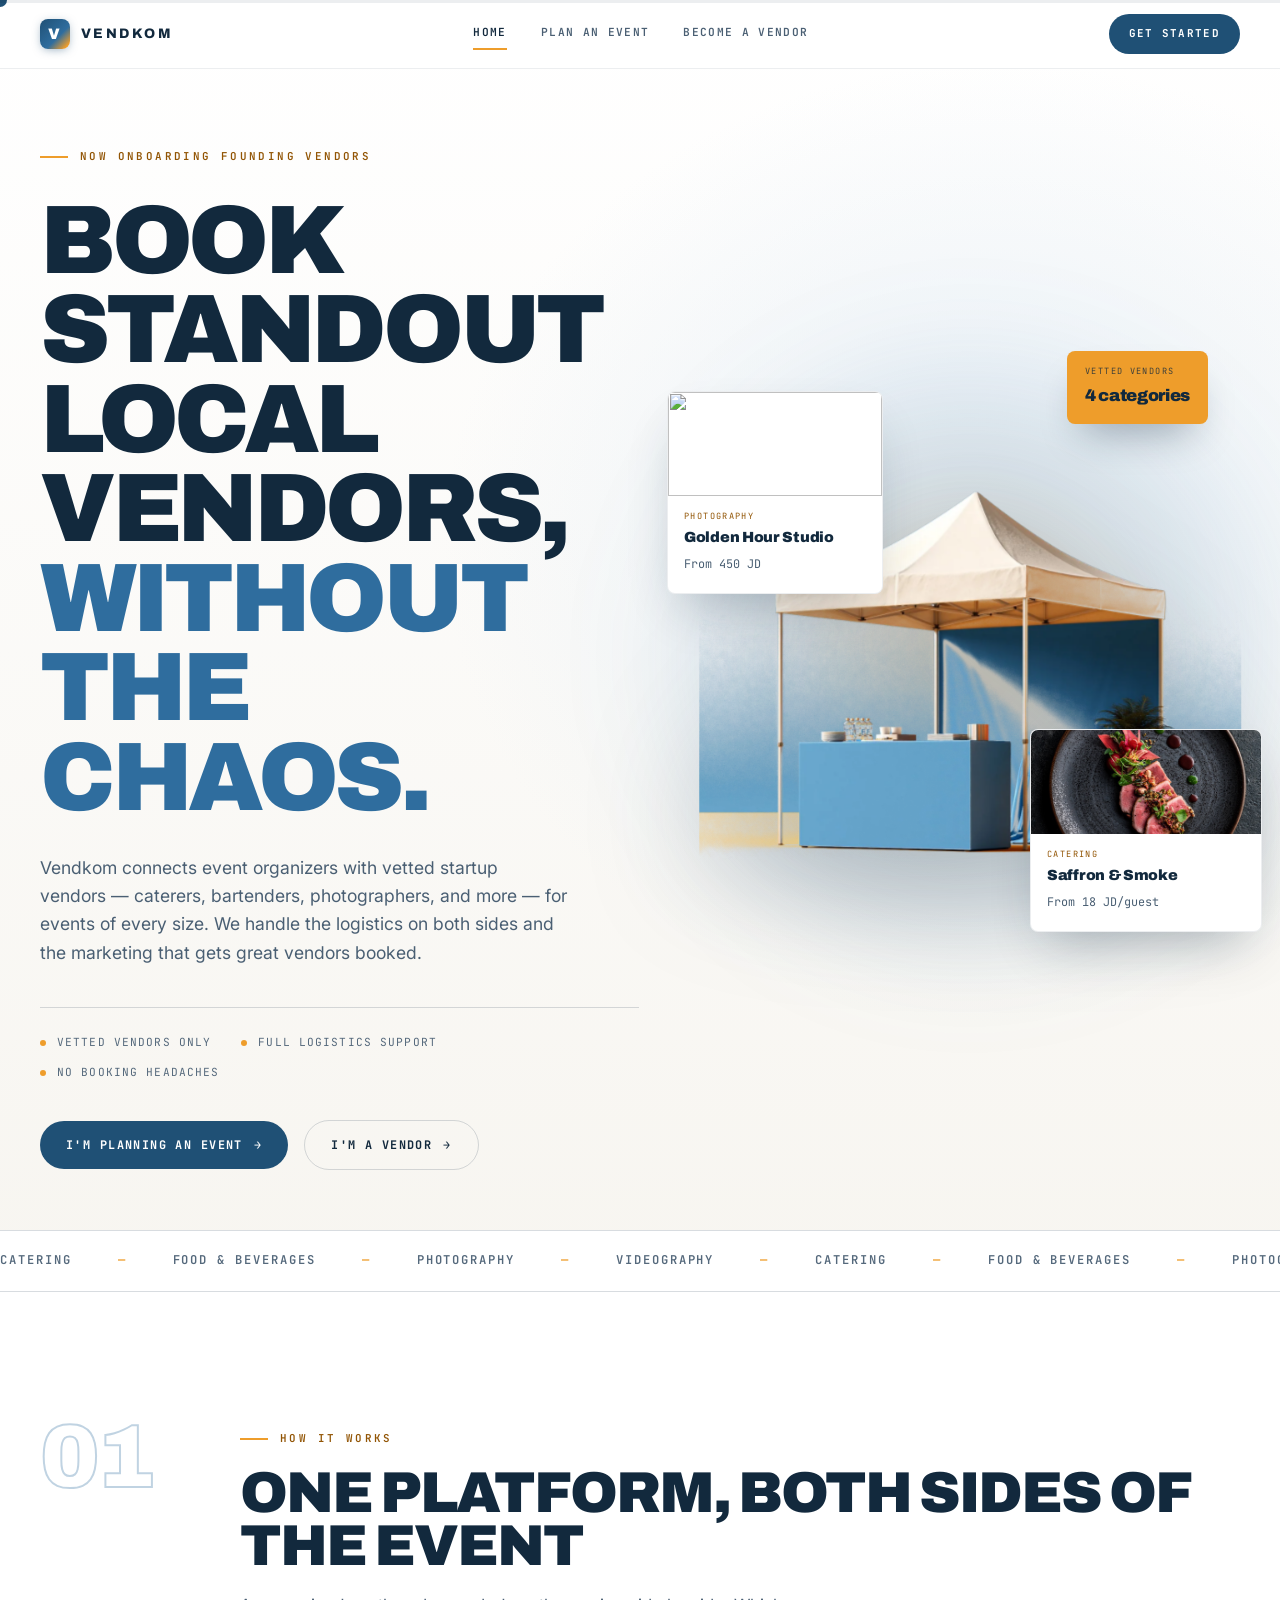
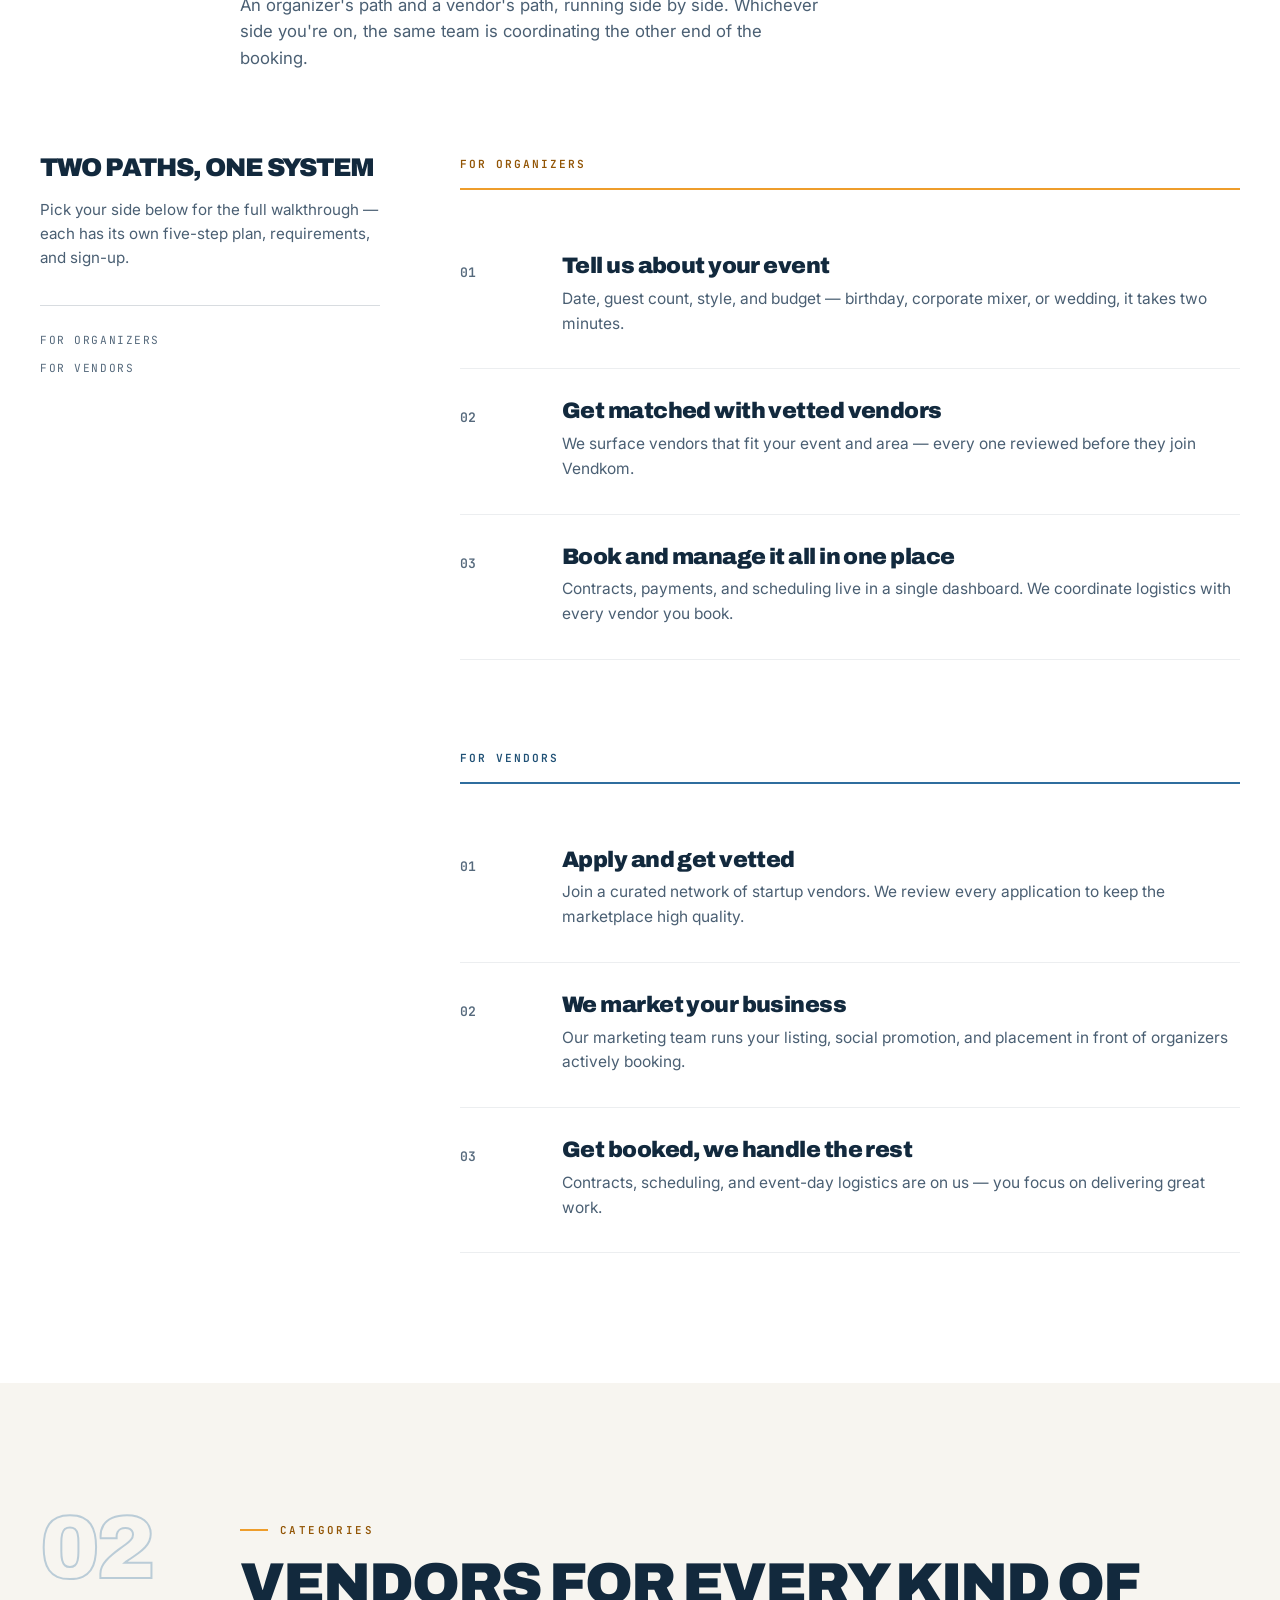
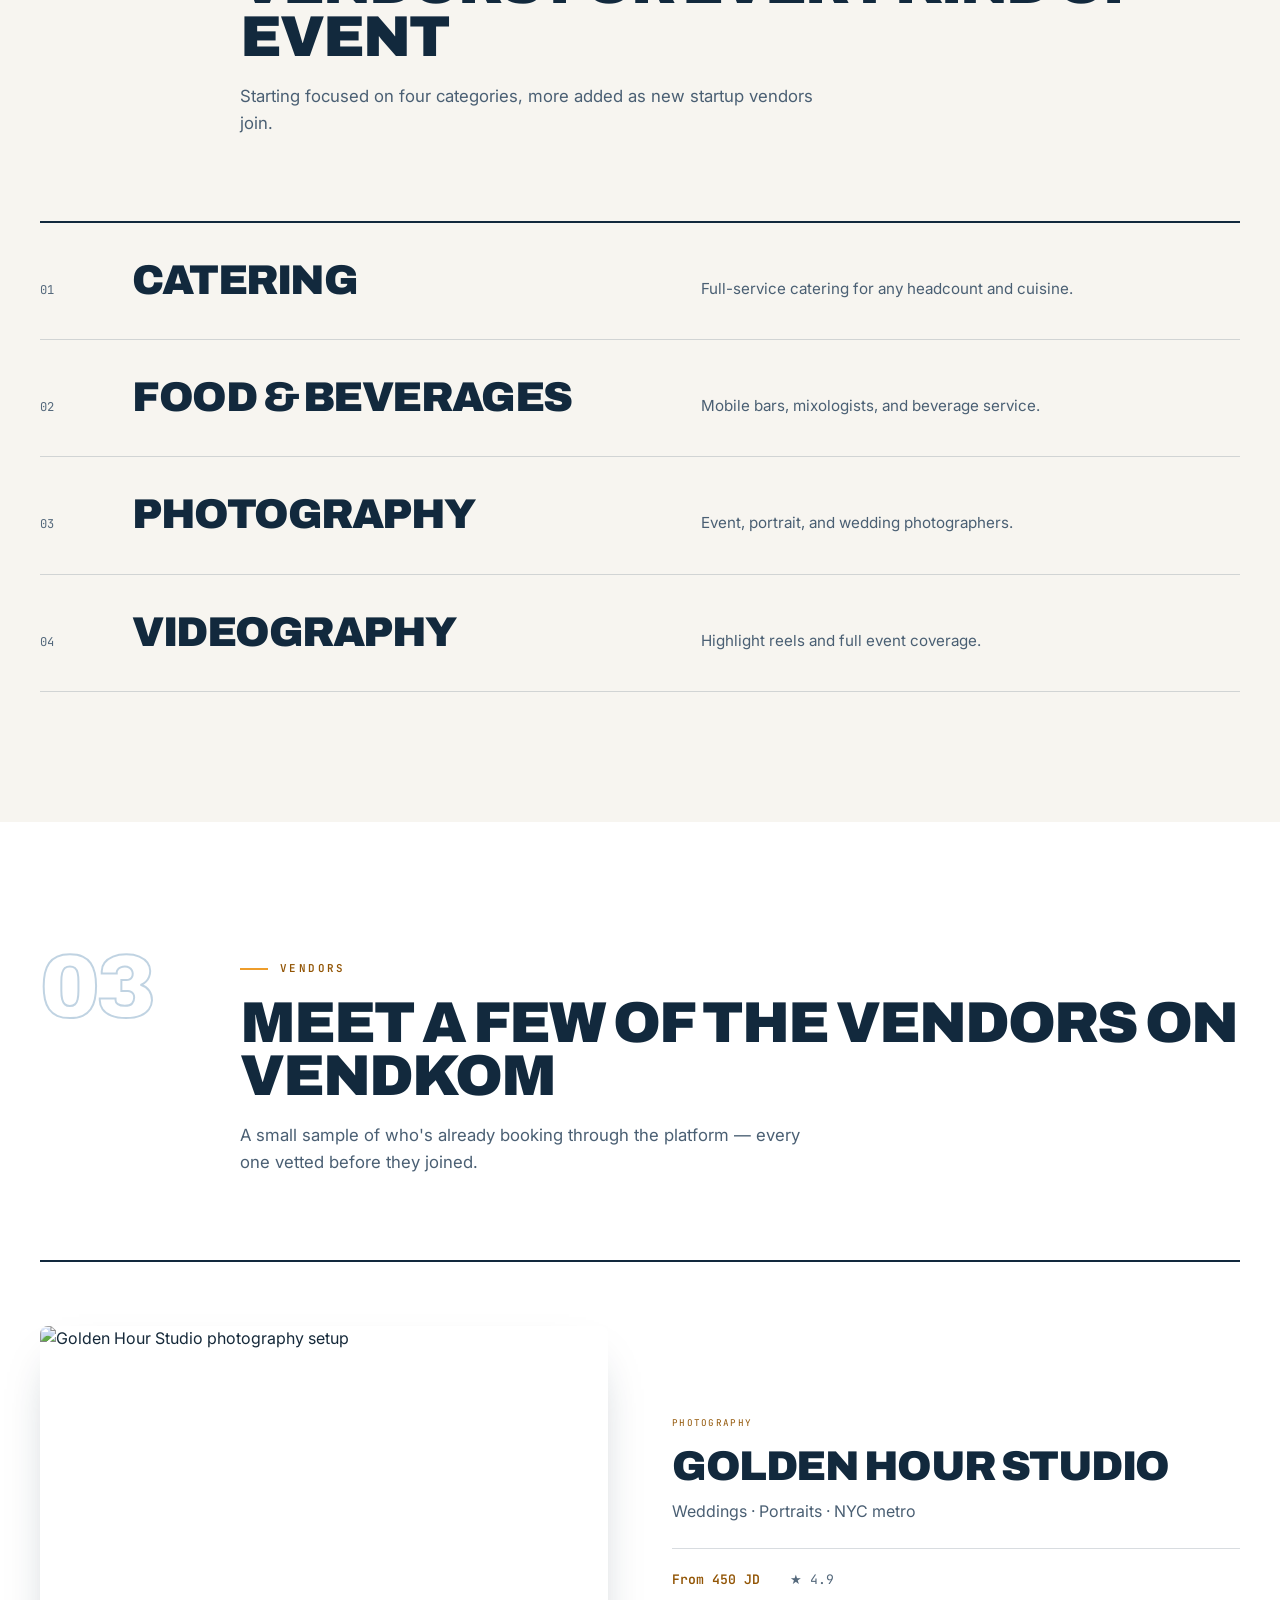
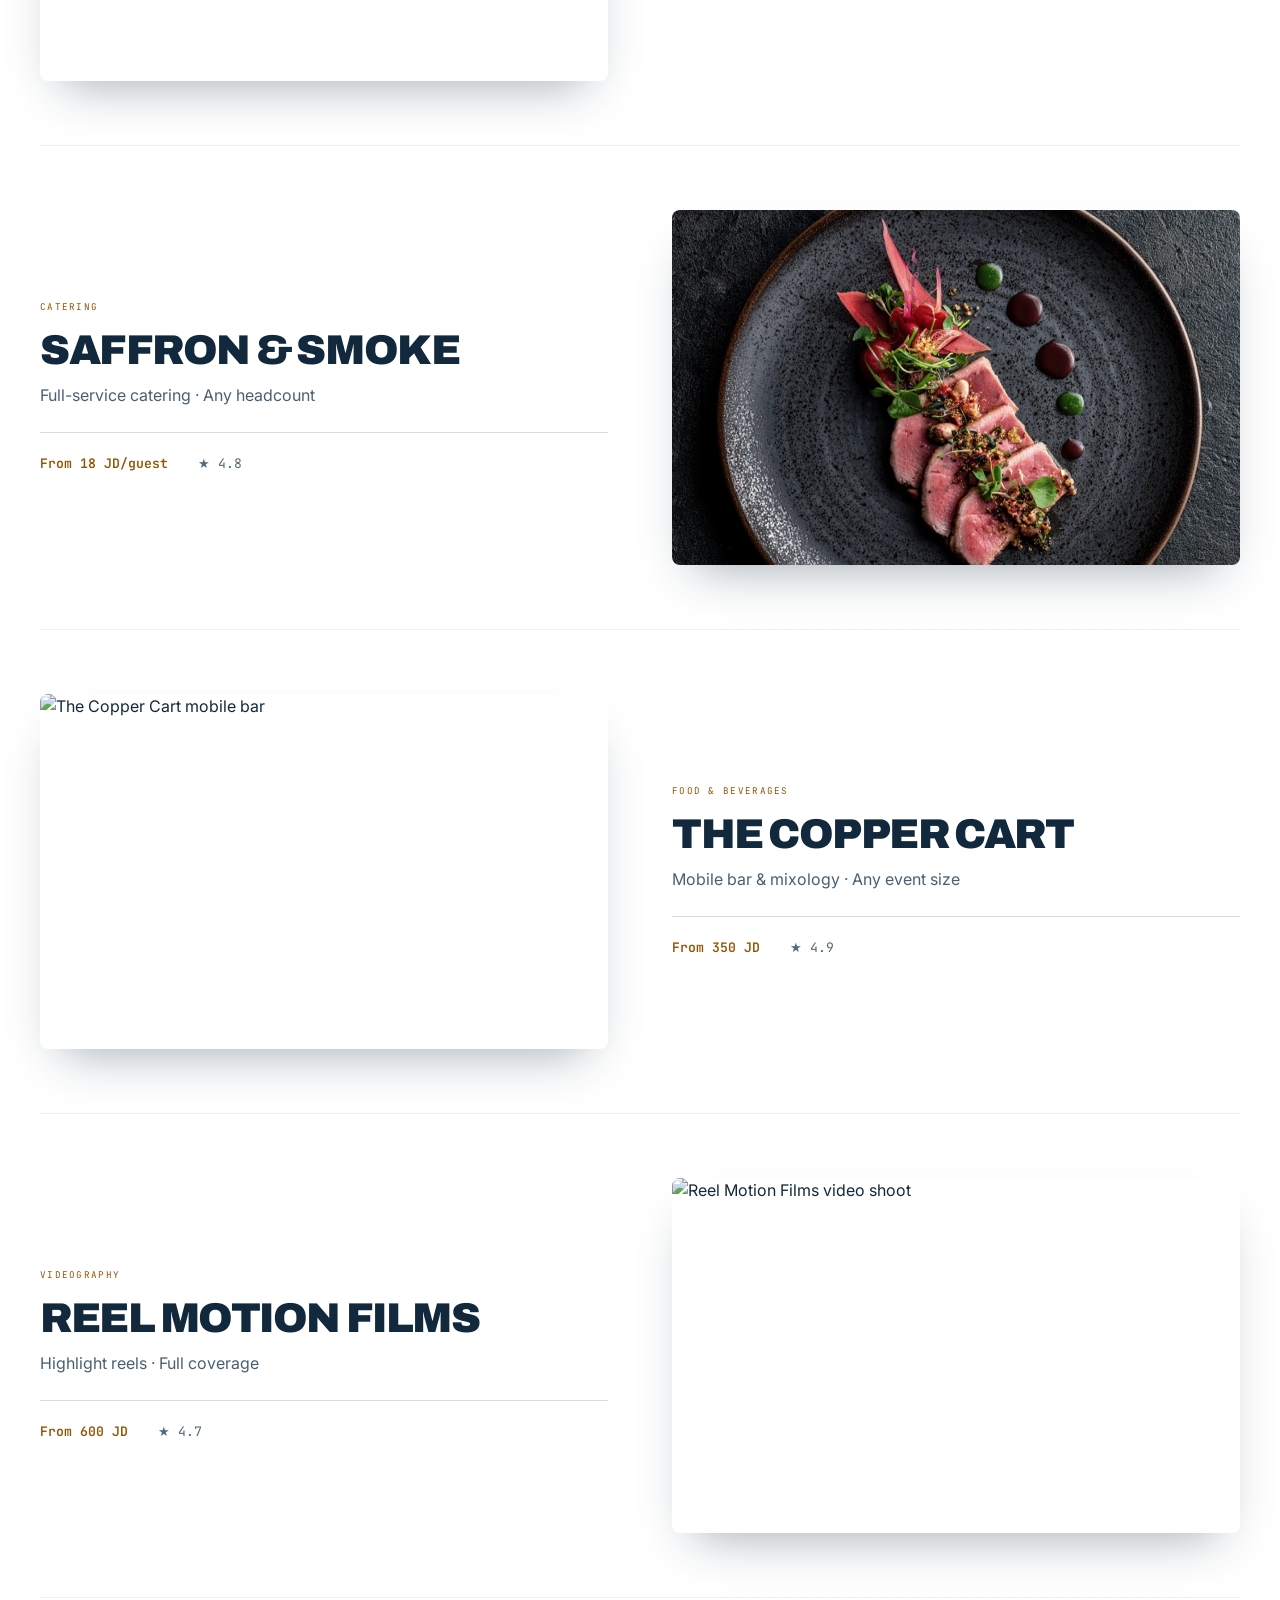
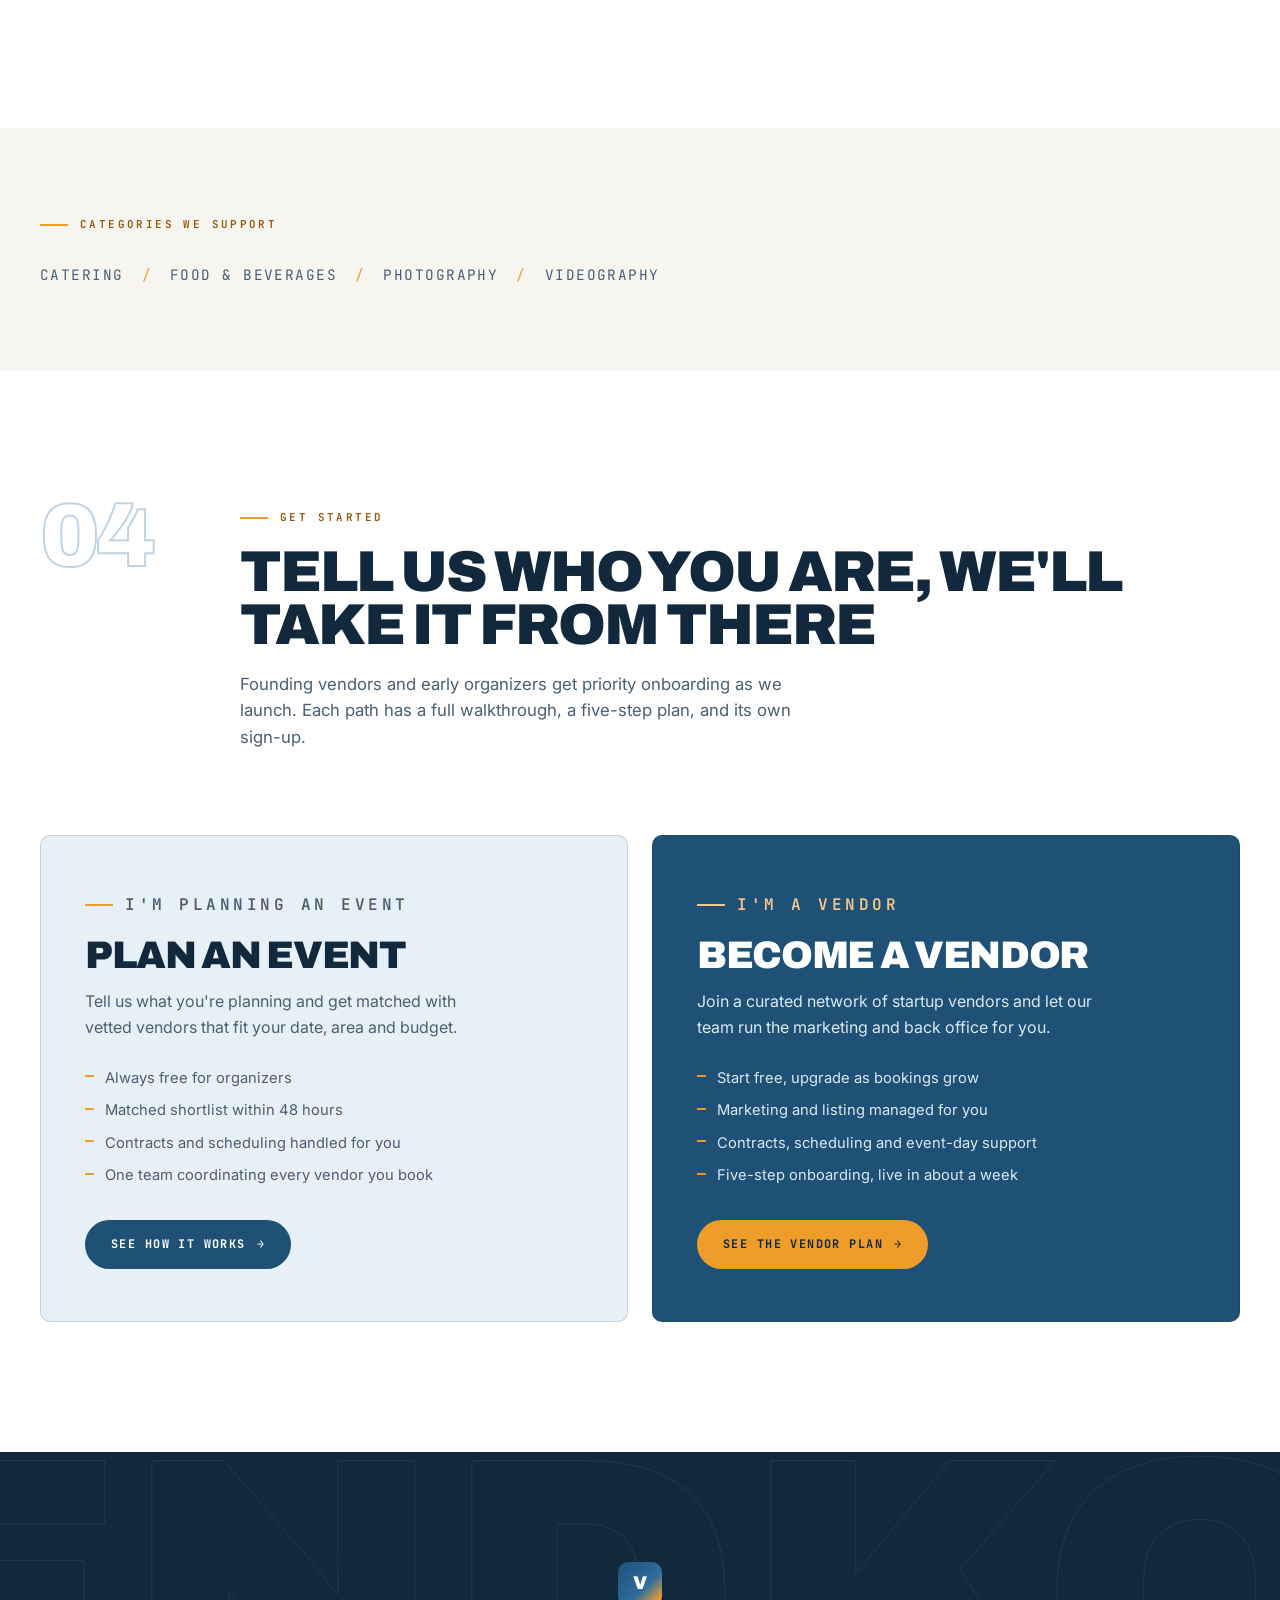
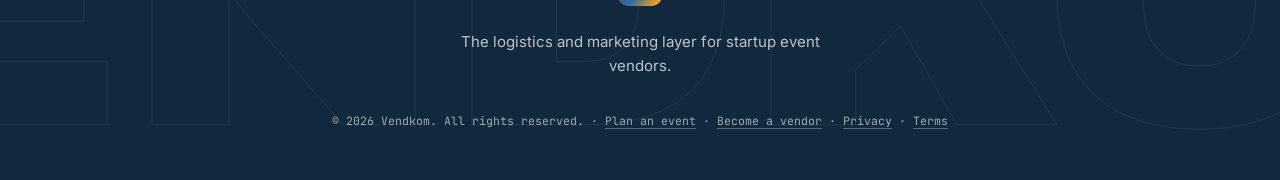
==== commit ced3b599: "Blend all three brand colours into the logo mark The mark was a flat orange tile. It now carries a s" ====
--- a/index.html
+++ b/index.html
@@ -33,6 +33,15 @@
 
 <div class="preloader" id="preloader" aria-hidden="true">
   <svg class="preloader-mark" viewBox="0 0 100 100" width="70" height="70">
+    <defs>
+      <!-- Sits on the deep-blue curtain, so the stroke sweeps white to orange —
+           the blue is supplied by the backdrop itself. -->
+      <linearGradient id="markGradient" x1="0%" y1="0%" x2="100%" y2="100%">
+        <stop offset="0%" stop-color="#ffffff"></stop>
+        <stop offset="55%" stop-color="#dbe9f3"></stop>
+        <stop offset="100%" stop-color="#ee9d2b"></stop>
+      </linearGradient>
+    </defs>
     <path d="M20 22 L50 78 L80 22" pathLength="1"></path>
   </svg>
   <div class="preloader-count" id="preloaderCount">0%</div>
--- a/css/style.css
+++ b/css/style.css
@@ -97,7 +97,7 @@
 }
 .preloader.is-done { clip-path: circle(0% at 50% 50%); pointer-events: none; }
 .preloader-mark path {
-  fill: none; stroke: var(--orange); stroke-width: 9;
+  fill: none; stroke: url(#markGradient); stroke-width: 9;
   stroke-linecap: round; stroke-linejoin: round;
   stroke-dasharray: 1; stroke-dashoffset: 1;
 }
@@ -136,11 +136,18 @@
   color: var(--ink);
   flex-shrink: 0;
 }
+/* The mark carries all three brand colours in one diagonal sweep. The stops
+   are weighted deliberately: deep blue holds the first half so the white
+   letterform keeps 8.5:1 where it actually sits, and orange lands as a
+   corner accent rather than a 50/50 split — an even blend would drop the V
+   to about 2.2:1 against the orange end. */
 .brand-mark .mark {
   width: 30px; height: 30px; border-radius: 8px;
-  background: var(--orange); color: var(--ink);
+  background: linear-gradient(135deg, var(--blue-dp) 0%, var(--blue) 60%, var(--orange) 90%);
+  color: var(--white);
   display: inline-flex; align-items: center; justify-content: center;
   font-size: 0.95rem; font-weight: 900;
+  box-shadow: 0 2px 10px -2px rgba(31, 80, 117, 0.5);
 }
 .brand-mark:focus-visible { outline: 2px solid var(--blue); outline-offset: 4px; }
 
@@ -914,7 +921,8 @@
 .footer-brand-mark {
   display: inline-flex; align-items: center; justify-content: center;
   width: 44px; height: 44px; border-radius: 10px;
-  background: var(--orange); color: var(--ink);
+  background: linear-gradient(135deg, var(--blue-dp) 0%, var(--blue) 60%, var(--orange) 90%);
+  color: var(--white);
   font-family: var(--font-display); font-weight: 900; font-size: 1.15rem;
   margin-bottom: 24px;
 }
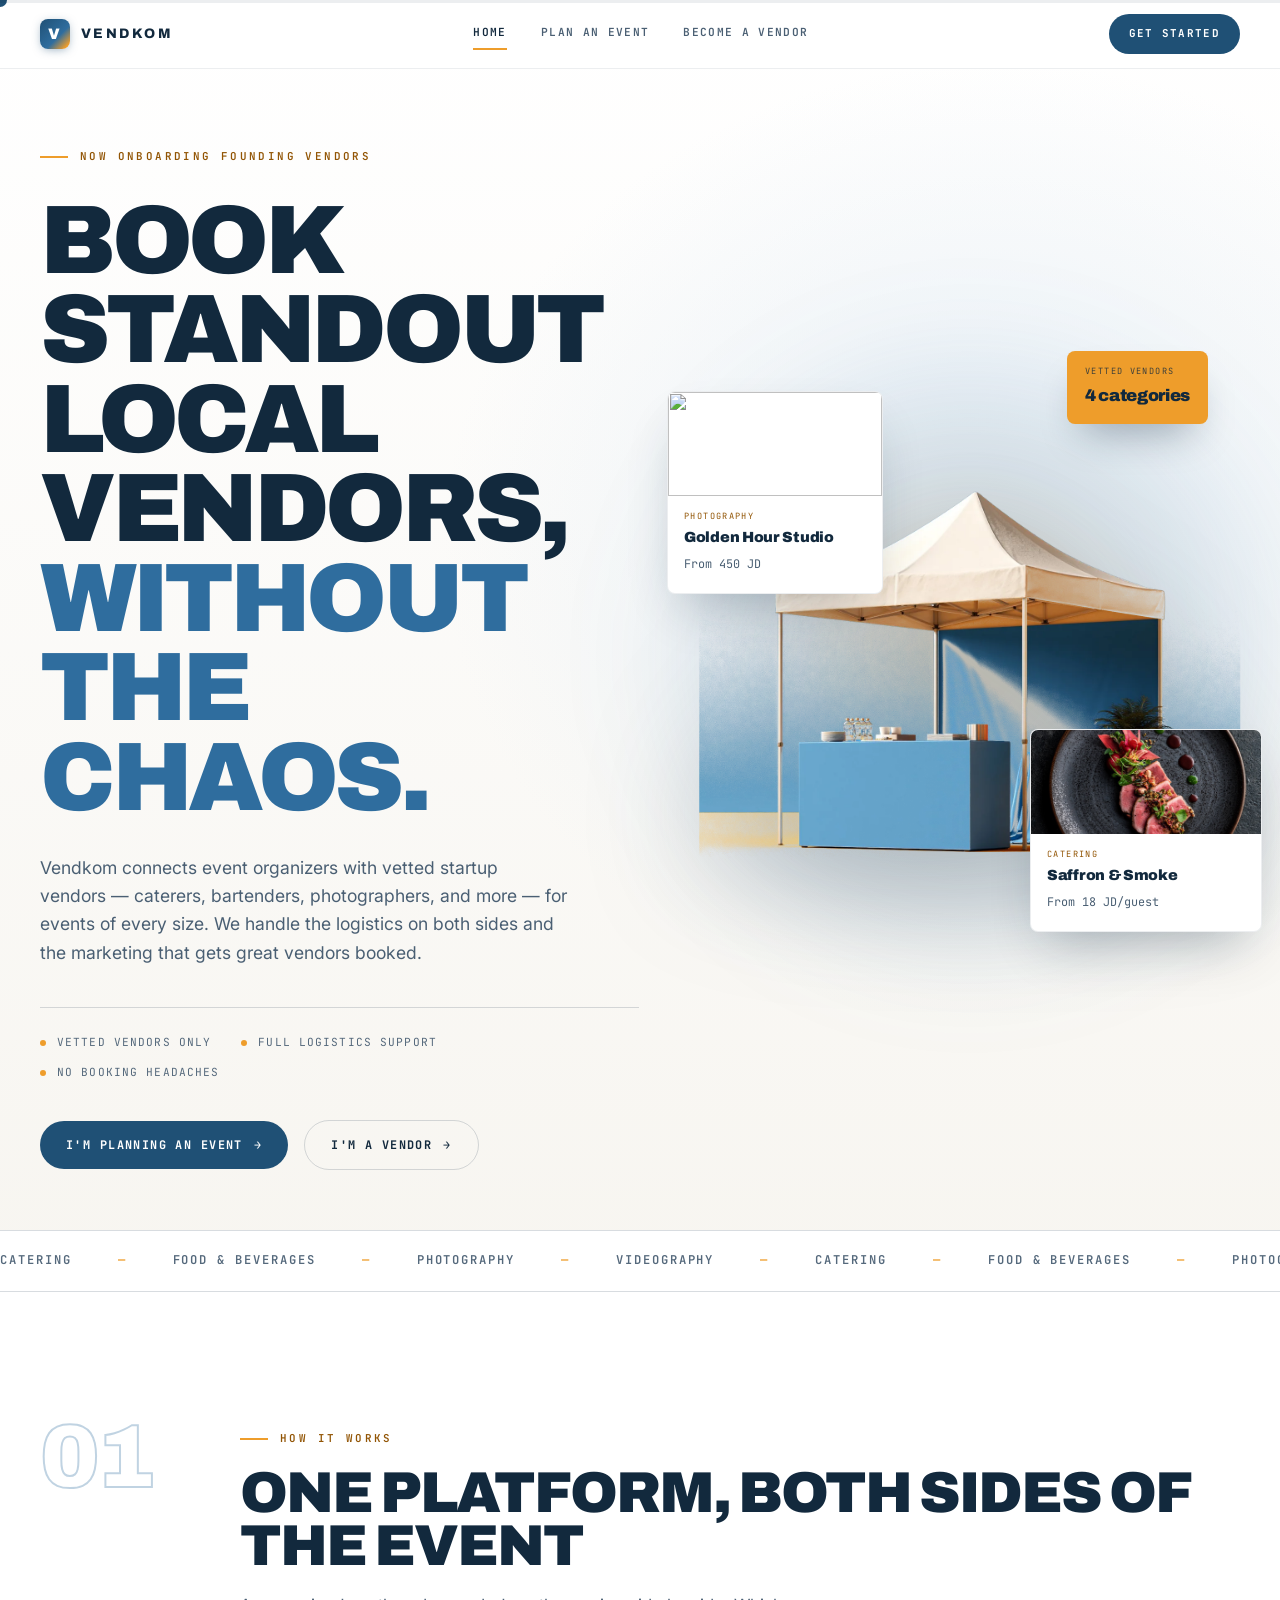
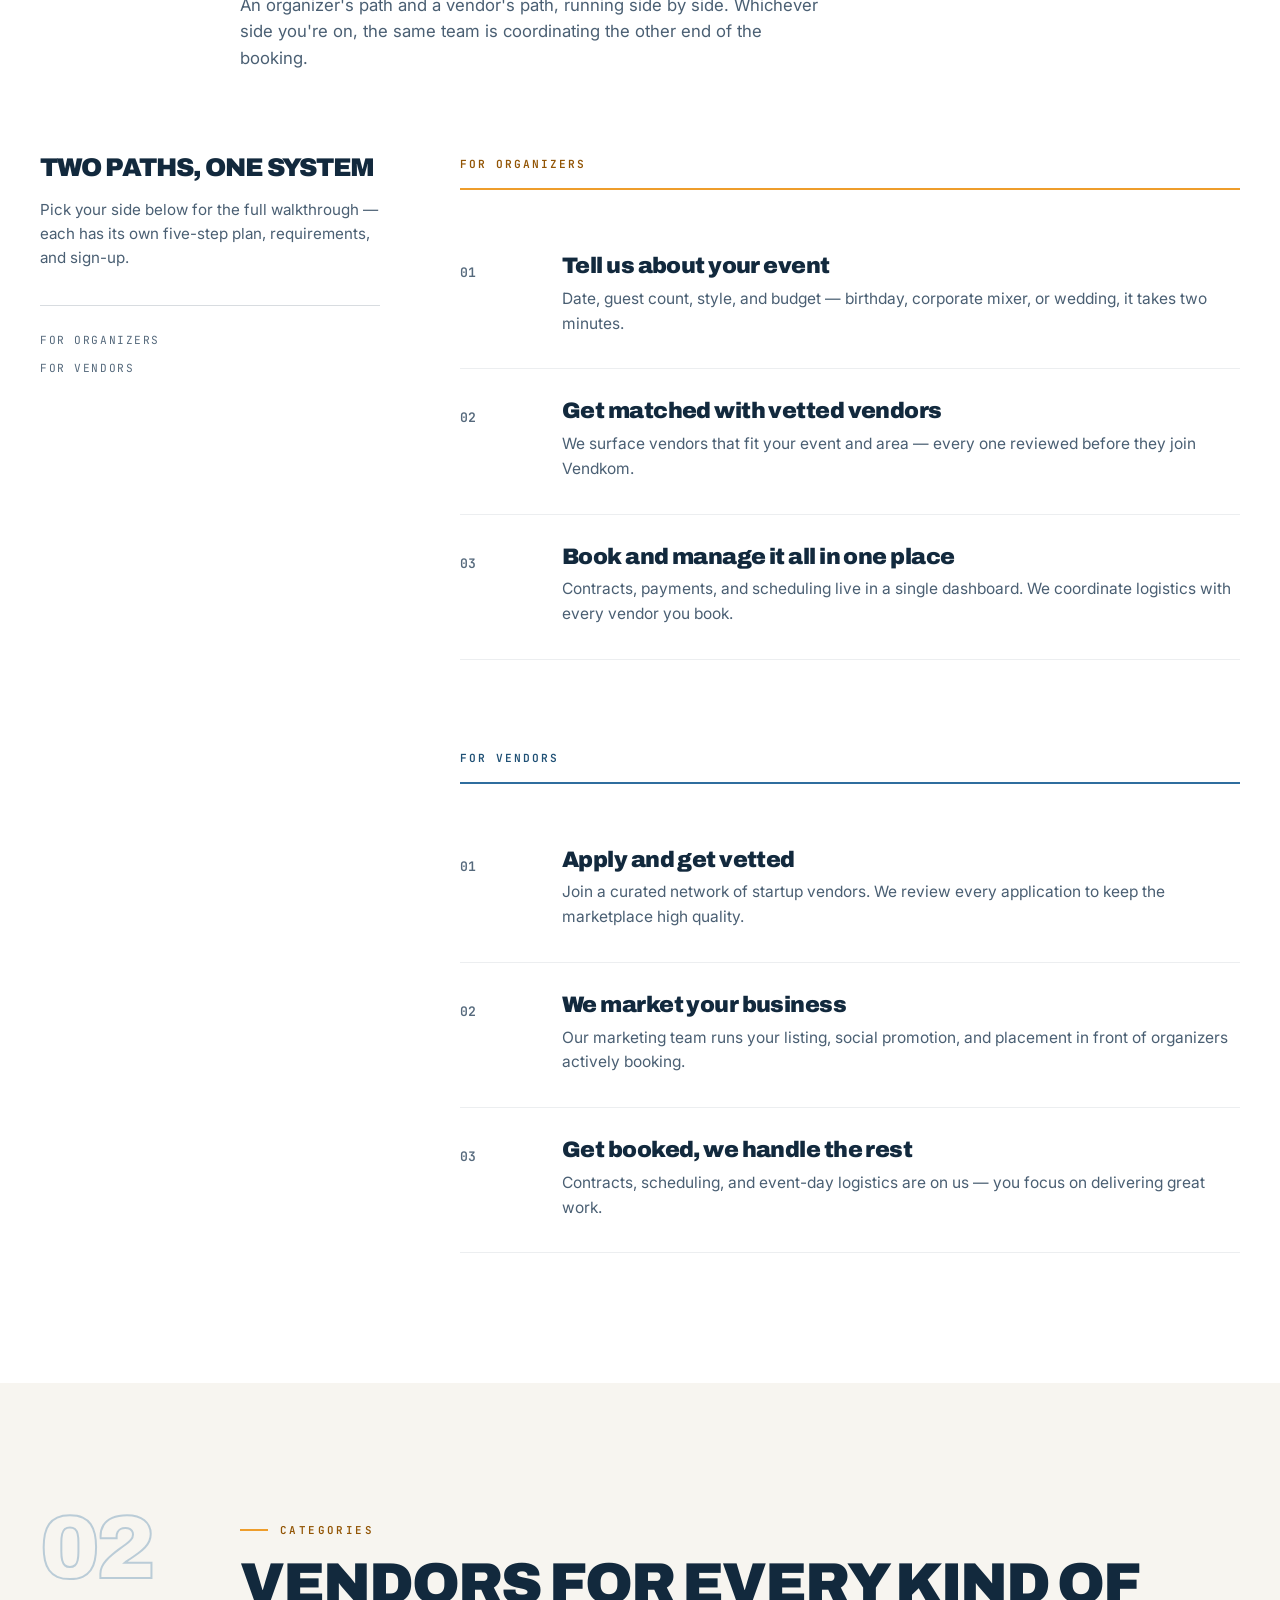
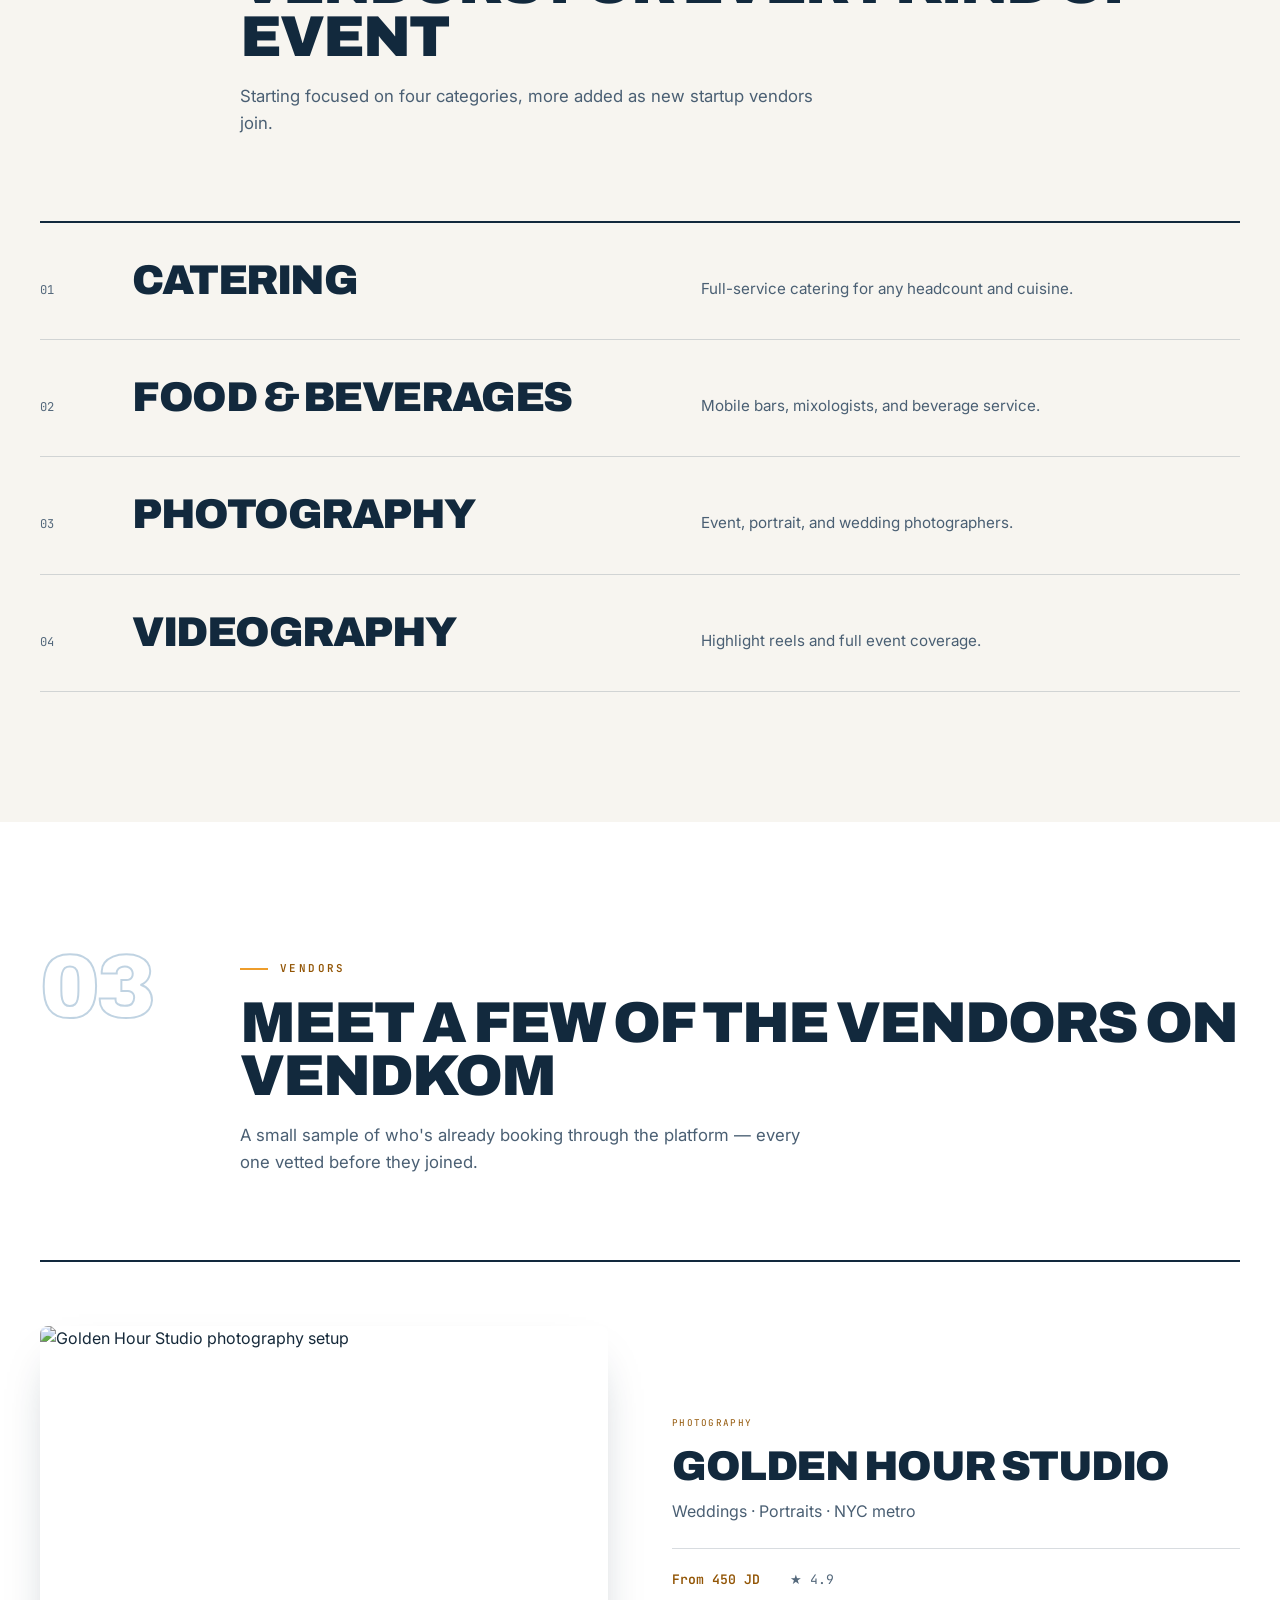
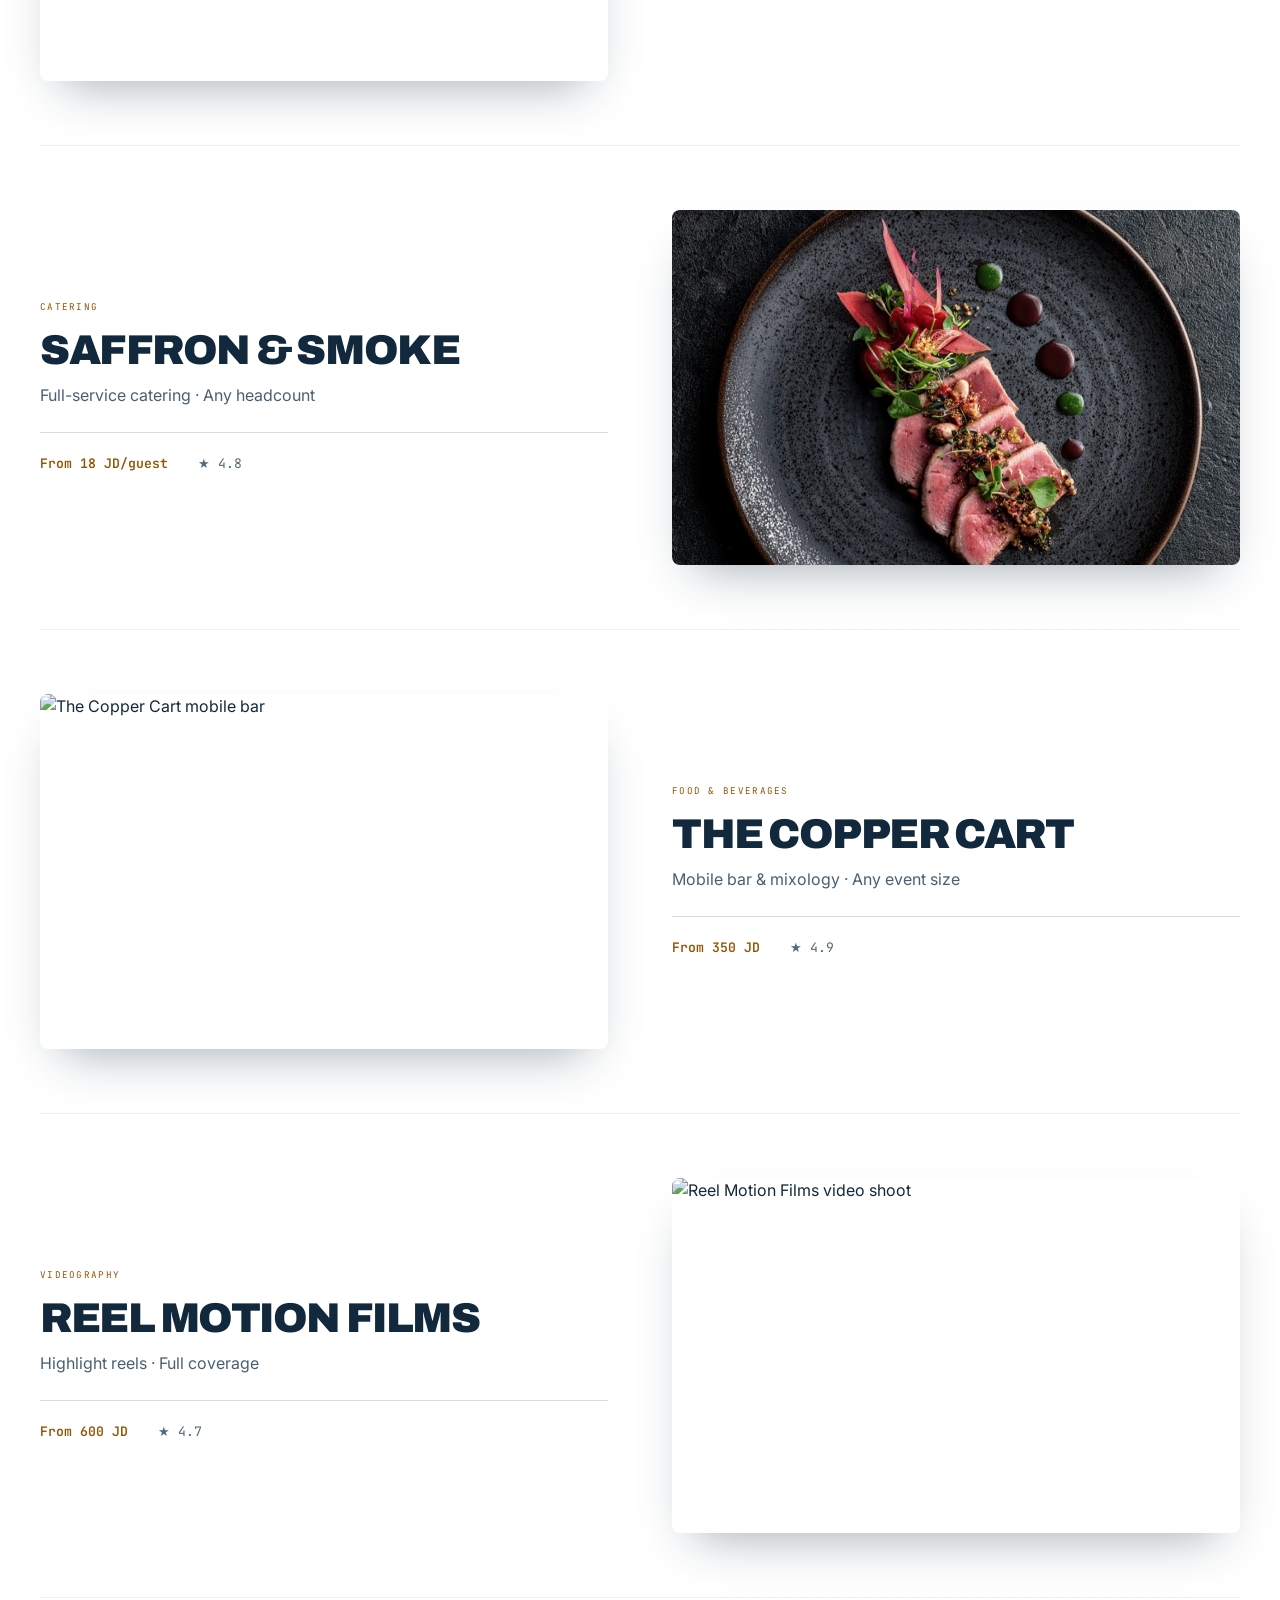
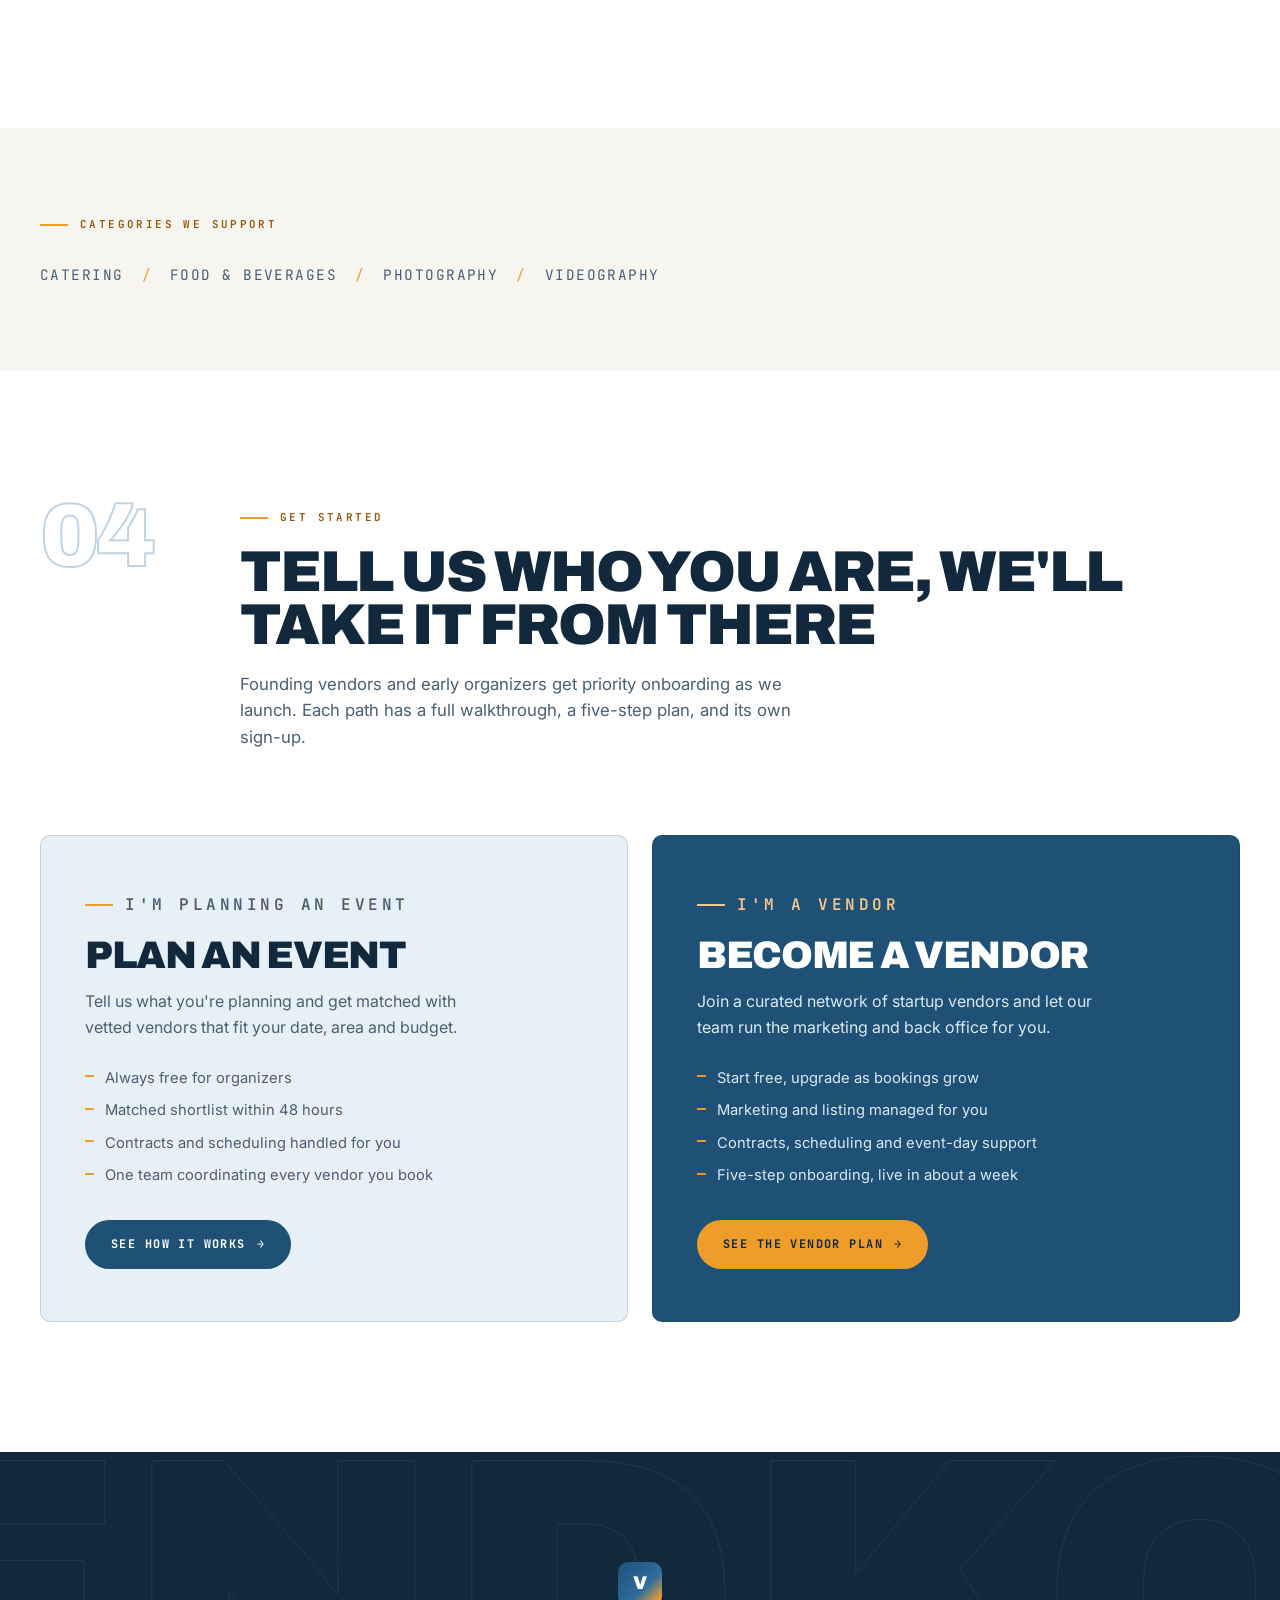
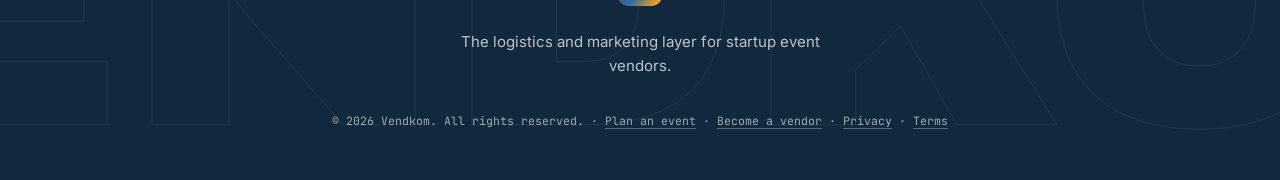
==== commit a215b019: "Cycle the hero subject randomly through the available images The hero showed one fixed image. It now" ====
--- a/index.html
+++ b/index.html
@@ -15,13 +15,13 @@
 <meta name="twitter:title" content="Vendkom — Book vetted vendors for your next event">
 <meta name="twitter:description" content="Vendkom connects event organizers with vetted startup vendors — catering, food & beverage, photography and videography. We handle the logistics and the marketing.">
 <meta name="twitter:image" content="https://vendkom.com/icons/icon-512.png">
-<link rel="icon" href="favicon.ico" sizes="any">
-<link rel="icon" type="image/png" sizes="16x16" href="icons/icon-16.png">
-<link rel="icon" type="image/png" sizes="32x32" href="icons/icon-32.png">
-<link rel="icon" type="image/png" sizes="48x48" href="icons/icon-48.png">
-<link rel="icon" type="image/png" sizes="96x96" href="icons/icon-96.png">
-<link rel="icon" type="image/png" sizes="192x192" href="icons/icon-192.png">
-<link rel="apple-touch-icon" sizes="180x180" href="icons/icon-180.png">
+<link rel="icon" href="favicon.ico?v=2" sizes="any">
+<link rel="icon" type="image/png" sizes="16x16" href="icons/icon-16.png?v=2">
+<link rel="icon" type="image/png" sizes="32x32" href="icons/icon-32.png?v=2">
+<link rel="icon" type="image/png" sizes="48x48" href="icons/icon-48.png?v=2">
+<link rel="icon" type="image/png" sizes="96x96" href="icons/icon-96.png?v=2">
+<link rel="icon" type="image/png" sizes="192x192" href="icons/icon-192.png?v=2">
+<link rel="apple-touch-icon" sizes="180x180" href="icons/icon-180.png?v=2">
 <link rel="preconnect" href="https://fonts.googleapis.com">
 <link rel="preconnect" href="https://fonts.gstatic.com" crossorigin>
 <link href="https://fonts.googleapis.com/css2?family=Archivo:wght@700;800;900&family=JetBrains+Mono:wght@500;600;700&family=Inter:wght@400;500;600;700&display=swap" rel="stylesheet">
@@ -99,7 +99,14 @@
       <div class="subject-stage" id="subjectStage" aria-hidden="true">
         <div class="subject-glow" id="subjectGlow"></div>
         <div class="subject-3d" id="subject3d">
-          <img class="subject-img" id="subjectImg" src="assets/images/hero-booth-cutout.webp" alt="">
+          <!-- Slides crossfade in random order. The booth is a true cut-out;
+               the photos get a rounded-card treatment so both read as the
+               same kind of floating object. -->
+          <div class="subject-slides" id="subjectSlides">
+            <img class="subject-img is-active" src="assets/images/hero-booth-cutout.webp" alt="">
+            <img class="subject-img is-photo" src="assets/images/hero-plated-dish.jpg" alt="" loading="lazy">
+            <img class="subject-img is-photo" src="assets/images/hero-champagne.jpg" alt="" loading="lazy">
+          </div>
 
           <div class="float-card" data-depth="70">
             <div class="float-media">
--- a/css/style.css
+++ b/css/style.css
@@ -282,6 +282,10 @@
   transform-style: preserve-3d;
   will-change: transform;
 }
+.subject-slides {
+  position: absolute; inset: 0;
+  will-change: transform;
+}
 .subject-img {
   position: absolute;
   left: 50%; top: 50%;
@@ -290,7 +294,18 @@
   transform: translate(-50%, -50%);
   filter: drop-shadow(0 42px 54px rgba(18, 41, 61, 0.26));
   user-select: none;
-  will-change: transform;
+  opacity: 0;
+  transition: opacity 1.1s var(--ease);
+}
+.subject-img.is-active { opacity: 1; }
+/* Opaque photos need a frame; the cut-out supplies its own silhouette */
+.subject-img.is-photo {
+  max-width: 540px;
+  aspect-ratio: 4 / 3;
+  object-fit: cover;
+  border-radius: 16px;
+  box-shadow: 0 42px 60px -24px rgba(18, 41, 61, 0.45);
+  filter: none;
 }
 
 .float-card {
@@ -411,7 +426,21 @@
 /* ==========================================================================
    The 5-step flow — the training path on each page
    ========================================================================== */
-.flow { counter-reset: flow; position: relative; }
+.flow { counter-reset: flow; position: relative; padding-left: 30px; }
+/* A spine runs the height of the five steps and fills as you scroll through
+   them, so progress through the plan is legible at a glance. */
+.flow::before {
+  content: ''; position: absolute;
+  left: 0; top: 0; bottom: 0; width: 2px;
+  background: var(--rule);
+}
+.flow-spine {
+  position: absolute; left: 0; top: 0; width: 2px;
+  height: 100%;
+  background: linear-gradient(180deg, var(--blue), var(--orange));
+  transform: scaleY(0); transform-origin: top;
+  will-change: transform;
+}
 .flow-step {
   display: grid; grid-template-columns: 96px minmax(0, 1fr);
   gap: 36px;
@@ -420,15 +449,55 @@
   position: relative;
 }
 .flow-step:last-child { border-bottom: 1px solid var(--rule); }
+/* Node on the spine, lights up when the step becomes active */
+.flow-step::before {
+  content: ''; position: absolute;
+  left: -35px; top: 52px;
+  width: 12px; height: 12px; border-radius: 50%;
+  background: var(--white);
+  border: 2px solid var(--rule);
+  transition: border-color 0.45s var(--ease), background 0.45s var(--ease), transform 0.45s var(--ease);
+}
+.band--paper .flow-step::before { background: var(--paper); }
+.flow-step.is-active::before {
+  border-color: var(--orange); background: var(--orange); transform: scale(1.25);
+}
 .flow-n {
   font-family: var(--font-display); font-weight: 900;
   font-size: 2.6rem; line-height: 0.85;
   color: transparent;
-  -webkit-text-stroke: 2px var(--blue);
+  -webkit-text-stroke: 2px var(--rule);
   letter-spacing: -0.05em;
-  transition: color 0.5s var(--ease);
-}
+  transition: color 0.5s var(--ease), -webkit-text-stroke-color 0.5s var(--ease);
+}
+.flow-step.is-active .flow-n { -webkit-text-stroke-color: var(--blue); color: var(--blue); }
 .flow-step:hover .flow-n { color: var(--blue); }
+@media (max-width: 900px) {
+  .flow { padding-left: 22px; }
+  .flow-step::before { left: -27px; top: 40px; }
+}
+
+/* ---------- Word-by-word headline reveal ----------
+   The clipping box needs slack below the baseline or descenders (g, y, p)
+   get shaved off; the negative margin keeps the visual line position
+   unchanged despite that padding. */
+.word {
+  display: inline-block;
+  overflow: hidden;
+  vertical-align: bottom;
+  padding-bottom: 0.14em;
+  margin-bottom: -0.14em;
+}
+.word > i { display: inline-block; font-style: inherit; will-change: transform; }
+
+/* ---------- Nav condenses once you leave the top ---------- */
+.site-nav { transition: box-shadow 0.4s var(--ease), background 0.4s var(--ease); }
+.site-nav .nav-inner { transition: height 0.4s var(--ease); }
+.site-nav.is-condensed {
+  background: rgba(255, 255, 255, 0.97);
+  box-shadow: 0 6px 26px -12px rgba(18, 41, 61, 0.32);
+}
+.site-nav.is-condensed .nav-inner { height: 56px; }
 .flow-body h3 {
   font-size: 1.5rem; letter-spacing: -0.025em; margin-bottom: 12px;
   text-transform: uppercase;
@@ -1003,4 +1072,8 @@
   .faq-a { height: auto; opacity: 1; }
   .stat-bar i { transform: scaleX(1); }
   .index-preview { display: none; }
-}
+  .flow-spine { transform: scaleY(1); }
+  .flow-step::before { border-color: var(--orange); background: var(--orange); }
+  .flow-n { -webkit-text-stroke-color: var(--blue); color: var(--blue); }
+  .site-nav .nav-inner { transition: none; }
+}
